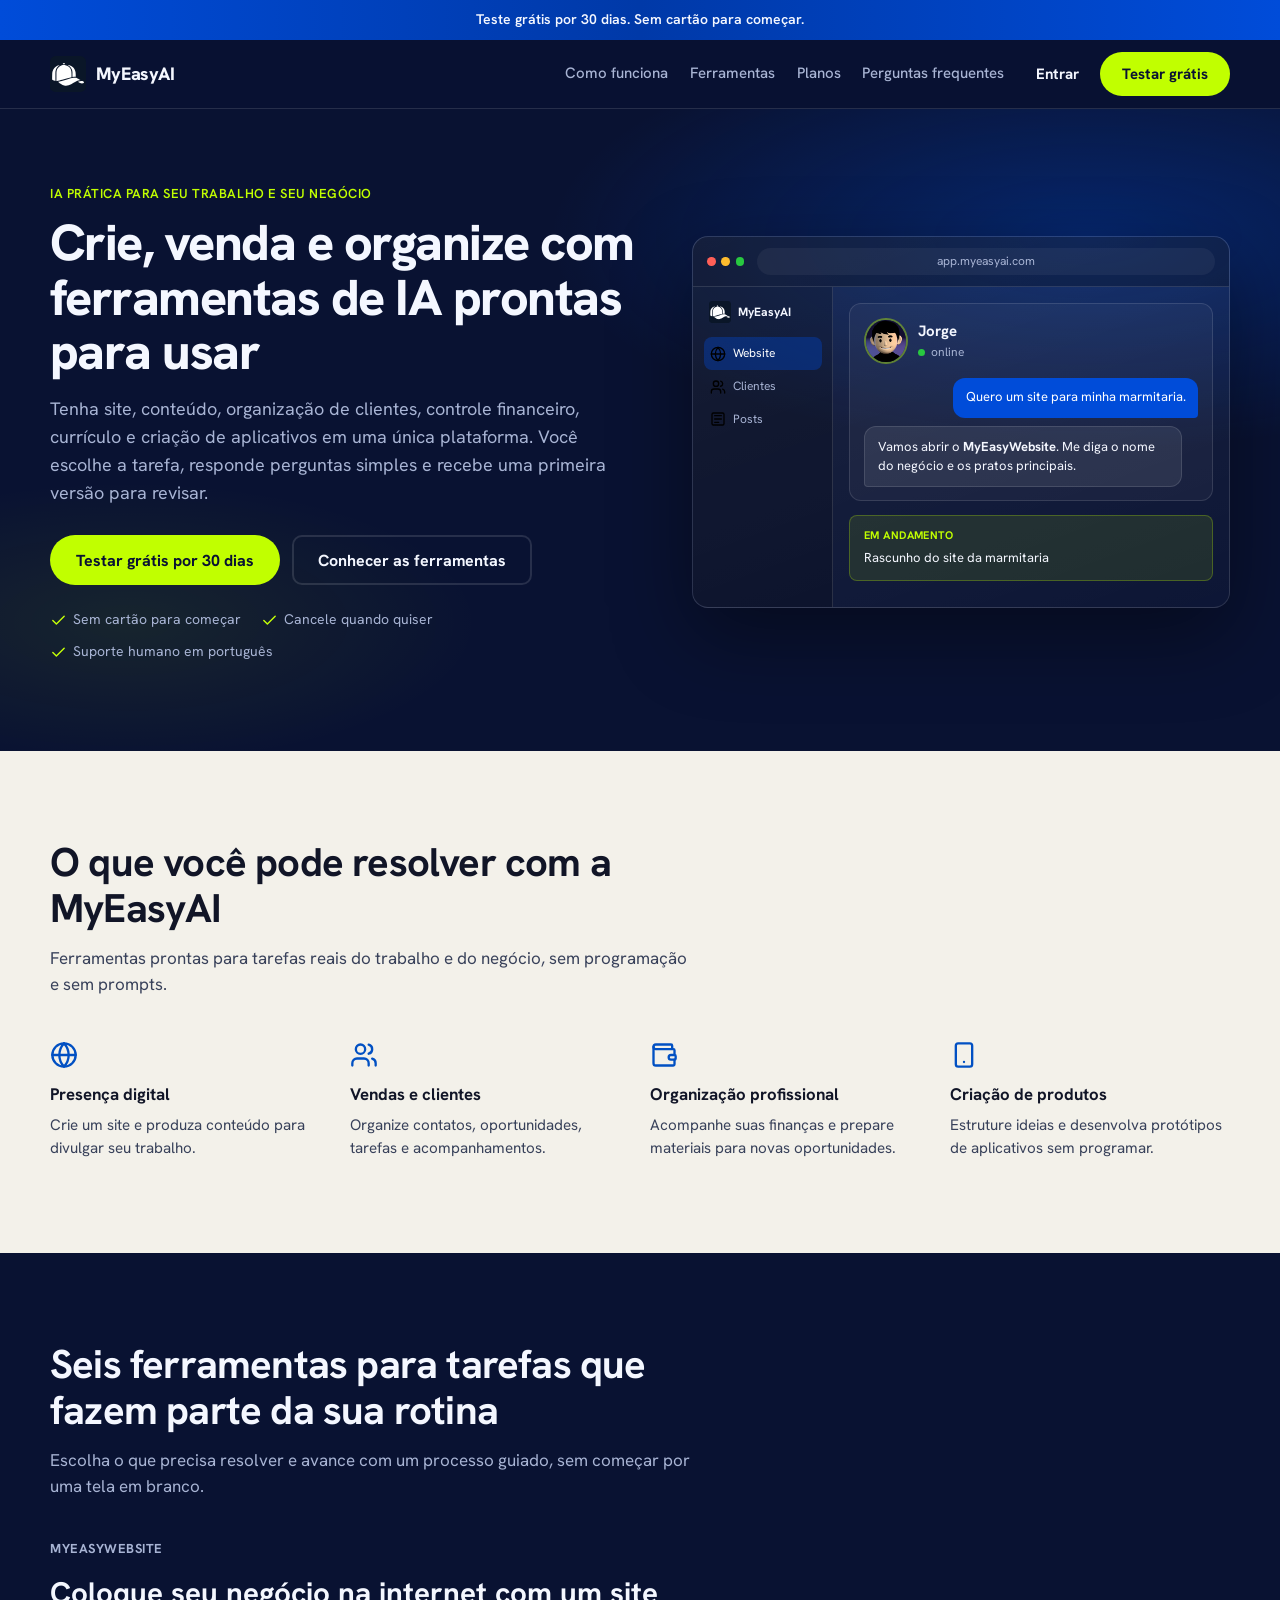
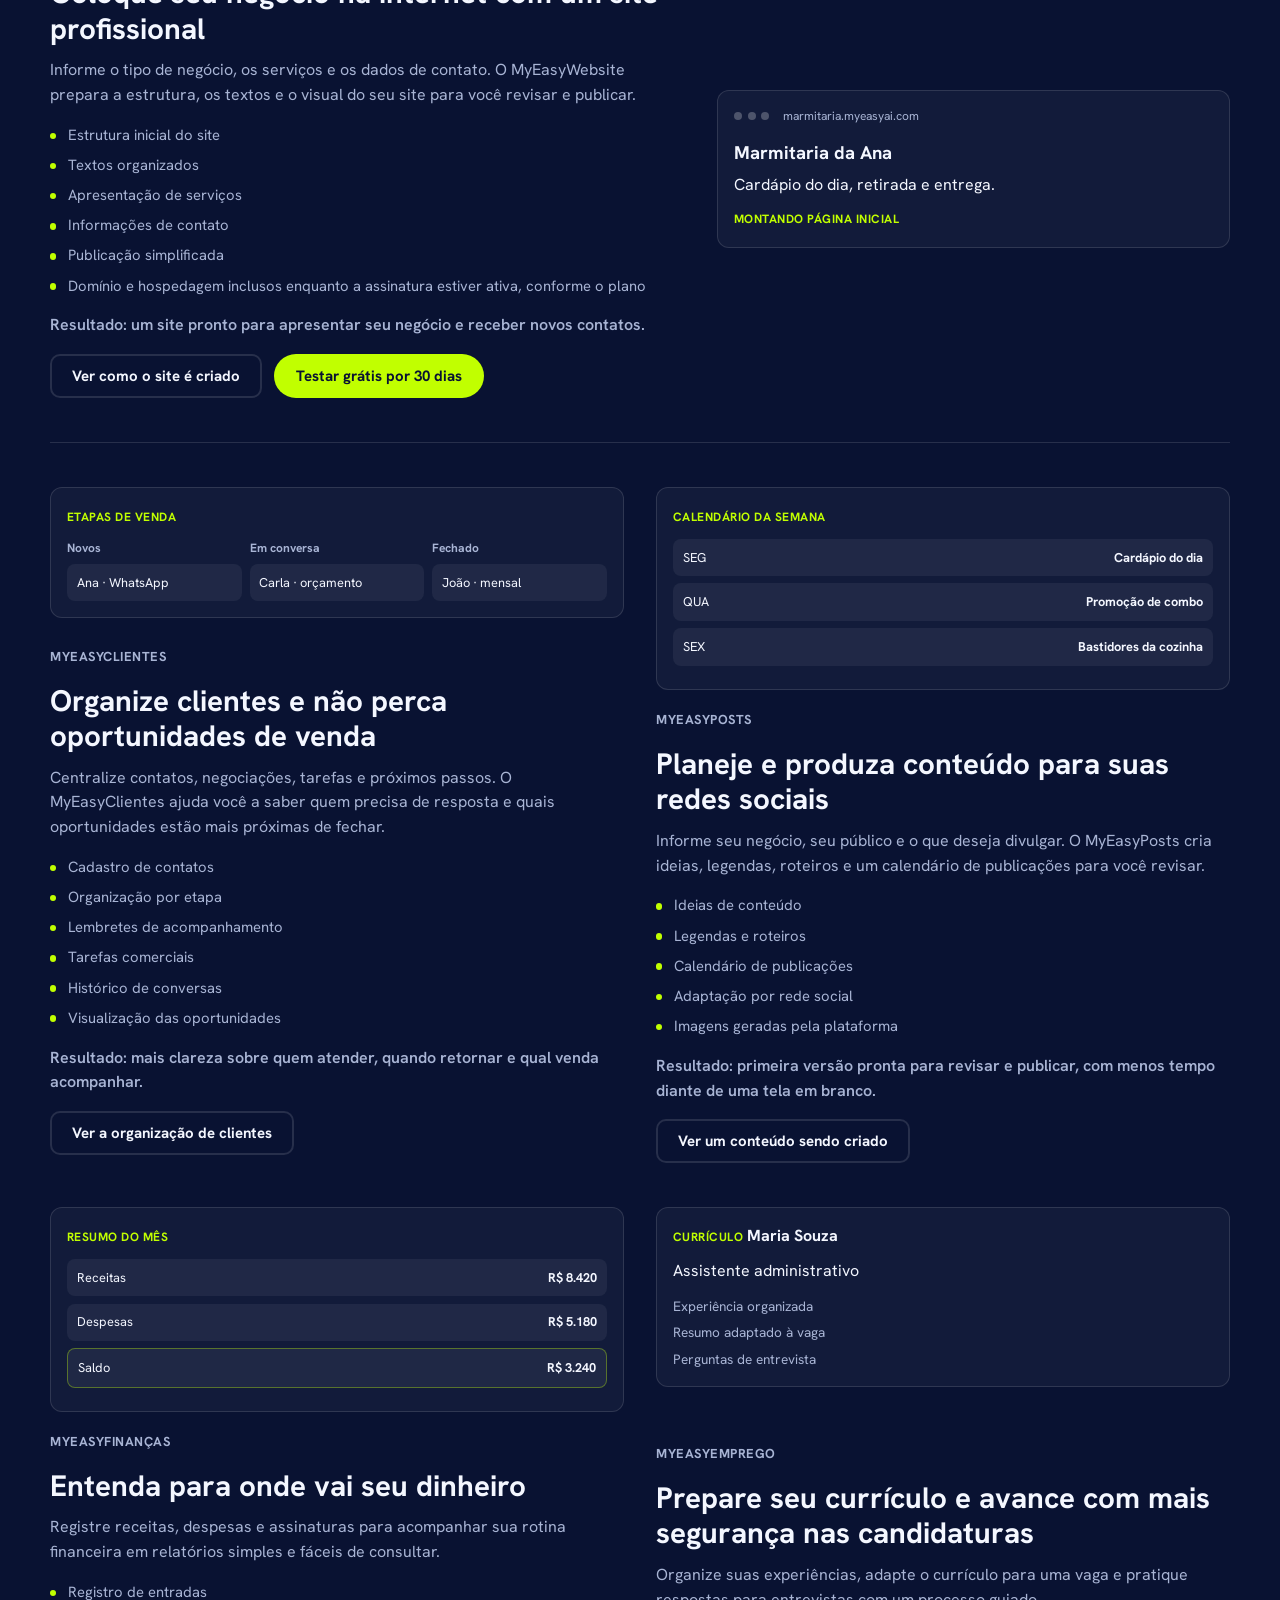
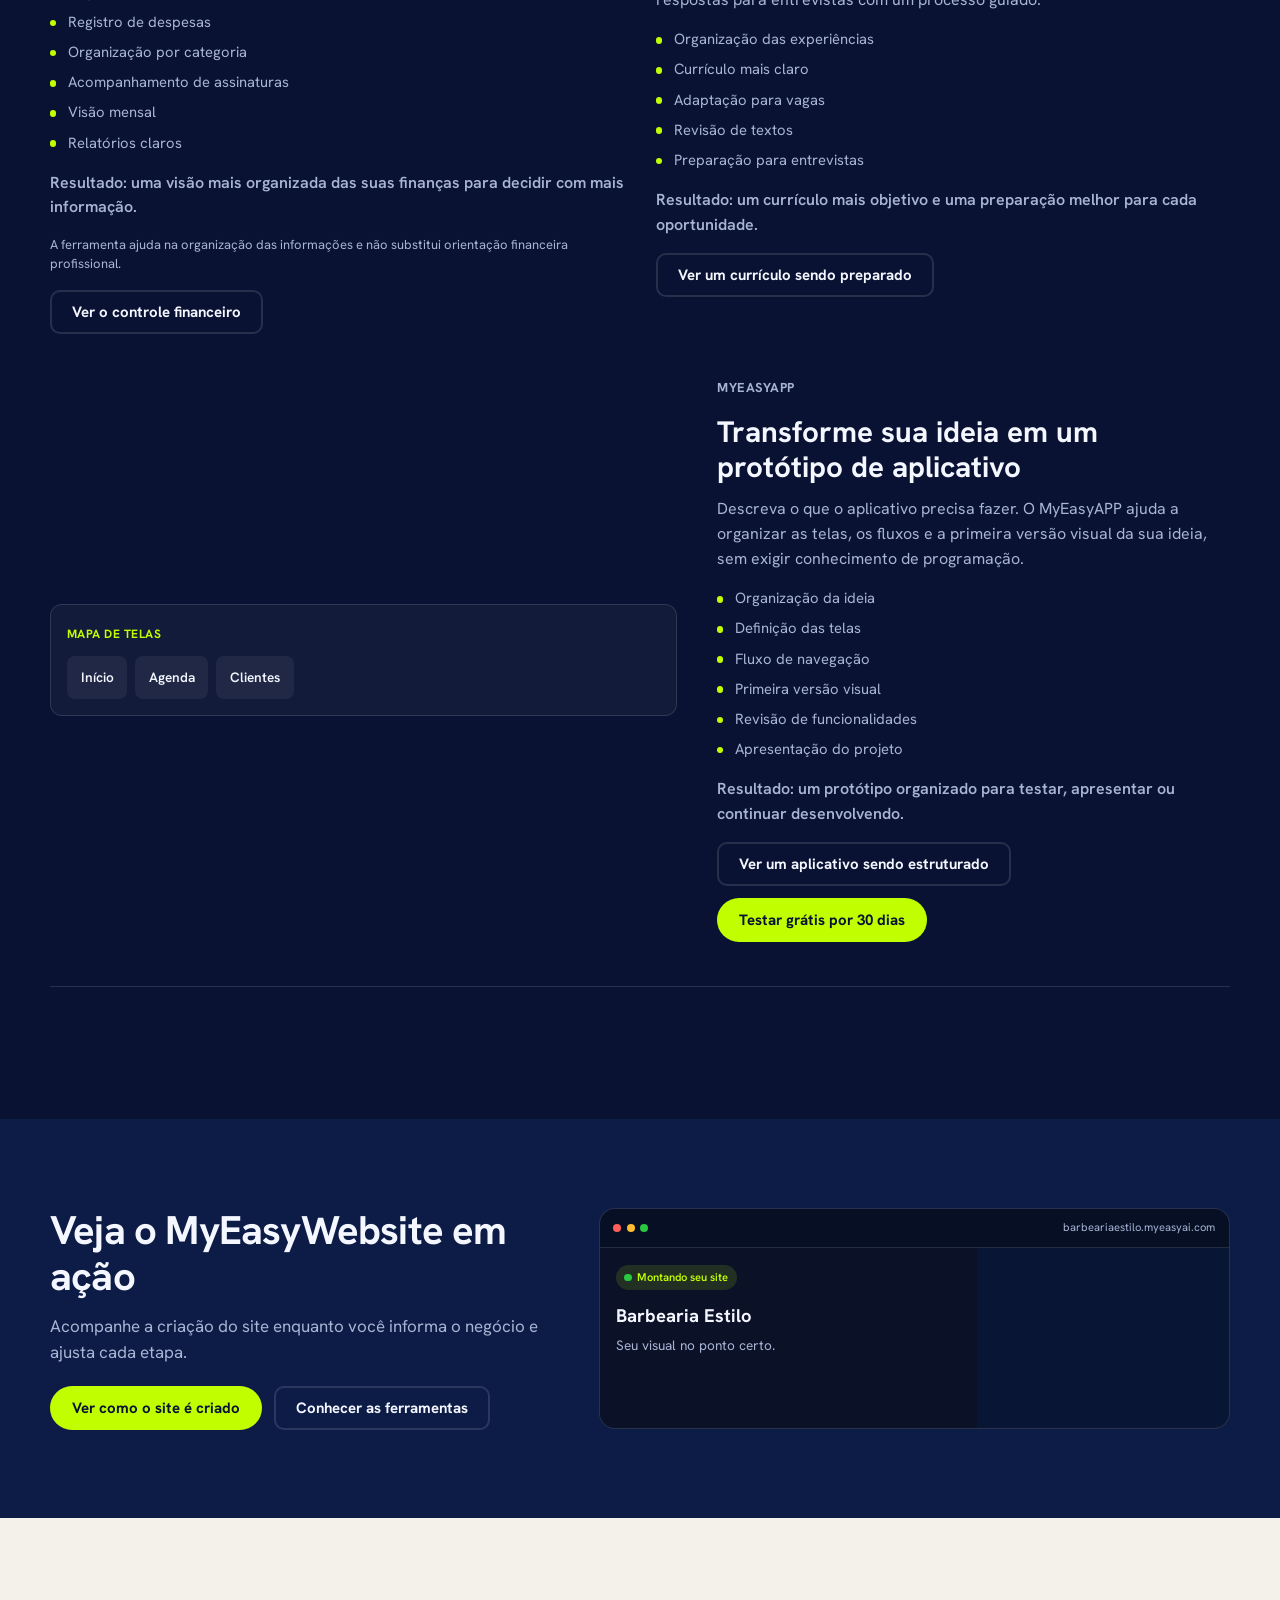
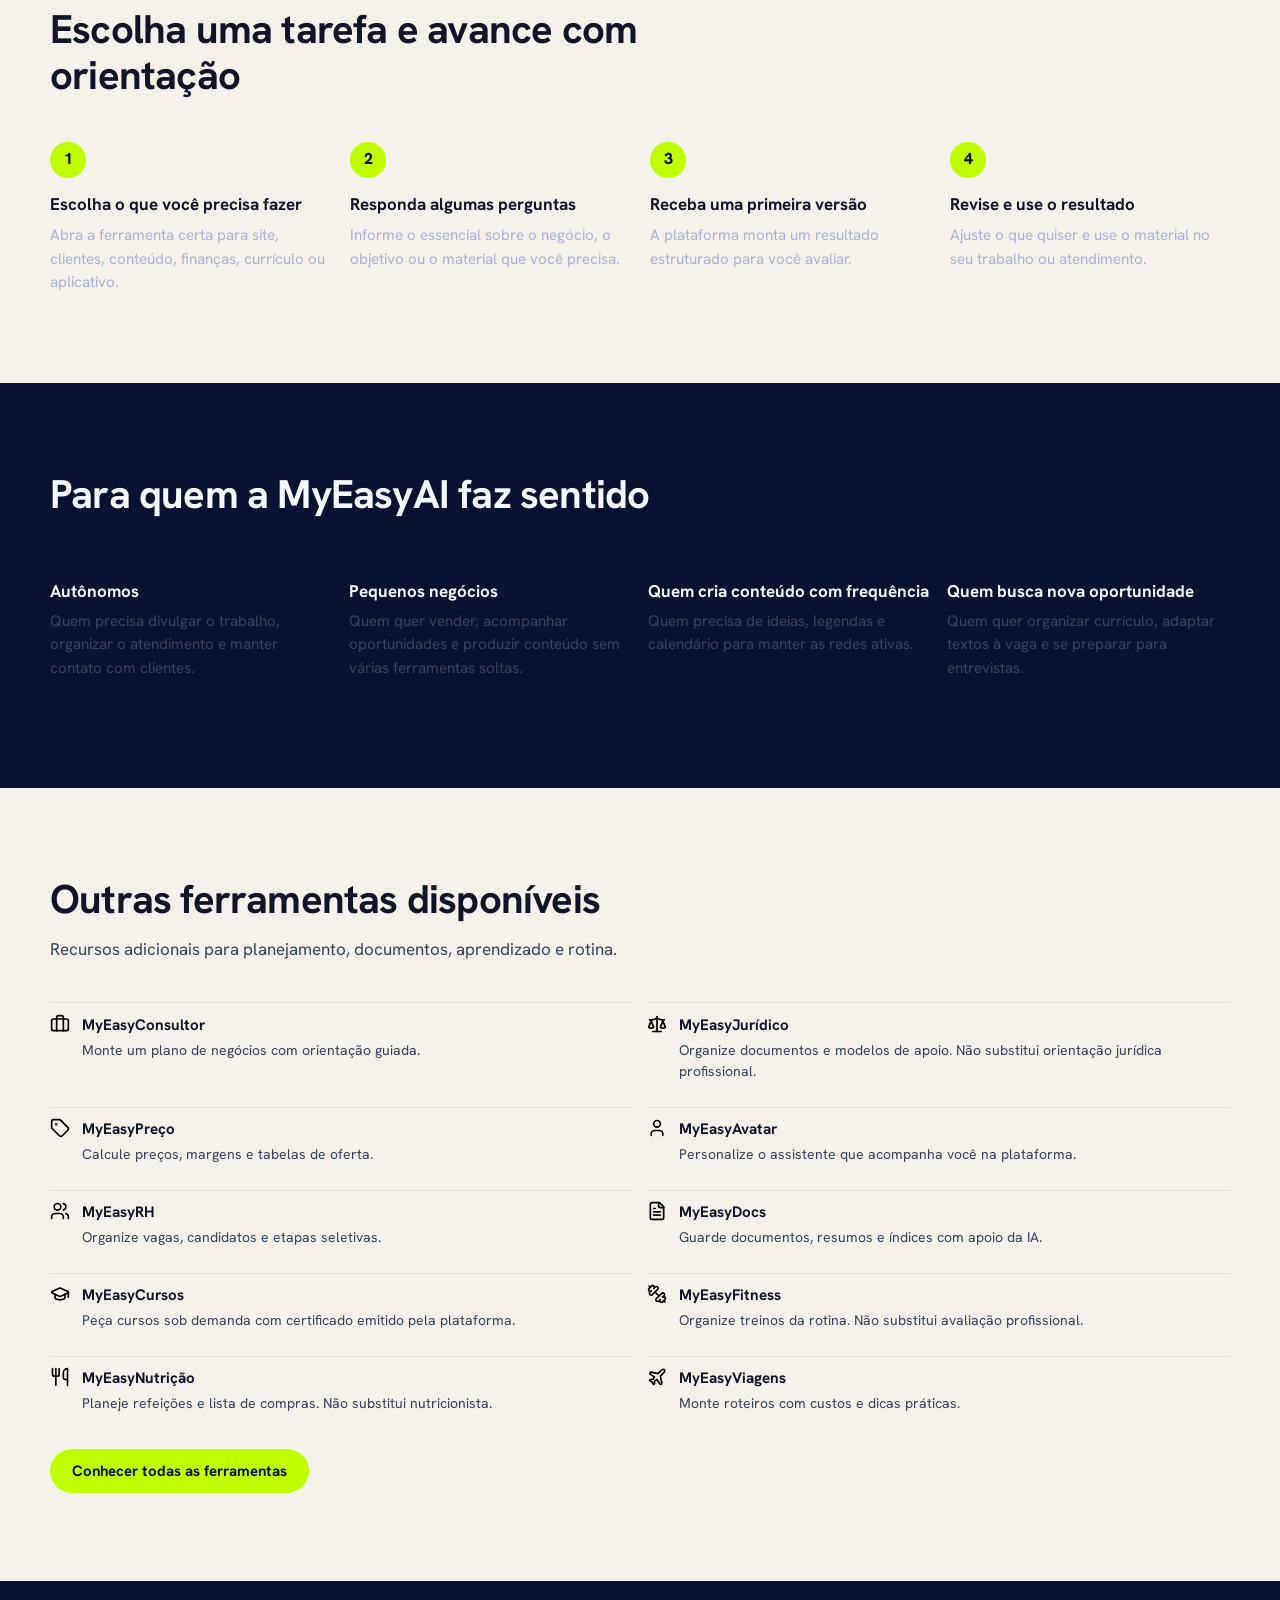
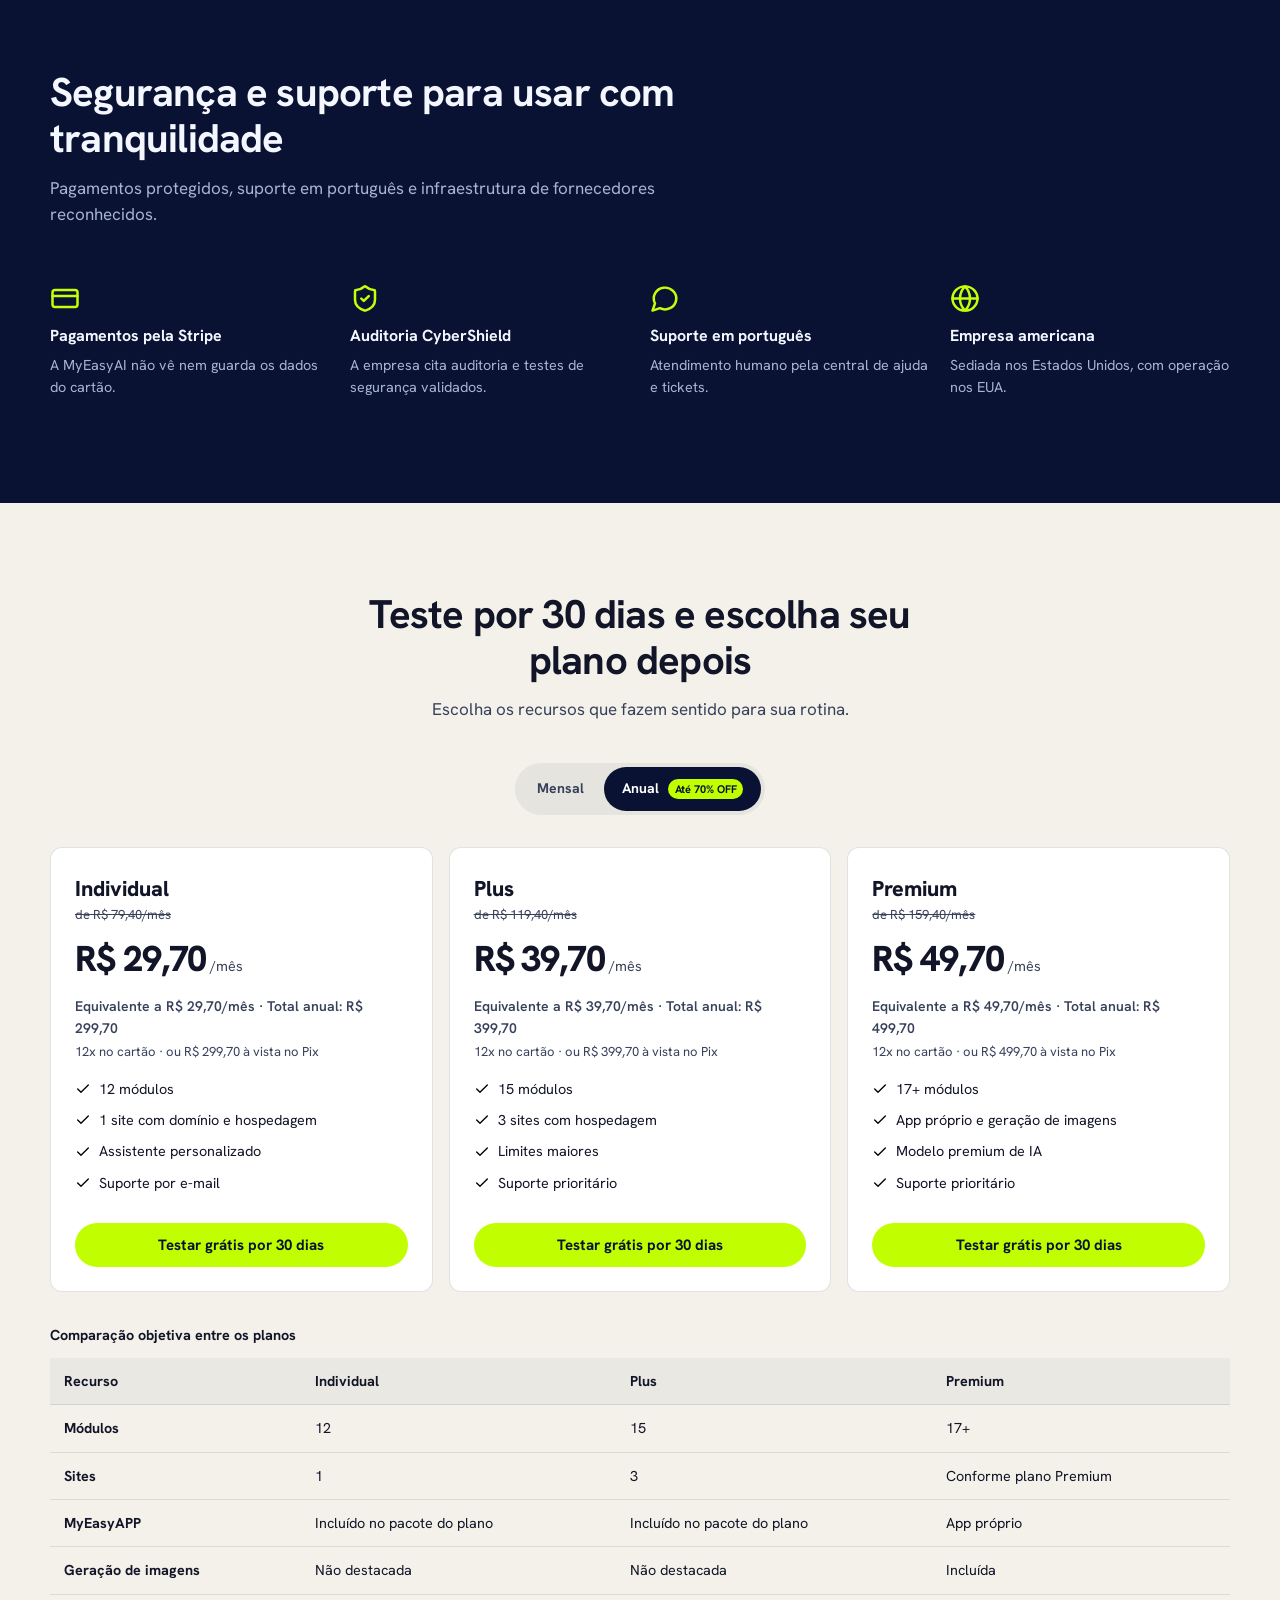
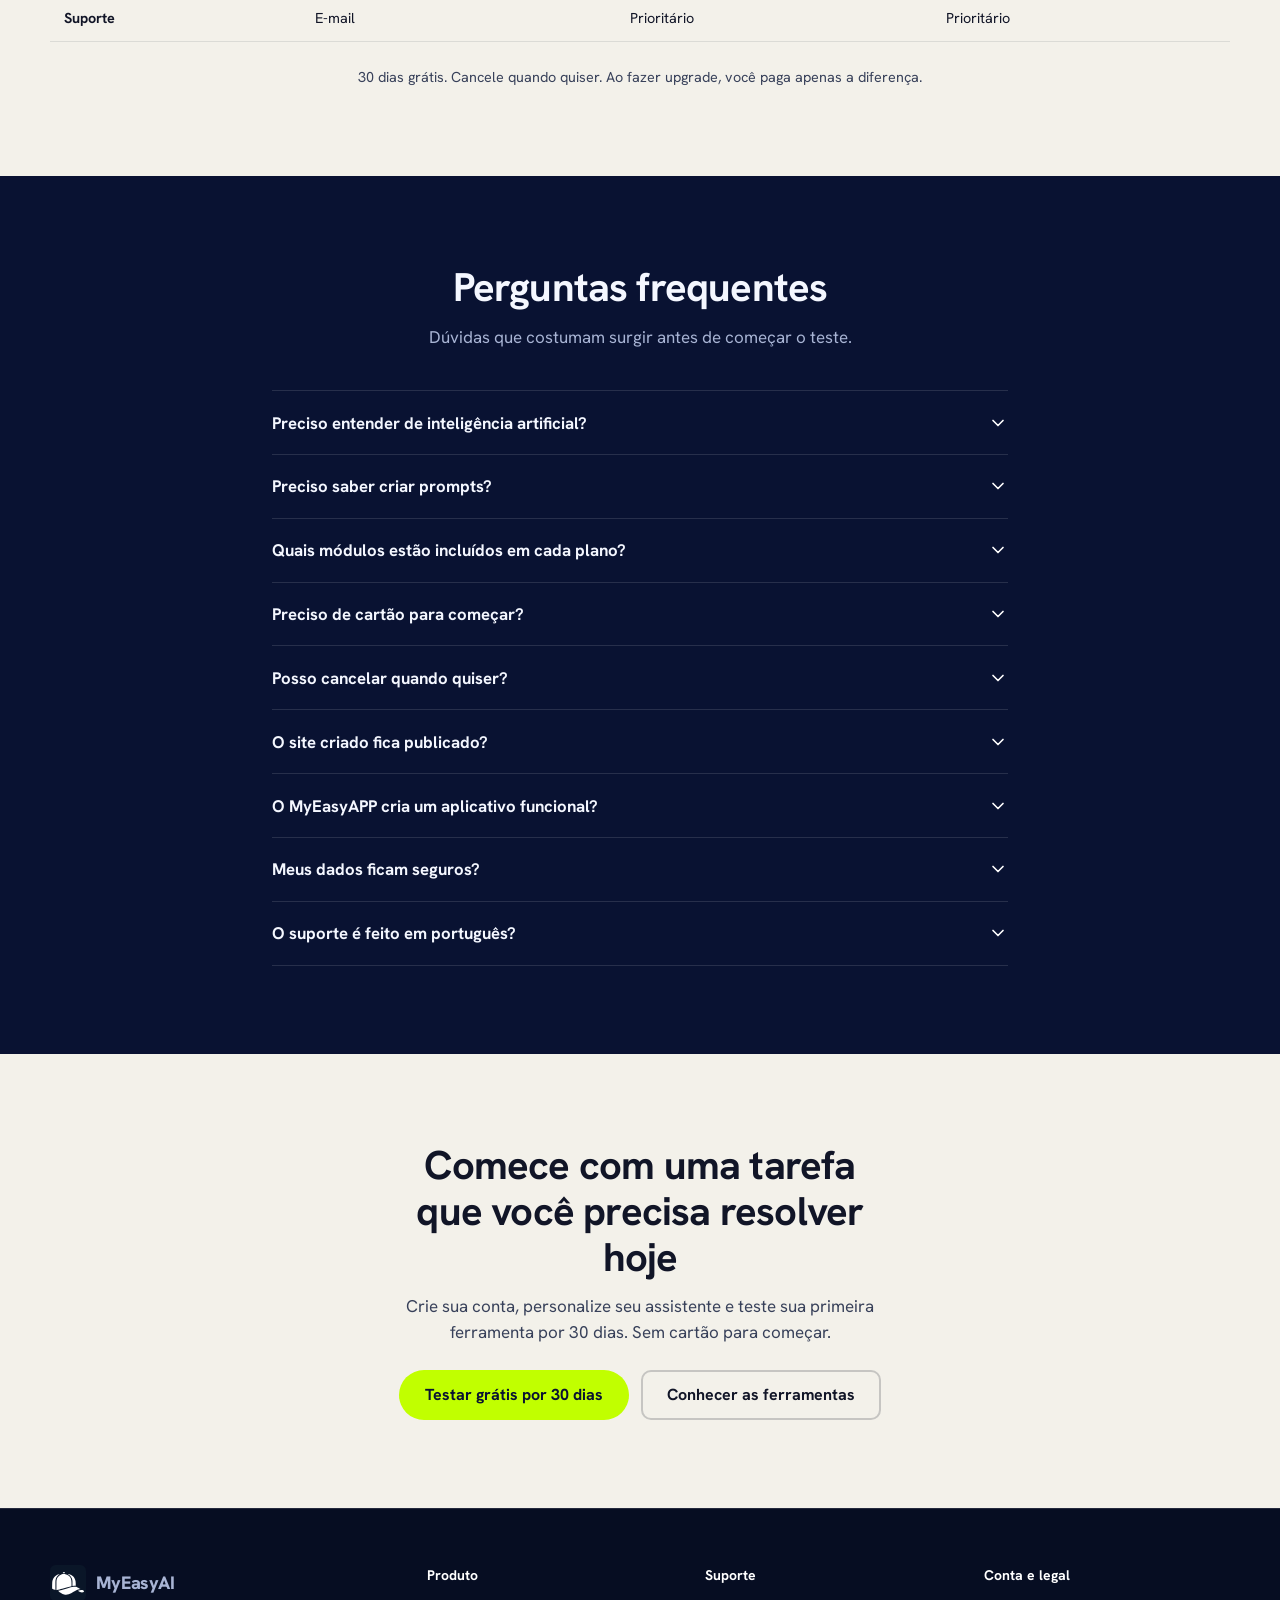
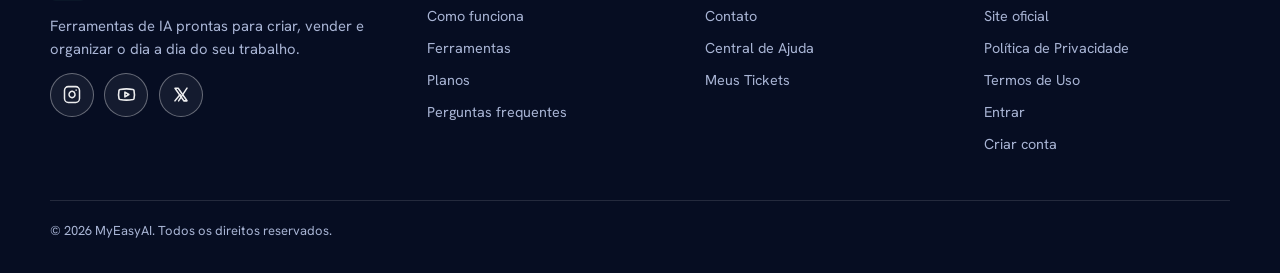
==== index.html @ c9a75c82 "Refine landing focus around six core modules. Shorten the page, give Website editorial priority, and" ====
<!DOCTYPE html>
<html lang="pt-BR">
<head>
  <meta charset="UTF-8">
  <meta name="viewport" content="width=device-width, initial-scale=1">
  <script type="application/json" id="site-env">{"env":"staging","baseUrl":"https://caio2121.github.io/myeasyaistatic/","productionBaseUrl":"https://myeasyai.com/","robotsStaging":"noindex, nofollow","robotsProduction":"index, follow"}</script>
  <title>MyEasyAI | Ferramentas de IA prontas para seu negócio</title>
  <meta name="description" content="Crie site, conteúdo, organize clientes e finanças com ferramentas de IA prontas. Sem programação e sem prompts. Teste grátis por 30 dias, sem cartão.">
  <meta name="robots" content="noindex, nofollow">
  <meta name="myeasyai:canonical-production" content="https://myeasyai.com/">
  <meta name="author" content="MyEasyAI">
  <meta name="theme-color" content="#091232">
  <meta property="og:type" content="website">
  <meta property="og:locale" content="pt_BR">
  <meta property="og:site_name" content="MyEasyAI">
  <meta property="og:url" content="https://caio2121.github.io/myeasyaistatic/">
  <meta property="og:title" content="MyEasyAI | Ferramentas de IA prontas para seu negócio">
  <meta property="og:description" content="Crie, venda e organize com ferramentas de IA prontas. Teste grátis por 30 dias, sem cartão.">
  <meta property="og:image" content="https://caio2121.github.io/myeasyaistatic/assets/social/og-image.webp">
  <meta property="og:image:width" content="1200">
  <meta property="og:image:height" content="630">
  <meta property="og:image:alt" content="MyEasyAI, ferramentas de IA prontas para o negócio">
  <meta name="twitter:card" content="summary_large_image">
  <meta name="twitter:title" content="MyEasyAI | Ferramentas de IA prontas para seu negócio">
  <meta name="twitter:description" content="Crie, venda e organize com ferramentas de IA prontas. Teste grátis por 30 dias, sem cartão.">
  <meta name="twitter:image" content="https://caio2121.github.io/myeasyaistatic/assets/social/og-image.webp">
  <link rel="icon" type="image/png" sizes="32x32" href="assets/favicon-32.png">
  <link rel="apple-touch-icon" href="assets/favicon-32.png">
  <link rel="preconnect" href="https://fonts.googleapis.com">
  <link rel="preconnect" href="https://fonts.gstatic.com" crossorigin>
  <link href="https://fonts.googleapis.com/css2?family=Hanken+Grotesk:wght@400;500;600;700;800&display=swap" rel="stylesheet">
  <link rel="stylesheet" href="styles.css">
  <script type="application/ld+json">
  {
    "@context": "https://schema.org",
    "@graph": [
      {
        "@type": "Organization",
        "@id": "https://myeasyai.com/#organization",
        "name": "MyEasyAI",
        "url": "https://myeasyai.com/",
        "logo": "https://myeasyai.com/logo-symbol-outline-white.svg",
        "email": "support@myeasyai.com",
        "sameAs": [
          "https://www.instagram.com/myeasyai",
          "https://www.youtube.com/@MyEasyAI",
          "https://x.com/myeasyai"
        ],
        "description": "Plataforma com ferramentas de inteligência artificial prontas para criar, vender e organizar o dia a dia do trabalho."
      },
      {
        "@type": "WebSite",
        "@id": "https://myeasyai.com/#website",
        "url": "https://myeasyai.com/",
        "name": "MyEasyAI",
        "publisher": { "@id": "https://myeasyai.com/#organization" },
        "inLanguage": "pt-BR"
      },
      {
        "@type": "SoftwareApplication",
        "@id": "https://myeasyai.com/#software",
        "name": "MyEasyAI",
        "applicationCategory": "BusinessApplication",
        "operatingSystem": "Web",
        "url": "https://myeasyai.com/",
        "description": "Ferramentas de IA prontas para criar site, produzir conteúdo, organizar clientes, controlar finanças, preparar currículo e estruturar aplicativos, sem programação e sem prompts.",
        "offers": [
          { "@type": "Offer", "name": "Teste grátis", "price": "0", "priceCurrency": "BRL", "description": "Teste grátis por 30 dias, sem cartão para começar.", "url": "https://myeasyai.com/auth/signup" },
          { "@type": "Offer", "name": "Individual anual", "price": "299.70", "priceCurrency": "BRL", "description": "Plano Individual cobrado anualmente (R$ 299,70/ano), equivalente a R$ 29,70 por mês.", "url": "https://myeasyai.com/auth/signup" },
          { "@type": "Offer", "name": "Individual mensal", "price": "79.40", "priceCurrency": "BRL", "description": "Plano Individual com cobrança mensal de R$ 79,40 por mês.", "url": "https://myeasyai.com/auth/signup" },
          { "@type": "Offer", "name": "Plus anual", "price": "399.70", "priceCurrency": "BRL", "description": "Plano Plus cobrado anualmente (R$ 399,70/ano), equivalente a R$ 39,70 por mês.", "url": "https://myeasyai.com/auth/signup" },
          { "@type": "Offer", "name": "Plus mensal", "price": "119.40", "priceCurrency": "BRL", "description": "Plano Plus com cobrança mensal de R$ 119,40 por mês.", "url": "https://myeasyai.com/auth/signup" },
          { "@type": "Offer", "name": "Premium anual", "price": "499.70", "priceCurrency": "BRL", "description": "Plano Premium cobrado anualmente (R$ 499,70/ano), equivalente a R$ 49,70 por mês.", "url": "https://myeasyai.com/auth/signup" },
          { "@type": "Offer", "name": "Premium mensal", "price": "159.40", "priceCurrency": "BRL", "description": "Plano Premium com cobrança mensal de R$ 159,40 por mês.", "url": "https://myeasyai.com/auth/signup" }
        ],
        "publisher": { "@id": "https://myeasyai.com/#organization" },
        "featureList": [
          "MyEasyWebsite",
          "MyEasyClientes",
          "MyEasyPosts",
          "MyEasyFinanças",
          "MyEasyEmprego",
          "MyEasyAPP"
        ]
      },
      {
        "@type": "FAQPage",
        "@id": "https://myeasyai.com/#faq",
        "mainEntity": [
          {
            "@type": "Question",
            "name": "Preciso entender de inteligência artificial?",
            "acceptedAnswer": { "@type": "Answer", "text": "Não. As ferramentas já vêm configuradas. Você escolhe a tarefa, responde perguntas simples e revisa o resultado." }
          },
          {
            "@type": "Question",
            "name": "Preciso saber criar prompts?",
            "acceptedAnswer": { "@type": "Answer", "text": "Não. Cada módulo guia o processo com perguntas em português, sem exigir que você escreva prompts." }
          },
          {
            "@type": "Question",
            "name": "Quais módulos estão incluídos em cada plano?",
            "acceptedAnswer": { "@type": "Answer", "text": "O Individual inclui 12 módulos, o Plus inclui 15 e o Premium libera 17 ou mais. A quantidade de sites, o app próprio e a geração de imagens variam conforme o plano." }
          },
          {
            "@type": "Question",
            "name": "Preciso de cartão para começar?",
            "acceptedAnswer": { "@type": "Answer", "text": "Não. Você inicia o teste de 30 dias sem cartão e só adiciona um meio de pagamento se quiser continuar depois." }
          },
          {
            "@type": "Question",
            "name": "Posso cancelar quando quiser?",
            "acceptedAnswer": { "@type": "Answer", "text": "Sim. Você pode cancelar quando quiser na própria conta, sem precisar falar com atendimento." }
          },
          {
            "@type": "Question",
            "name": "O site criado fica publicado?",
            "acceptedAnswer": { "@type": "Answer", "text": "Sim. O site criado na plataforma fica publicado com domínio e hospedagem inclusos enquanto a assinatura estiver ativa, conforme o plano." }
          },
          {
            "@type": "Question",
            "name": "O MyEasyAPP cria um aplicativo funcional?",
            "acceptedAnswer": { "@type": "Answer", "text": "O MyEasyAPP ajuda a organizar telas, fluxos e a primeira versão visual da sua ideia. Use o resultado como protótipo para testar, apresentar ou continuar desenvolvendo." }
          },
          {
            "@type": "Question",
            "name": "Meus dados ficam seguros?",
            "acceptedAnswer": { "@type": "Answer", "text": "Os pagamentos são processados pela Stripe e a plataforma cita auditoria de segurança da CyberShield. A MyEasyAI não armazena os dados do cartão." }
          },
          {
            "@type": "Question",
            "name": "O suporte é feito em português?",
            "acceptedAnswer": { "@type": "Answer", "text": "Sim. O suporte humano é feito em português pela central de ajuda e tickets." }
          }
        ]
      }
    ]
  }
  </script>
</head>
<body data-billing="annual">
  <a class="skip-link" href="#conteudo">Ir para o conteúdo</a>

  <div class="promo-banner" role="region" aria-label="Oferta promocional">
    <p>Teste grátis por 30 dias. Sem cartão para começar.</p>
  </div>

  <header class="site-header">
    <div class="header-inner">
      <a class="brand" href="#topo" aria-label="MyEasyAI, início da página">
        <img src="assets/logo/logo.svg" width="36" height="36" alt="" aria-hidden="true">
        <span class="brand-name">MyEasyAI</span>
      </a>
      <nav class="nav-desktop" aria-label="Principal">
        <a href="#como-funciona">Como funciona</a>
        <a href="#ferramentas">Ferramentas</a>
        <a href="#planos">Planos</a>
        <a href="#faq">Perguntas frequentes</a>
      </nav>
      <div class="header-actions">
        <a class="btn btn-ghost" href="https://myeasyai.com/auth/login">Entrar</a>
        <a class="btn btn-primary" href="https://myeasyai.com/auth/signup">Testar grátis</a>
        <button type="button" class="menu-toggle" id="menu-toggle" aria-expanded="false" aria-controls="nav-mobile" aria-label="Abrir menu">
          <span></span><span></span><span></span>
        </button>
      </div>
    </div>
    <nav class="nav-mobile" id="nav-mobile" aria-label="Menu mobile" hidden>
      <a href="#como-funciona">Como funciona</a>
      <a href="#ferramentas">Ferramentas</a>
      <a href="#planos">Planos</a>
      <a href="#faq">Perguntas frequentes</a>
      <a href="https://myeasyai.com/auth/login">Entrar</a>
      <a class="btn btn-primary" href="https://myeasyai.com/auth/signup">Testar grátis</a>
    </nav>
  </header>

  <main id="conteudo">
    <section class="hero" id="topo" aria-labelledby="hero-title">
      <div class="hero-bg" aria-hidden="true"></div>
      <div class="hero-grid">
        <div class="hero-copy">
          <p class="eyebrow">IA prática para seu trabalho e seu negócio</p>
          <h1 id="hero-title">Crie, venda e organize com ferramentas de IA prontas para usar</h1>
          <p class="lead">Tenha site, conteúdo, organização de clientes, controle financeiro, currículo e criação de aplicativos em uma única plataforma. Você escolhe a tarefa, responde perguntas simples e recebe uma primeira versão para revisar.</p>
          <div class="cta-row">
            <a class="btn btn-primary btn-lg" href="https://myeasyai.com/auth/signup">Testar grátis por 30 dias</a>
            <a class="btn btn-secondary btn-lg" href="#ferramentas">Conhecer as ferramentas</a>
          </div>
          <ul class="trust-list">
            <li><img class="icon" src="assets/icons/check.svg" alt="" aria-hidden="true"> Sem cartão para começar</li>
            <li><img class="icon" src="assets/icons/check.svg" alt="" aria-hidden="true"> Cancele quando quiser</li>
            <li><img class="icon" src="assets/icons/check.svg" alt="" aria-hidden="true"> Suporte humano em português</li>
          </ul>
        </div>
        <div class="hero-visual">
          <div class="product-mockup" role="img" aria-label="Interface da MyEasyAI com Website em destaque e acesso a Clientes e Posts. O assistente ajuda a montar o site de uma marmitaria.">
            <div class="mockup-chrome" aria-hidden="true">
              <div class="mockup-dots"><span></span><span></span><span></span></div>
              <div class="mockup-url">app.myeasyai.com</div>
            </div>
            <div class="mockup-body" aria-hidden="true">
              <aside class="mockup-sidebar">
                <div class="sidebar-brand">
                  <img src="assets/logo/logo.svg" width="22" height="22" alt="">
                  <span>MyEasyAI</span>
                </div>
                <ul class="sidebar-mods">
                  <li class="is-active"><img src="assets/icons/website.svg" width="16" height="16" alt=""> Website</li>
                  <li><img src="assets/icons/clientes.svg" width="16" height="16" alt=""> Clientes</li>
                  <li><img src="assets/icons/posts.svg" width="16" height="16" alt=""> Posts</li>
                </ul>
              </aside>
              <div class="mockup-main">
                <div class="assistant-panel">
                  <div class="assistant-head">
                    <img class="assistant-avatar" src="assets/jorge-face.png" width="44" height="44" alt="">
                    <div>
                      <p class="assistant-name">Jorge</p>
                      <p class="assistant-status"><span class="pulse"></span> online</p>
                    </div>
                  </div>
                  <div class="chat">
                    <div class="bubble user">Quero um site para minha marmitaria.</div>
                    <div class="bubble bot">Vamos abrir o <strong>MyEasyWebsite</strong>. Me diga o nome do negócio e os pratos principais.</div>
                  </div>
                </div>
                <div class="result-chip">
                  <span class="result-label">Em andamento</span>
                  <p>Rascunho do site da marmitaria</p>
                </div>
              </div>
            </div>
          </div>
        </div>
      </div>
    </section>

    <section class="section section--cream" id="resultados" aria-labelledby="resultados-title">
      <div class="container">
        <div class="section-head">
          <h2 class="section-title" id="resultados-title">O que você pode resolver com a MyEasyAI</h2>
          <p class="section-lead">Ferramentas prontas para tarefas reais do trabalho e do negócio, sem programação e sem prompts.</p>
        </div>
        <div class="results-row">
          <article class="result-group">
            <img class="icon icon-lg" src="assets/icons/globe.svg" alt="" aria-hidden="true">
            <h3>Presença digital</h3>
            <p>Crie um site e produza conteúdo para divulgar seu trabalho.</p>
          </article>
          <article class="result-group">
            <img class="icon icon-lg" src="assets/icons/users.svg" alt="" aria-hidden="true">
            <h3>Vendas e clientes</h3>
            <p>Organize contatos, oportunidades, tarefas e acompanhamentos.</p>
          </article>
          <article class="result-group">
            <img class="icon icon-lg" src="assets/icons/wallet.svg" alt="" aria-hidden="true">
            <h3>Organização profissional</h3>
            <p>Acompanhe suas finanças e prepare materiais para novas oportunidades.</p>
          </article>
          <article class="result-group">
            <img class="icon icon-lg" src="assets/icons/smartphone.svg" alt="" aria-hidden="true">
            <h3>Criação de produtos</h3>
            <p>Estruture ideias e desenvolva protótipos de aplicativos sem programar.</p>
          </article>
        </div>
      </div>
    </section>

    <section class="section section--navy" id="ferramentas" aria-labelledby="ferramentas-title">
      <div class="container">
        <div class="section-head">
          <h2 class="section-title" id="ferramentas-title">Seis ferramentas para tarefas que fazem parte da sua rotina</h2>
          <p class="section-lead">Escolha o que precisa resolver e avance com um processo guiado, sem começar por uma tela em branco.</p>
        </div>

        <article class="feature-spotlight" id="modulo-website">
          <div class="feature-copy">
            <p class="feature-label">MyEasyWebsite</p>
            <h3>Coloque seu negócio na internet com um site profissional</h3>
            <p>Informe o tipo de negócio, os serviços e os dados de contato. O MyEasyWebsite prepara a estrutura, os textos e o visual do seu site para você revisar e publicar.</p>
            <ul class="feature-points">
              <li>Estrutura inicial do site</li>
              <li>Textos organizados</li>
              <li>Apresentação de serviços</li>
              <li>Informações de contato</li>
              <li>Publicação simplificada</li>
              <li>Domínio e hospedagem inclusos enquanto a assinatura estiver ativa, conforme o plano</li>
            </ul>
            <p class="feature-result">Resultado: um site pronto para apresentar seu negócio e receber novos contatos.</p>
            <div class="feature-actions">
              <button type="button" class="btn btn-secondary" data-module-open="website">Ver como o site é criado</button>
              <a class="btn btn-primary" href="https://myeasyai.com/auth/signup">Testar grátis por 30 dias</a>
            </div>
          </div>
          <div class="feature-visual" aria-hidden="true">
            <div class="ui-panel ui-site">
              <div class="ui-chrome"><span></span><span></span><span></span><em>marmitaria.myeasyai.com</em></div>
              <div class="ui-site-body">
                <strong>Marmitaria da Ana</strong>
                <p>Cardápio do dia, retirada e entrega.</p>
                <span class="ui-chip">Montando página inicial</span>
              </div>
            </div>
          </div>
        </article>

        <div class="feature-pair">
          <article class="feature-card" id="modulo-clientes">
            <div class="feature-visual" aria-hidden="true">
              <div class="ui-panel ui-crm">
                <p class="ui-kicker">Etapas de venda</p>
                <div class="ui-crm-cols">
                  <div><h4>Novos</h4><span>Ana · WhatsApp</span></div>
                  <div><h4>Em conversa</h4><span>Carla · orçamento</span></div>
                  <div><h4>Fechado</h4><span>João · mensal</span></div>
                </div>
              </div>
            </div>
            <div class="feature-copy">
              <p class="feature-label">MyEasyClientes</p>
              <h3>Organize clientes e não perca oportunidades de venda</h3>
              <p>Centralize contatos, negociações, tarefas e próximos passos. O MyEasyClientes ajuda você a saber quem precisa de resposta e quais oportunidades estão mais próximas de fechar.</p>
              <ul class="feature-points">
                <li>Cadastro de contatos</li>
                <li>Organização por etapa</li>
                <li>Lembretes de acompanhamento</li>
                <li>Tarefas comerciais</li>
                <li>Histórico de conversas</li>
                <li>Visualização das oportunidades</li>
              </ul>
              <p class="feature-result">Resultado: mais clareza sobre quem atender, quando retornar e qual venda acompanhar.</p>
              <div class="feature-actions">
                <button type="button" class="btn btn-secondary" data-module-open="clientes">Ver a organização de clientes</button>
              </div>
            </div>
          </article>

          <article class="feature-card" id="modulo-posts">
            <div class="feature-visual" aria-hidden="true">
              <div class="ui-panel ui-posts">
                <p class="ui-kicker">Calendário da semana</p>
                <div class="ui-post-row"><span>SEG</span><strong>Cardápio do dia</strong></div>
                <div class="ui-post-row"><span>QUA</span><strong>Promoção de combo</strong></div>
                <div class="ui-post-row"><span>SEX</span><strong>Bastidores da cozinha</strong></div>
              </div>
            </div>
            <div class="feature-copy">
              <p class="feature-label">MyEasyPosts</p>
              <h3>Planeje e produza conteúdo para suas redes sociais</h3>
              <p>Informe seu negócio, seu público e o que deseja divulgar. O MyEasyPosts cria ideias, legendas, roteiros e um calendário de publicações para você revisar.</p>
              <ul class="feature-points">
                <li>Ideias de conteúdo</li>
                <li>Legendas e roteiros</li>
                <li>Calendário de publicações</li>
                <li>Adaptação por rede social</li>
                <li>Imagens geradas pela plataforma</li>
              </ul>
              <p class="feature-result">Resultado: primeira versão pronta para revisar e publicar, com menos tempo diante de uma tela em branco.</p>
              <div class="feature-actions">
                <button type="button" class="btn btn-secondary" data-module-open="posts">Ver um conteúdo sendo criado</button>
              </div>
            </div>
          </article>
        </div>

        <div class="feature-pair">
          <article class="feature-card" id="modulo-financas">
            <div class="feature-visual" aria-hidden="true">
              <div class="ui-panel ui-finance">
                <p class="ui-kicker">Resumo do mês</p>
                <div class="ui-finance-row"><span>Receitas</span><strong>R$ 8.420</strong></div>
                <div class="ui-finance-row"><span>Despesas</span><strong>R$ 5.180</strong></div>
                <div class="ui-finance-row accent"><span>Saldo</span><strong>R$ 3.240</strong></div>
              </div>
            </div>
            <div class="feature-copy">
              <p class="feature-label">MyEasyFinanças</p>
              <h3>Entenda para onde vai seu dinheiro</h3>
              <p>Registre receitas, despesas e assinaturas para acompanhar sua rotina financeira em relatórios simples e fáceis de consultar.</p>
              <ul class="feature-points">
                <li>Registro de entradas</li>
                <li>Registro de despesas</li>
                <li>Organização por categoria</li>
                <li>Acompanhamento de assinaturas</li>
                <li>Visão mensal</li>
                <li>Relatórios claros</li>
              </ul>
              <p class="feature-result">Resultado: uma visão mais organizada das suas finanças para decidir com mais informação.</p>
              <p class="disclaimer">A ferramenta ajuda na organização das informações e não substitui orientação financeira profissional.</p>
              <div class="feature-actions">
                <button type="button" class="btn btn-secondary" data-module-open="financas">Ver o controle financeiro</button>
              </div>
            </div>
          </article>

          <article class="feature-card" id="modulo-emprego">
            <div class="feature-visual" aria-hidden="true">
              <div class="ui-panel ui-resume">
                <p class="ui-kicker">Currículo</p>
                <strong>Maria Souza</strong>
                <p>Assistente administrativo</p>
                <ul>
                  <li>Experiência organizada</li>
                  <li>Resumo adaptado à vaga</li>
                  <li>Perguntas de entrevista</li>
                </ul>
              </div>
            </div>
            <div class="feature-copy">
              <p class="feature-label">MyEasyEmprego</p>
              <h3>Prepare seu currículo e avance com mais segurança nas candidaturas</h3>
              <p>Organize suas experiências, adapte o currículo para uma vaga e pratique respostas para entrevistas com um processo guiado.</p>
              <ul class="feature-points">
                <li>Organização das experiências</li>
                <li>Currículo mais claro</li>
                <li>Adaptação para vagas</li>
                <li>Revisão de textos</li>
                <li>Preparação para entrevistas</li>
              </ul>
              <p class="feature-result">Resultado: um currículo mais objetivo e uma preparação melhor para cada oportunidade.</p>
              <div class="feature-actions">
                <button type="button" class="btn btn-secondary" data-module-open="emprego">Ver um currículo sendo preparado</button>
              </div>
            </div>
          </article>
        </div>

        <article class="feature-spotlight feature-spotlight--app" id="modulo-app">
          <div class="feature-copy">
            <p class="feature-label">MyEasyAPP</p>
            <h3>Transforme sua ideia em um protótipo de aplicativo</h3>
            <p>Descreva o que o aplicativo precisa fazer. O MyEasyAPP ajuda a organizar as telas, os fluxos e a primeira versão visual da sua ideia, sem exigir conhecimento de programação.</p>
            <ul class="feature-points">
              <li>Organização da ideia</li>
              <li>Definição das telas</li>
              <li>Fluxo de navegação</li>
              <li>Primeira versão visual</li>
              <li>Revisão de funcionalidades</li>
              <li>Apresentação do projeto</li>
            </ul>
            <p class="feature-result">Resultado: um protótipo organizado para testar, apresentar ou continuar desenvolvendo.</p>
            <div class="feature-actions">
              <button type="button" class="btn btn-secondary" data-module-open="app">Ver um aplicativo sendo estruturado</button>
              <a class="btn btn-primary" href="https://myeasyai.com/auth/signup">Testar grátis por 30 dias</a>
            </div>
          </div>
          <div class="feature-visual" aria-hidden="true">
            <div class="ui-panel ui-app">
              <p class="ui-kicker">Mapa de telas</p>
              <div class="ui-app-screens">
                <span>Início</span>
                <span>Agenda</span>
                <span>Clientes</span>
              </div>
            </div>
          </div>
        </article>
      </div>
    </section>

    <section class="section section--navy-mid" id="demonstracao" aria-labelledby="demo-title">
      <div class="container">
        <div class="demo-teaser">
          <div class="demo-teaser-copy">
            <h2 class="section-title" id="demo-title">Veja o MyEasyWebsite em ação</h2>
            <p class="section-lead">Acompanhe a criação do site enquanto você informa o negócio e ajusta cada etapa.</p>
            <div class="cta-row">
              <button type="button" class="btn btn-primary" data-module-open="website">Ver como o site é criado</button>
              <a class="btn btn-secondary" href="#ferramentas">Conhecer as ferramentas</a>
            </div>
          </div>
          <button type="button" class="demo-teaser-preview" data-module-open="website" aria-label="Abrir demonstração do MyEasyWebsite">
            <div class="demo-mini-chrome"><span></span><span></span><span></span><em>barbeariaestilo.myeasyai.com</em></div>
            <div class="demo-mini-body">
              <div class="demo-mini-site">
                <span class="pv-status"><span class="pulse"></span> Montando seu site</span>
                <strong>Barbearia Estilo</strong>
                <p>Seu visual no ponto certo.</p>
              </div>
            </div>
          </button>
        </div>
      </div>
    </section>

    <section class="section section--cream" id="como-funciona" aria-labelledby="como-title">
      <div class="container">
        <div class="section-head">
          <h2 class="section-title" id="como-title">Escolha uma tarefa e avance com orientação</h2>
        </div>
        <ol class="steps">
          <li class="step"><h3>Escolha o que você precisa fazer</h3><p>Abra a ferramenta certa para site, clientes, conteúdo, finanças, currículo ou aplicativo.</p></li>
          <li class="step"><h3>Responda algumas perguntas</h3><p>Informe o essencial sobre o negócio, o objetivo ou o material que você precisa.</p></li>
          <li class="step"><h3>Receba uma primeira versão</h3><p>A plataforma monta um resultado estruturado para você avaliar.</p></li>
          <li class="step"><h3>Revise e use o resultado</h3><p>Ajuste o que quiser e use o material no seu trabalho ou atendimento.</p></li>
        </ol>
      </div>
    </section>

    <section class="section section--navy" id="para-quem" aria-labelledby="para-quem-title">
      <div class="container">
        <div class="section-head">
          <h2 class="section-title" id="para-quem-title">Para quem a MyEasyAI faz sentido</h2>
        </div>
        <div class="persona-grid persona-grid--four">
          <article class="persona"><h3>Autônomos</h3><p>Quem precisa divulgar o trabalho, organizar o atendimento e manter contato com clientes.</p></article>
          <article class="persona"><h3>Pequenos negócios</h3><p>Quem quer vender, acompanhar oportunidades e produzir conteúdo sem várias ferramentas soltas.</p></article>
          <article class="persona"><h3>Quem cria conteúdo com frequência</h3><p>Quem precisa de ideias, legendas e calendário para manter as redes ativas.</p></article>
          <article class="persona"><h3>Quem busca nova oportunidade</h3><p>Quem quer organizar currículo, adaptar textos à vaga e se preparar para entrevistas.</p></article>
        </div>
      </div>
    </section>

    <section class="section section--cream" id="outros-modulos" aria-labelledby="outros-title">
      <div class="container">
        <div class="section-head">
          <h2 class="section-title" id="outros-title">Outras ferramentas disponíveis</h2>
          <p class="section-lead">Recursos adicionais para planejamento, documentos, aprendizado e rotina.</p>
        </div>
        <ul class="other-modules-list">
          <li class="other-module"><img class="icon" src="assets/icons/briefcase.svg" alt="" aria-hidden="true"><div><strong>MyEasyConsultor</strong><span>Monte um plano de negócios com orientação guiada.</span></div></li>
          <li class="other-module"><img class="icon" src="assets/icons/scale.svg" alt="" aria-hidden="true"><div><strong>MyEasyJurídico</strong><span>Organize documentos e modelos de apoio. Não substitui orientação jurídica profissional.</span></div></li>
          <li class="other-module"><img class="icon" src="assets/icons/tag.svg" alt="" aria-hidden="true"><div><strong>MyEasyPreço</strong><span>Calcule preços, margens e tabelas de oferta.</span></div></li>
          <li class="other-module"><img class="icon" src="assets/icons/user.svg" alt="" aria-hidden="true"><div><strong>MyEasyAvatar</strong><span>Personalize o assistente que acompanha você na plataforma.</span></div></li>
          <li class="other-module"><img class="icon" src="assets/icons/users.svg" alt="" aria-hidden="true"><div><strong>MyEasyRH</strong><span>Organize vagas, candidatos e etapas seletivas.</span></div></li>
          <li class="other-module"><img class="icon" src="assets/icons/file-text.svg" alt="" aria-hidden="true"><div><strong>MyEasyDocs</strong><span>Guarde documentos, resumos e índices com apoio da IA.</span></div></li>
          <li class="other-module"><img class="icon" src="assets/icons/graduation-cap.svg" alt="" aria-hidden="true"><div><strong>MyEasyCursos</strong><span>Peça cursos sob demanda com certificado emitido pela plataforma.</span></div></li>
          <li class="other-module"><img class="icon" src="assets/icons/dumbbell.svg" alt="" aria-hidden="true"><div><strong>MyEasyFitness</strong><span>Organize treinos da rotina. Não substitui avaliação profissional.</span></div></li>
          <li class="other-module"><img class="icon" src="assets/icons/utensils.svg" alt="" aria-hidden="true"><div><strong>MyEasyNutrição</strong><span>Planeje refeições e lista de compras. Não substitui nutricionista.</span></div></li>
          <li class="other-module"><img class="icon" src="assets/icons/plane.svg" alt="" aria-hidden="true"><div><strong>MyEasyViagens</strong><span>Monte roteiros com custos e dicas práticas.</span></div></li>
        </ul>
        <div class="cta-row cta-row--after-list">
          <a class="btn btn-primary" href="https://myeasyai.com/auth/signup">Conhecer todas as ferramentas</a>
        </div>
      </div>
    </section>

    <section class="section section--navy" id="confianca" aria-labelledby="confianca-title">
      <div class="container">
        <div class="section-head">
          <h2 class="section-title" id="confianca-title">Segurança e suporte para usar com tranquilidade</h2>
          <p class="section-lead">Pagamentos protegidos, suporte em português e infraestrutura de fornecedores reconhecidos.</p>
        </div>
        <div class="trust-grid trust-grid--compact">
          <article class="trust-item"><img class="icon icon-lg" src="assets/icons/credit-card.svg" alt="" aria-hidden="true"><h3>Pagamentos pela Stripe</h3><p>A MyEasyAI não vê nem guarda os dados do cartão.</p></article>
          <article class="trust-item"><img class="icon icon-lg" src="assets/icons/shield-check.svg" alt="" aria-hidden="true"><h3>Auditoria CyberShield</h3><p>A empresa cita auditoria e testes de segurança validados.</p></article>
          <article class="trust-item"><img class="icon icon-lg" src="assets/icons/message-circle.svg" alt="" aria-hidden="true"><h3>Suporte em português</h3><p>Atendimento humano pela central de ajuda e tickets.</p></article>
          <article class="trust-item"><img class="icon icon-lg" src="assets/icons/globe.svg" alt="" aria-hidden="true"><h3>Empresa americana</h3><p>Sediada nos Estados Unidos, com operação nos EUA.</p></article>
        </div>
      </div>
    </section>

    <section class="section section--cream" id="planos" aria-labelledby="planos-title">
      <div class="container">
        <div class="section-head center">
          <h2 class="section-title" id="planos-title">Teste por 30 dias e escolha seu plano depois</h2>
          <p class="section-lead">Escolha os recursos que fazem sentido para sua rotina.</p>
        </div>
        <div class="billing-wrap">
          <div class="billing-toggle" role="group" aria-label="Periodicidade do plano">
            <button type="button" class="billing-btn" id="billing-monthly" aria-pressed="false" data-billing="monthly">Mensal</button>
            <button type="button" class="billing-btn" id="billing-annual" aria-pressed="true" data-billing="annual">Anual <span class="badge">Até 70% OFF</span></button>
          </div>
        </div>
        <div class="plans-grid">
          <article class="plan-card" data-plan="individual">
            <h3>Individual</h3>
            <p class="plan-was" data-was>de R$ 79,40/mês</p>
            <div class="plan-price"><span class="amount" data-price-annual="29,70" data-price-monthly="79,40">R$ 29,70</span><span class="period">/mês</span></div>
            <p class="plan-billing-detail" data-show="annual">Equivalente a R$ 29,70/mês · Total anual: R$ 299,70</p>
            <p class="plan-note" data-show="annual">12x no cartão · ou R$ 299,70 à vista no Pix</p>
            <p class="plan-note" data-show="monthly">Cobrança mensal de R$ 79,40</p>
            <ul class="plan-features">
              <li><img class="icon" src="assets/icons/check.svg" alt="" aria-hidden="true"> 12 módulos</li>
              <li><img class="icon" src="assets/icons/check.svg" alt="" aria-hidden="true"> 1 site com domínio e hospedagem</li>
              <li><img class="icon" src="assets/icons/check.svg" alt="" aria-hidden="true"> Assistente personalizado</li>
              <li><img class="icon" src="assets/icons/check.svg" alt="" aria-hidden="true"> Suporte por e-mail</li>
            </ul>
            <a class="btn btn-primary" href="https://myeasyai.com/auth/signup">Testar grátis por 30 dias</a>
          </article>
          <article class="plan-card" data-plan="plus">
            <h3>Plus</h3>
            <p class="plan-was" data-was>de R$ 119,40/mês</p>
            <div class="plan-price"><span class="amount" data-price-annual="39,70" data-price-monthly="119,40">R$ 39,70</span><span class="period">/mês</span></div>
            <p class="plan-billing-detail" data-show="annual">Equivalente a R$ 39,70/mês · Total anual: R$ 399,70</p>
            <p class="plan-note" data-show="annual">12x no cartão · ou R$ 399,70 à vista no Pix</p>
            <p class="plan-note" data-show="monthly">Cobrança mensal de R$ 119,40</p>
            <ul class="plan-features">
              <li><img class="icon" src="assets/icons/check.svg" alt="" aria-hidden="true"> 15 módulos</li>
              <li><img class="icon" src="assets/icons/check.svg" alt="" aria-hidden="true"> 3 sites com hospedagem</li>
              <li><img class="icon" src="assets/icons/check.svg" alt="" aria-hidden="true"> Limites maiores</li>
              <li><img class="icon" src="assets/icons/check.svg" alt="" aria-hidden="true"> Suporte prioritário</li>
            </ul>
            <a class="btn btn-primary" href="https://myeasyai.com/auth/signup">Testar grátis por 30 dias</a>
          </article>
          <article class="plan-card" data-plan="premium">
            <h3>Premium</h3>
            <p class="plan-was" data-was>de R$ 159,40/mês</p>
            <div class="plan-price"><span class="amount" data-price-annual="49,70" data-price-monthly="159,40">R$ 49,70</span><span class="period">/mês</span></div>
            <p class="plan-billing-detail" data-show="annual">Equivalente a R$ 49,70/mês · Total anual: R$ 499,70</p>
            <p class="plan-note" data-show="annual">12x no cartão · ou R$ 499,70 à vista no Pix</p>
            <p class="plan-note" data-show="monthly">Cobrança mensal de R$ 159,40</p>
            <ul class="plan-features">
              <li><img class="icon" src="assets/icons/check.svg" alt="" aria-hidden="true"> 17+ módulos</li>
              <li><img class="icon" src="assets/icons/check.svg" alt="" aria-hidden="true"> App próprio e geração de imagens</li>
              <li><img class="icon" src="assets/icons/check.svg" alt="" aria-hidden="true"> Modelo premium de IA</li>
              <li><img class="icon" src="assets/icons/check.svg" alt="" aria-hidden="true"> Suporte prioritário</li>
            </ul>
            <a class="btn btn-primary" href="https://myeasyai.com/auth/signup">Testar grátis por 30 dias</a>
          </article>
        </div>

        <div class="plans-compare-wrap">
          <table class="plans-compare">
            <caption>Comparação objetiva entre os planos</caption>
            <thead>
              <tr><th scope="col">Recurso</th><th scope="col">Individual</th><th scope="col">Plus</th><th scope="col">Premium</th></tr>
            </thead>
            <tbody>
              <tr><th scope="row">Módulos</th><td>12</td><td>15</td><td>17+</td></tr>
              <tr><th scope="row">Sites</th><td>1</td><td>3</td><td>Conforme plano Premium</td></tr>
              <tr><th scope="row">MyEasyAPP</th><td>Incluído no pacote do plano</td><td>Incluído no pacote do plano</td><td>App próprio</td></tr>
              <tr><th scope="row">Geração de imagens</th><td>Não destacada</td><td>Não destacada</td><td>Incluída</td></tr>
              <tr><th scope="row">Suporte</th><td>E-mail</td><td>Prioritário</td><td>Prioritário</td></tr>
            </tbody>
          </table>
        </div>
        <p class="plans-footnote">30 dias grátis. Cancele quando quiser. Ao fazer upgrade, você paga apenas a diferença.</p>
      </div>
    </section>

    <section class="section section--navy" id="faq" aria-labelledby="faq-title">
      <div class="container">
        <div class="section-head center">
          <h2 class="section-title" id="faq-title">Perguntas frequentes</h2>
          <p class="section-lead">Dúvidas que costumam surgir antes de começar o teste.</p>
        </div>
        <div class="faq-list faq-list--on-dark">
          <div class="faq-item"><button type="button" aria-expanded="false" aria-controls="faq-1" id="faq-btn-1">Preciso entender de inteligência artificial?<img class="icon" src="assets/icons/chevron-down.svg" alt="" aria-hidden="true"></button><div class="faq-panel" id="faq-1" role="region" aria-labelledby="faq-btn-1" hidden><p>Não. As ferramentas já vêm configuradas. Você escolhe a tarefa, responde perguntas simples e revisa o resultado.</p></div></div>
          <div class="faq-item"><button type="button" aria-expanded="false" aria-controls="faq-2" id="faq-btn-2">Preciso saber criar prompts?<img class="icon" src="assets/icons/chevron-down.svg" alt="" aria-hidden="true"></button><div class="faq-panel" id="faq-2" role="region" aria-labelledby="faq-btn-2" hidden><p>Não. Cada módulo guia o processo com perguntas em português, sem exigir que você escreva prompts.</p></div></div>
          <div class="faq-item"><button type="button" aria-expanded="false" aria-controls="faq-3" id="faq-btn-3">Quais módulos estão incluídos em cada plano?<img class="icon" src="assets/icons/chevron-down.svg" alt="" aria-hidden="true"></button><div class="faq-panel" id="faq-3" role="region" aria-labelledby="faq-btn-3" hidden><p>O Individual inclui 12 módulos, o Plus inclui 15 e o Premium libera 17 ou mais. A quantidade de sites, o app próprio e a geração de imagens variam conforme o plano.</p></div></div>
          <div class="faq-item"><button type="button" aria-expanded="false" aria-controls="faq-4" id="faq-btn-4">Preciso de cartão para começar?<img class="icon" src="assets/icons/chevron-down.svg" alt="" aria-hidden="true"></button><div class="faq-panel" id="faq-4" role="region" aria-labelledby="faq-btn-4" hidden><p>Não. Você inicia o teste de 30 dias sem cartão e só adiciona um meio de pagamento se quiser continuar depois.</p></div></div>
          <div class="faq-item"><button type="button" aria-expanded="false" aria-controls="faq-5" id="faq-btn-5">Posso cancelar quando quiser?<img class="icon" src="assets/icons/chevron-down.svg" alt="" aria-hidden="true"></button><div class="faq-panel" id="faq-5" role="region" aria-labelledby="faq-btn-5" hidden><p>Sim. Você pode cancelar quando quiser na própria conta, sem precisar falar com atendimento.</p></div></div>
          <div class="faq-item"><button type="button" aria-expanded="false" aria-controls="faq-6" id="faq-btn-6">O site criado fica publicado?<img class="icon" src="assets/icons/chevron-down.svg" alt="" aria-hidden="true"></button><div class="faq-panel" id="faq-6" role="region" aria-labelledby="faq-btn-6" hidden><p>Sim. O site criado na plataforma fica publicado com domínio e hospedagem inclusos enquanto a assinatura estiver ativa, conforme o plano.</p></div></div>
          <div class="faq-item"><button type="button" aria-expanded="false" aria-controls="faq-7" id="faq-btn-7">O MyEasyAPP cria um aplicativo funcional?<img class="icon" src="assets/icons/chevron-down.svg" alt="" aria-hidden="true"></button><div class="faq-panel" id="faq-7" role="region" aria-labelledby="faq-btn-7" hidden><p>O MyEasyAPP ajuda a organizar telas, fluxos e a primeira versão visual da sua ideia. Use o resultado como protótipo para testar, apresentar ou continuar desenvolvendo.</p></div></div>
          <div class="faq-item"><button type="button" aria-expanded="false" aria-controls="faq-8" id="faq-btn-8">Meus dados ficam seguros?<img class="icon" src="assets/icons/chevron-down.svg" alt="" aria-hidden="true"></button><div class="faq-panel" id="faq-8" role="region" aria-labelledby="faq-btn-8" hidden><p>Os pagamentos são processados pela Stripe e a plataforma cita auditoria de segurança da CyberShield. A MyEasyAI não armazena os dados do cartão.</p></div></div>
          <div class="faq-item"><button type="button" aria-expanded="false" aria-controls="faq-9" id="faq-btn-9">O suporte é feito em português?<img class="icon" src="assets/icons/chevron-down.svg" alt="" aria-hidden="true"></button><div class="faq-panel" id="faq-9" role="region" aria-labelledby="faq-btn-9" hidden><p>Sim. O suporte humano é feito em português pela central de ajuda e tickets.</p></div></div>
        </div>
      </div>
    </section>

    <section class="section section--cream final-cta" id="comecar" aria-labelledby="cta-final-title">
      <div class="container">
        <h2 class="section-title" id="cta-final-title">Comece com uma tarefa que você precisa resolver hoje</h2>
        <p class="section-lead">Crie sua conta, personalize seu assistente e teste sua primeira ferramenta por 30 dias. Sem cartão para começar.</p>
        <div class="cta-row">
          <a class="btn btn-primary btn-lg" href="https://myeasyai.com/auth/signup">Testar grátis por 30 dias</a>
          <a class="btn btn-secondary btn-lg" href="#ferramentas">Conhecer as ferramentas</a>
        </div>
      </div>
    </section>
  </main>

  <footer class="site-footer">
    <div class="container footer-grid">
      <div class="footer-brand">
        <a class="brand" href="#topo" aria-label="MyEasyAI">
          <img src="assets/logo/logo.svg" width="36" height="36" alt="" aria-hidden="true">
          <span class="brand-name">MyEasyAI</span>
        </a>
        <p>Ferramentas de IA prontas para criar, vender e organizar o dia a dia do seu trabalho.</p>
        <div class="social-links">
          <a href="https://www.instagram.com/myeasyai" aria-label="Instagram MyEasyAI"><img class="icon" src="assets/icons/instagram.svg" alt="" aria-hidden="true"></a>
          <a href="https://www.youtube.com/@MyEasyAI" aria-label="YouTube MyEasyAI"><img class="icon" src="assets/icons/youtube.svg" alt="" aria-hidden="true"></a>
          <a href="https://x.com/myeasyai" aria-label="X MyEasyAI"><img class="icon" src="assets/icons/x-twitter.svg" alt="" aria-hidden="true"></a>
        </div>
      </div>
      <div class="footer-col">
        <h4>Produto</h4>
        <a href="#como-funciona">Como funciona</a>
        <a href="#ferramentas">Ferramentas</a>
        <a href="#planos">Planos</a>
        <a href="#faq">Perguntas frequentes</a>
      </div>
      <div class="footer-col">
        <h4>Suporte</h4>
        <a href="mailto:support@myeasyai.com">Contato</a>
        <a href="https://myeasyai.com/support">Central de Ajuda</a>
        <a href="https://myeasyai.com/support/tickets">Meus Tickets</a>
      </div>
      <div class="footer-col">
        <h4>Conta e legal</h4>
        <a href="https://myeasyai.com/">Site oficial</a>
        <a href="https://myeasyai.com/support" id="link-privacy">Política de Privacidade</a>
        <a href="https://myeasyai.com/support" id="link-terms">Termos de Uso</a>
        <a href="https://myeasyai.com/auth/login">Entrar</a>
        <a href="https://myeasyai.com/auth/signup">Criar conta</a>
      </div>
    </div>
    <div class="container footer-bottom">
      <p>© <span id="year"></span> MyEasyAI. Todos os direitos reservados.</p>
    </div>
  </footer>

  <dialog class="module-dialog" id="module-dialog" aria-labelledby="module-dialog-title">
    <div class="module-dialog-panel">
      <header class="module-dialog-head">
        <div class="module-dialog-brand">
          <img id="module-dialog-icon" src="assets/icons/globe.svg" width="40" height="40" alt="">
          <div>
            <h2 id="module-dialog-title">MyEasyWebsite</h2>
            <p id="module-dialog-tagline">Crie e ajuste o site conversando com o assistente</p>
          </div>
        </div>
        <button type="button" class="module-dialog-close" id="module-dialog-close" aria-label="Fechar">
          <img class="icon" src="assets/icons/x.svg" alt="" aria-hidden="true">
        </button>
      </header>
      <div class="module-dialog-body" id="module-dialog-body"></div>
      <footer class="module-dialog-foot">
        <a class="btn btn-primary btn-lg module-dialog-cta" href="https://myeasyai.com/auth/signup">Testar grátis por 30 dias</a>
      </footer>
    </div>
  </dialog>

  <script src="script.js" defer></script>
</body>
</html>
---- styles.css ----
/* MyEasyAI landing estatica completa */

:root {
  --navy: #091232;
  --navy-mid: #0d1c46;
  --navy-deep: #011b55;
  --cream: #f3f1ea;
  --cream-dark: #e3ded2;
  --blue: #004cd9;
  --blue-bright: #2e6bff;
  --lime: #c1ff00;
  --orange: #fe6e00;
  --text-on-dark: #f4f7ff;
  --text-on-light: #111527;
  --muted-dark: #a8b4d4;
  --muted-light: #38415a;
  --white: #ffffff;
  --glass: rgba(255, 255, 255, 0.06);
  --glass-border: rgba(255, 255, 255, 0.12);
  --radius: 12px;
  --radius-sm: 8px;
  --font-display: "Hanken Grotesk", "Segoe UI", sans-serif;
  --font-body: "Hanken Grotesk", "Segoe UI", sans-serif;
  --header-h: 68px;
  --banner-h: 40px;
  --max: 1180px;
  --shadow-soft: 0 16px 48px rgba(9, 18, 50, 0.18);
  --focus: 0 0 0 3px rgba(193, 255, 0, 0.55);
}

*,
*::before,
*::after {
  box-sizing: border-box;
}

html {
  scroll-behavior: smooth;
}

body {
  margin: 0;
  font-family: var(--font-body);
  color: var(--text-on-dark);
  background: var(--navy);
  line-height: 1.55;
  -webkit-font-smoothing: antialiased;
  text-rendering: optimizeLegibility;
}

img {
  display: block;
  max-width: 100%;
  height: auto;
}

a {
  color: inherit;
  text-decoration: none;
}

ul {
  margin: 0;
  padding: 0;
  list-style: none;
}

p,
h1,
h2,
h3,
h4 {
  margin: 0;
}

button {
  font: inherit;
  cursor: pointer;
  border: none;
  background: none;
  color: inherit;
}

.icon {
  width: 1.25rem;
  height: 1.25rem;
  flex-shrink: 0;
}

.icon-lg {
  width: 1.75rem;
  height: 1.75rem;
}

.skip-link {
  position: absolute;
  left: -9999px;
  top: 0;
  z-index: 1000;
  background: var(--lime);
  color: var(--navy);
  padding: 0.75rem 1rem;
  font-weight: 700;
}

.skip-link:focus {
  left: 1rem;
  top: 1rem;
  outline: none;
  box-shadow: var(--focus);
}

:focus-visible {
  outline: none;
  box-shadow: var(--focus);
}

.container {
  width: min(100% - 2rem, var(--max));
  margin-inline: auto;
}

.section {
  padding: clamp(3.5rem, 7vw, 5.5rem) 0;
}

.section-head {
  max-width: 40rem;
  margin-bottom: 2.5rem;
}

.section-head.center {
  margin-inline: auto;
  text-align: center;
}

.eyebrow {
  display: inline-block;
  font-family: var(--font-display);
  font-size: 0.8125rem;
  font-weight: 600;
  letter-spacing: 0.04em;
  text-transform: uppercase;
  color: var(--blue-bright);
  margin-bottom: 0.75rem;
}

.section--cream .eyebrow {
  color: var(--blue);
}

.section-title {
  font-family: var(--font-display);
  font-size: clamp(1.75rem, 3.5vw, 2.5rem);
  font-weight: 700;
  line-height: 1.15;
  letter-spacing: -0.02em;
}

.section-lead {
  margin-top: 0.85rem;
  font-size: 1.0625rem;
  color: var(--muted-dark);
}

.section--cream {
  background: var(--cream);
  color: var(--text-on-light);
}

.section--cream .section-lead {
  color: var(--muted-light);
}

.section--navy {
  background: var(--navy);
  color: var(--text-on-dark);
}

.section--navy-mid {
  background: var(--navy-mid);
  color: var(--text-on-dark);
}

/* Buttons */
.btn {
  display: inline-flex;
  align-items: center;
  justify-content: center;
  gap: 0.5rem;
  min-height: 2.75rem;
  min-width: 2.75rem;
  padding: 0.65rem 1.25rem;
  border-radius: 10px;
  font-family: var(--font-display);
  font-size: 0.9375rem;
  font-weight: 700;
  line-height: 1.2;
  border: 2px solid transparent;
  transition: background 0.15s ease, color 0.15s ease, border-color 0.15s ease, transform 0.15s ease;
}

.btn-primary {
  background: var(--lime);
  color: var(--navy);
  border-radius: 999px;
}

.btn:disabled,
.btn[aria-disabled="true"] {
  opacity: 0.45;
  pointer-events: none;
}

.btn-primary:hover {
  background: #d4ff4d;
  transform: translateY(-1px);
}

.btn-secondary {
  background: transparent;
  color: var(--text-on-dark);
  border-color: var(--glass-border);
}

.btn-secondary:hover {
  border-color: rgba(255, 255, 255, 0.35);
  background: var(--glass);
}

.section--cream .btn-secondary {
  color: var(--text-on-light);
  border-color: rgba(17, 21, 39, 0.2);
}

.section--cream .btn-secondary:hover {
  background: rgba(17, 21, 39, 0.05);
  border-color: rgba(17, 21, 39, 0.35);
}

.btn-ghost {
  background: transparent;
  color: var(--text-on-dark);
  min-height: 2.5rem;
  padding-inline: 0.85rem;
}

.btn-ghost:hover {
  color: var(--lime);
}

.btn-lg {
  min-height: 3.15rem;
  padding-inline: 1.5rem;
  font-size: 1rem;
}

.cta-row {
  display: flex;
  flex-wrap: wrap;
  gap: 0.75rem;
  align-items: center;
}

/* Promo */
.promo-banner {
  min-height: var(--banner-h);
  display: flex;
  align-items: center;
  justify-content: center;
  padding: 0.55rem 1rem;
  background: linear-gradient(90deg, var(--blue) 0%, #0039a8 50%, var(--blue) 100%);
  text-align: center;
}

.promo-banner p {
  font-family: var(--font-display);
  font-size: 0.875rem;
  font-weight: 600;
}

/* Header */
.site-header {
  position: sticky;
  top: 0;
  z-index: 100;
  background: rgba(9, 18, 50, 0.92);
  backdrop-filter: blur(12px);
  border-bottom: 1px solid var(--glass-border);
}

.header-inner {
  width: min(100% - 2rem, var(--max));
  margin-inline: auto;
  min-height: var(--header-h);
  display: flex;
  align-items: center;
  gap: 1rem;
}

.brand {
  display: inline-flex;
  align-items: center;
  gap: 0.6rem;
  margin-right: auto;
}

.brand-name {
  font-family: var(--font-display);
  font-weight: 800;
  font-size: 1.125rem;
  letter-spacing: -0.02em;
}

.nav-desktop {
  display: none;
  align-items: center;
  gap: 1.35rem;
}

.nav-desktop a {
  font-size: 0.9375rem;
  font-weight: 500;
  color: var(--muted-dark);
}

.nav-desktop a:hover {
  color: var(--white);
}

.header-actions {
  display: flex;
  align-items: center;
  gap: 0.35rem;
}

.menu-toggle {
  width: 2.5rem;
  height: 2.5rem;
  display: inline-flex;
  flex-direction: column;
  justify-content: center;
  align-items: center;
  gap: 5px;
  border-radius: var(--radius-sm);
}

.menu-toggle span {
  display: block;
  width: 1.25rem;
  height: 2px;
  background: var(--white);
  border-radius: 1px;
  transition: transform 0.2s ease, opacity 0.2s ease;
}

.menu-toggle[aria-expanded="true"] span:nth-child(1) {
  transform: translateY(7px) rotate(45deg);
}

.menu-toggle[aria-expanded="true"] span:nth-child(2) {
  opacity: 0;
}

.menu-toggle[aria-expanded="true"] span:nth-child(3) {
  transform: translateY(-7px) rotate(-45deg);
}

.nav-mobile {
  display: flex;
  flex-direction: column;
  gap: 0.25rem;
  padding: 0.75rem 1rem 1.25rem;
  border-top: 1px solid var(--glass-border);
  background: var(--navy);
}

.nav-mobile[hidden] {
  display: none;
}

.nav-mobile a {
  padding: 0.85rem 0.5rem;
  font-weight: 500;
  color: var(--text-on-dark);
  border-radius: var(--radius-sm);
}

.nav-mobile a:hover {
  background: var(--glass);
}

.nav-mobile .btn {
  margin-top: 0.5rem;
  width: 100%;
}

@media (min-width: 900px) {
  .nav-desktop {
    display: flex;
  }

  .menu-toggle {
    display: none;
  }

  .header-actions .btn-ghost {
    display: inline-flex;
  }
}

@media (max-width: 899px) {
  .header-actions .btn-ghost {
    display: none;
  }
}

/* Hero */
.hero {
  position: relative;
  padding: clamp(2.5rem, 6vw, 4.5rem) 0 clamp(3.5rem, 7vw, 5.5rem);
  overflow: hidden;
}

.hero-bg {
  position: absolute;
  inset: 0;
  background:
    radial-gradient(ellipse 70% 55% at 85% 20%, rgba(0, 76, 217, 0.35), transparent 60%),
    radial-gradient(ellipse 50% 40% at 10% 80%, rgba(193, 255, 0, 0.08), transparent 55%),
    var(--navy);
  pointer-events: none;
}

.hero-grid {
  position: relative;
  width: min(100% - 2rem, var(--max));
  margin-inline: auto;
  display: grid;
  gap: 2.5rem;
  align-items: center;
}

@media (min-width: 960px) {
  .hero-grid {
    grid-template-columns: 1.05fr 0.95fr;
    gap: 3rem;
  }
}

.hero-copy .eyebrow {
  color: var(--lime);
}

.hero h1 {
  font-family: var(--font-display);
  font-size: clamp(2rem, 4.5vw, 3.15rem);
  font-weight: 800;
  line-height: 1.08;
  letter-spacing: -0.03em;
  margin-bottom: 1rem;
}

.hero .lead {
  font-size: 1.125rem;
  color: var(--muted-dark);
  max-width: 36rem;
}

.hero .diff {
  margin-top: 0.85rem;
  font-family: var(--font-display);
  font-weight: 600;
  color: var(--text-on-dark);
}

.hero .cta-row {
  margin-top: 1.75rem;
}

.trust-list {
  display: flex;
  flex-wrap: wrap;
  gap: 0.65rem 1.25rem;
  margin-top: 1.5rem;
}

.trust-list li {
  display: inline-flex;
  align-items: center;
  gap: 0.4rem;
  font-size: 0.875rem;
  color: var(--muted-dark);
}

.trust-list .icon {
  width: 1.05rem;
  height: 1.05rem;
  filter: brightness(0) saturate(100%) invert(88%) sepia(58%) saturate(1200%) hue-rotate(18deg) brightness(108%);
}

/* Product mockup */
.product-mockup {
  background: linear-gradient(160deg, rgba(255, 255, 255, 0.08), rgba(255, 255, 255, 0.02));
  border: 1px solid var(--glass-border);
  border-radius: 16px;
  overflow: hidden;
  box-shadow: 0 28px 80px rgba(0, 0, 0, 0.4);
  animation: mockup-in 0.7s ease both;
}

@keyframes mockup-in {
  from {
    opacity: 0;
    transform: translateY(16px);
  }
  to {
    opacity: 1;
    transform: none;
  }
}

.mockup-chrome {
  display: flex;
  align-items: center;
  gap: 0.75rem;
  padding: 0.7rem 0.9rem;
  background: rgba(0, 0, 0, 0.25);
  border-bottom: 1px solid var(--glass-border);
}

.mockup-dots {
  display: flex;
  gap: 0.35rem;
}

.mockup-dots span {
  width: 0.55rem;
  height: 0.55rem;
  border-radius: 50%;
  background: rgba(255, 255, 255, 0.2);
}

.mockup-dots span:nth-child(1) {
  background: #ff5f57;
}

.mockup-dots span:nth-child(2) {
  background: #febc2e;
}

.mockup-dots span:nth-child(3) {
  background: #28c840;
}

.mockup-url {
  flex: 1;
  text-align: center;
  font-size: 0.75rem;
  color: var(--muted-dark);
  background: rgba(255, 255, 255, 0.05);
  border-radius: 999px;
  padding: 0.25rem 0.75rem;
}

.mockup-body {
  display: grid;
  grid-template-columns: 140px 1fr;
  min-height: 320px;
}

@media (max-width: 560px) {
  .mockup-body {
    grid-template-columns: 1fr;
  }

  .mockup-sidebar {
    display: none;
  }
}

.mockup-sidebar {
  padding: 0.9rem 0.65rem;
  background: rgba(0, 0, 0, 0.2);
  border-right: 1px solid var(--glass-border);
}

.sidebar-brand {
  display: flex;
  align-items: center;
  gap: 0.4rem;
  font-size: 0.75rem;
  font-weight: 700;
  margin-bottom: 0.85rem;
  padding-inline: 0.35rem;
}

.sidebar-mods li {
  display: flex;
  align-items: center;
  gap: 0.45rem;
  padding: 0.45rem 0.4rem;
  border-radius: 8px;
  font-size: 0.75rem;
  color: var(--muted-dark);
}

.sidebar-mods li.is-active {
  background: rgba(0, 76, 217, 0.35);
  color: var(--white);
}

.mockup-main {
  padding: 1rem;
  display: flex;
  flex-direction: column;
  gap: 0.85rem;
}

.assistant-panel {
  background: rgba(255, 255, 255, 0.04);
  border: 1px solid var(--glass-border);
  border-radius: var(--radius);
  padding: 0.85rem;
}

.assistant-head {
  display: flex;
  align-items: center;
  gap: 0.65rem;
  margin-bottom: 0.85rem;
}

.assistant-avatar {
  border-radius: 50%;
  border: 2px solid rgba(193, 255, 0, 0.4);
}

.assistant-name {
  font-family: var(--font-display);
  font-weight: 700;
  font-size: 0.9375rem;
}

.assistant-status {
  display: flex;
  align-items: center;
  gap: 0.35rem;
  font-size: 0.75rem;
  color: var(--muted-dark);
}

.pulse {
  width: 0.45rem;
  height: 0.45rem;
  border-radius: 50%;
  background: #28c840;
  box-shadow: 0 0 0 0 rgba(40, 200, 64, 0.5);
  animation: pulse 1.8s infinite;
}

@keyframes pulse {
  70% {
    box-shadow: 0 0 0 6px rgba(40, 200, 64, 0);
  }
  100% {
    box-shadow: 0 0 0 0 rgba(40, 200, 64, 0);
  }
}

.chat {
  display: flex;
  flex-direction: column;
  gap: 0.55rem;
}

.bubble {
  max-width: 95%;
  padding: 0.65rem 0.8rem;
  border-radius: 12px;
  font-size: 0.8125rem;
  line-height: 1.45;
}

.bubble.user {
  align-self: flex-end;
  background: var(--blue);
  color: var(--white);
  border-bottom-right-radius: 4px;
}

.bubble.bot {
  align-self: flex-start;
  background: rgba(255, 255, 255, 0.08);
  border: 1px solid var(--glass-border);
  border-bottom-left-radius: 4px;
}

.result-chip {
  display: flex;
  flex-direction: column;
  gap: 0.25rem;
  padding: 0.7rem 0.85rem;
  border-radius: var(--radius-sm);
  background: rgba(193, 255, 0, 0.1);
  border: 1px solid rgba(193, 255, 0, 0.25);
}

.result-label {
  font-size: 0.6875rem;
  font-weight: 700;
  text-transform: uppercase;
  letter-spacing: 0.04em;
  color: var(--lime);
}

.result-chip p {
  font-size: 0.8125rem;
}

.module-row {
  display: flex;
  flex-wrap: wrap;
  gap: 0.45rem;
}

.module-row li {
  display: inline-flex;
  align-items: center;
  gap: 0.35rem;
  padding: 0.35rem 0.55rem;
  border-radius: 999px;
  font-size: 0.6875rem;
  background: rgba(255, 255, 255, 0.05);
  border: 1px solid var(--glass-border);
}

/* Value props */
.value-grid {
  display: grid;
  gap: 1.25rem;
}

@media (min-width: 720px) {
  .value-grid {
    grid-template-columns: repeat(2, 1fr);
  }
}

@media (min-width: 1000px) {
  .value-grid {
    grid-template-columns: repeat(3, 1fr);
  }
}

.value-item {
  padding: 0.25rem 0;
}

.value-item .icon-wrap {
  width: 2.75rem;
  height: 2.75rem;
  display: grid;
  place-items: center;
  border-radius: 10px;
  background: rgba(0, 76, 217, 0.1);
  color: var(--blue);
  margin-bottom: 0.85rem;
}

.value-item h3 {
  font-family: var(--font-display);
  font-size: 1.125rem;
  font-weight: 700;
  margin-bottom: 0.4rem;
}

.value-item p {
  color: var(--muted-light);
  font-size: 0.975rem;
}

/* Steps */
.steps {
  display: grid;
  gap: 1.5rem;
  counter-reset: step;
  list-style: none;
  margin: 0;
  padding: 0;
}

@media (min-width: 800px) {
  .steps {
    grid-template-columns: repeat(4, 1fr);
    gap: 1.25rem;
  }
}

.step {
  position: relative;
  padding-top: 0.25rem;
}

.step::before {
  counter-increment: step;
  content: counter(step);
  display: grid;
  place-items: center;
  width: 2.25rem;
  height: 2.25rem;
  border-radius: 50%;
  background: var(--lime);
  color: var(--navy);
  font-family: var(--font-display);
  font-weight: 800;
  margin-bottom: 0.85rem;
}

.step h3 {
  font-family: var(--font-display);
  font-size: 1.0625rem;
  font-weight: 700;
  margin-bottom: 0.4rem;
}

.step p {
  font-size: 0.95rem;
  color: var(--muted-dark);
}

/* Tools */
.tools-group {
  margin-bottom: 2.5rem;
}

.tools-group:last-child {
  margin-bottom: 0;
}

.tools-label {
  font-family: var(--font-display);
  font-size: 0.875rem;
  font-weight: 700;
  text-transform: uppercase;
  letter-spacing: 0.04em;
  color: var(--muted-light);
  margin-bottom: 1rem;
}

.tools-grid {
  display: grid;
  gap: 1rem;
}

@media (min-width: 640px) {
  .tools-grid {
    grid-template-columns: repeat(2, 1fr);
  }
}

@media (min-width: 1000px) {
  .tools-grid {
    grid-template-columns: repeat(3, 1fr);
  }
}

.tool-card {
  display: flex;
  flex-direction: column;
  padding: 1.25rem 1.25rem 1.15rem;
  border: 1px solid rgba(17, 21, 39, 0.1);
  border-radius: var(--radius);
  background: var(--white);
  transition: border-color 0.15s ease, transform 0.15s ease, box-shadow 0.15s ease;
}

.tool-card:hover {
  border-color: rgba(0, 76, 217, 0.4);
  transform: translateY(-2px);
  box-shadow: 0 12px 32px rgba(9, 18, 50, 0.08);
}

.tool-card.featured {
  border-color: rgba(0, 76, 217, 0.35);
  background: linear-gradient(180deg, #fff 0%, #f5f8ff 100%);
}

.tool-card.featured:hover {
  border-color: var(--blue);
}

.tool-card.bonus {
  background: transparent;
  border-style: dashed;
}

.tool-icon-tile {
  width: 2.75rem;
  height: 2.75rem;
  display: grid;
  place-items: center;
  border-radius: 10px;
  background: rgba(0, 76, 217, 0.1);
  color: var(--blue);
  margin-bottom: 0.85rem;
}

.tool-card.featured .tool-icon-tile {
  background: rgba(0, 76, 217, 0.16);
}

.tool-card h3 {
  font-family: var(--font-display);
  font-size: 1.0625rem;
  font-weight: 700;
  margin-bottom: 0.4rem;
}

.tool-card > p {
  font-size: 0.925rem;
  color: var(--muted-light);
  flex: 1;
}

.tool-benefit {
  margin-top: 0.75rem;
  font-size: 0.8125rem;
  font-weight: 600;
  color: var(--blue);
}

.tool-cta {
  margin-top: 1rem;
  align-self: flex-start;
  padding: 0.55rem 0.95rem;
  border-radius: 999px;
  border: 1px solid rgba(0, 76, 217, 0.35);
  background: transparent;
  color: var(--blue);
  font-family: var(--font-display);
  font-size: 0.875rem;
  font-weight: 700;
  cursor: pointer;
  transition: background 0.15s ease, color 0.15s ease;
}

.tool-cta:hover {
  background: var(--blue);
  color: var(--white);
}

.tool-cta:focus-visible {
  box-shadow: var(--focus);
}

/* Compare */
.compare {
  display: grid;
  gap: 1rem;
}

@media (min-width: 800px) {
  .compare {
    grid-template-columns: 1fr 1fr;
  }
}

.compare-col {
  padding: 1.5rem;
  border-radius: var(--radius);
}

.compare-col.generic {
  background: rgba(255, 255, 255, 0.04);
  border: 1px solid var(--glass-border);
}

.compare-col.ours {
  background: rgba(193, 255, 0, 0.08);
  border: 1px solid rgba(193, 255, 0, 0.28);
}

.compare-col h3 {
  font-family: var(--font-display);
  font-size: 1.125rem;
  font-weight: 700;
  margin-bottom: 1rem;
}

.compare-col li {
  display: flex;
  gap: 0.55rem;
  align-items: flex-start;
  font-size: 0.95rem;
  margin-bottom: 0.7rem;
  color: var(--muted-dark);
}

.compare-col.ours li {
  color: var(--text-on-dark);
}

.compare-col .icon {
  width: 1.15rem;
  height: 1.15rem;
  margin-top: 0.15rem;
  flex-shrink: 0;
}

.compare-col.generic .icon {
  filter: brightness(0) saturate(100%) invert(62%) sepia(38%) saturate(1200%) hue-rotate(314deg) brightness(105%);
}

.compare-col.ours .icon {
  filter: brightness(0) saturate(100%) invert(88%) sepia(58%) saturate(1200%) hue-rotate(18deg) brightness(108%);
}

/* Personas */
.persona-grid {
  display: grid;
  gap: 1rem;
}

@media (min-width: 700px) {
  .persona-grid {
    grid-template-columns: repeat(2, 1fr);
  }
}

@media (min-width: 1000px) {
  .persona-grid {
    grid-template-columns: repeat(3, 1fr);
  }
}

.persona {
  padding: 1.25rem 0;
  border-top: 1px solid rgba(17, 21, 39, 0.1);
}

.persona h3 {
  font-family: var(--font-display);
  font-size: 1.0625rem;
  font-weight: 700;
  margin-bottom: 0.35rem;
}

.persona p {
  font-size: 0.95rem;
  color: var(--muted-light);
}

/* Demo teaser */
.demo-teaser {
  display: grid;
  gap: 1.5rem;
  align-items: center;
}

@media (min-width: 900px) {
  .demo-teaser {
    grid-template-columns: 0.9fr 1.1fr;
    gap: 2rem;
  }
}

.demo-teaser-copy h3 {
  font-family: var(--font-display);
  font-size: 1.35rem;
  font-weight: 700;
  margin-bottom: 0.55rem;
}

.demo-teaser-copy p {
  color: var(--muted-dark);
  margin-bottom: 1.25rem;
}

.demo-teaser-preview {
  display: block;
  width: 100%;
  text-align: left;
  padding: 0;
  border: 1px solid var(--glass-border);
  border-radius: 16px;
  overflow: hidden;
  background: rgba(0, 0, 0, 0.25);
  cursor: pointer;
  transition: transform 0.15s ease, border-color 0.15s ease;
}

.demo-teaser-preview:hover {
  transform: translateY(-2px);
  border-color: rgba(193, 255, 0, 0.35);
}

.demo-mini-chrome {
  display: flex;
  align-items: center;
  gap: 0.35rem;
  padding: 0.65rem 0.85rem;
  background: rgba(0, 0, 0, 0.3);
  border-bottom: 1px solid var(--glass-border);
}

.demo-mini-chrome span {
  width: 0.5rem;
  height: 0.5rem;
  border-radius: 50%;
  background: rgba(255, 255, 255, 0.25);
}

.demo-mini-chrome span:nth-child(1) { background: #ff5f57; }
.demo-mini-chrome span:nth-child(2) { background: #febc2e; }
.demo-mini-chrome span:nth-child(3) { background: #28c840; }

.demo-mini-chrome em {
  margin-left: auto;
  font-style: normal;
  font-size: 0.7rem;
  color: var(--muted-dark);
}

.demo-mini-body {
  display: grid;
  grid-template-columns: 1.2fr 0.8fr;
  min-height: 180px;
}

@media (max-width: 560px) {
  .demo-mini-body {
    grid-template-columns: 1fr;
  }
}

.demo-mini-site {
  padding: 1rem;
  background: #0b1228;
}

.demo-mini-site strong {
  display: block;
  margin-top: 0.75rem;
  font-family: var(--font-display);
  font-size: 1.15rem;
}

.demo-mini-site p {
  margin-top: 0.25rem;
  font-size: 0.85rem;
  color: var(--muted-dark);
}

.demo-mini-chat {
  padding: 0.85rem;
  background: rgba(255, 255, 255, 0.04);
  border-left: 1px solid var(--glass-border);
  font-size: 0.8rem;
}

.demo-mini-chat strong {
  display: block;
  margin-bottom: 0.4rem;
}

.demo-mini-chat p {
  color: var(--muted-dark);
}

.pv-status {
  display: inline-flex;
  align-items: center;
  gap: 0.35rem;
  padding: 0.25rem 0.55rem;
  border-radius: 999px;
  background: rgba(193, 255, 0, 0.12);
  color: var(--lime);
  font-size: 0.7rem;
  font-weight: 600;
}

/* Trust */
.trust-grid {
  display: grid;
  gap: 1.25rem;
}

@media (min-width: 720px) {
  .trust-grid {
    grid-template-columns: repeat(2, 1fr);
  }
}

@media (min-width: 1000px) {
  .trust-grid {
    grid-template-columns: repeat(4, 1fr);
  }
}

.trust-item {
  padding: 1rem 0;
}

.trust-item .icon {
  width: 1.75rem;
  height: 1.75rem;
  margin-bottom: 0.65rem;
  filter: brightness(0) saturate(100%) invert(88%) sepia(58%) saturate(1200%) hue-rotate(18deg) brightness(108%);
}

.trust-item .icon.icon-lg {
  width: 1.85rem;
  height: 1.85rem;
}

.trust-item h3 {
  font-family: var(--font-display);
  font-size: 1rem;
  font-weight: 700;
  margin-bottom: 0.35rem;
}

.trust-item p {
  font-size: 0.9rem;
  color: var(--muted-dark);
}

.provider-row {
  display: flex;
  flex-wrap: wrap;
  gap: 0.65rem 1.25rem;
  margin-top: 2rem;
  padding-top: 1.5rem;
  border-top: 1px solid var(--glass-border);
  font-size: 0.875rem;
  color: rgba(244, 247, 255, 0.78);
}

.provider-row strong {
  color: var(--white);
  font-weight: 600;
}

/* Pricing */
.billing-toggle {
  display: inline-flex;
  padding: 0.25rem;
  border-radius: 999px;
  background: rgba(17, 21, 39, 0.06);
  margin: 0 auto 2rem;
  gap: 0.15rem;
}

.billing-toggle[hidden] {
  display: none;
}

.billing-wrap {
  display: flex;
  justify-content: center;
}

.billing-btn {
  padding: 0.55rem 1.1rem;
  border-radius: 999px;
  font-family: var(--font-display);
  font-weight: 700;
  font-size: 0.875rem;
  color: var(--muted-light);
}

.billing-btn[aria-pressed="true"] {
  background: var(--navy);
  color: var(--white);
}

.billing-btn .badge {
  display: inline-block;
  margin-left: 0.35rem;
  padding: 0.1rem 0.4rem;
  border-radius: 999px;
  background: var(--lime);
  color: var(--navy);
  font-size: 0.6875rem;
}

.plans-grid {
  display: grid;
  gap: 1rem;
}

@media (min-width: 900px) {
  .plans-grid {
    grid-template-columns: repeat(3, 1fr);
    align-items: stretch;
  }
}

.plan-card {
  display: flex;
  flex-direction: column;
  padding: 1.5rem;
  border-radius: var(--radius);
  border: 1px solid rgba(17, 21, 39, 0.12);
  background: var(--white);
}

.plan-card.featured {
  border-color: var(--blue);
  box-shadow: var(--shadow-soft);
  position: relative;
}

.plan-badge {
  position: absolute;
  top: -0.7rem;
  left: 1.25rem;
  background: var(--blue);
  color: var(--white);
  font-size: 0.6875rem;
  font-weight: 700;
  text-transform: uppercase;
  letter-spacing: 0.04em;
  padding: 0.25rem 0.55rem;
  border-radius: 999px;
}

.plan-card h3 {
  font-family: var(--font-display);
  font-size: 1.35rem;
  font-weight: 800;
}

.plan-modules {
  font-size: 0.875rem;
  color: var(--muted-light);
  margin: 0.25rem 0 1rem;
}

.plan-price {
  display: flex;
  align-items: baseline;
  gap: 0.25rem;
  margin-bottom: 0.25rem;
}

.plan-price .amount {
  font-family: var(--font-display);
  font-size: 2.25rem;
  font-weight: 800;
  letter-spacing: -0.03em;
}

.plan-price .period {
  font-size: 0.9rem;
  color: var(--muted-light);
}

.plan-was {
  font-size: 0.8125rem;
  color: var(--muted-light);
  text-decoration: line-through;
  margin-bottom: 0.35rem;
}

.plan-was[hidden],
.plan-note[data-show="monthly"],
.plan-billing-detail[data-show="monthly"] {
  display: none;
}

body[data-billing="monthly"] .plan-was {
  display: none;
}

body[data-billing="monthly"] .plan-note[data-show="annual"],
body[data-billing="monthly"] .plan-billing-detail[data-show="annual"] {
  display: none;
}

body[data-billing="monthly"] .plan-note[data-show="monthly"] {
  display: block;
}

.plan-billing-detail {
  margin: 0.35rem 0 0.15rem;
  font-size: 0.875rem;
  font-weight: 600;
  color: var(--muted-light);
}

.plan-note {
  font-size: 0.8125rem;
  color: var(--muted-light);
  margin-bottom: 1rem;
}

.plan-desc {
  font-size: 0.925rem;
  color: var(--muted-light);
  margin-bottom: 1rem;
}

.plan-features {
  flex: 1;
  margin-bottom: 1.25rem;
}

.plan-features li {
  display: flex;
  gap: 0.5rem;
  align-items: flex-start;
  font-size: 0.9rem;
  margin-bottom: 0.55rem;
}

.plan-features .icon {
  width: 1rem;
  height: 1rem;
  color: var(--blue);
  margin-top: 0.2rem;
}

.plan-card .btn {
  width: 100%;
}

.plans-footnote {
  text-align: center;
  margin-top: 1.5rem;
  font-size: 0.9rem;
  color: var(--muted-light);
}

/* FAQ */
.faq-list {
  max-width: 46rem;
  margin-inline: auto;
  border-top: 1px solid rgba(17, 21, 39, 0.12);
}

.faq-item {
  border-bottom: 1px solid rgba(17, 21, 39, 0.12);
}

.faq-item button {
  width: 100%;
  display: flex;
  align-items: center;
  justify-content: space-between;
  gap: 1rem;
  text-align: left;
  padding: 1.15rem 0;
  font-family: var(--font-display);
  font-size: 1.05rem;
  font-weight: 700;
  color: var(--text-on-light);
}

.faq-item button .icon {
  transition: transform 0.2s ease;
}

.faq-item button[aria-expanded="true"] .icon {
  transform: rotate(180deg);
}

.faq-panel {
  padding: 0 0 1.15rem;
  color: var(--muted-light);
  font-size: 0.975rem;
}

.faq-panel[hidden] {
  display: none;
}

.faq-list--on-dark {
  border-top-color: var(--glass-border);
}

.faq-list--on-dark .faq-item {
  border-bottom-color: var(--glass-border);
}

.faq-list--on-dark .faq-item button {
  color: var(--text-on-dark);
}

.faq-list--on-dark .faq-panel {
  color: var(--muted-dark);
}

.faq-list--on-dark .faq-item button .icon {
  filter: invert(1);
}

/* Final CTA */
.final-cta {
  text-align: center;
}

.final-cta .section-title {
  max-width: 28rem;
  margin-inline: auto;
}

.final-cta .section-lead {
  max-width: 32rem;
  margin-inline: auto;
  margin-bottom: 1.5rem;
}

.final-cta .cta-row {
  justify-content: center;
}

/* Footer */
.site-footer {
  background: #060d22;
  color: var(--muted-dark);
  padding: 3.5rem 0 2rem;
  border-top: 1px solid var(--glass-border);
}

.footer-grid {
  display: grid;
  gap: 2rem;
}

@media (min-width: 800px) {
  .footer-grid {
    grid-template-columns: 1.4fr 1fr 1fr 1fr;
  }
}

.footer-brand .brand {
  margin-bottom: 0.85rem;
}

.footer-brand p {
  font-size: 0.925rem;
  max-width: 22rem;
}

.footer-col h4 {
  font-family: var(--font-display);
  color: var(--white);
  font-size: 0.875rem;
  font-weight: 700;
  margin-bottom: 0.85rem;
}

.footer-col a {
  display: block;
  font-size: 0.9rem;
  padding: 0.3rem 0;
  color: var(--muted-dark);
}

.footer-col a:hover {
  color: var(--white);
}

.social-links {
  display: flex;
  gap: 0.65rem;
  margin-top: 0.75rem;
}

.social-links a {
  display: grid;
  place-items: center;
  width: 2.5rem;
  height: 2.5rem;
  border-radius: 50%;
  border: 1px solid rgba(255, 255, 255, 0.35);
  background: rgba(255, 255, 255, 0.06);
  padding: 0;
  color: var(--white);
  transition: border-color 0.15s ease, background 0.15s ease;
}

.social-links a .icon {
  width: 1.15rem;
  height: 1.15rem;
  filter: brightness(0) invert(1);
  opacity: 0.92;
}

.social-links a:hover {
  border-color: var(--lime);
  background: rgba(193, 255, 0, 0.14);
}

.social-links a:hover .icon {
  opacity: 1;
  filter: brightness(0) saturate(100%) invert(88%) sepia(58%) saturate(1200%) hue-rotate(18deg) brightness(108%);
}

.social-links a:focus-visible {
  box-shadow: var(--focus);
}

.footer-bottom {
  margin-top: 2.5rem;
  padding-top: 1.25rem;
  border-top: 1px solid var(--glass-border);
  display: flex;
  flex-wrap: wrap;
  gap: 0.75rem 1.5rem;
  justify-content: space-between;
  font-size: 0.8125rem;
}

/* Module dialog */
body.modal-open {
  overflow: hidden;
}

.module-dialog {
  width: min(960px, calc(100vw - 1.5rem));
  max-height: calc(100vh - 2rem);
  padding: 0;
  border: none;
  border-radius: 18px;
  background: transparent;
  color: var(--text-on-light);
}

.module-dialog::backdrop {
  background: rgba(6, 13, 34, 0.72);
  backdrop-filter: blur(6px);
}

.module-dialog-panel {
  background: var(--white);
  border-radius: 18px;
  overflow: hidden;
  display: flex;
  flex-direction: column;
  max-height: calc(100vh - 2rem);
  box-shadow: 0 28px 80px rgba(0, 0, 0, 0.35);
}

.module-dialog-head {
  display: flex;
  align-items: flex-start;
  justify-content: space-between;
  gap: 1rem;
  padding: 1.15rem 1.25rem;
  border-bottom: 1px solid rgba(17, 21, 39, 0.08);
}

.module-dialog-brand {
  display: flex;
  gap: 0.85rem;
  align-items: center;
}

.module-dialog-brand img {
  width: 40px;
  height: 40px;
  padding: 0.45rem;
  border-radius: 10px;
  background: rgba(0, 76, 217, 0.12);
}

.module-dialog-brand h2 {
  font-family: var(--font-display);
  font-size: 1.2rem;
  font-weight: 800;
}

.module-dialog-brand p {
  margin-top: 0.15rem;
  font-size: 0.875rem;
  color: #1f7a3a;
  font-weight: 600;
}

.module-dialog-close {
  width: 2.5rem;
  height: 2.5rem;
  display: grid;
  place-items: center;
  border-radius: 50%;
  border: 1px solid rgba(17, 21, 39, 0.12);
  flex-shrink: 0;
}

.module-dialog-close:hover {
  background: rgba(17, 21, 39, 0.05);
}

.module-dialog-body {
  padding: 1rem 1.15rem;
  overflow: auto;
  background: #eef1f7;
}

.module-dialog-foot {
  padding: 1rem 1.15rem 1.2rem;
  border-top: 1px solid rgba(17, 21, 39, 0.08);
}

.module-dialog-cta {
  width: 100%;
  background: var(--blue);
  color: var(--white);
}

.module-dialog-cta:hover {
  background: #003db0;
  color: var(--white);
}

/* Preview chrome inside dialog */
.pv-app {
  border-radius: 14px;
  overflow: hidden;
  background: #0b1228;
  color: var(--text-on-dark);
  border: 1px solid rgba(255, 255, 255, 0.08);
}

.pv-chrome {
  display: flex;
  align-items: center;
  gap: 0.65rem;
  padding: 0.65rem 0.8rem;
  background: rgba(0, 0, 0, 0.28);
  border-bottom: 1px solid rgba(255, 255, 255, 0.08);
  flex-wrap: wrap;
}

.pv-dots {
  display: flex;
  gap: 0.3rem;
}

.pv-dots span {
  width: 0.5rem;
  height: 0.5rem;
  border-radius: 50%;
  background: rgba(255, 255, 255, 0.25);
}

.pv-dots span:nth-child(1) { background: #ff5f57; }
.pv-dots span:nth-child(2) { background: #febc2e; }
.pv-dots span:nth-child(3) { background: #28c840; }

.pv-url {
  flex: 1;
  min-width: 10rem;
  text-align: center;
  font-size: 0.72rem;
  color: var(--muted-dark);
  background: rgba(255, 255, 255, 0.05);
  border-radius: 999px;
  padding: 0.28rem 0.7rem;
}

.pv-actions {
  display: flex;
  gap: 0.4rem;
}

.pv-btn {
  font-size: 0.7rem;
  font-weight: 700;
  padding: 0.35rem 0.65rem;
  border-radius: 999px;
}

.pv-btn.ghost {
  border: 1px solid rgba(255, 255, 255, 0.2);
}

.pv-btn.lime {
  background: var(--lime);
  color: var(--navy);
}

.pv-split {
  display: grid;
  grid-template-columns: 1.25fr 0.85fr;
  min-height: 320px;
}

@media (max-width: 720px) {
  .pv-split {
    grid-template-columns: 1fr;
  }

  .pv-actions {
    width: 100%;
    justify-content: flex-end;
  }
}

.pv-site {
  padding: 1rem;
  background: linear-gradient(160deg, #101a36, #0b1228);
}

.pv-site-nav {
  display: flex;
  gap: 0.85rem;
  align-items: center;
  margin: 0.85rem 0 1rem;
  font-size: 0.75rem;
  color: var(--muted-dark);
}

.pv-site-hero {
  max-width: 20rem;
}

.pv-badge {
  display: inline-block;
  padding: 0.2rem 0.45rem;
  border-radius: 6px;
  background: rgba(0, 76, 217, 0.35);
  color: #cfe0ff;
  font-size: 0.65rem;
  font-weight: 700;
  letter-spacing: 0.04em;
}

.pv-site-hero h4 {
  margin-top: 0.65rem;
  font-family: var(--font-display);
  font-size: 1.6rem;
  font-weight: 800;
}

.pv-site-hero p {
  margin-top: 0.35rem;
  color: var(--muted-dark);
  font-size: 0.9rem;
}

.pv-cta {
  display: inline-block;
  margin-top: 0.85rem;
  padding: 0.5rem 0.85rem;
  border-radius: 8px;
  background: var(--blue);
  color: var(--white);
  font-size: 0.8rem;
  font-weight: 700;
}

.pv-lines {
  margin-top: 1rem;
  display: grid;
  gap: 0.35rem;
}

.pv-lines i {
  display: block;
  height: 0.45rem;
  border-radius: 4px;
  background: rgba(255, 255, 255, 0.08);
}

.pv-lines i:nth-child(1) { width: 90%; }
.pv-lines i:nth-child(2) { width: 70%; }
.pv-lines i:nth-child(3) { width: 55%; }

.pv-chat {
  display: flex;
  flex-direction: column;
  background: rgba(255, 255, 255, 0.04);
  border-left: 1px solid rgba(255, 255, 255, 0.08);
}

@media (max-width: 720px) {
  .pv-chat {
    border-left: none;
    border-top: 1px solid rgba(255, 255, 255, 0.08);
  }
}

.pv-chat-head {
  display: flex;
  align-items: center;
  gap: 0.55rem;
  padding: 0.75rem;
  border-bottom: 1px solid rgba(255, 255, 255, 0.08);
  font-size: 0.85rem;
}

.pv-chat-head img {
  border-radius: 50%;
}

.pv-chat-body {
  flex: 1;
  padding: 0.75rem;
  display: flex;
  flex-direction: column;
  gap: 0.5rem;
  overflow: auto;
}

.pv-bubble {
  max-width: 95%;
  padding: 0.55rem 0.7rem;
  border-radius: 10px;
  font-size: 0.78rem;
  line-height: 1.4;
}

.pv-bubble.user {
  align-self: flex-end;
  background: var(--blue);
}

.pv-bubble.bot {
  align-self: flex-start;
  background: rgba(255, 255, 255, 0.08);
  border: 1px solid rgba(255, 255, 255, 0.1);
}

.pv-chat-input {
  display: flex;
  align-items: center;
  gap: 0.5rem;
  margin: 0.65rem;
  padding: 0.45rem 0.55rem 0.45rem 0.75rem;
  border-radius: 999px;
  background: rgba(0, 0, 0, 0.25);
  border: 1px solid rgba(255, 255, 255, 0.1);
  font-size: 0.75rem;
  color: var(--muted-dark);
}

.pv-send {
  width: 1.75rem;
  height: 1.75rem;
  margin-left: auto;
  border-radius: 50%;
  background: var(--lime);
  flex-shrink: 0;
}

.pv-kicker {
  font-size: 0.75rem;
  font-weight: 700;
  text-transform: uppercase;
  letter-spacing: 0.04em;
  color: var(--lime);
  margin-bottom: 0.75rem;
}

.pv-post-card {
  padding: 0.75rem;
  margin-bottom: 0.55rem;
  border-radius: 10px;
  background: rgba(255, 255, 255, 0.05);
  border: 1px solid rgba(255, 255, 255, 0.08);
}

.pv-post-card strong {
  display: block;
  margin: 0.35rem 0 0.2rem;
  font-size: 0.9rem;
}

.pv-post-card p {
  font-size: 0.78rem;
  color: var(--muted-dark);
}

.pv-crm-cols {
  display: grid;
  grid-template-columns: repeat(3, 1fr);
  gap: 0.5rem;
}

@media (max-width: 560px) {
  .pv-crm-cols {
    grid-template-columns: 1fr;
  }
}

.pv-crm-cols h5 {
  font-size: 0.7rem;
  text-transform: uppercase;
  letter-spacing: 0.04em;
  color: var(--muted-dark);
  margin-bottom: 0.4rem;
}

.pv-crm-card {
  padding: 0.55rem;
  margin-bottom: 0.35rem;
  border-radius: 8px;
  background: rgba(255, 255, 255, 0.06);
  font-size: 0.78rem;
}

.pv-simple {
  display: grid;
  grid-template-columns: 1fr 0.9fr;
  min-height: 280px;
}

@media (max-width: 720px) {
  .pv-simple {
    grid-template-columns: 1fr;
  }
}

.pv-simple-main {
  padding: 1.25rem;
}

.pv-simple-icon {
  width: 3.25rem;
  height: 3.25rem;
  display: grid;
  place-items: center;
  border-radius: 12px;
  background: rgba(0, 76, 217, 0.2);
  margin-bottom: 0.85rem;
}

.pv-simple-main h4 {
  font-family: var(--font-display);
  font-size: 1.2rem;
  margin-bottom: 0.85rem;
}

.pv-simple-steps {
  list-style: none;
  display: grid;
  gap: 0.65rem;
}

.pv-simple-steps li {
  display: flex;
  gap: 0.65rem;
  align-items: flex-start;
  font-size: 0.9rem;
  color: var(--muted-dark);
}

.pv-simple-steps span {
  width: 1.5rem;
  height: 1.5rem;
  display: grid;
  place-items: center;
  border-radius: 50%;
  background: var(--lime);
  color: var(--navy);
  font-size: 0.75rem;
  font-weight: 800;
  flex-shrink: 0;
}

@media (prefers-reduced-motion: reduce) {
  html {
    scroll-behavior: auto;
  }

  *,
  *::before,
  *::after {
    animation-duration: 0.01ms !important;
    animation-iteration-count: 1 !important;
    transition-duration: 0.01ms !important;
  }

  .product-mockup,
  .pulse,
  .tool-card,
  .demo-teaser-preview,
  .btn {
    animation: none !important;
    transition: none !important;
  }

  .pulse {
    opacity: 1;
  }
}

.module-example {
  margin-top: 0.65rem;
  font-size: 0.875rem;
  color: var(--muted-light);
}

.tool-card .module-example {
  margin-bottom: 0.85rem;
}

.disclaimer {
  margin-top: 0.5rem;
  font-size: 0.8125rem;
  color: var(--muted-light);
  line-height: 1.45;
}

.modules-accordion {
  border: 1px solid rgba(17, 21, 39, 0.12);
  border-radius: var(--radius);
  background: var(--white);
  padding: 0.35rem 1rem 1rem;
  margin-bottom: 1rem;
}

.modules-accordion > summary {
  list-style: none;
  cursor: pointer;
  min-height: 2.75rem;
  display: flex;
  align-items: center;
  font-family: var(--font-display);
  font-weight: 700;
  font-size: 1.05rem;
  text-transform: none;
  letter-spacing: -0.01em;
  color: var(--text-on-light);
  padding: 0.65rem 0;
  margin-bottom: 0;
}

.modules-accordion > summary::-webkit-details-marker {
  display: none;
}

.modules-accordion > summary::after {
  content: "";
  width: 0.65rem;
  height: 0.65rem;
  margin-left: auto;
  border-right: 2px solid currentColor;
  border-bottom: 2px solid currentColor;
  transform: rotate(45deg);
  transition: transform 0.15s ease;
}

.modules-accordion[open] > summary::after {
  transform: rotate(-135deg);
}

.modules-list {
  display: grid;
  gap: 0.85rem;
  padding-top: 0.35rem;
}

.module-compact {
  padding: 0.85rem 0;
  border-top: 1px solid rgba(17, 21, 39, 0.08);
}

.module-compact h3 {
  font-family: var(--font-display);
  font-size: 1rem;
  font-weight: 700;
  margin-bottom: 0.25rem;
}

.module-compact p {
  font-size: 0.9rem;
  color: var(--muted-light);
}

.module-compact .tool-cta {
  margin-top: 0.55rem;
  min-height: 2.75rem;
}

.featured-tools.tools-grid {
  grid-template-columns: 1fr;
}

@media (min-width: 720px) {
  .featured-tools.tools-grid {
    grid-template-columns: repeat(2, 1fr);
  }
}

@media (min-width: 1100px) {
  .featured-tools.tools-grid {
    grid-template-columns: repeat(3, 1fr);
  }
}

.pv-notice {
  margin-top: 1rem;
  padding: 0.75rem 0.85rem;
  border-radius: var(--radius-sm);
  background: rgba(9, 18, 50, 0.06);
  font-size: 0.8125rem;
  color: var(--muted-light);
}

.menu-toggle,
.billing-btn,
.faq-item > button,
.module-dialog-close,
.tool-cta {
  min-height: 2.75rem;
}

.social-links a {
  width: 2.75rem;
  height: 2.75rem;
  display: inline-flex;
  align-items: center;
  justify-content: center;
}

.hero-copy > p:not(.lead):not(.eyebrow) {
  margin-top: 0.75rem;
  color: var(--muted-dark);
  max-width: 36rem;
}

.section--cream .compare {
  color: var(--text-on-light);
}

.section--cream .compare-col {
  background: var(--white);
  border: 1px solid rgba(17, 21, 39, 0.1);
}

.section--cream .compare-col.ours {
  border-color: rgba(0, 76, 217, 0.35);
}

.section--cream .compare-col h3,
.section--cream .compare-col li {
  color: var(--text-on-light);
}

.section--cream .compare-col.generic li {
  color: var(--muted-light);
}

.results-row {
  display: grid;
  gap: 1.25rem;
}

@media (min-width: 720px) {
  .results-row {
    grid-template-columns: repeat(2, 1fr);
  }
}

@media (min-width: 1100px) {
  .results-row {
    grid-template-columns: repeat(4, 1fr);
  }
}

.result-group {
  padding: 0.25rem 0;
}

.result-group .icon {
  margin-bottom: 0.75rem;
  color: var(--blue);
  filter: none;
}

.section--cream .result-group .icon {
  filter: brightness(0) saturate(100%) invert(18%) sepia(90%) saturate(2500%) hue-rotate(210deg);
}

.result-group h3 {
  font-family: var(--font-display);
  font-size: 1.05rem;
  font-weight: 700;
  margin-bottom: 0.4rem;
}

.result-group p {
  font-size: 0.95rem;
  color: var(--muted-light);
}

.feature-spotlight {
  display: grid;
  gap: 1.75rem;
  align-items: center;
  margin-bottom: 2.75rem;
  padding-bottom: 2.75rem;
  border-bottom: 1px solid var(--glass-border);
}

@media (min-width: 960px) {
  .feature-spotlight {
    grid-template-columns: 1.1fr 0.9fr;
    gap: 2.5rem;
  }

  .feature-spotlight--app .feature-visual {
    order: -1;
  }
}

.feature-pair {
  display: grid;
  gap: 2rem;
  margin-bottom: 2.75rem;
}

@media (min-width: 960px) {
  .feature-pair {
    grid-template-columns: 1fr 1fr;
    gap: 2rem;
  }
}

.feature-card {
  display: grid;
  gap: 1.25rem;
  padding: 0;
  background: transparent;
  border: 0;
  box-shadow: none;
}

.feature-label {
  font-family: var(--font-display);
  font-size: 0.8125rem;
  font-weight: 700;
  letter-spacing: 0.04em;
  text-transform: uppercase;
  color: var(--lime);
  margin-bottom: 0.65rem;
}

.section--cream .feature-label {
  color: var(--blue);
}

.feature-copy h3 {
  font-family: var(--font-display);
  font-size: clamp(1.35rem, 2.5vw, 1.85rem);
  font-weight: 700;
  line-height: 1.2;
  margin-bottom: 0.75rem;
}

.feature-copy > p {
  color: var(--muted-dark);
  margin-bottom: 1rem;
}

.feature-points {
  display: grid;
  gap: 0.45rem;
  margin: 0 0 1rem;
  padding: 0;
  list-style: none;
}

.feature-points li {
  position: relative;
  padding-left: 1.1rem;
  font-size: 0.925rem;
  color: var(--muted-dark);
}

.feature-points li::before {
  content: "";
  position: absolute;
  left: 0;
  top: 0.55rem;
  width: 0.4rem;
  height: 0.4rem;
  border-radius: 50%;
  background: var(--lime);
}

.feature-result {
  font-weight: 600;
  color: var(--text-on-dark);
  margin-bottom: 1rem;
}

.section--cream .feature-result {
  color: var(--text-on-light);
}

.feature-actions {
  display: flex;
  flex-wrap: wrap;
  gap: 0.75rem;
}

.feature-visual .ui-panel,
.ui-panel {
  background: rgba(255, 255, 255, 0.04);
  border: 1px solid var(--glass-border);
  border-radius: var(--radius);
  padding: 1rem;
  color: var(--text-on-dark);
}

.ui-chrome {
  display: flex;
  align-items: center;
  gap: 0.35rem;
  margin-bottom: 0.85rem;
  font-size: 0.75rem;
  color: var(--muted-dark);
}

.ui-chrome span {
  width: 0.5rem;
  height: 0.5rem;
  border-radius: 50%;
  background: rgba(255, 255, 255, 0.25);
}

.ui-chrome em {
  margin-left: 0.5rem;
  font-style: normal;
}

.ui-site-body strong {
  display: block;
  font-size: 1.15rem;
  margin-bottom: 0.35rem;
}

.ui-chip,
.ui-kicker {
  display: inline-block;
  margin-top: 0.75rem;
  font-size: 0.75rem;
  font-weight: 700;
  letter-spacing: 0.04em;
  text-transform: uppercase;
  color: var(--lime);
}

.ui-kicker {
  margin-top: 0;
  margin-bottom: 0.75rem;
}

.ui-crm-cols {
  display: grid;
  grid-template-columns: repeat(3, 1fr);
  gap: 0.5rem;
}

.ui-crm-cols h4 {
  font-size: 0.75rem;
  margin-bottom: 0.4rem;
  color: var(--muted-dark);
}

.ui-crm-cols span,
.ui-post-row,
.ui-finance-row {
  display: block;
  padding: 0.55rem 0.6rem;
  border-radius: var(--radius-sm);
  background: rgba(255, 255, 255, 0.06);
  font-size: 0.8rem;
}

.ui-post-row,
.ui-finance-row {
  display: flex;
  justify-content: space-between;
  gap: 0.5rem;
  margin-bottom: 0.45rem;
}

.ui-finance-row.accent {
  border: 1px solid rgba(193, 255, 0, 0.35);
}

.ui-resume ul {
  margin-top: 0.75rem;
  display: grid;
  gap: 0.35rem;
}

.ui-resume li {
  font-size: 0.85rem;
  color: var(--muted-dark);
}

.ui-app-screens {
  display: flex;
  flex-wrap: wrap;
  gap: 0.5rem;
}

.ui-app-screens span {
  padding: 0.7rem 0.85rem;
  border-radius: var(--radius-sm);
  background: rgba(255, 255, 255, 0.06);
  font-size: 0.85rem;
  font-weight: 600;
}

.other-modules-list {
  display: grid;
  gap: 0.85rem;
}

@media (min-width: 800px) {
  .other-modules-list {
    grid-template-columns: repeat(2, 1fr);
  }
}

.other-module {
  display: flex;
  gap: 0.75rem;
  align-items: flex-start;
  padding: 0.65rem 0;
  border-top: 1px solid rgba(17, 21, 39, 0.08);
}

.other-module strong {
  display: block;
  font-family: var(--font-display);
  font-size: 0.95rem;
}

.other-module span {
  display: block;
  font-size: 0.875rem;
  color: var(--muted-light);
  margin-top: 0.15rem;
}

.cta-row--after-list {
  margin-top: 1.5rem;
}

.persona-grid--four {
  grid-template-columns: 1fr;
}

@media (min-width: 720px) {
  .persona-grid--four {
    grid-template-columns: repeat(2, 1fr);
  }
}

@media (min-width: 1100px) {
  .persona-grid--four {
    grid-template-columns: repeat(4, 1fr);
  }
}

.trust-grid--compact {
  gap: 1.25rem;
}

.plans-compare-wrap {
  margin-top: 2rem;
  overflow-x: auto;
}

.plans-compare {
  width: 100%;
  min-width: 560px;
  border-collapse: collapse;
  font-size: 0.9rem;
}

.plans-compare caption {
  text-align: left;
  font-family: var(--font-display);
  font-weight: 700;
  margin-bottom: 0.75rem;
  caption-side: top;
}

.plans-compare th,
.plans-compare td {
  padding: 0.75rem 0.85rem;
  border-bottom: 1px solid rgba(17, 21, 39, 0.1);
  text-align: left;
  vertical-align: top;
}

.plans-compare thead th {
  font-family: var(--font-display);
  font-weight: 700;
  background: rgba(17, 21, 39, 0.04);
}

.pv-finance-grid {
  display: grid;
  grid-template-columns: repeat(3, 1fr);
  gap: 0.5rem;
  margin-bottom: 0.85rem;
}

.pv-finance-card {
  padding: 0.65rem;
  border-radius: var(--radius-sm);
  background: rgba(9, 18, 50, 0.05);
}

.pv-finance-card span {
  display: block;
  font-size: 0.75rem;
  color: var(--muted-light);
}

.pv-finance-card strong {
  font-size: 0.95rem;
}

.pv-finance-card.accent {
  background: rgba(193, 255, 0, 0.18);
}

.pv-finance-list {
  display: grid;
  gap: 0.35rem;
  margin: 0 0 0.75rem;
  padding: 0;
  list-style: none;
  font-size: 0.85rem;
  color: var(--muted-light);
}

.pv-resume-block {
  margin-top: 0.75rem;
  padding-top: 0.65rem;
  border-top: 1px solid rgba(17, 21, 39, 0.08);
}

.pv-resume-block strong {
  display: block;
  margin-bottom: 0.25rem;
}

.pv-resume-block p {
  font-size: 0.875rem;
  color: var(--muted-light);
}

.pv-app-flow {
  display: flex;
  flex-wrap: wrap;
  gap: 0.45rem;
  margin-bottom: 0.85rem;
}

.pv-app-flow span {
  padding: 0.45rem 0.65rem;
  border-radius: var(--radius-sm);
  background: rgba(9, 18, 50, 0.06);
  font-size: 0.8rem;
  font-weight: 600;
}

.pv-app-phone {
  padding: 1rem;
  border-radius: 1rem;
  border: 1px solid rgba(17, 21, 39, 0.12);
  background: #fff;
  max-width: 14rem;
}

.pv-app-phone p {
  margin-top: 0.35rem;
  font-size: 0.85rem;
  color: var(--muted-light);
}

.section--navy .feature-copy > p,
.section--navy .feature-points li {
  color: var(--muted-dark);
}

.section--navy .feature-copy h3,
.section--navy .feature-result {
  color: var(--text-on-dark);
}

.section--navy .disclaimer {
  color: var(--muted-dark);
}

@media (max-width: 720px) {
  .ui-crm-cols {
    grid-template-columns: 1fr;
  }

  .feature-actions .btn {
    width: 100%;
  }

  .pv-finance-grid {
    grid-template-columns: 1fr;
  }
}
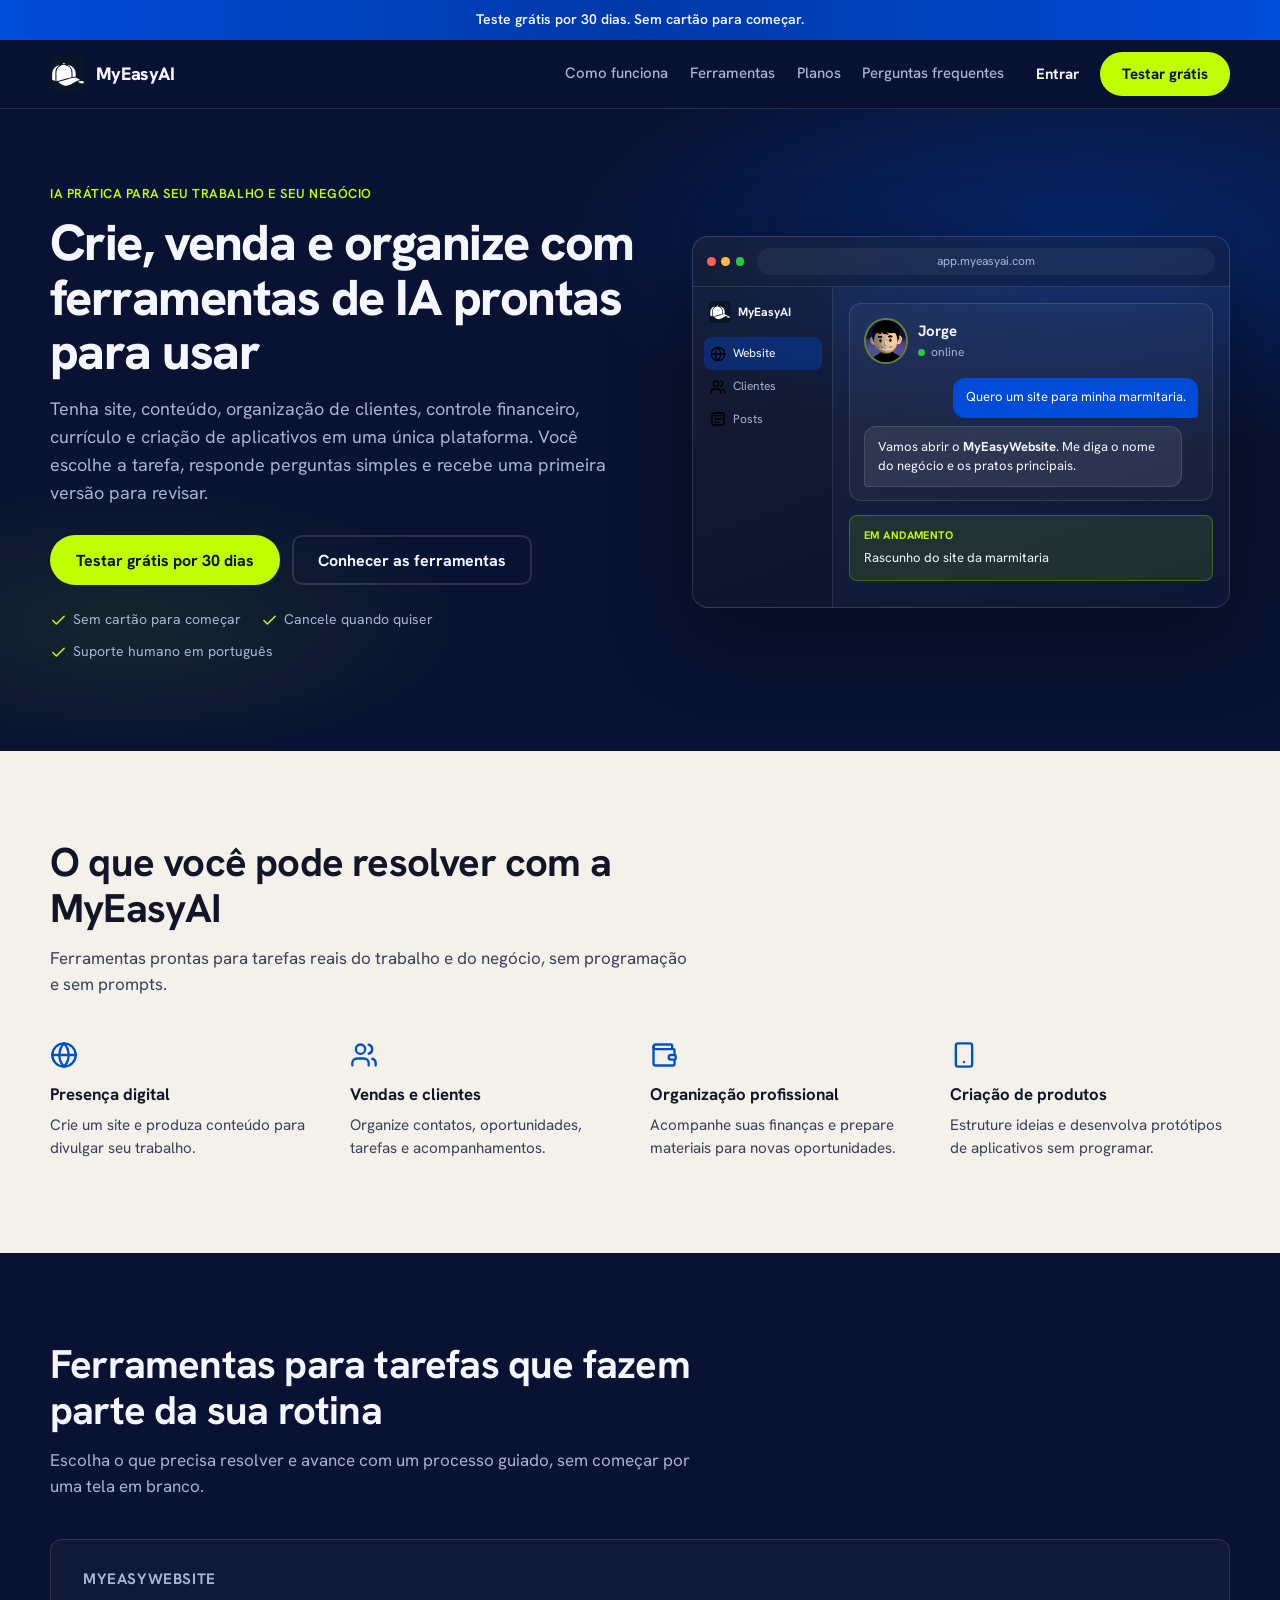
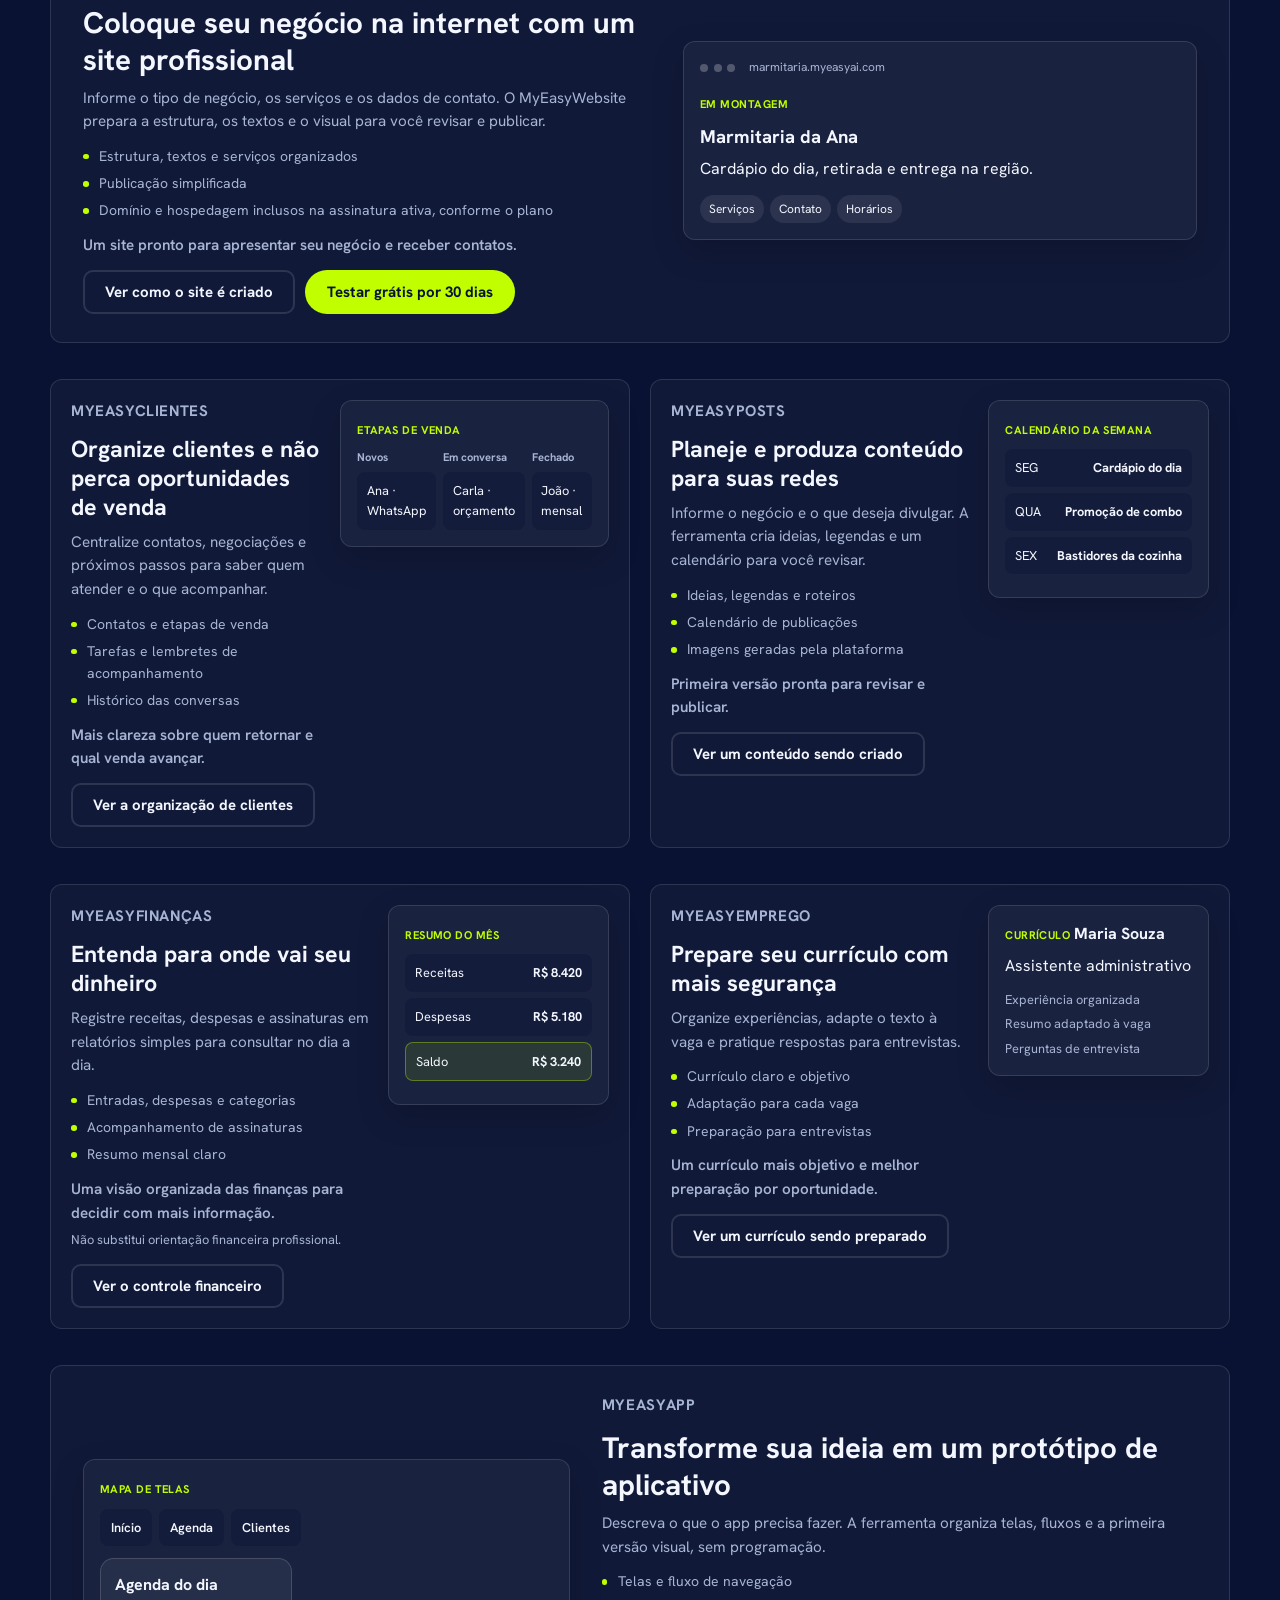
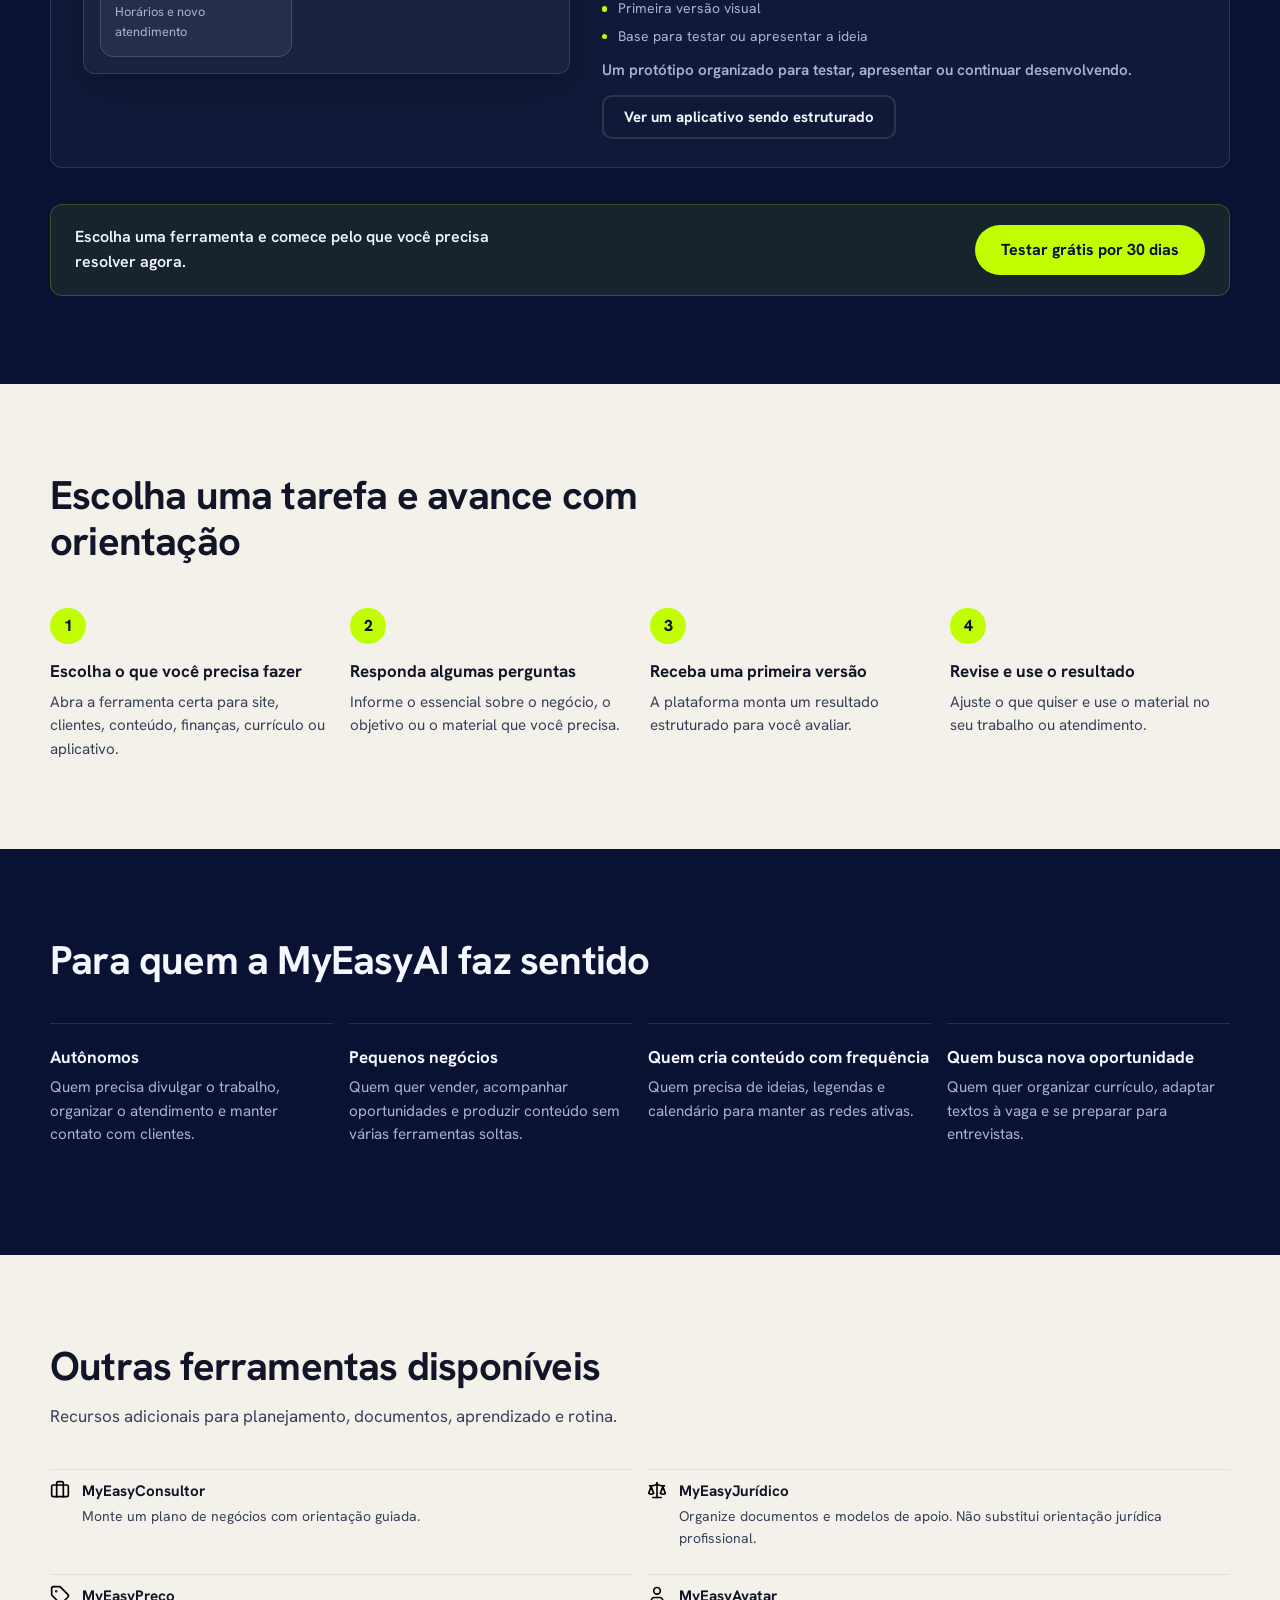
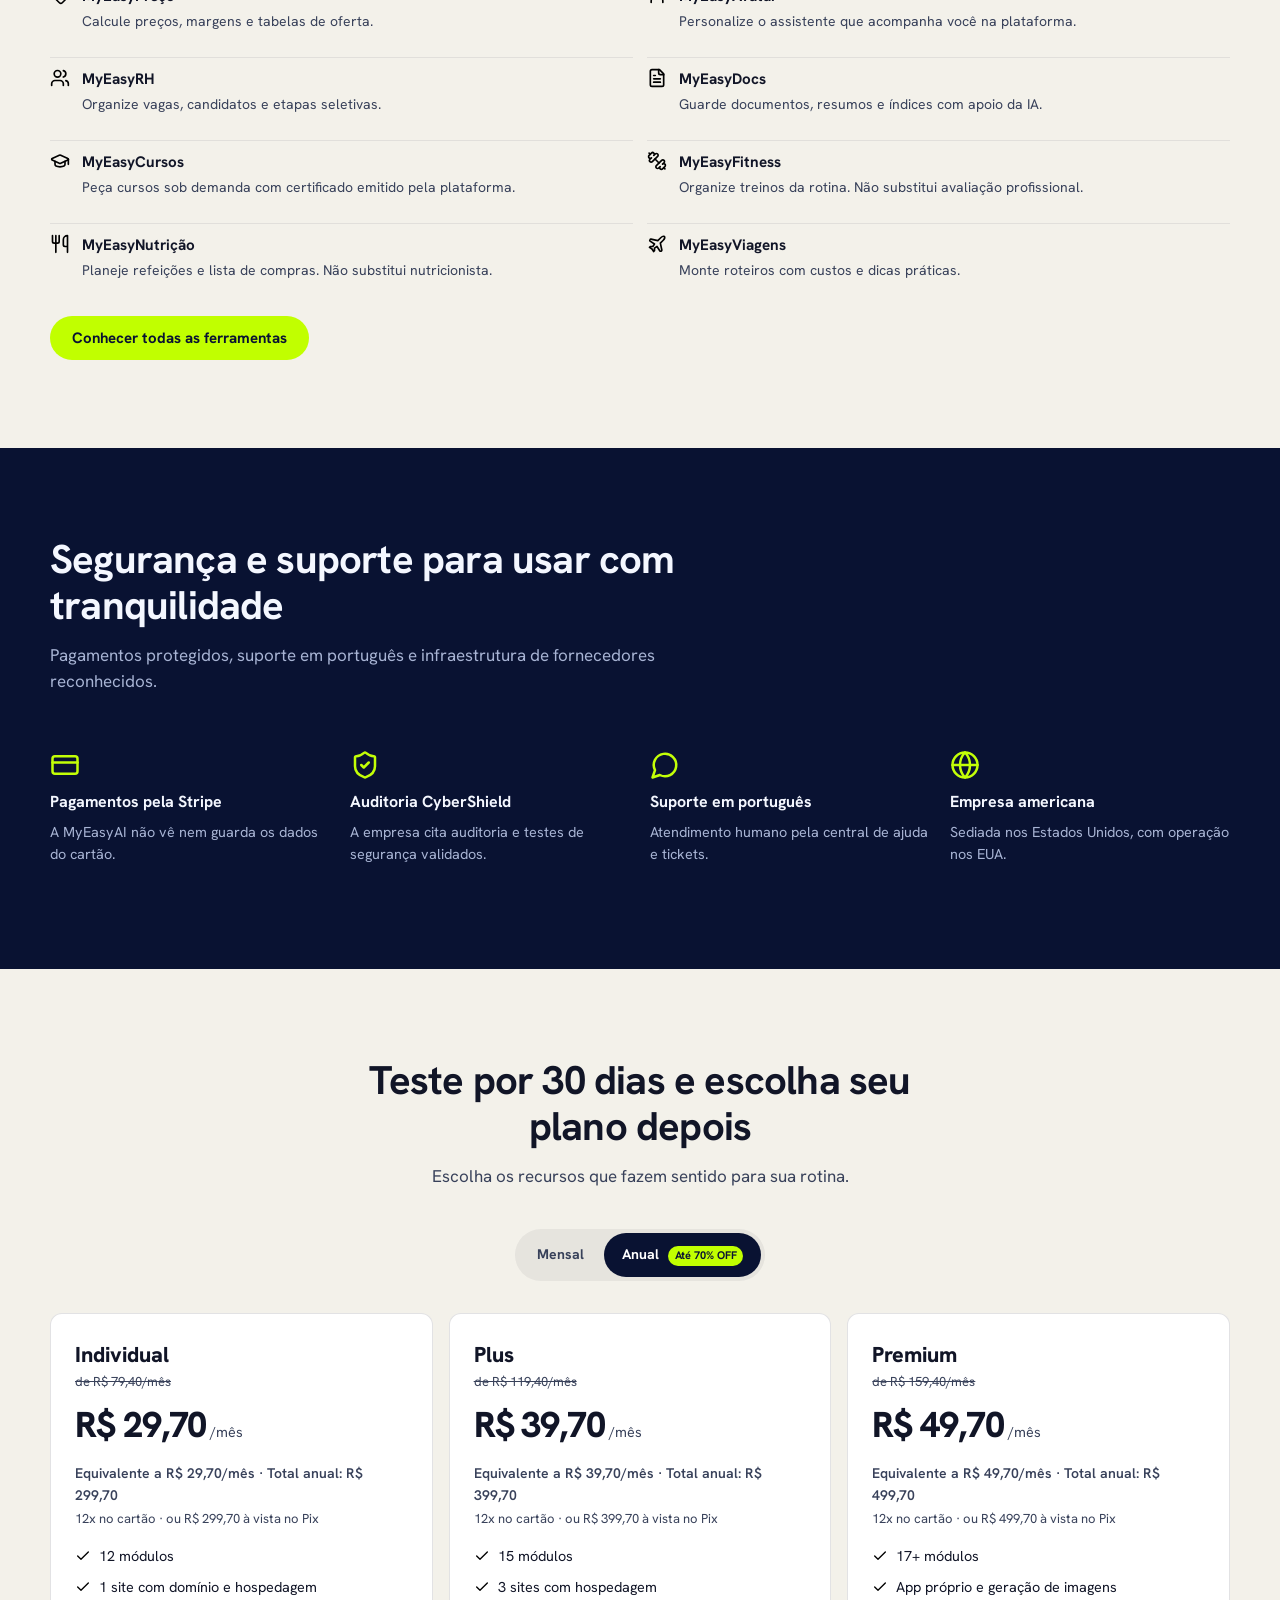
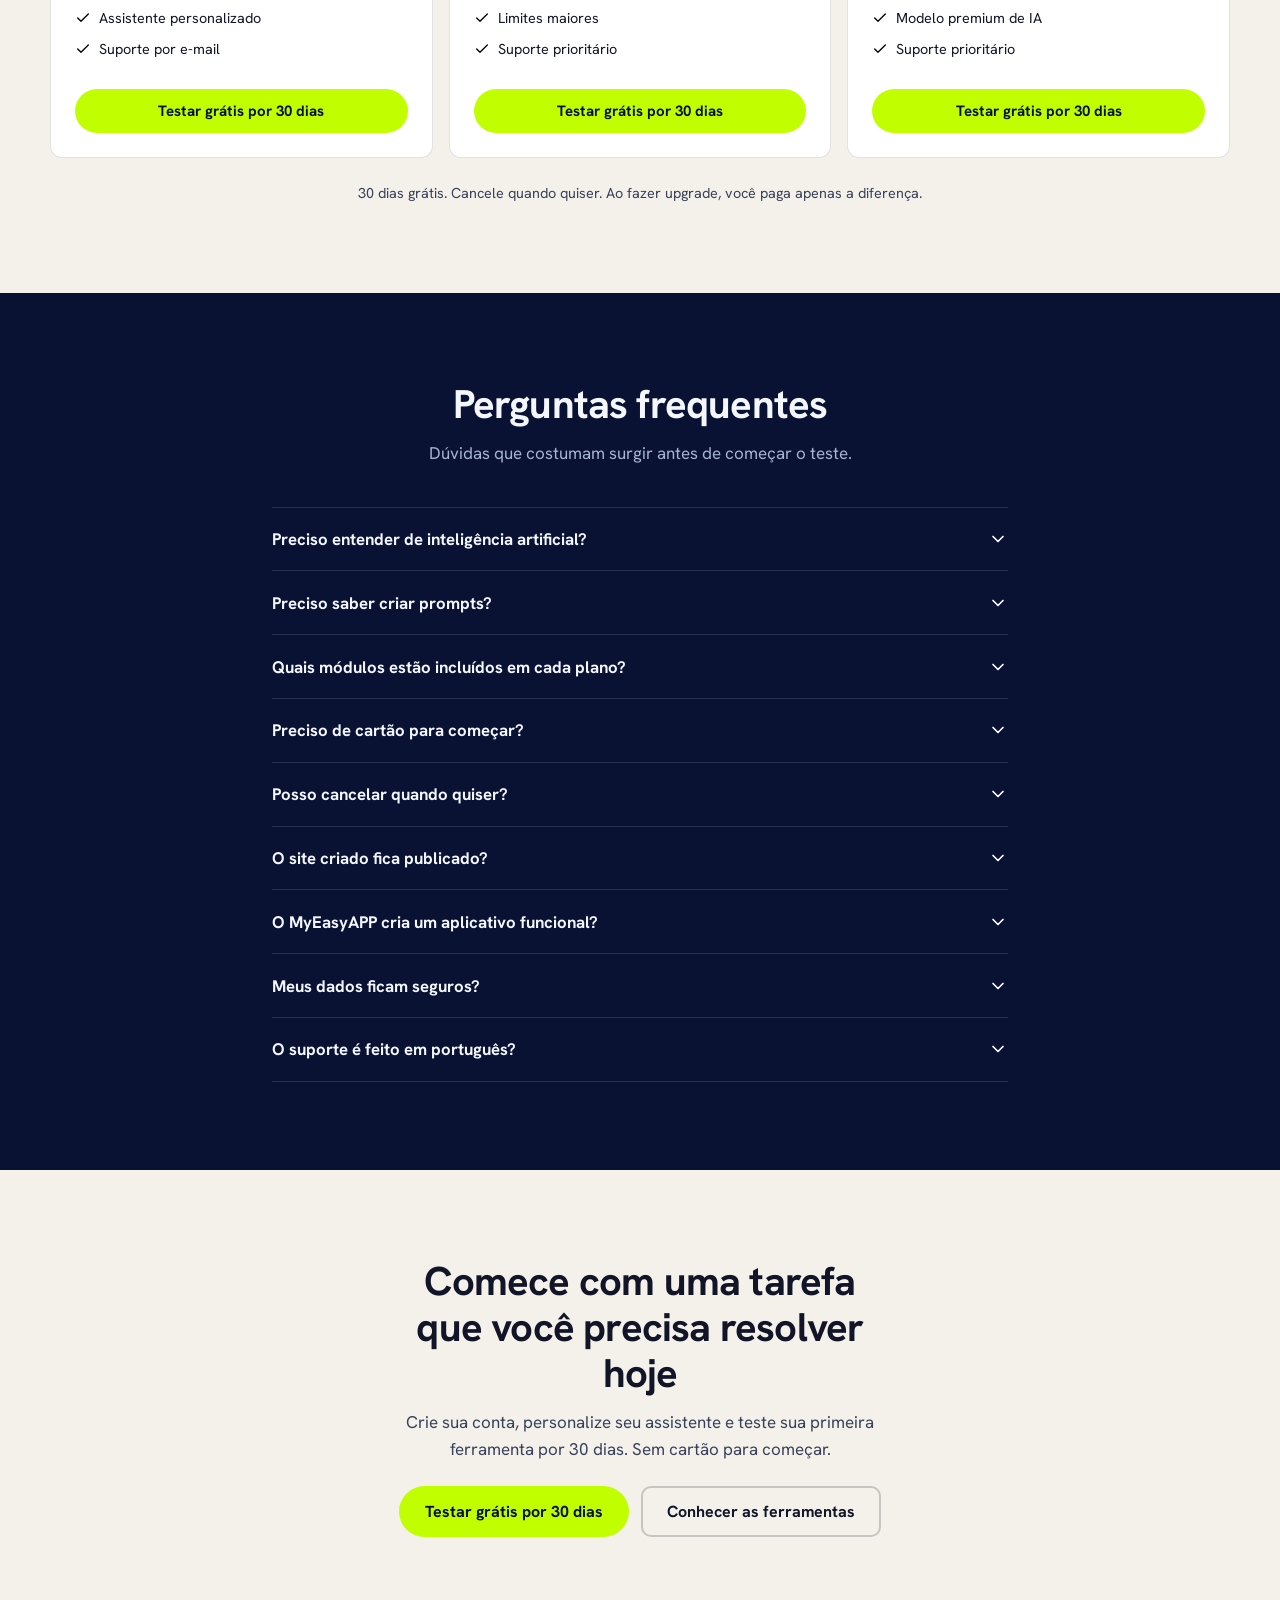
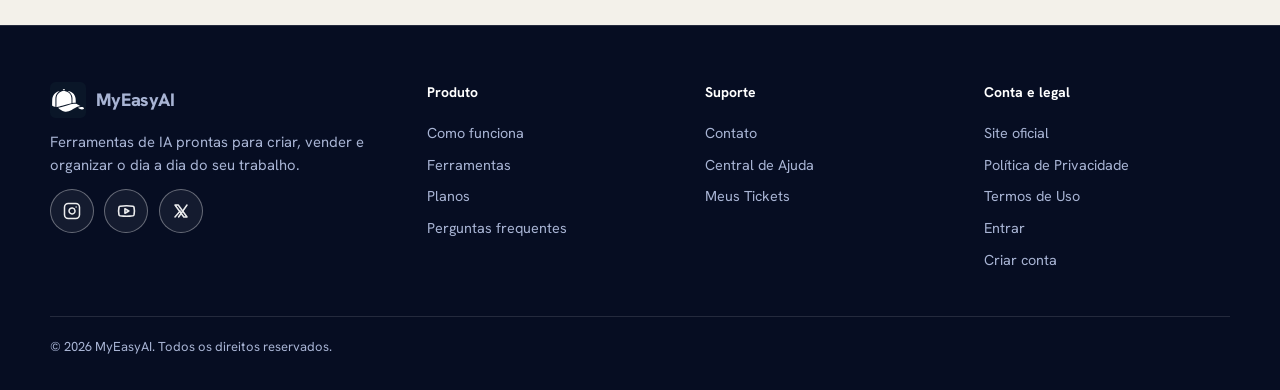
==== commit fa586b34: "Tighten Ferramentas layout and drop plans comparison table. Compact the six-module editorial blocks," ====
--- a/index.html
+++ b/index.html
@@ -270,7 +270,7 @@
     <section class="section section--navy" id="ferramentas" aria-labelledby="ferramentas-title">
       <div class="container">
         <div class="section-head">
-          <h2 class="section-title" id="ferramentas-title">Seis ferramentas para tarefas que fazem parte da sua rotina</h2>
+          <h2 class="section-title" id="ferramentas-title">Ferramentas para tarefas que fazem parte da sua rotina</h2>
           <p class="section-lead">Escolha o que precisa resolver e avance com um processo guiado, sem começar por uma tela em branco.</p>
         </div>
 
@@ -278,28 +278,30 @@
           <div class="feature-copy">
             <p class="feature-label">MyEasyWebsite</p>
             <h3>Coloque seu negócio na internet com um site profissional</h3>
-            <p>Informe o tipo de negócio, os serviços e os dados de contato. O MyEasyWebsite prepara a estrutura, os textos e o visual do seu site para você revisar e publicar.</p>
+            <p>Informe o tipo de negócio, os serviços e os dados de contato. O MyEasyWebsite prepara a estrutura, os textos e o visual para você revisar e publicar.</p>
             <ul class="feature-points">
-              <li>Estrutura inicial do site</li>
-              <li>Textos organizados</li>
-              <li>Apresentação de serviços</li>
-              <li>Informações de contato</li>
+              <li>Estrutura, textos e serviços organizados</li>
               <li>Publicação simplificada</li>
-              <li>Domínio e hospedagem inclusos enquanto a assinatura estiver ativa, conforme o plano</li>
+              <li>Domínio e hospedagem inclusos na assinatura ativa, conforme o plano</li>
             </ul>
-            <p class="feature-result">Resultado: um site pronto para apresentar seu negócio e receber novos contatos.</p>
+            <p class="feature-result">Um site pronto para apresentar seu negócio e receber contatos.</p>
             <div class="feature-actions">
               <button type="button" class="btn btn-secondary" data-module-open="website">Ver como o site é criado</button>
               <a class="btn btn-primary" href="https://myeasyai.com/auth/signup">Testar grátis por 30 dias</a>
             </div>
           </div>
           <div class="feature-visual" aria-hidden="true">
-            <div class="ui-panel ui-site">
+            <div class="ui-panel ui-site ui-panel--strong">
               <div class="ui-chrome"><span></span><span></span><span></span><em>marmitaria.myeasyai.com</em></div>
               <div class="ui-site-body">
+                <span class="ui-chip">Em montagem</span>
                 <strong>Marmitaria da Ana</strong>
-                <p>Cardápio do dia, retirada e entrega.</p>
-                <span class="ui-chip">Montando página inicial</span>
+                <p>Cardápio do dia, retirada e entrega na região.</p>
+                <div class="ui-site-meta">
+                  <span>Serviços</span>
+                  <span>Contato</span>
+                  <span>Horários</span>
+                </div>
               </div>
             </div>
           </div>
@@ -307,8 +309,22 @@
 
         <div class="feature-pair">
           <article class="feature-card" id="modulo-clientes">
+            <div class="feature-copy">
+              <p class="feature-label">MyEasyClientes</p>
+              <h3>Organize clientes e não perca oportunidades de venda</h3>
+              <p>Centralize contatos, negociações e próximos passos para saber quem atender e o que acompanhar.</p>
+              <ul class="feature-points">
+                <li>Contatos e etapas de venda</li>
+                <li>Tarefas e lembretes de acompanhamento</li>
+                <li>Histórico das conversas</li>
+              </ul>
+              <p class="feature-result">Mais clareza sobre quem retornar e qual venda avançar.</p>
+              <div class="feature-actions">
+                <button type="button" class="btn btn-secondary" data-module-open="clientes">Ver a organização de clientes</button>
+              </div>
+            </div>
             <div class="feature-visual" aria-hidden="true">
-              <div class="ui-panel ui-crm">
+              <div class="ui-panel ui-crm ui-panel--strong">
                 <p class="ui-kicker">Etapas de venda</p>
                 <div class="ui-crm-cols">
                   <div><h4>Novos</h4><span>Ana · WhatsApp</span></div>
@@ -317,86 +333,78 @@
                 </div>
               </div>
             </div>
+          </article>
+
+          <article class="feature-card" id="modulo-posts">
             <div class="feature-copy">
-              <p class="feature-label">MyEasyClientes</p>
-              <h3>Organize clientes e não perca oportunidades de venda</h3>
-              <p>Centralize contatos, negociações, tarefas e próximos passos. O MyEasyClientes ajuda você a saber quem precisa de resposta e quais oportunidades estão mais próximas de fechar.</p>
+              <p class="feature-label">MyEasyPosts</p>
+              <h3>Planeje e produza conteúdo para suas redes</h3>
+              <p>Informe o negócio e o que deseja divulgar. A ferramenta cria ideias, legendas e um calendário para você revisar.</p>
               <ul class="feature-points">
-                <li>Cadastro de contatos</li>
-                <li>Organização por etapa</li>
-                <li>Lembretes de acompanhamento</li>
-                <li>Tarefas comerciais</li>
-                <li>Histórico de conversas</li>
-                <li>Visualização das oportunidades</li>
+                <li>Ideias, legendas e roteiros</li>
+                <li>Calendário de publicações</li>
+                <li>Imagens geradas pela plataforma</li>
               </ul>
-              <p class="feature-result">Resultado: mais clareza sobre quem atender, quando retornar e qual venda acompanhar.</p>
+              <p class="feature-result">Primeira versão pronta para revisar e publicar.</p>
               <div class="feature-actions">
-                <button type="button" class="btn btn-secondary" data-module-open="clientes">Ver a organização de clientes</button>
-              </div>
-            </div>
-          </article>
-
-          <article class="feature-card" id="modulo-posts">
+                <button type="button" class="btn btn-secondary" data-module-open="posts">Ver um conteúdo sendo criado</button>
+              </div>
+            </div>
             <div class="feature-visual" aria-hidden="true">
-              <div class="ui-panel ui-posts">
+              <div class="ui-panel ui-posts ui-panel--strong">
                 <p class="ui-kicker">Calendário da semana</p>
                 <div class="ui-post-row"><span>SEG</span><strong>Cardápio do dia</strong></div>
                 <div class="ui-post-row"><span>QUA</span><strong>Promoção de combo</strong></div>
                 <div class="ui-post-row"><span>SEX</span><strong>Bastidores da cozinha</strong></div>
               </div>
             </div>
-            <div class="feature-copy">
-              <p class="feature-label">MyEasyPosts</p>
-              <h3>Planeje e produza conteúdo para suas redes sociais</h3>
-              <p>Informe seu negócio, seu público e o que deseja divulgar. O MyEasyPosts cria ideias, legendas, roteiros e um calendário de publicações para você revisar.</p>
-              <ul class="feature-points">
-                <li>Ideias de conteúdo</li>
-                <li>Legendas e roteiros</li>
-                <li>Calendário de publicações</li>
-                <li>Adaptação por rede social</li>
-                <li>Imagens geradas pela plataforma</li>
-              </ul>
-              <p class="feature-result">Resultado: primeira versão pronta para revisar e publicar, com menos tempo diante de uma tela em branco.</p>
-              <div class="feature-actions">
-                <button type="button" class="btn btn-secondary" data-module-open="posts">Ver um conteúdo sendo criado</button>
-              </div>
-            </div>
           </article>
         </div>
 
         <div class="feature-pair">
           <article class="feature-card" id="modulo-financas">
+            <div class="feature-copy">
+              <p class="feature-label">MyEasyFinanças</p>
+              <h3>Entenda para onde vai seu dinheiro</h3>
+              <p>Registre receitas, despesas e assinaturas em relatórios simples para consultar no dia a dia.</p>
+              <ul class="feature-points">
+                <li>Entradas, despesas e categorias</li>
+                <li>Acompanhamento de assinaturas</li>
+                <li>Resumo mensal claro</li>
+              </ul>
+              <p class="feature-result">Uma visão organizada das finanças para decidir com mais informação.</p>
+              <p class="disclaimer">Não substitui orientação financeira profissional.</p>
+              <div class="feature-actions">
+                <button type="button" class="btn btn-secondary" data-module-open="financas">Ver o controle financeiro</button>
+              </div>
+            </div>
             <div class="feature-visual" aria-hidden="true">
-              <div class="ui-panel ui-finance">
+              <div class="ui-panel ui-finance ui-panel--strong">
                 <p class="ui-kicker">Resumo do mês</p>
                 <div class="ui-finance-row"><span>Receitas</span><strong>R$ 8.420</strong></div>
                 <div class="ui-finance-row"><span>Despesas</span><strong>R$ 5.180</strong></div>
                 <div class="ui-finance-row accent"><span>Saldo</span><strong>R$ 3.240</strong></div>
               </div>
             </div>
+          </article>
+
+          <article class="feature-card" id="modulo-emprego">
             <div class="feature-copy">
-              <p class="feature-label">MyEasyFinanças</p>
-              <h3>Entenda para onde vai seu dinheiro</h3>
-              <p>Registre receitas, despesas e assinaturas para acompanhar sua rotina financeira em relatórios simples e fáceis de consultar.</p>
+              <p class="feature-label">MyEasyEmprego</p>
+              <h3>Prepare seu currículo com mais segurança</h3>
+              <p>Organize experiências, adapte o texto à vaga e pratique respostas para entrevistas.</p>
               <ul class="feature-points">
-                <li>Registro de entradas</li>
-                <li>Registro de despesas</li>
-                <li>Organização por categoria</li>
-                <li>Acompanhamento de assinaturas</li>
-                <li>Visão mensal</li>
-                <li>Relatórios claros</li>
+                <li>Currículo claro e objetivo</li>
+                <li>Adaptação para cada vaga</li>
+                <li>Preparação para entrevistas</li>
               </ul>
-              <p class="feature-result">Resultado: uma visão mais organizada das suas finanças para decidir com mais informação.</p>
-              <p class="disclaimer">A ferramenta ajuda na organização das informações e não substitui orientação financeira profissional.</p>
+              <p class="feature-result">Um currículo mais objetivo e melhor preparação por oportunidade.</p>
               <div class="feature-actions">
-                <button type="button" class="btn btn-secondary" data-module-open="financas">Ver o controle financeiro</button>
-              </div>
-            </div>
-          </article>
-
-          <article class="feature-card" id="modulo-emprego">
+                <button type="button" class="btn btn-secondary" data-module-open="emprego">Ver um currículo sendo preparado</button>
+              </div>
+            </div>
             <div class="feature-visual" aria-hidden="true">
-              <div class="ui-panel ui-resume">
+              <div class="ui-panel ui-resume ui-panel--strong">
                 <p class="ui-kicker">Currículo</p>
                 <strong>Maria Souza</strong>
                 <p>Assistente administrativo</p>
@@ -407,79 +415,43 @@
                 </ul>
               </div>
             </div>
-            <div class="feature-copy">
-              <p class="feature-label">MyEasyEmprego</p>
-              <h3>Prepare seu currículo e avance com mais segurança nas candidaturas</h3>
-              <p>Organize suas experiências, adapte o currículo para uma vaga e pratique respostas para entrevistas com um processo guiado.</p>
-              <ul class="feature-points">
-                <li>Organização das experiências</li>
-                <li>Currículo mais claro</li>
-                <li>Adaptação para vagas</li>
-                <li>Revisão de textos</li>
-                <li>Preparação para entrevistas</li>
-              </ul>
-              <p class="feature-result">Resultado: um currículo mais objetivo e uma preparação melhor para cada oportunidade.</p>
-              <div class="feature-actions">
-                <button type="button" class="btn btn-secondary" data-module-open="emprego">Ver um currículo sendo preparado</button>
-              </div>
-            </div>
           </article>
         </div>
 
         <article class="feature-spotlight feature-spotlight--app" id="modulo-app">
-          <div class="feature-copy">
-            <p class="feature-label">MyEasyAPP</p>
-            <h3>Transforme sua ideia em um protótipo de aplicativo</h3>
-            <p>Descreva o que o aplicativo precisa fazer. O MyEasyAPP ajuda a organizar as telas, os fluxos e a primeira versão visual da sua ideia, sem exigir conhecimento de programação.</p>
-            <ul class="feature-points">
-              <li>Organização da ideia</li>
-              <li>Definição das telas</li>
-              <li>Fluxo de navegação</li>
-              <li>Primeira versão visual</li>
-              <li>Revisão de funcionalidades</li>
-              <li>Apresentação do projeto</li>
-            </ul>
-            <p class="feature-result">Resultado: um protótipo organizado para testar, apresentar ou continuar desenvolvendo.</p>
-            <div class="feature-actions">
-              <button type="button" class="btn btn-secondary" data-module-open="app">Ver um aplicativo sendo estruturado</button>
-              <a class="btn btn-primary" href="https://myeasyai.com/auth/signup">Testar grátis por 30 dias</a>
-            </div>
-          </div>
           <div class="feature-visual" aria-hidden="true">
-            <div class="ui-panel ui-app">
+            <div class="ui-panel ui-app ui-panel--strong">
               <p class="ui-kicker">Mapa de telas</p>
               <div class="ui-app-screens">
                 <span>Início</span>
                 <span>Agenda</span>
                 <span>Clientes</span>
               </div>
+              <div class="ui-app-phone">
+                <strong>Agenda do dia</strong>
+                <p>Horários e novo atendimento</p>
+              </div>
+            </div>
+          </div>
+          <div class="feature-copy">
+            <p class="feature-label">MyEasyAPP</p>
+            <h3>Transforme sua ideia em um protótipo de aplicativo</h3>
+            <p>Descreva o que o app precisa fazer. A ferramenta organiza telas, fluxos e a primeira versão visual, sem programação.</p>
+            <ul class="feature-points">
+              <li>Telas e fluxo de navegação</li>
+              <li>Primeira versão visual</li>
+              <li>Base para testar ou apresentar a ideia</li>
+            </ul>
+            <p class="feature-result">Um protótipo organizado para testar, apresentar ou continuar desenvolvendo.</p>
+            <div class="feature-actions">
+              <button type="button" class="btn btn-secondary" data-module-open="app">Ver um aplicativo sendo estruturado</button>
             </div>
           </div>
         </article>
-      </div>
-    </section>
-
-    <section class="section section--navy-mid" id="demonstracao" aria-labelledby="demo-title">
-      <div class="container">
-        <div class="demo-teaser">
-          <div class="demo-teaser-copy">
-            <h2 class="section-title" id="demo-title">Veja o MyEasyWebsite em ação</h2>
-            <p class="section-lead">Acompanhe a criação do site enquanto você informa o negócio e ajusta cada etapa.</p>
-            <div class="cta-row">
-              <button type="button" class="btn btn-primary" data-module-open="website">Ver como o site é criado</button>
-              <a class="btn btn-secondary" href="#ferramentas">Conhecer as ferramentas</a>
-            </div>
-          </div>
-          <button type="button" class="demo-teaser-preview" data-module-open="website" aria-label="Abrir demonstração do MyEasyWebsite">
-            <div class="demo-mini-chrome"><span></span><span></span><span></span><em>barbeariaestilo.myeasyai.com</em></div>
-            <div class="demo-mini-body">
-              <div class="demo-mini-site">
-                <span class="pv-status"><span class="pulse"></span> Montando seu site</span>
-                <strong>Barbearia Estilo</strong>
-                <p>Seu visual no ponto certo.</p>
-              </div>
-            </div>
-          </button>
+
+        <div class="feature-section-cta">
+          <p>Escolha uma ferramenta e comece pelo que você precisa resolver agora.</p>
+          <a class="btn btn-primary btn-lg" href="https://myeasyai.com/auth/signup">Testar grátis por 30 dias</a>
         </div>
       </div>
     </section>
@@ -611,21 +583,6 @@
           </article>
         </div>
 
-        <div class="plans-compare-wrap">
-          <table class="plans-compare">
-            <caption>Comparação objetiva entre os planos</caption>
-            <thead>
-              <tr><th scope="col">Recurso</th><th scope="col">Individual</th><th scope="col">Plus</th><th scope="col">Premium</th></tr>
-            </thead>
-            <tbody>
-              <tr><th scope="row">Módulos</th><td>12</td><td>15</td><td>17+</td></tr>
-              <tr><th scope="row">Sites</th><td>1</td><td>3</td><td>Conforme plano Premium</td></tr>
-              <tr><th scope="row">MyEasyAPP</th><td>Incluído no pacote do plano</td><td>Incluído no pacote do plano</td><td>App próprio</td></tr>
-              <tr><th scope="row">Geração de imagens</th><td>Não destacada</td><td>Não destacada</td><td>Incluída</td></tr>
-              <tr><th scope="row">Suporte</th><td>E-mail</td><td>Prioritário</td><td>Prioritário</td></tr>
-            </tbody>
-          </table>
-        </div>
         <p class="plans-footnote">30 dias grátis. Cancele quando quiser. Ao fazer upgrade, você paga apenas a diferença.</p>
       </div>
     </section>
--- a/styles.css
+++ b/styles.css
@@ -826,6 +826,11 @@
 
 .step p {
   font-size: 0.95rem;
+  color: var(--muted-light);
+}
+
+.section--navy .step p,
+.section--navy-mid .step p {
   color: var(--muted-dark);
 }
 
@@ -1039,6 +1044,11 @@
   border-top: 1px solid rgba(17, 21, 39, 0.1);
 }
 
+.section--navy .persona,
+.section--navy-mid .persona {
+  border-top-color: var(--glass-border);
+}
+
 .persona h3 {
   font-family: var(--font-display);
   font-size: 1.0625rem;
@@ -1049,6 +1059,11 @@
 .persona p {
   font-size: 0.95rem;
   color: var(--muted-light);
+}
+
+.section--navy .persona p,
+.section--navy-mid .persona p {
+  color: var(--muted-dark);
 }
 
 /* Demo teaser */
@@ -2291,54 +2306,67 @@
 
 .feature-spotlight {
   display: grid;
-  gap: 1.75rem;
-  align-items: center;
-  margin-bottom: 2.75rem;
-  padding-bottom: 2.75rem;
-  border-bottom: 1px solid var(--glass-border);
+  gap: 1.5rem;
+  align-items: center;
+  margin-bottom: 2rem;
+  padding: 1.5rem;
+  border: 1px solid var(--glass-border);
+  border-radius: var(--radius);
+  background: rgba(255, 255, 255, 0.03);
 }
 
 @media (min-width: 960px) {
   .feature-spotlight {
-    grid-template-columns: 1.1fr 0.9fr;
-    gap: 2.5rem;
-  }
-
-  .feature-spotlight--app .feature-visual {
-    order: -1;
+    grid-template-columns: 1.05fr 0.95fr;
+    gap: 2rem;
+    padding: 1.75rem 2rem;
+    margin-bottom: 2.25rem;
+  }
+
+  .feature-spotlight--app {
+    grid-template-columns: 0.9fr 1.1fr;
   }
 }
 
 .feature-pair {
   display: grid;
-  gap: 2rem;
-  margin-bottom: 2.75rem;
+  gap: 1.25rem;
+  margin-bottom: 1.25rem;
 }
 
 @media (min-width: 960px) {
   .feature-pair {
     grid-template-columns: 1fr 1fr;
-    gap: 2rem;
+    gap: 1.25rem;
+    margin-bottom: 2.25rem;
   }
 }
 
 .feature-card {
   display: grid;
-  gap: 1.25rem;
-  padding: 0;
-  background: transparent;
-  border: 0;
-  box-shadow: none;
+  gap: 1rem;
+  padding: 1.25rem;
+  border: 1px solid var(--glass-border);
+  border-radius: var(--radius);
+  background: rgba(255, 255, 255, 0.03);
+}
+
+@media (min-width: 720px) {
+  .feature-card {
+    grid-template-columns: 1.15fr 0.85fr;
+    align-items: start;
+    gap: 1.15rem;
+  }
 }
 
 .feature-label {
   font-family: var(--font-display);
-  font-size: 0.8125rem;
+  font-size: 0.75rem;
   font-weight: 700;
   letter-spacing: 0.04em;
   text-transform: uppercase;
   color: var(--lime);
-  margin-bottom: 0.65rem;
+  margin-bottom: 0.5rem;
 }
 
 .section--cream .feature-label {
@@ -2347,29 +2375,34 @@
 
 .feature-copy h3 {
   font-family: var(--font-display);
-  font-size: clamp(1.35rem, 2.5vw, 1.85rem);
+  font-size: clamp(1.15rem, 2vw, 1.45rem);
   font-weight: 700;
-  line-height: 1.2;
+  line-height: 1.25;
+  margin-bottom: 0.55rem;
+}
+
+.feature-spotlight .feature-copy h3 {
+  font-size: clamp(1.35rem, 2.4vw, 1.85rem);
+}
+
+.feature-copy > p {
+  color: var(--muted-dark);
   margin-bottom: 0.75rem;
-}
-
-.feature-copy > p {
-  color: var(--muted-dark);
-  margin-bottom: 1rem;
+  font-size: 0.95rem;
 }
 
 .feature-points {
   display: grid;
-  gap: 0.45rem;
-  margin: 0 0 1rem;
+  gap: 0.35rem;
+  margin: 0 0 0.75rem;
   padding: 0;
   list-style: none;
 }
 
 .feature-points li {
   position: relative;
-  padding-left: 1.1rem;
-  font-size: 0.925rem;
+  padding-left: 1rem;
+  font-size: 0.875rem;
   color: var(--muted-dark);
 }
 
@@ -2377,17 +2410,18 @@
   content: "";
   position: absolute;
   left: 0;
-  top: 0.55rem;
-  width: 0.4rem;
-  height: 0.4rem;
+  top: 0.5rem;
+  width: 0.35rem;
+  height: 0.35rem;
   border-radius: 50%;
   background: var(--lime);
 }
 
 .feature-result {
   font-weight: 600;
+  font-size: 0.9rem;
   color: var(--text-on-dark);
-  margin-bottom: 1rem;
+  margin-bottom: 0.85rem;
 }
 
 .section--cream .feature-result {
@@ -2397,7 +2431,28 @@
 .feature-actions {
   display: flex;
   flex-wrap: wrap;
-  gap: 0.75rem;
+  gap: 0.65rem;
+}
+
+.feature-section-cta {
+  display: flex;
+  flex-wrap: wrap;
+  align-items: center;
+  justify-content: space-between;
+  gap: 1rem;
+  margin-top: 0.5rem;
+  padding: 1.25rem 1.5rem;
+  border-radius: var(--radius);
+  background: rgba(193, 255, 0, 0.08);
+  border: 1px solid rgba(193, 255, 0, 0.22);
+}
+
+.feature-section-cta p {
+  margin: 0;
+  font-family: var(--font-display);
+  font-weight: 600;
+  color: var(--text-on-dark);
+  max-width: 28rem;
 }
 
 .feature-visual .ui-panel,
@@ -2409,6 +2464,27 @@
   color: var(--text-on-dark);
 }
 
+.ui-panel--strong {
+  background: linear-gradient(160deg, rgba(255, 255, 255, 0.1), rgba(255, 255, 255, 0.04));
+  border-color: rgba(255, 255, 255, 0.18);
+  box-shadow: 0 12px 32px rgba(0, 0, 0, 0.18);
+  min-height: 100%;
+}
+
+.ui-site-meta {
+  display: flex;
+  flex-wrap: wrap;
+  gap: 0.4rem;
+  margin-top: 0.85rem;
+}
+
+.ui-site-meta span {
+  padding: 0.3rem 0.55rem;
+  border-radius: 999px;
+  background: rgba(255, 255, 255, 0.08);
+  font-size: 0.75rem;
+}
+
 .ui-chrome {
   display: flex;
   align-items: center;
@@ -2433,14 +2509,14 @@
 .ui-site-body strong {
   display: block;
   font-size: 1.15rem;
-  margin-bottom: 0.35rem;
+  margin: 0.45rem 0 0.35rem;
 }
 
 .ui-chip,
 .ui-kicker {
   display: inline-block;
-  margin-top: 0.75rem;
-  font-size: 0.75rem;
+  margin-top: 0;
+  font-size: 0.7rem;
   font-weight: 700;
   letter-spacing: 0.04em;
   text-transform: uppercase;
@@ -2448,19 +2524,24 @@
 }
 
 .ui-kicker {
-  margin-top: 0;
-  margin-bottom: 0.75rem;
+  margin-bottom: 0.65rem;
 }
 
 .ui-crm-cols {
   display: grid;
-  grid-template-columns: repeat(3, 1fr);
-  gap: 0.5rem;
+  grid-template-columns: 1fr;
+  gap: 0.45rem;
+}
+
+@media (min-width: 1100px) {
+  .ui-crm-cols {
+    grid-template-columns: repeat(3, 1fr);
+  }
 }
 
 .ui-crm-cols h4 {
-  font-size: 0.75rem;
-  margin-bottom: 0.4rem;
+  font-size: 0.7rem;
+  margin-bottom: 0.35rem;
   color: var(--muted-dark);
 }
 
@@ -2470,7 +2551,7 @@
   display: block;
   padding: 0.55rem 0.6rem;
   border-radius: var(--radius-sm);
-  background: rgba(255, 255, 255, 0.06);
+  background: rgba(9, 18, 50, 0.35);
   font-size: 0.8rem;
 }
 
@@ -2479,36 +2560,84 @@
   display: flex;
   justify-content: space-between;
   gap: 0.5rem;
-  margin-bottom: 0.45rem;
+  margin-bottom: 0.4rem;
 }
 
 .ui-finance-row.accent {
   border: 1px solid rgba(193, 255, 0, 0.35);
+  background: rgba(193, 255, 0, 0.1);
 }
 
 .ui-resume ul {
-  margin-top: 0.75rem;
-  display: grid;
-  gap: 0.35rem;
+  margin-top: 0.65rem;
+  display: grid;
+  gap: 0.3rem;
 }
 
 .ui-resume li {
-  font-size: 0.85rem;
+  font-size: 0.8rem;
   color: var(--muted-dark);
 }
 
 .ui-app-screens {
   display: flex;
   flex-wrap: wrap;
-  gap: 0.5rem;
+  gap: 0.4rem;
+  margin-bottom: 0.75rem;
 }
 
 .ui-app-screens span {
-  padding: 0.7rem 0.85rem;
+  padding: 0.55rem 0.7rem;
   border-radius: var(--radius-sm);
+  background: rgba(9, 18, 50, 0.35);
+  font-size: 0.8rem;
+  font-weight: 600;
+}
+
+.ui-app .ui-app-phone {
+  padding: 0.85rem;
+  border-radius: 0.85rem;
+  border: 1px solid rgba(255, 255, 255, 0.14);
   background: rgba(255, 255, 255, 0.06);
-  font-size: 0.85rem;
-  font-weight: 600;
+  max-width: 12rem;
+}
+
+.ui-app .ui-app-phone p {
+  margin-top: 0.3rem;
+  font-size: 0.8rem;
+  color: var(--muted-dark);
+}
+
+.section--navy .feature-copy > p,
+.section--navy .feature-points li {
+  color: var(--muted-dark);
+}
+
+.section--navy .feature-copy h3,
+.section--navy .feature-result {
+  color: var(--text-on-dark);
+}
+
+.section--navy .disclaimer {
+  color: var(--muted-dark);
+  font-size: 0.8rem;
+  margin: -0.35rem 0 0.85rem;
+}
+
+@media (max-width: 719px) {
+  .feature-actions .btn {
+    width: 100%;
+  }
+
+  .feature-section-cta {
+    flex-direction: column;
+    align-items: stretch;
+    text-align: left;
+  }
+
+  .feature-section-cta .btn {
+    width: 100%;
+  }
 }
 
 .other-modules-list {
@@ -2565,40 +2694,6 @@
 
 .trust-grid--compact {
   gap: 1.25rem;
-}
-
-.plans-compare-wrap {
-  margin-top: 2rem;
-  overflow-x: auto;
-}
-
-.plans-compare {
-  width: 100%;
-  min-width: 560px;
-  border-collapse: collapse;
-  font-size: 0.9rem;
-}
-
-.plans-compare caption {
-  text-align: left;
-  font-family: var(--font-display);
-  font-weight: 700;
-  margin-bottom: 0.75rem;
-  caption-side: top;
-}
-
-.plans-compare th,
-.plans-compare td {
-  padding: 0.75rem 0.85rem;
-  border-bottom: 1px solid rgba(17, 21, 39, 0.1);
-  text-align: left;
-  vertical-align: top;
-}
-
-.plans-compare thead th {
-  font-family: var(--font-display);
-  font-weight: 700;
-  background: rgba(17, 21, 39, 0.04);
 }
 
 .pv-finance-grid {
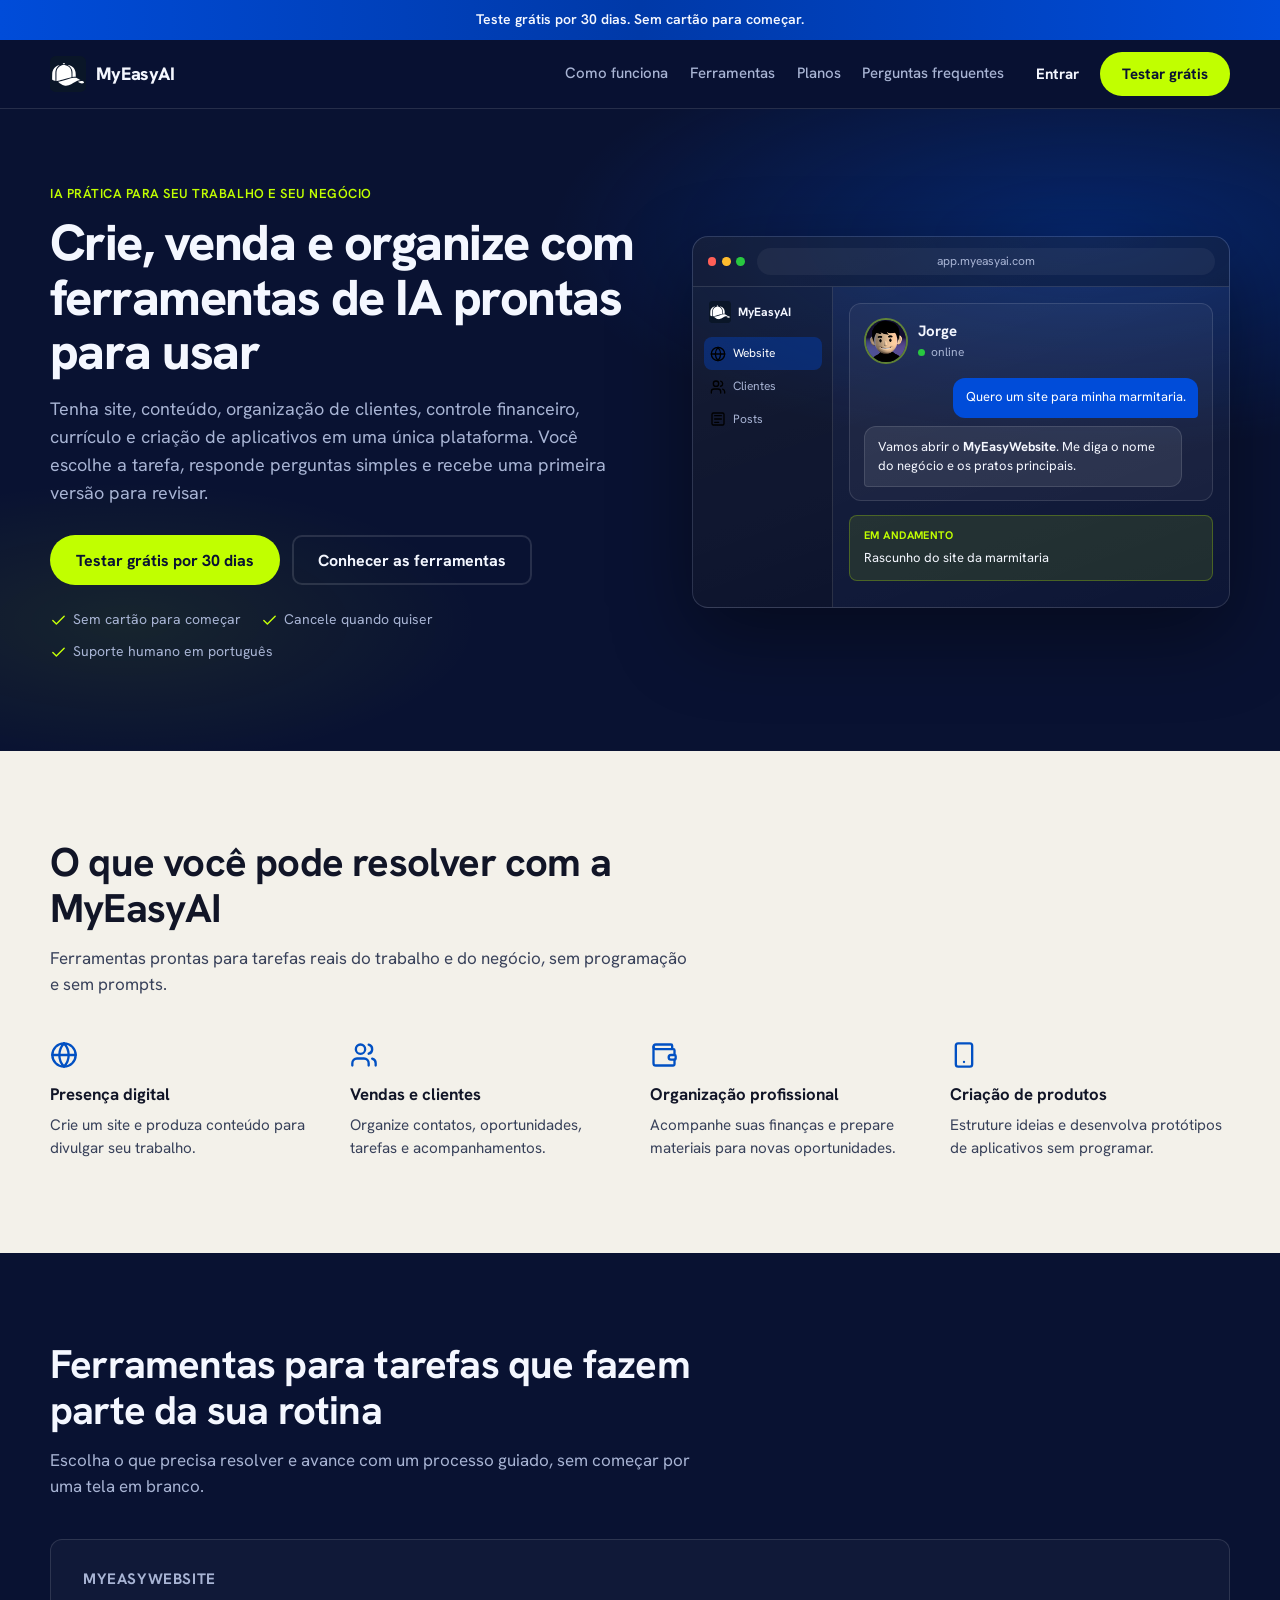
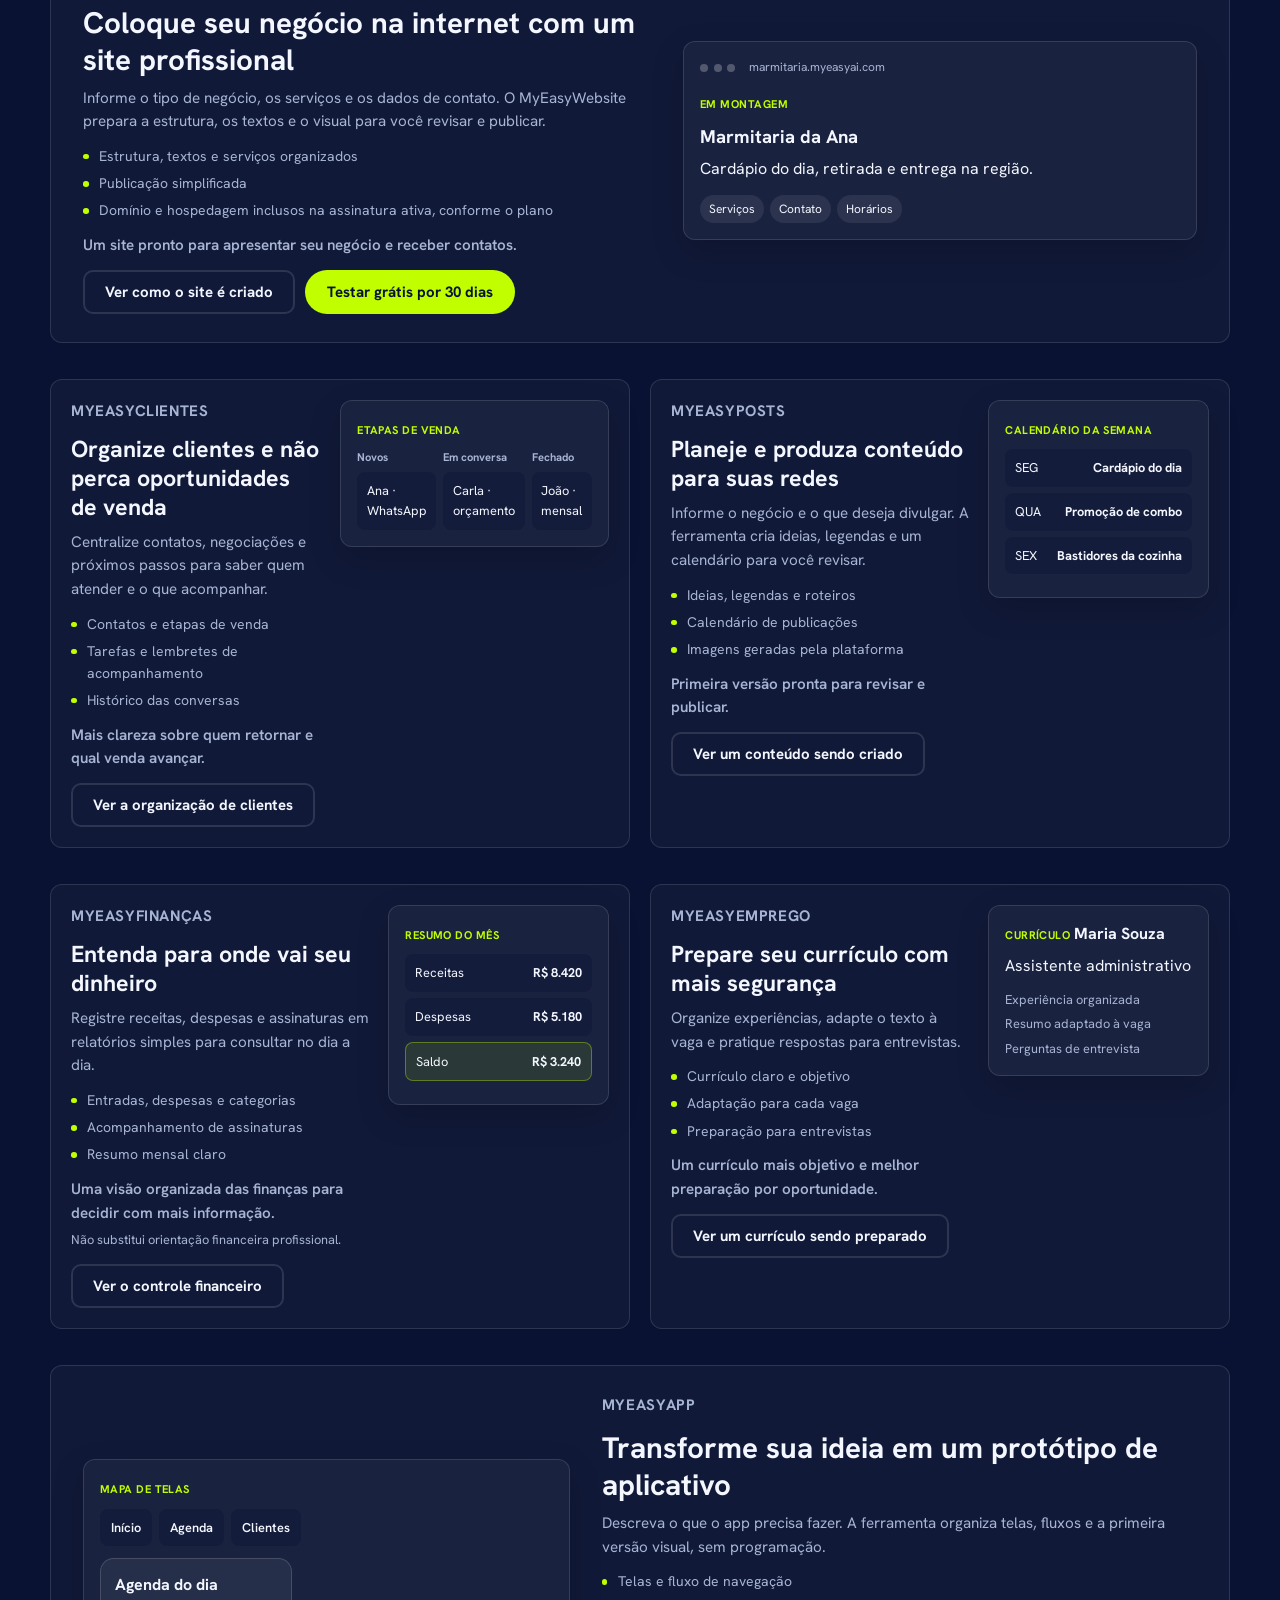
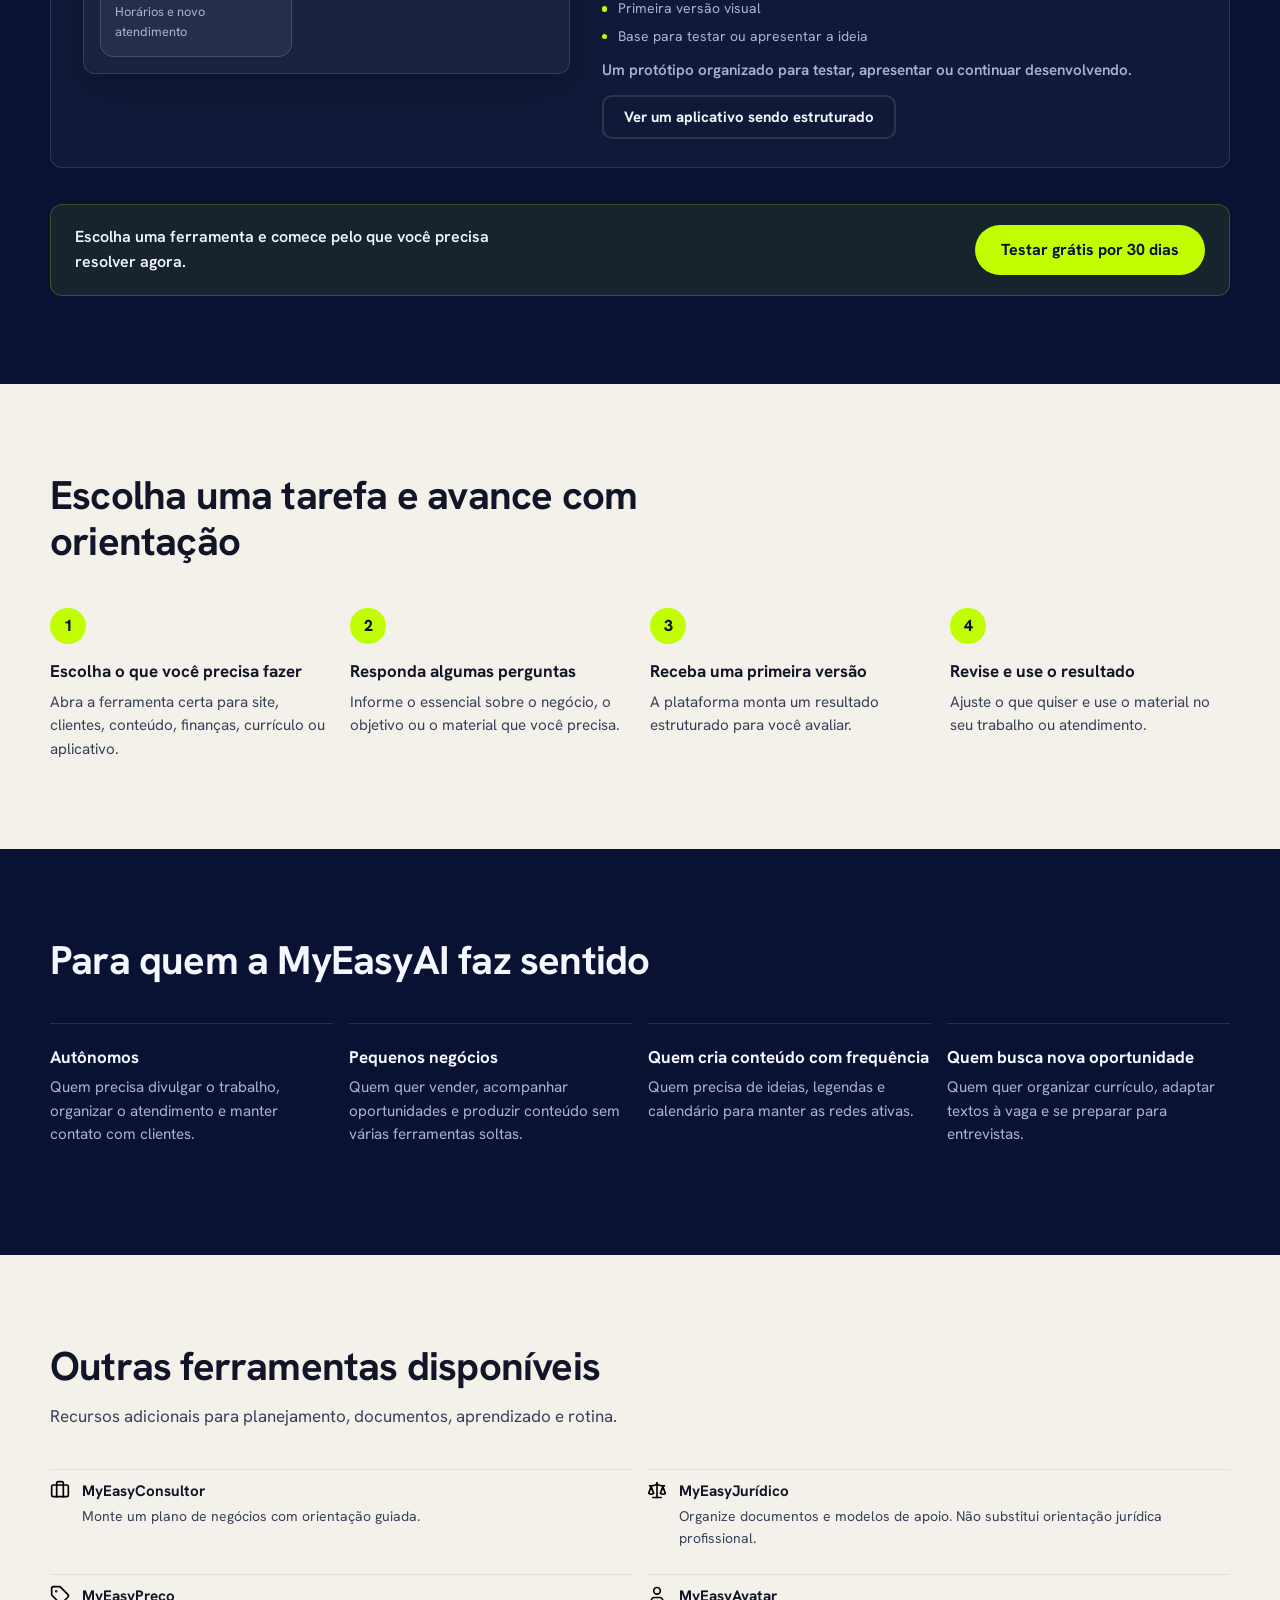
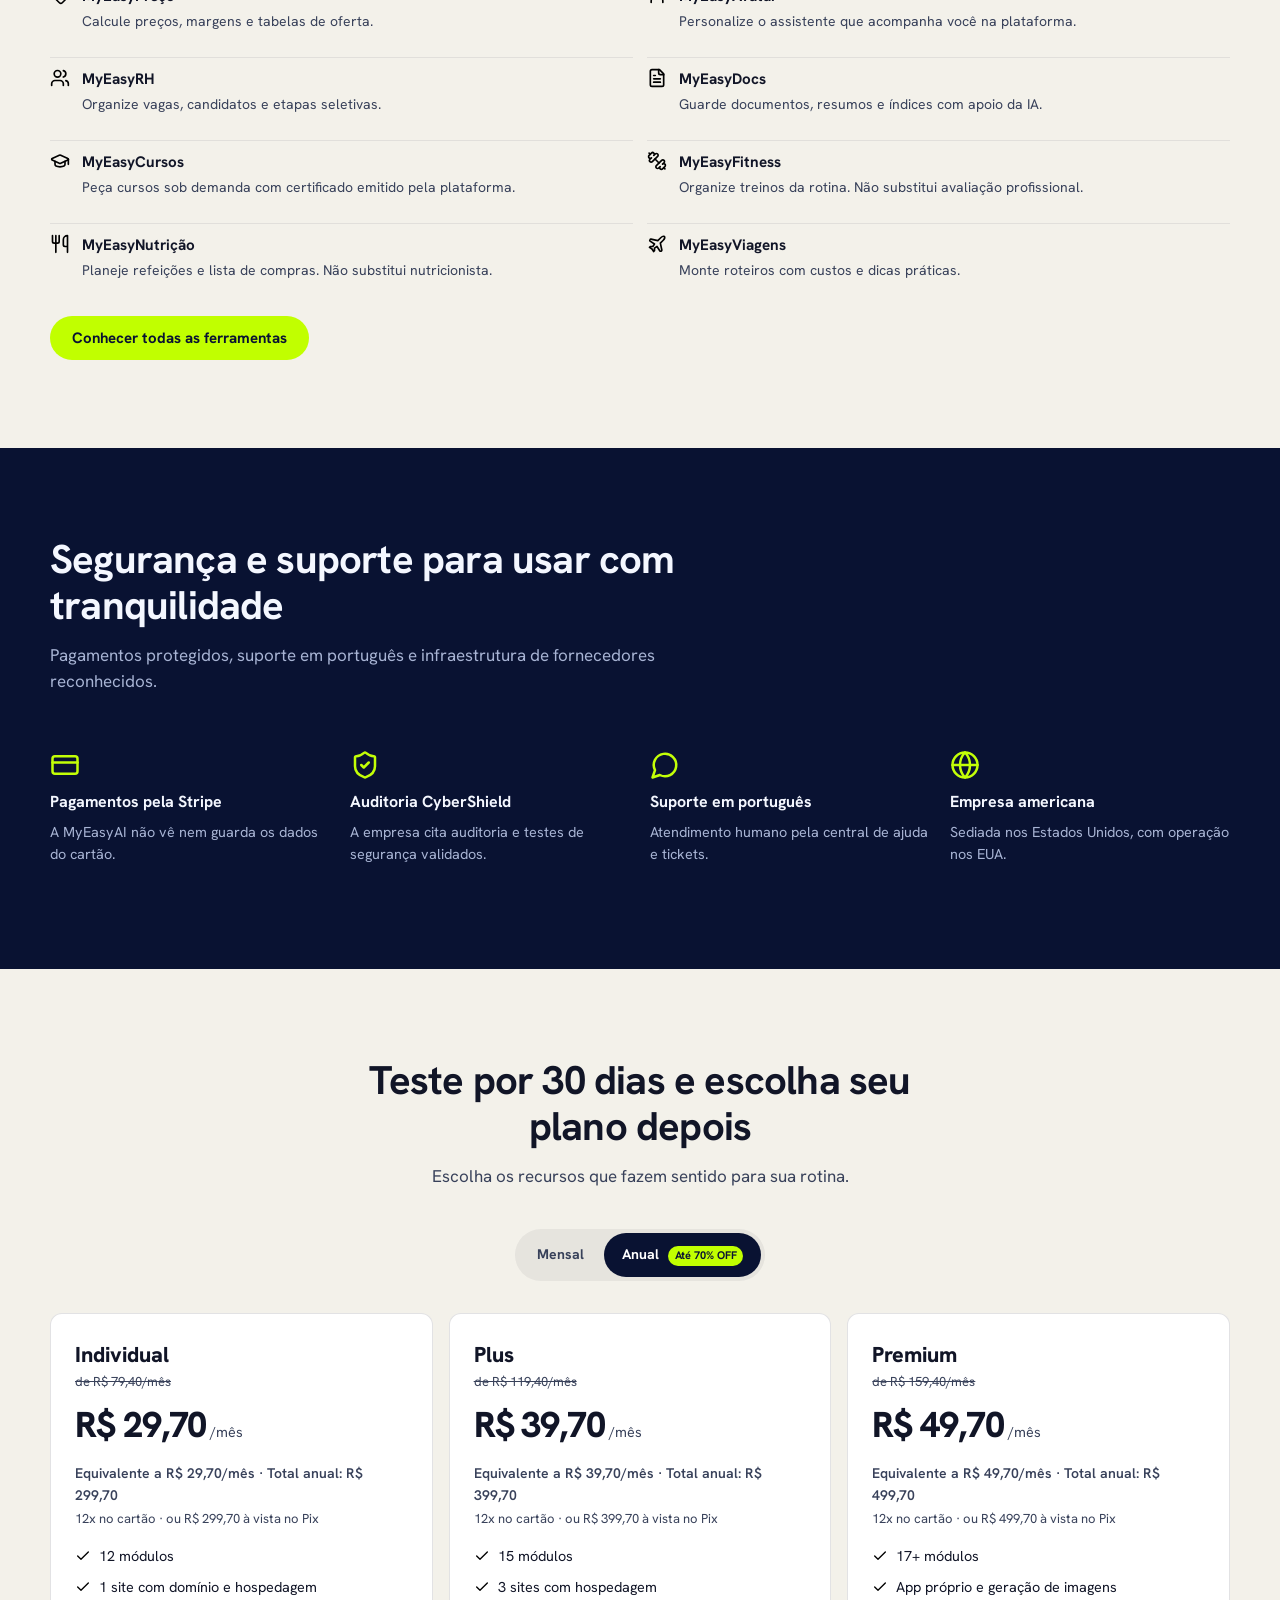
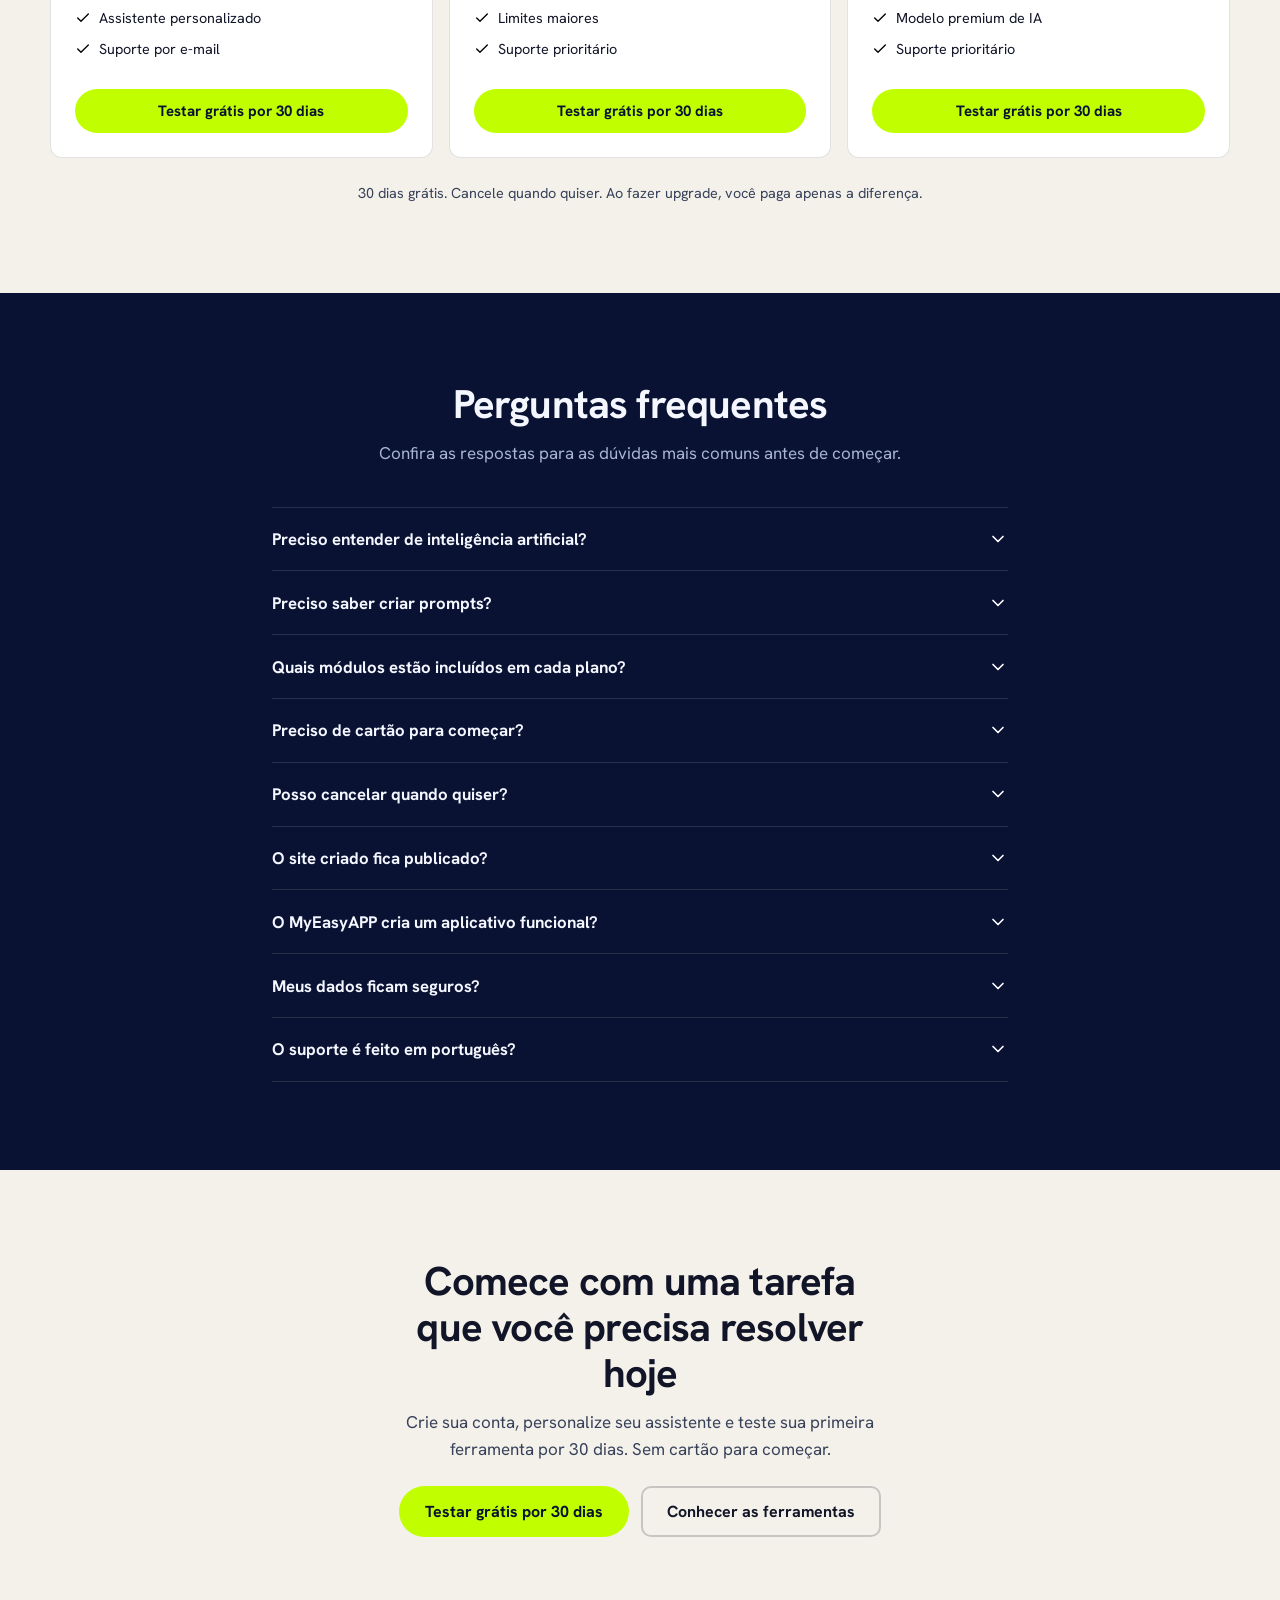
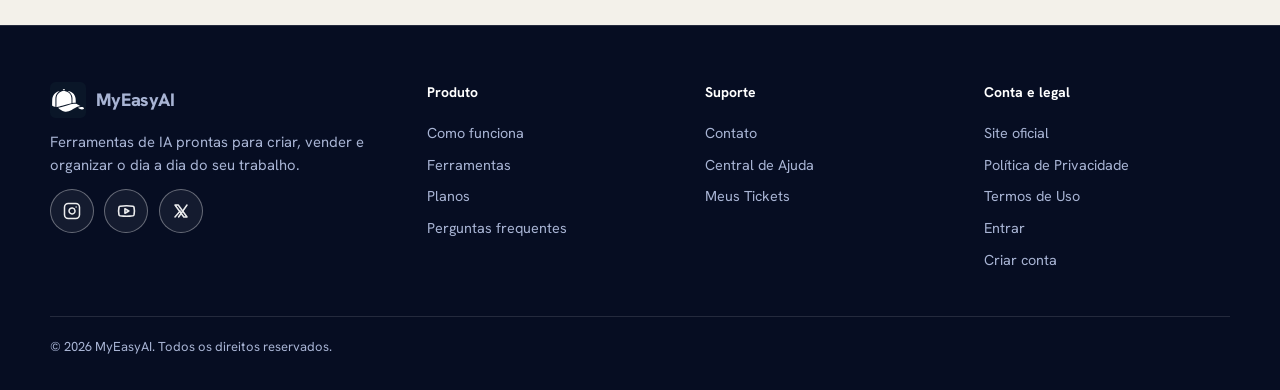
==== commit 78dfd05c: "ajsute" ====
--- a/index.html
+++ b/index.html
@@ -95,42 +95,42 @@
           {
             "@type": "Question",
             "name": "Preciso saber criar prompts?",
-            "acceptedAnswer": { "@type": "Answer", "text": "Não. Cada módulo guia o processo com perguntas em português, sem exigir que você escreva prompts." }
+            "acceptedAnswer": { "@type": "Answer", "text": "Não. Você responde perguntas em português e avança sem precisar escrever prompts." }
           },
           {
             "@type": "Question",
             "name": "Quais módulos estão incluídos em cada plano?",
-            "acceptedAnswer": { "@type": "Answer", "text": "O Individual inclui 12 módulos, o Plus inclui 15 e o Premium libera 17 ou mais. A quantidade de sites, o app próprio e a geração de imagens variam conforme o plano." }
+            "acceptedAnswer": { "@type": "Answer", "text": "No Individual você tem 12 módulos, no Plus 15 e no Premium 17 ou mais. A quantidade de sites, o app próprio e a geração de imagens mudam conforme o plano que você escolher." }
           },
           {
             "@type": "Question",
             "name": "Preciso de cartão para começar?",
-            "acceptedAnswer": { "@type": "Answer", "text": "Não. Você inicia o teste de 30 dias sem cartão e só adiciona um meio de pagamento se quiser continuar depois." }
+            "acceptedAnswer": { "@type": "Answer", "text": "Não. Você começa o teste de 30 dias sem cartão e só adiciona um meio de pagamento se quiser continuar depois." }
           },
           {
             "@type": "Question",
             "name": "Posso cancelar quando quiser?",
-            "acceptedAnswer": { "@type": "Answer", "text": "Sim. Você pode cancelar quando quiser na própria conta, sem precisar falar com atendimento." }
+            "acceptedAnswer": { "@type": "Answer", "text": "Sim. Você cancela quando quiser na própria conta, sem precisar falar com atendimento." }
           },
           {
             "@type": "Question",
             "name": "O site criado fica publicado?",
-            "acceptedAnswer": { "@type": "Answer", "text": "Sim. O site criado na plataforma fica publicado com domínio e hospedagem inclusos enquanto a assinatura estiver ativa, conforme o plano." }
+            "acceptedAnswer": { "@type": "Answer", "text": "Sim. Enquanto sua assinatura estiver ativa, o site que você criar fica publicado com domínio e hospedagem, conforme o plano." }
           },
           {
             "@type": "Question",
             "name": "O MyEasyAPP cria um aplicativo funcional?",
-            "acceptedAnswer": { "@type": "Answer", "text": "O MyEasyAPP ajuda a organizar telas, fluxos e a primeira versão visual da sua ideia. Use o resultado como protótipo para testar, apresentar ou continuar desenvolvendo." }
+            "acceptedAnswer": { "@type": "Answer", "text": "Você descreve a ideia e organiza telas, fluxos e a primeira versão visual. Use o resultado como protótipo para testar, apresentar ou continuar desenvolvendo." }
           },
           {
             "@type": "Question",
             "name": "Meus dados ficam seguros?",
-            "acceptedAnswer": { "@type": "Answer", "text": "Os pagamentos são processados pela Stripe e a plataforma cita auditoria de segurança da CyberShield. A MyEasyAI não armazena os dados do cartão." }
+            "acceptedAnswer": { "@type": "Answer", "text": "Você paga pela Stripe, sem que a MyEasyAI guarde os dados do cartão. Você também conta com auditoria de segurança citada pela CyberShield." }
           },
           {
             "@type": "Question",
             "name": "O suporte é feito em português?",
-            "acceptedAnswer": { "@type": "Answer", "text": "Sim. O suporte humano é feito em português pela central de ajuda e tickets." }
+            "acceptedAnswer": { "@type": "Answer", "text": "Sim. Você fala com suporte humano em português pela central de ajuda e pelos tickets." }
           }
         ]
       }
@@ -591,18 +591,18 @@
       <div class="container">
         <div class="section-head center">
           <h2 class="section-title" id="faq-title">Perguntas frequentes</h2>
-          <p class="section-lead">Dúvidas que costumam surgir antes de começar o teste.</p>
+          <p class="section-lead">Confira as respostas para as dúvidas mais comuns antes de começar.</p>
         </div>
         <div class="faq-list faq-list--on-dark">
           <div class="faq-item"><button type="button" aria-expanded="false" aria-controls="faq-1" id="faq-btn-1">Preciso entender de inteligência artificial?<img class="icon" src="assets/icons/chevron-down.svg" alt="" aria-hidden="true"></button><div class="faq-panel" id="faq-1" role="region" aria-labelledby="faq-btn-1" hidden><p>Não. As ferramentas já vêm configuradas. Você escolhe a tarefa, responde perguntas simples e revisa o resultado.</p></div></div>
-          <div class="faq-item"><button type="button" aria-expanded="false" aria-controls="faq-2" id="faq-btn-2">Preciso saber criar prompts?<img class="icon" src="assets/icons/chevron-down.svg" alt="" aria-hidden="true"></button><div class="faq-panel" id="faq-2" role="region" aria-labelledby="faq-btn-2" hidden><p>Não. Cada módulo guia o processo com perguntas em português, sem exigir que você escreva prompts.</p></div></div>
-          <div class="faq-item"><button type="button" aria-expanded="false" aria-controls="faq-3" id="faq-btn-3">Quais módulos estão incluídos em cada plano?<img class="icon" src="assets/icons/chevron-down.svg" alt="" aria-hidden="true"></button><div class="faq-panel" id="faq-3" role="region" aria-labelledby="faq-btn-3" hidden><p>O Individual inclui 12 módulos, o Plus inclui 15 e o Premium libera 17 ou mais. A quantidade de sites, o app próprio e a geração de imagens variam conforme o plano.</p></div></div>
-          <div class="faq-item"><button type="button" aria-expanded="false" aria-controls="faq-4" id="faq-btn-4">Preciso de cartão para começar?<img class="icon" src="assets/icons/chevron-down.svg" alt="" aria-hidden="true"></button><div class="faq-panel" id="faq-4" role="region" aria-labelledby="faq-btn-4" hidden><p>Não. Você inicia o teste de 30 dias sem cartão e só adiciona um meio de pagamento se quiser continuar depois.</p></div></div>
-          <div class="faq-item"><button type="button" aria-expanded="false" aria-controls="faq-5" id="faq-btn-5">Posso cancelar quando quiser?<img class="icon" src="assets/icons/chevron-down.svg" alt="" aria-hidden="true"></button><div class="faq-panel" id="faq-5" role="region" aria-labelledby="faq-btn-5" hidden><p>Sim. Você pode cancelar quando quiser na própria conta, sem precisar falar com atendimento.</p></div></div>
-          <div class="faq-item"><button type="button" aria-expanded="false" aria-controls="faq-6" id="faq-btn-6">O site criado fica publicado?<img class="icon" src="assets/icons/chevron-down.svg" alt="" aria-hidden="true"></button><div class="faq-panel" id="faq-6" role="region" aria-labelledby="faq-btn-6" hidden><p>Sim. O site criado na plataforma fica publicado com domínio e hospedagem inclusos enquanto a assinatura estiver ativa, conforme o plano.</p></div></div>
-          <div class="faq-item"><button type="button" aria-expanded="false" aria-controls="faq-7" id="faq-btn-7">O MyEasyAPP cria um aplicativo funcional?<img class="icon" src="assets/icons/chevron-down.svg" alt="" aria-hidden="true"></button><div class="faq-panel" id="faq-7" role="region" aria-labelledby="faq-btn-7" hidden><p>O MyEasyAPP ajuda a organizar telas, fluxos e a primeira versão visual da sua ideia. Use o resultado como protótipo para testar, apresentar ou continuar desenvolvendo.</p></div></div>
-          <div class="faq-item"><button type="button" aria-expanded="false" aria-controls="faq-8" id="faq-btn-8">Meus dados ficam seguros?<img class="icon" src="assets/icons/chevron-down.svg" alt="" aria-hidden="true"></button><div class="faq-panel" id="faq-8" role="region" aria-labelledby="faq-btn-8" hidden><p>Os pagamentos são processados pela Stripe e a plataforma cita auditoria de segurança da CyberShield. A MyEasyAI não armazena os dados do cartão.</p></div></div>
-          <div class="faq-item"><button type="button" aria-expanded="false" aria-controls="faq-9" id="faq-btn-9">O suporte é feito em português?<img class="icon" src="assets/icons/chevron-down.svg" alt="" aria-hidden="true"></button><div class="faq-panel" id="faq-9" role="region" aria-labelledby="faq-btn-9" hidden><p>Sim. O suporte humano é feito em português pela central de ajuda e tickets.</p></div></div>
+          <div class="faq-item"><button type="button" aria-expanded="false" aria-controls="faq-2" id="faq-btn-2">Preciso saber criar prompts?<img class="icon" src="assets/icons/chevron-down.svg" alt="" aria-hidden="true"></button><div class="faq-panel" id="faq-2" role="region" aria-labelledby="faq-btn-2" hidden><p>Não. Você responde perguntas em português e avança sem precisar escrever prompts.</p></div></div>
+          <div class="faq-item"><button type="button" aria-expanded="false" aria-controls="faq-3" id="faq-btn-3">Quais módulos estão incluídos em cada plano?<img class="icon" src="assets/icons/chevron-down.svg" alt="" aria-hidden="true"></button><div class="faq-panel" id="faq-3" role="region" aria-labelledby="faq-btn-3" hidden><p>No Individual você tem 12 módulos, no Plus 15 e no Premium 17 ou mais. A quantidade de sites, o app próprio e a geração de imagens mudam conforme o plano que você escolher.</p></div></div>
+          <div class="faq-item"><button type="button" aria-expanded="false" aria-controls="faq-4" id="faq-btn-4">Preciso de cartão para começar?<img class="icon" src="assets/icons/chevron-down.svg" alt="" aria-hidden="true"></button><div class="faq-panel" id="faq-4" role="region" aria-labelledby="faq-btn-4" hidden><p>Não. Você começa o teste de 30 dias sem cartão e só adiciona um meio de pagamento se quiser continuar depois.</p></div></div>
+          <div class="faq-item"><button type="button" aria-expanded="false" aria-controls="faq-5" id="faq-btn-5">Posso cancelar quando quiser?<img class="icon" src="assets/icons/chevron-down.svg" alt="" aria-hidden="true"></button><div class="faq-panel" id="faq-5" role="region" aria-labelledby="faq-btn-5" hidden><p>Sim. Você cancela quando quiser na própria conta, sem precisar falar com atendimento.</p></div></div>
+          <div class="faq-item"><button type="button" aria-expanded="false" aria-controls="faq-6" id="faq-btn-6">O site criado fica publicado?<img class="icon" src="assets/icons/chevron-down.svg" alt="" aria-hidden="true"></button><div class="faq-panel" id="faq-6" role="region" aria-labelledby="faq-btn-6" hidden><p>Sim. Enquanto sua assinatura estiver ativa, o site que você criar fica publicado com domínio e hospedagem, conforme o plano.</p></div></div>
+          <div class="faq-item"><button type="button" aria-expanded="false" aria-controls="faq-7" id="faq-btn-7">O MyEasyAPP cria um aplicativo funcional?<img class="icon" src="assets/icons/chevron-down.svg" alt="" aria-hidden="true"></button><div class="faq-panel" id="faq-7" role="region" aria-labelledby="faq-btn-7" hidden><p>Você descreve a ideia e organiza telas, fluxos e a primeira versão visual. Use o resultado como protótipo para testar, apresentar ou continuar desenvolvendo.</p></div></div>
+          <div class="faq-item"><button type="button" aria-expanded="false" aria-controls="faq-8" id="faq-btn-8">Meus dados ficam seguros?<img class="icon" src="assets/icons/chevron-down.svg" alt="" aria-hidden="true"></button><div class="faq-panel" id="faq-8" role="region" aria-labelledby="faq-btn-8" hidden><p>Você paga pela Stripe, sem que a MyEasyAI guarde os dados do cartão. Você também conta com auditoria de segurança citada pela CyberShield.</p></div></div>
+          <div class="faq-item"><button type="button" aria-expanded="false" aria-controls="faq-9" id="faq-btn-9">O suporte é feito em português?<img class="icon" src="assets/icons/chevron-down.svg" alt="" aria-hidden="true"></button><div class="faq-panel" id="faq-9" role="region" aria-labelledby="faq-btn-9" hidden><p>Sim. Você fala com suporte humano em português pela central de ajuda e pelos tickets.</p></div></div>
         </div>
       </div>
     </section>
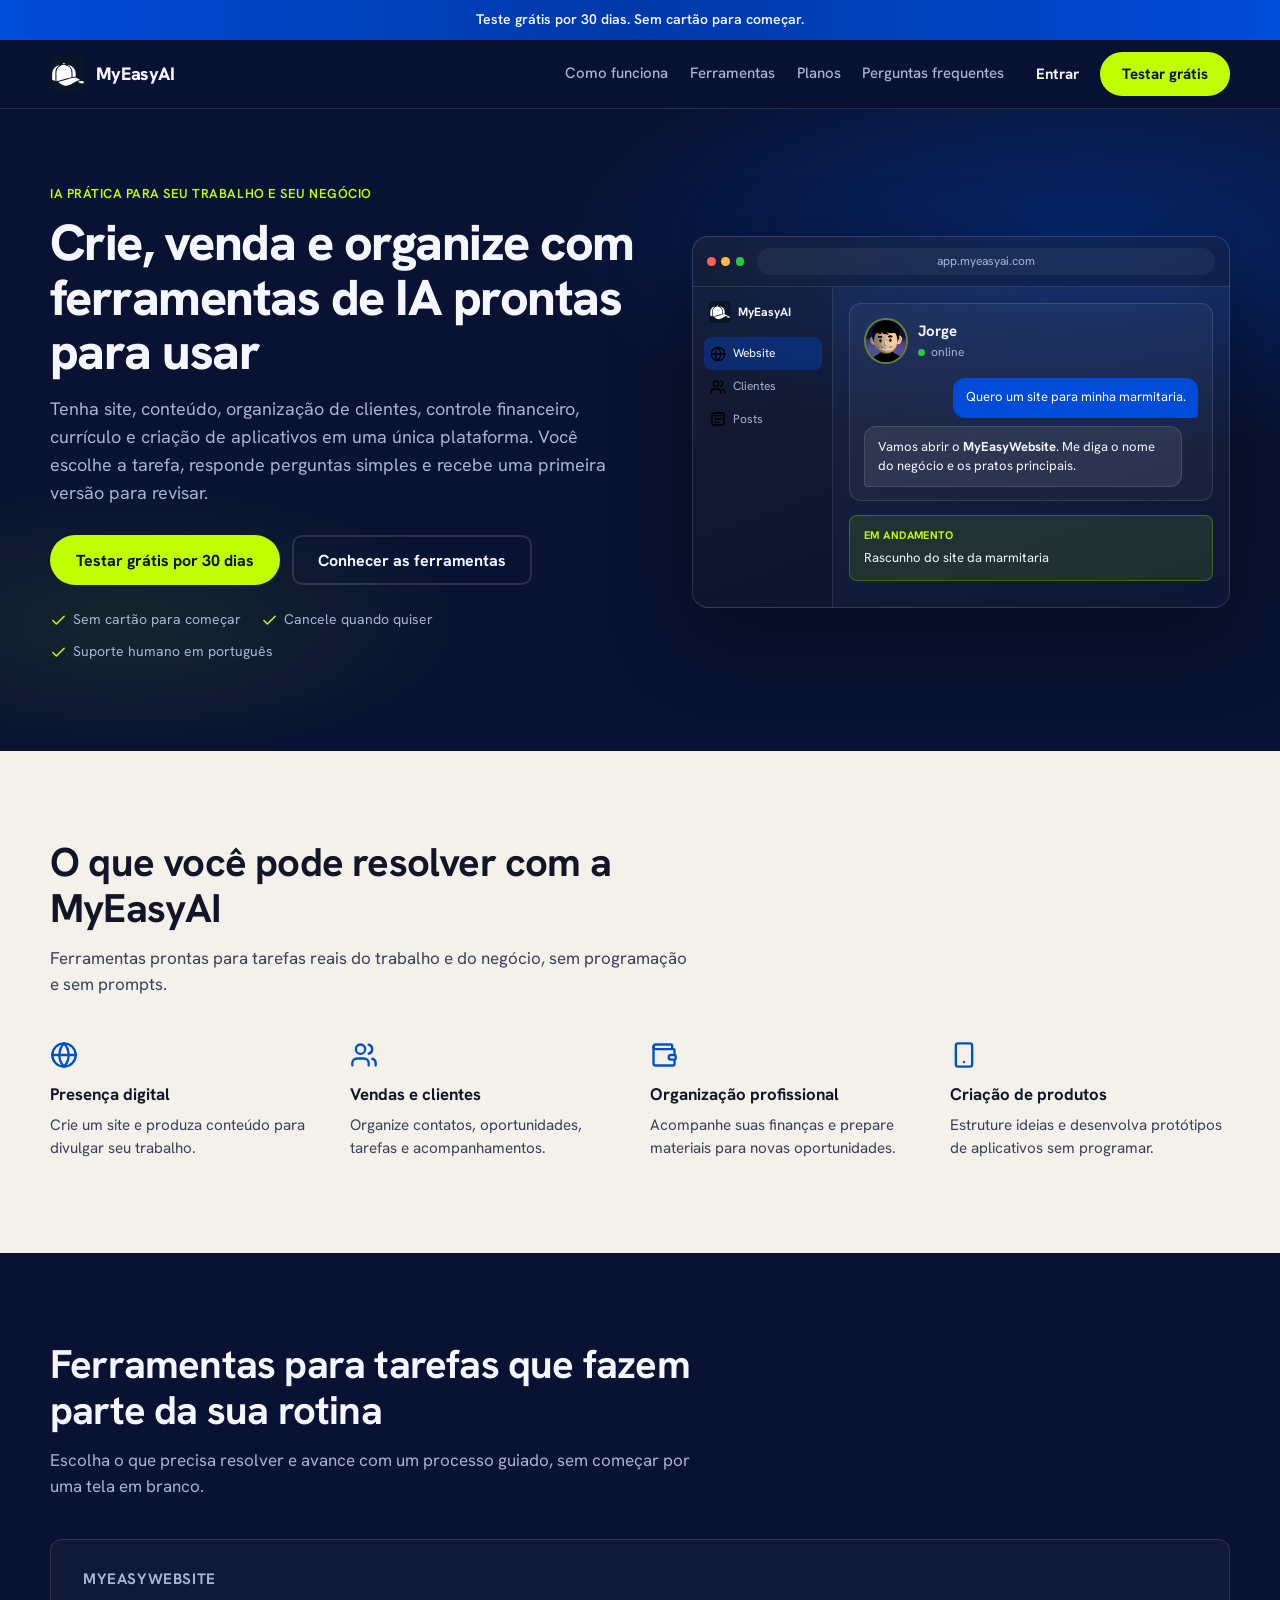
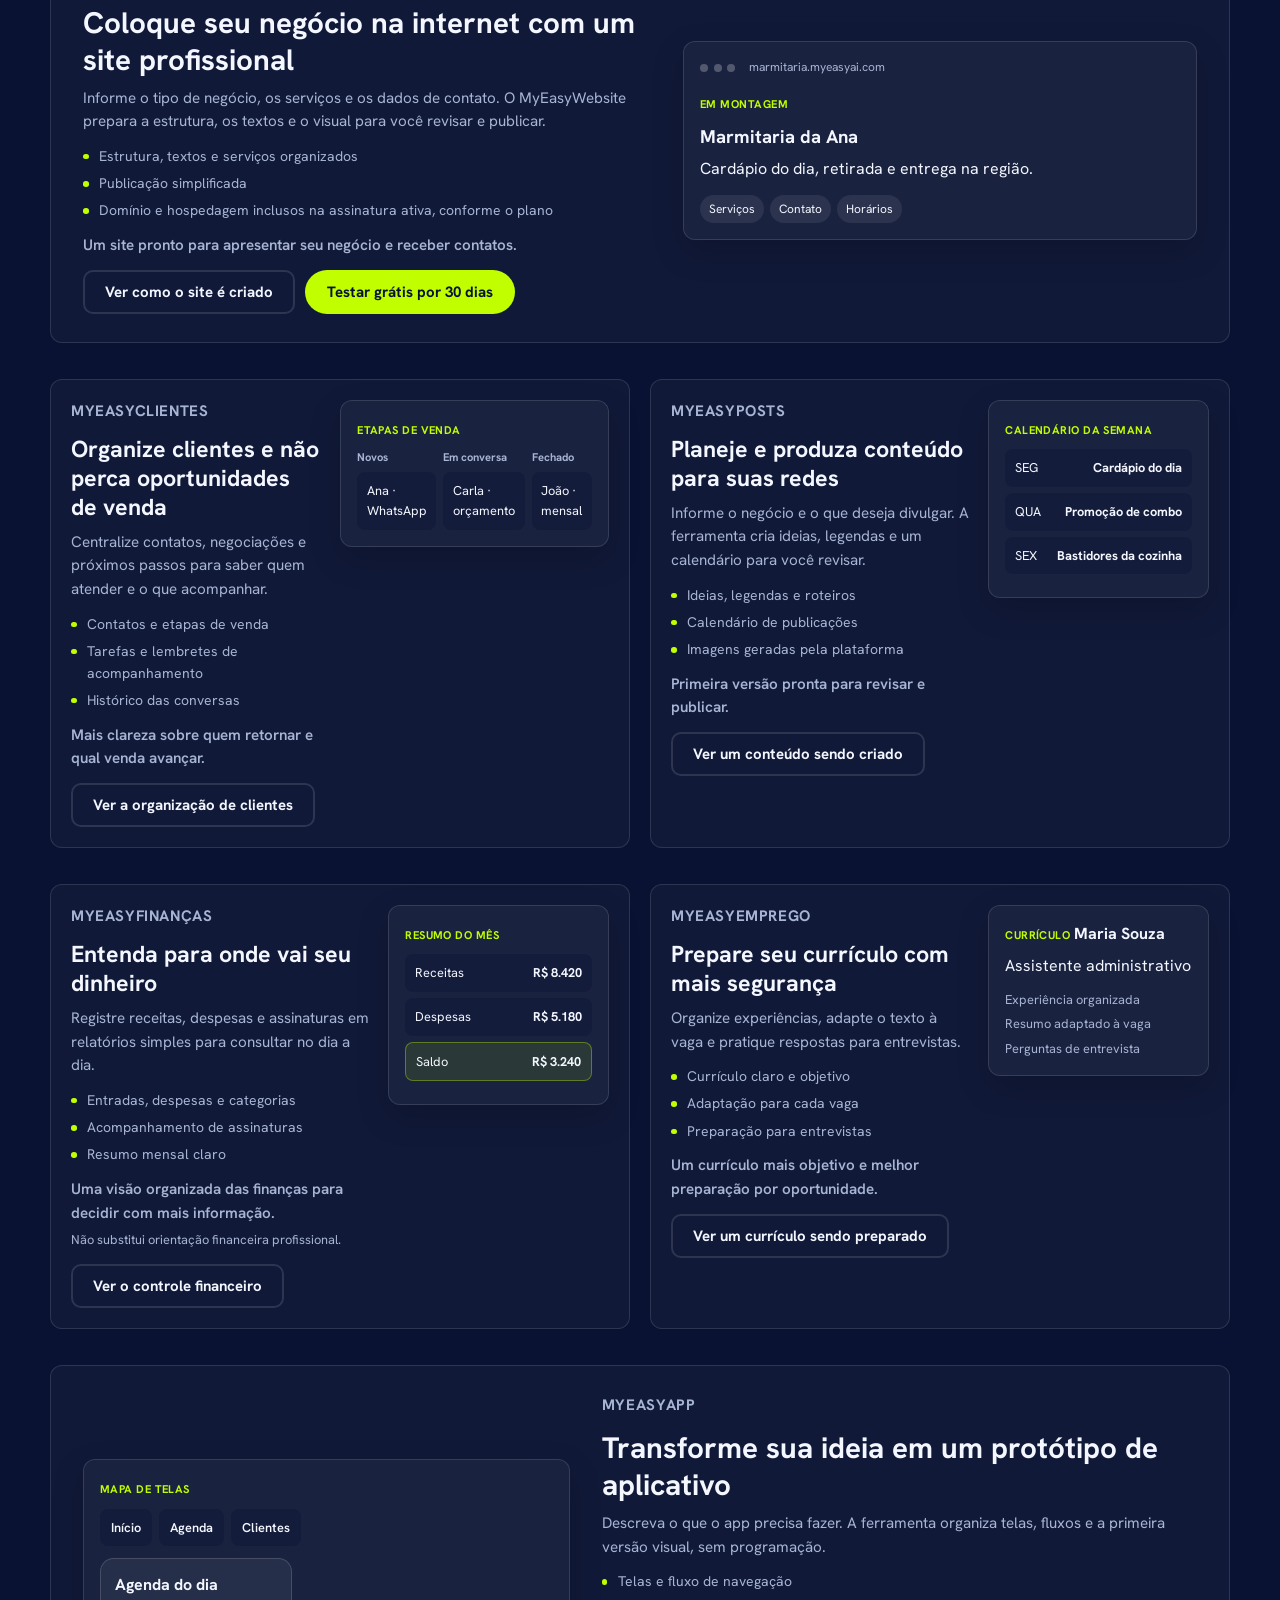
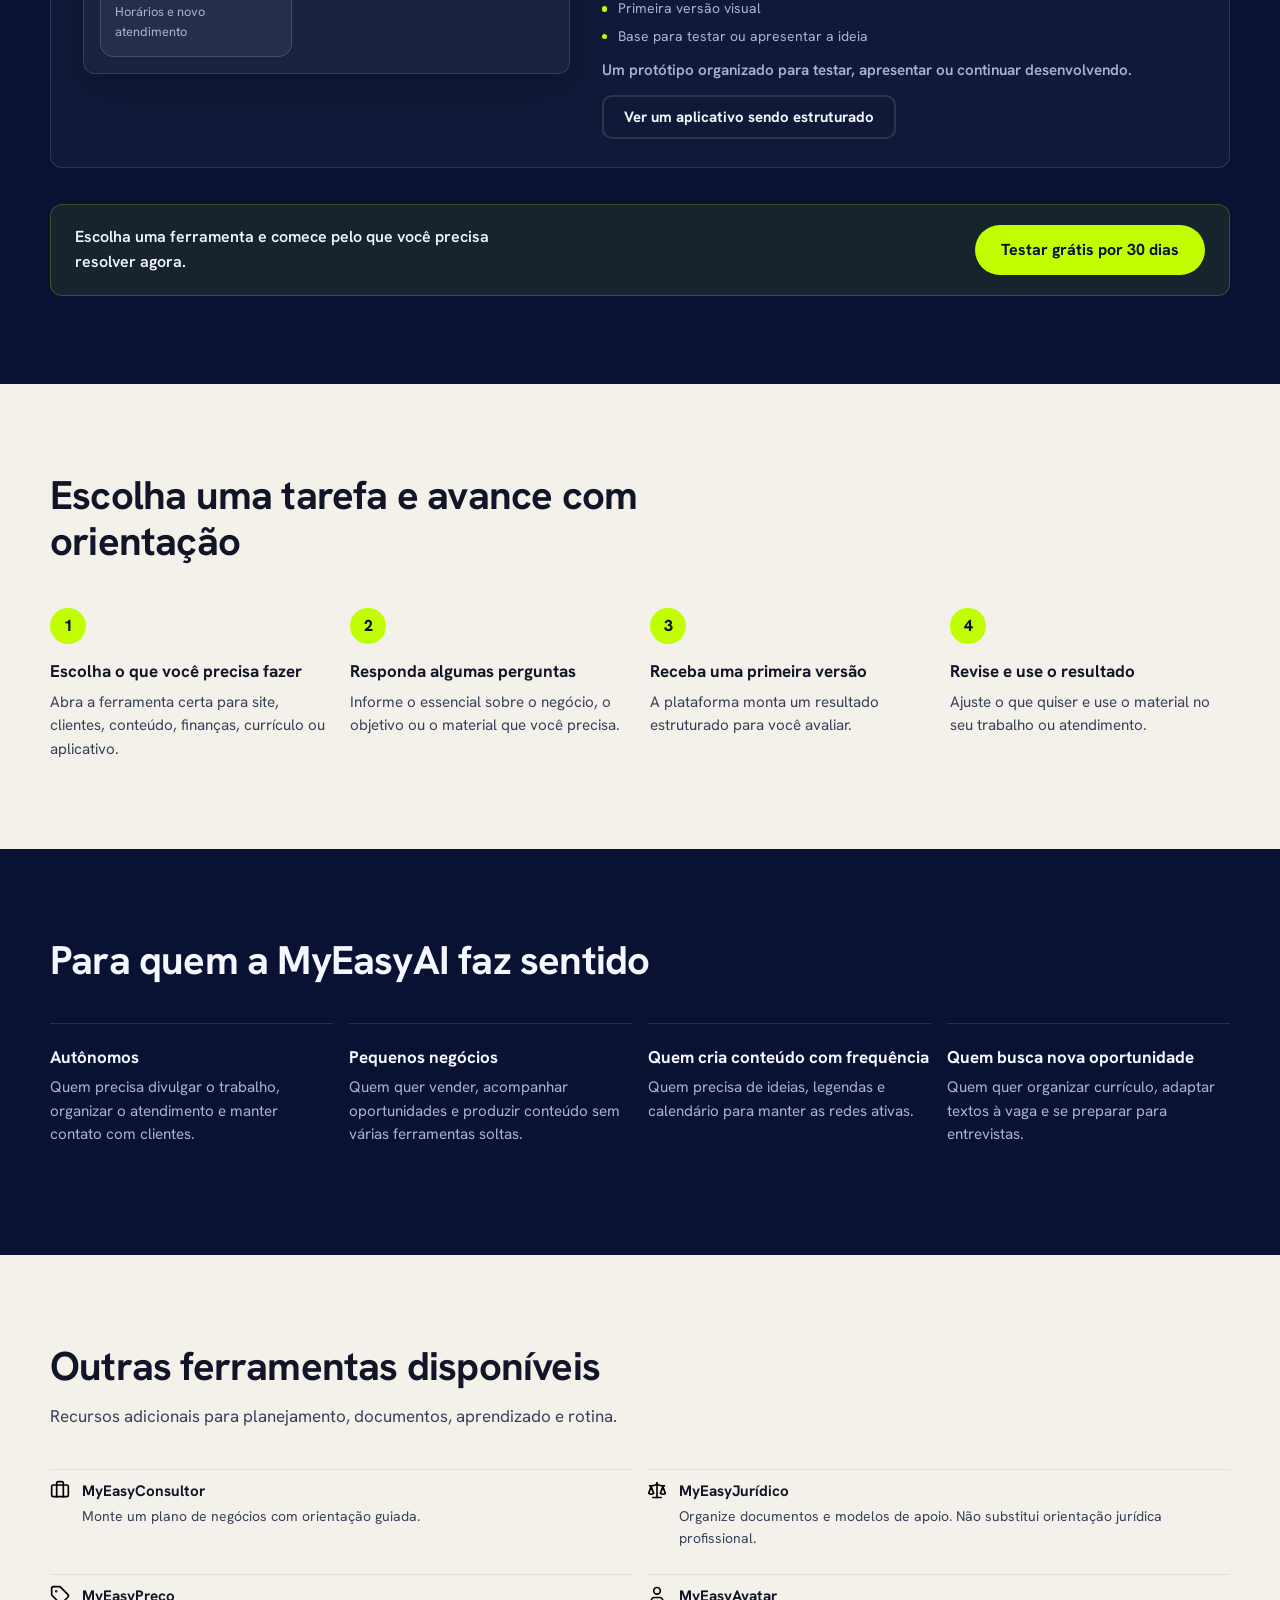
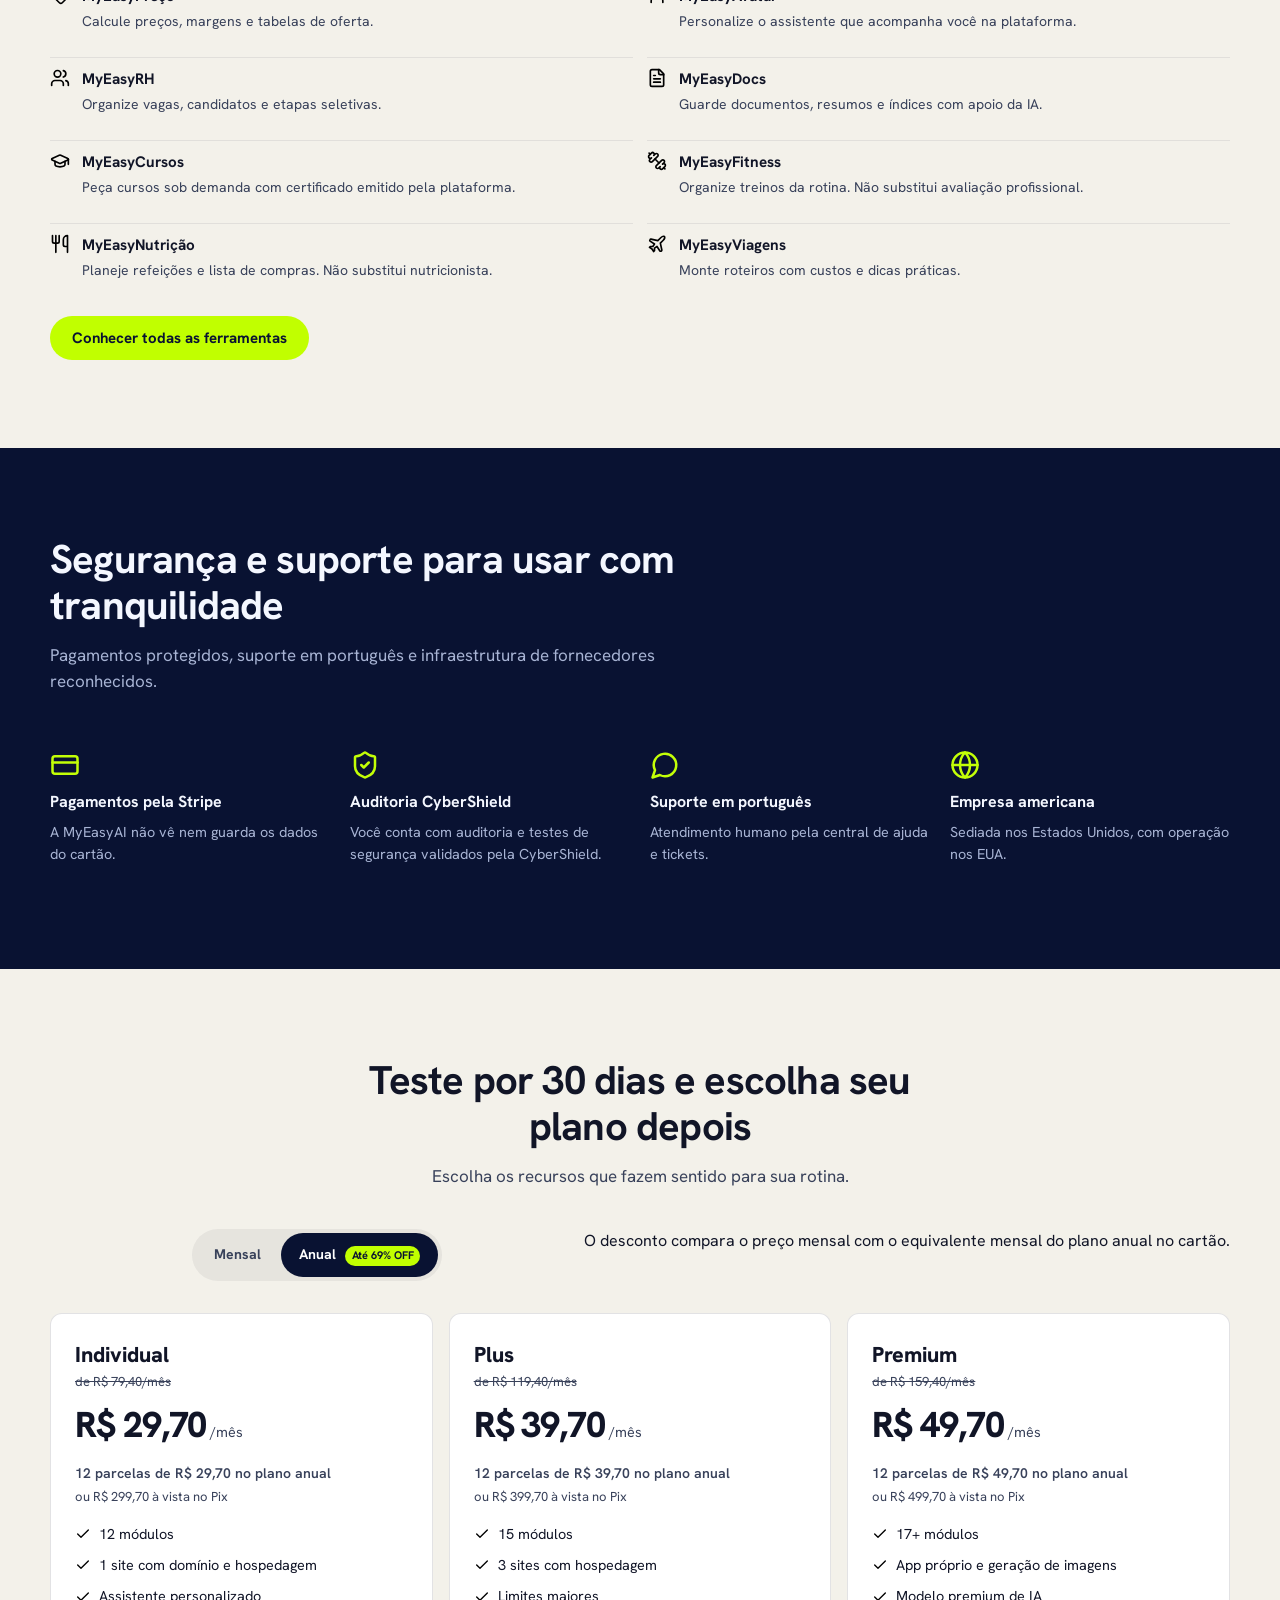
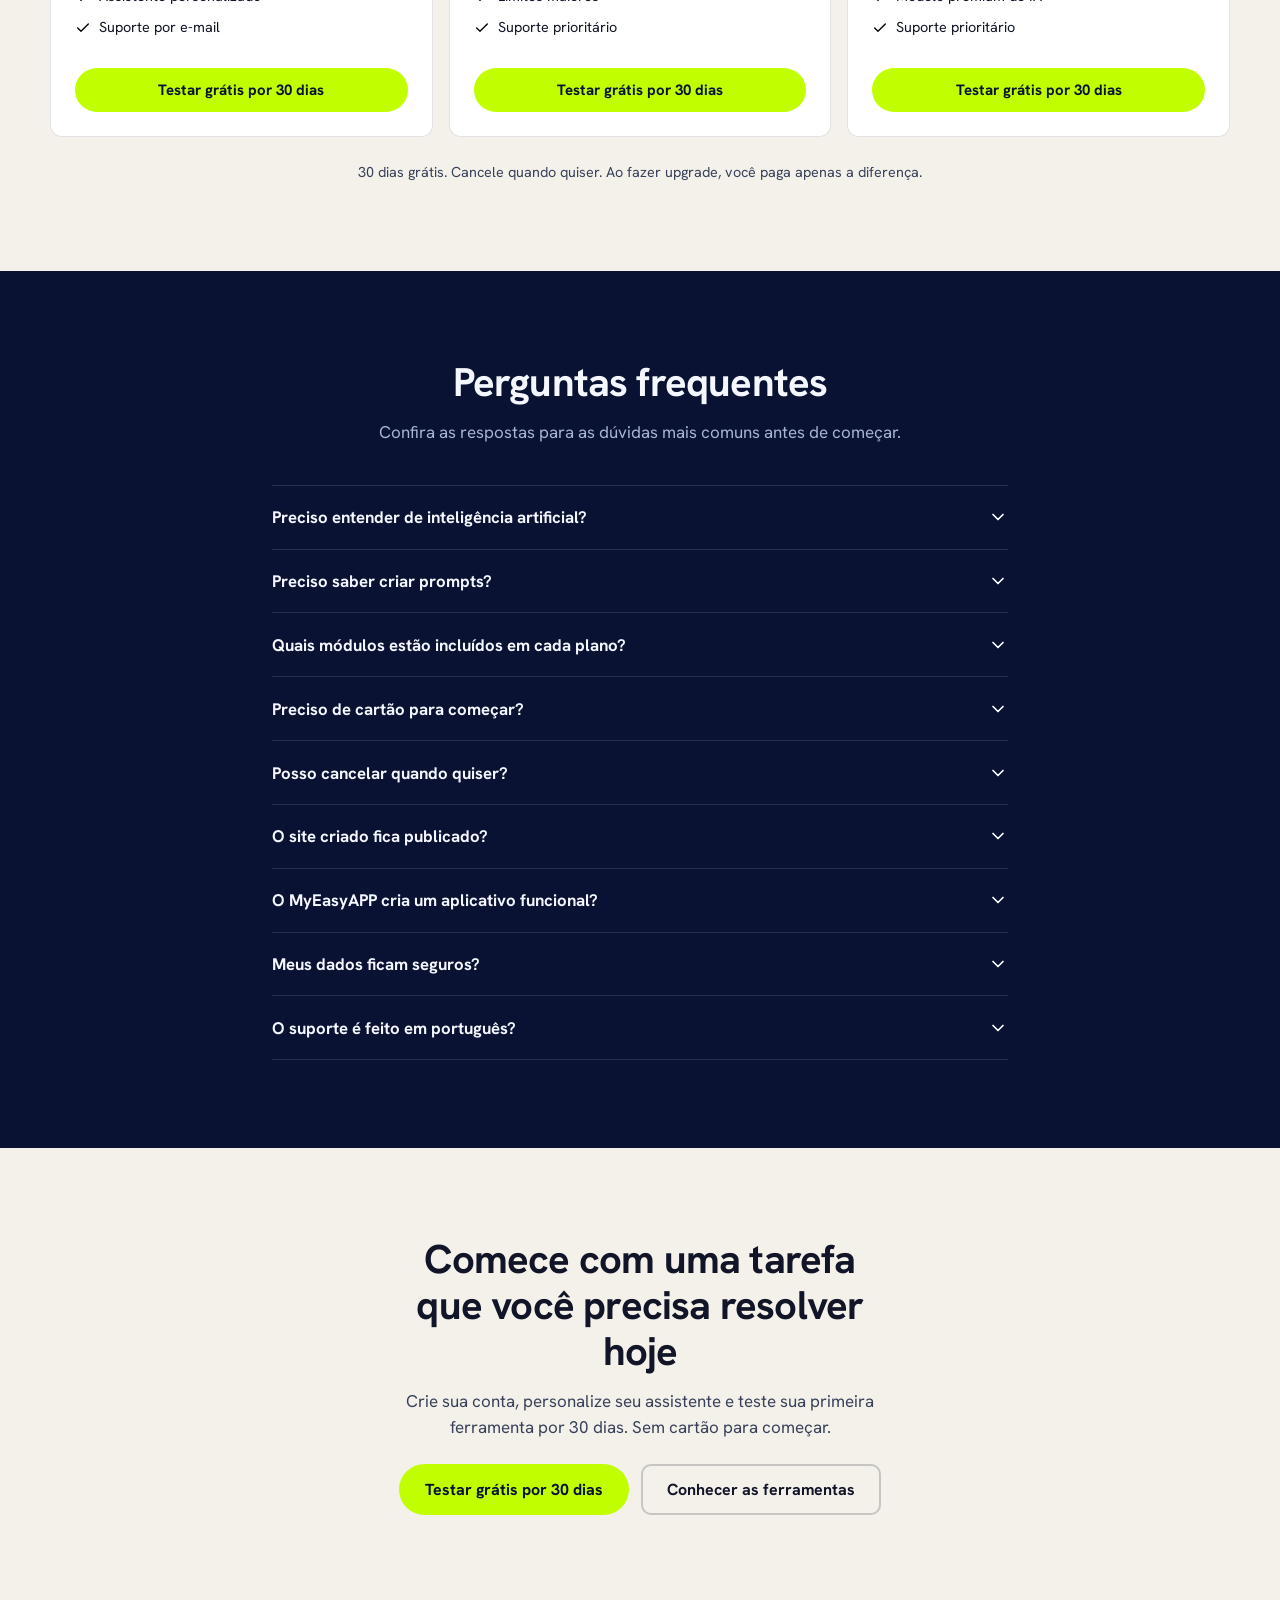
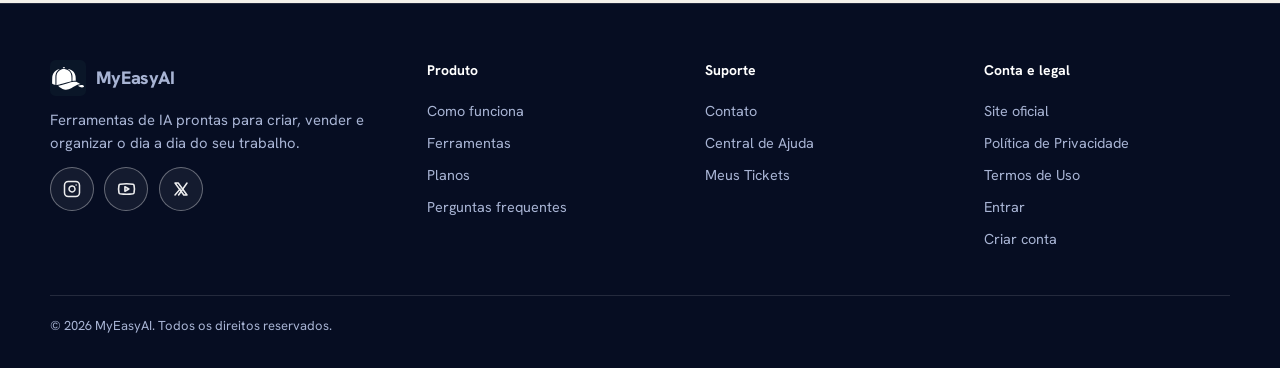
==== commit 4a123500: "fix: clarify annual Pix vs card pricing Co-authored-by: Cursor <cursoragent@cursor.com>" ====
--- a/index.html
+++ b/index.html
@@ -66,11 +66,11 @@
         "description": "Ferramentas de IA prontas para criar site, produzir conteúdo, organizar clientes, controlar finanças, preparar currículo e estruturar aplicativos, sem programação e sem prompts.",
         "offers": [
           { "@type": "Offer", "name": "Teste grátis", "price": "0", "priceCurrency": "BRL", "description": "Teste grátis por 30 dias, sem cartão para começar.", "url": "https://myeasyai.com/auth/signup" },
-          { "@type": "Offer", "name": "Individual anual", "price": "299.70", "priceCurrency": "BRL", "description": "Plano Individual cobrado anualmente (R$ 299,70/ano), equivalente a R$ 29,70 por mês.", "url": "https://myeasyai.com/auth/signup" },
+          { "@type": "Offer", "name": "Individual anual Pix", "price": "299.70", "priceCurrency": "BRL", "description": "Plano Individual anual à vista no Pix por R$ 299,70. No cartão: 12 parcelas de R$ 29,70 (equivalente mensal anunciado).", "url": "https://myeasyai.com/auth/signup" },
           { "@type": "Offer", "name": "Individual mensal", "price": "79.40", "priceCurrency": "BRL", "description": "Plano Individual com cobrança mensal de R$ 79,40 por mês.", "url": "https://myeasyai.com/auth/signup" },
-          { "@type": "Offer", "name": "Plus anual", "price": "399.70", "priceCurrency": "BRL", "description": "Plano Plus cobrado anualmente (R$ 399,70/ano), equivalente a R$ 39,70 por mês.", "url": "https://myeasyai.com/auth/signup" },
+          { "@type": "Offer", "name": "Plus anual Pix", "price": "399.70", "priceCurrency": "BRL", "description": "Plano Plus anual à vista no Pix por R$ 399,70. No cartão: 12 parcelas de R$ 39,70 (equivalente mensal anunciado).", "url": "https://myeasyai.com/auth/signup" },
           { "@type": "Offer", "name": "Plus mensal", "price": "119.40", "priceCurrency": "BRL", "description": "Plano Plus com cobrança mensal de R$ 119,40 por mês.", "url": "https://myeasyai.com/auth/signup" },
-          { "@type": "Offer", "name": "Premium anual", "price": "499.70", "priceCurrency": "BRL", "description": "Plano Premium cobrado anualmente (R$ 499,70/ano), equivalente a R$ 49,70 por mês.", "url": "https://myeasyai.com/auth/signup" },
+          { "@type": "Offer", "name": "Premium anual Pix", "price": "499.70", "priceCurrency": "BRL", "description": "Plano Premium anual à vista no Pix por R$ 499,70. No cartão: 12 parcelas de R$ 49,70 (equivalente mensal anunciado).", "url": "https://myeasyai.com/auth/signup" },
           { "@type": "Offer", "name": "Premium mensal", "price": "159.40", "priceCurrency": "BRL", "description": "Plano Premium com cobrança mensal de R$ 159,40 por mês.", "url": "https://myeasyai.com/auth/signup" }
         ],
         "publisher": { "@id": "https://myeasyai.com/#organization" },
@@ -125,7 +125,7 @@
           {
             "@type": "Question",
             "name": "Meus dados ficam seguros?",
-            "acceptedAnswer": { "@type": "Answer", "text": "Você paga pela Stripe, sem que a MyEasyAI guarde os dados do cartão. Você também conta com auditoria de segurança citada pela CyberShield." }
+            "acceptedAnswer": { "@type": "Answer", "text": "Você paga pela Stripe, sem que a MyEasyAI guarde os dados do cartão. Você também conta com auditoria e testes de segurança validados pela CyberShield." }
           },
           {
             "@type": "Question",
@@ -516,7 +516,7 @@
         </div>
         <div class="trust-grid trust-grid--compact">
           <article class="trust-item"><img class="icon icon-lg" src="assets/icons/credit-card.svg" alt="" aria-hidden="true"><h3>Pagamentos pela Stripe</h3><p>A MyEasyAI não vê nem guarda os dados do cartão.</p></article>
-          <article class="trust-item"><img class="icon icon-lg" src="assets/icons/shield-check.svg" alt="" aria-hidden="true"><h3>Auditoria CyberShield</h3><p>A empresa cita auditoria e testes de segurança validados.</p></article>
+          <article class="trust-item"><img class="icon icon-lg" src="assets/icons/shield-check.svg" alt="" aria-hidden="true"><h3>Auditoria CyberShield</h3><p>Você conta com auditoria e testes de segurança validados pela CyberShield.</p></article>
           <article class="trust-item"><img class="icon icon-lg" src="assets/icons/message-circle.svg" alt="" aria-hidden="true"><h3>Suporte em português</h3><p>Atendimento humano pela central de ajuda e tickets.</p></article>
           <article class="trust-item"><img class="icon icon-lg" src="assets/icons/globe.svg" alt="" aria-hidden="true"><h3>Empresa americana</h3><p>Sediada nos Estados Unidos, com operação nos EUA.</p></article>
         </div>
@@ -532,16 +532,17 @@
         <div class="billing-wrap">
           <div class="billing-toggle" role="group" aria-label="Periodicidade do plano">
             <button type="button" class="billing-btn" id="billing-monthly" aria-pressed="false" data-billing="monthly">Mensal</button>
-            <button type="button" class="billing-btn" id="billing-annual" aria-pressed="true" data-billing="annual">Anual <span class="badge">Até 70% OFF</span></button>
-          </div>
+            <button type="button" class="billing-btn" id="billing-annual" aria-pressed="true" data-billing="annual">Anual <span class="badge">Até 69% OFF</span></button>
+          </div>
+          <p class="billing-hint">O desconto compara o preço mensal com o equivalente mensal do plano anual no cartão.</p>
         </div>
         <div class="plans-grid">
           <article class="plan-card" data-plan="individual">
             <h3>Individual</h3>
             <p class="plan-was" data-was>de R$ 79,40/mês</p>
             <div class="plan-price"><span class="amount" data-price-annual="29,70" data-price-monthly="79,40">R$ 29,70</span><span class="period">/mês</span></div>
-            <p class="plan-billing-detail" data-show="annual">Equivalente a R$ 29,70/mês · Total anual: R$ 299,70</p>
-            <p class="plan-note" data-show="annual">12x no cartão · ou R$ 299,70 à vista no Pix</p>
+            <p class="plan-billing-detail" data-show="annual">12 parcelas de R$ 29,70 no plano anual</p>
+            <p class="plan-note" data-show="annual">ou R$ 299,70 à vista no Pix</p>
             <p class="plan-note" data-show="monthly">Cobrança mensal de R$ 79,40</p>
             <ul class="plan-features">
               <li><img class="icon" src="assets/icons/check.svg" alt="" aria-hidden="true"> 12 módulos</li>
@@ -555,8 +556,8 @@
             <h3>Plus</h3>
             <p class="plan-was" data-was>de R$ 119,40/mês</p>
             <div class="plan-price"><span class="amount" data-price-annual="39,70" data-price-monthly="119,40">R$ 39,70</span><span class="period">/mês</span></div>
-            <p class="plan-billing-detail" data-show="annual">Equivalente a R$ 39,70/mês · Total anual: R$ 399,70</p>
-            <p class="plan-note" data-show="annual">12x no cartão · ou R$ 399,70 à vista no Pix</p>
+            <p class="plan-billing-detail" data-show="annual">12 parcelas de R$ 39,70 no plano anual</p>
+            <p class="plan-note" data-show="annual">ou R$ 399,70 à vista no Pix</p>
             <p class="plan-note" data-show="monthly">Cobrança mensal de R$ 119,40</p>
             <ul class="plan-features">
               <li><img class="icon" src="assets/icons/check.svg" alt="" aria-hidden="true"> 15 módulos</li>
@@ -570,8 +571,8 @@
             <h3>Premium</h3>
             <p class="plan-was" data-was>de R$ 159,40/mês</p>
             <div class="plan-price"><span class="amount" data-price-annual="49,70" data-price-monthly="159,40">R$ 49,70</span><span class="period">/mês</span></div>
-            <p class="plan-billing-detail" data-show="annual">Equivalente a R$ 49,70/mês · Total anual: R$ 499,70</p>
-            <p class="plan-note" data-show="annual">12x no cartão · ou R$ 499,70 à vista no Pix</p>
+            <p class="plan-billing-detail" data-show="annual">12 parcelas de R$ 49,70 no plano anual</p>
+            <p class="plan-note" data-show="annual">ou R$ 499,70 à vista no Pix</p>
             <p class="plan-note" data-show="monthly">Cobrança mensal de R$ 159,40</p>
             <ul class="plan-features">
               <li><img class="icon" src="assets/icons/check.svg" alt="" aria-hidden="true"> 17+ módulos</li>
@@ -601,7 +602,7 @@
           <div class="faq-item"><button type="button" aria-expanded="false" aria-controls="faq-5" id="faq-btn-5">Posso cancelar quando quiser?<img class="icon" src="assets/icons/chevron-down.svg" alt="" aria-hidden="true"></button><div class="faq-panel" id="faq-5" role="region" aria-labelledby="faq-btn-5" hidden><p>Sim. Você cancela quando quiser na própria conta, sem precisar falar com atendimento.</p></div></div>
           <div class="faq-item"><button type="button" aria-expanded="false" aria-controls="faq-6" id="faq-btn-6">O site criado fica publicado?<img class="icon" src="assets/icons/chevron-down.svg" alt="" aria-hidden="true"></button><div class="faq-panel" id="faq-6" role="region" aria-labelledby="faq-btn-6" hidden><p>Sim. Enquanto sua assinatura estiver ativa, o site que você criar fica publicado com domínio e hospedagem, conforme o plano.</p></div></div>
           <div class="faq-item"><button type="button" aria-expanded="false" aria-controls="faq-7" id="faq-btn-7">O MyEasyAPP cria um aplicativo funcional?<img class="icon" src="assets/icons/chevron-down.svg" alt="" aria-hidden="true"></button><div class="faq-panel" id="faq-7" role="region" aria-labelledby="faq-btn-7" hidden><p>Você descreve a ideia e organiza telas, fluxos e a primeira versão visual. Use o resultado como protótipo para testar, apresentar ou continuar desenvolvendo.</p></div></div>
-          <div class="faq-item"><button type="button" aria-expanded="false" aria-controls="faq-8" id="faq-btn-8">Meus dados ficam seguros?<img class="icon" src="assets/icons/chevron-down.svg" alt="" aria-hidden="true"></button><div class="faq-panel" id="faq-8" role="region" aria-labelledby="faq-btn-8" hidden><p>Você paga pela Stripe, sem que a MyEasyAI guarde os dados do cartão. Você também conta com auditoria de segurança citada pela CyberShield.</p></div></div>
+          <div class="faq-item"><button type="button" aria-expanded="false" aria-controls="faq-8" id="faq-btn-8">Meus dados ficam seguros?<img class="icon" src="assets/icons/chevron-down.svg" alt="" aria-hidden="true"></button><div class="faq-panel" id="faq-8" role="region" aria-labelledby="faq-btn-8" hidden><p>Você paga pela Stripe, sem que a MyEasyAI guarde os dados do cartão. Você também conta com auditoria e testes de segurança validados pela CyberShield.</p></div></div>
           <div class="faq-item"><button type="button" aria-expanded="false" aria-controls="faq-9" id="faq-btn-9">O suporte é feito em português?<img class="icon" src="assets/icons/chevron-down.svg" alt="" aria-hidden="true"></button><div class="faq-panel" id="faq-9" role="region" aria-labelledby="faq-btn-9" hidden><p>Sim. Você fala com suporte humano em português pela central de ajuda e pelos tickets.</p></div></div>
         </div>
       </div>
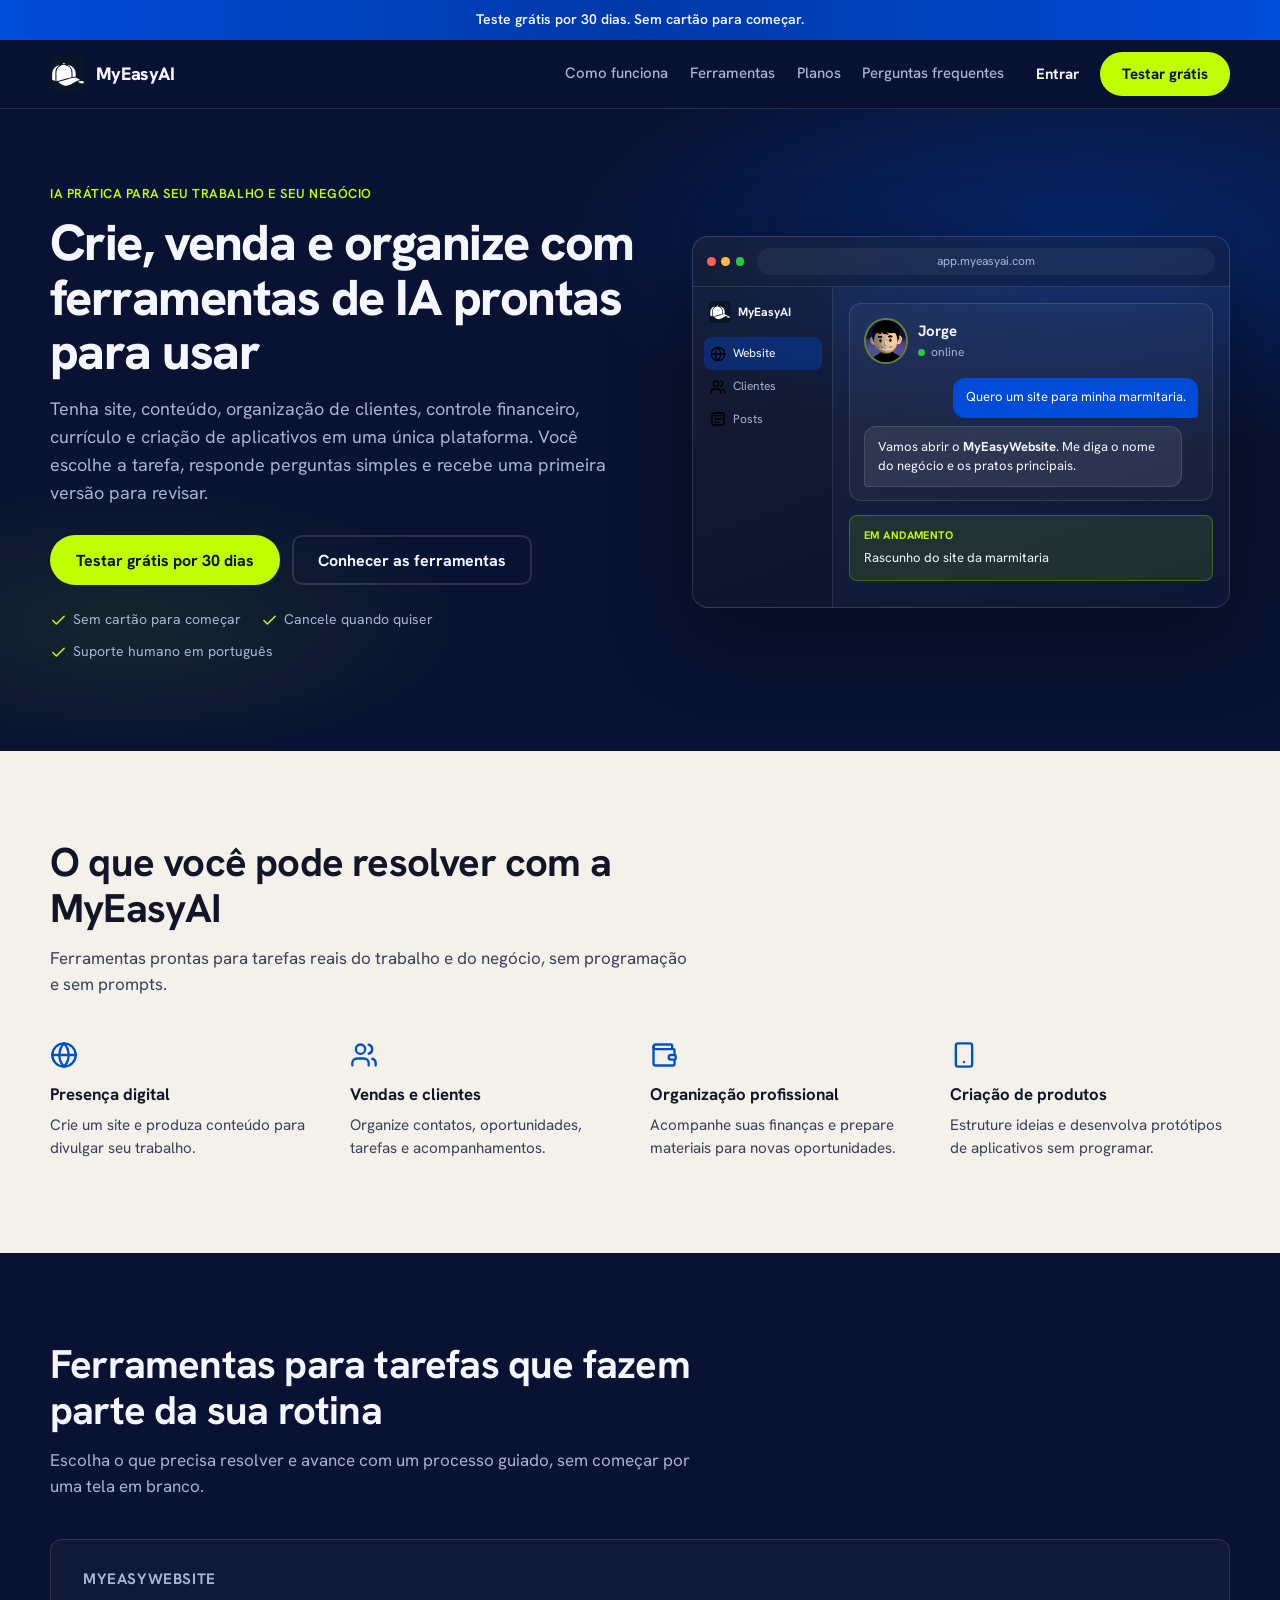
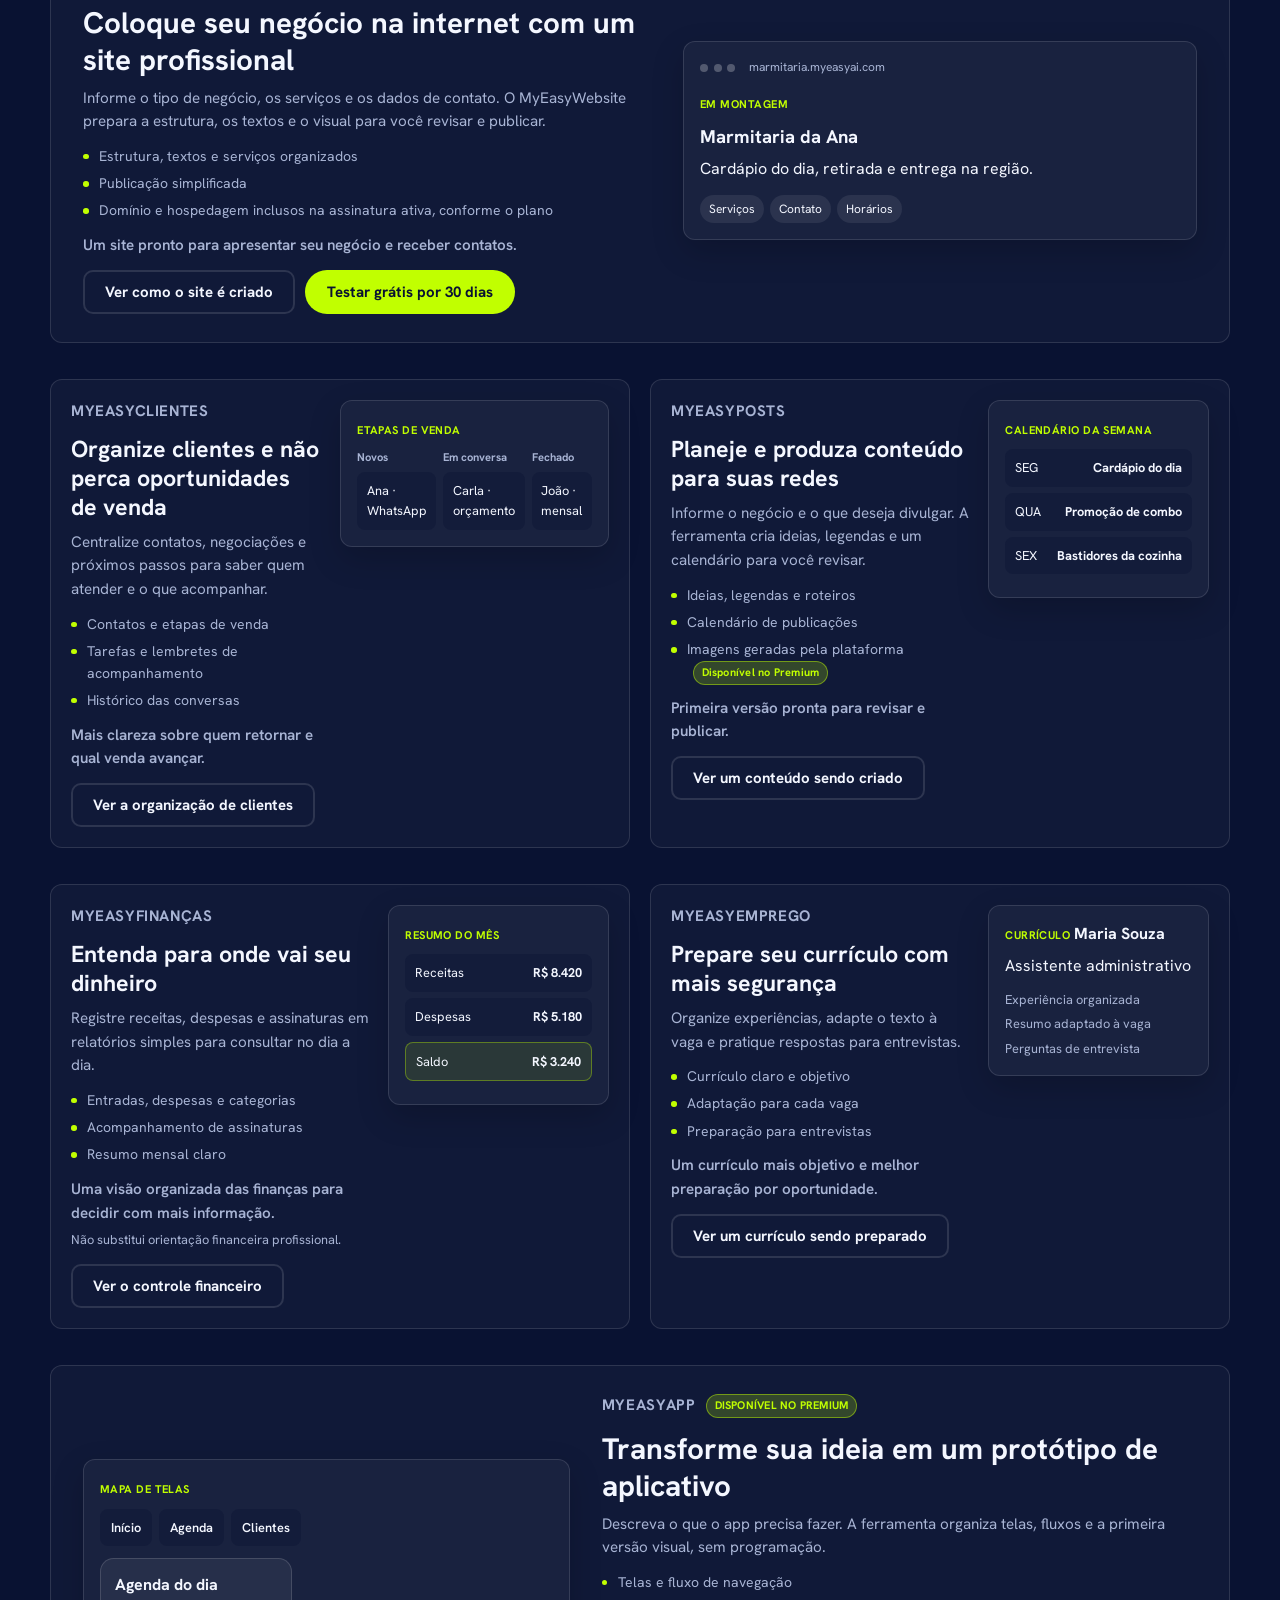
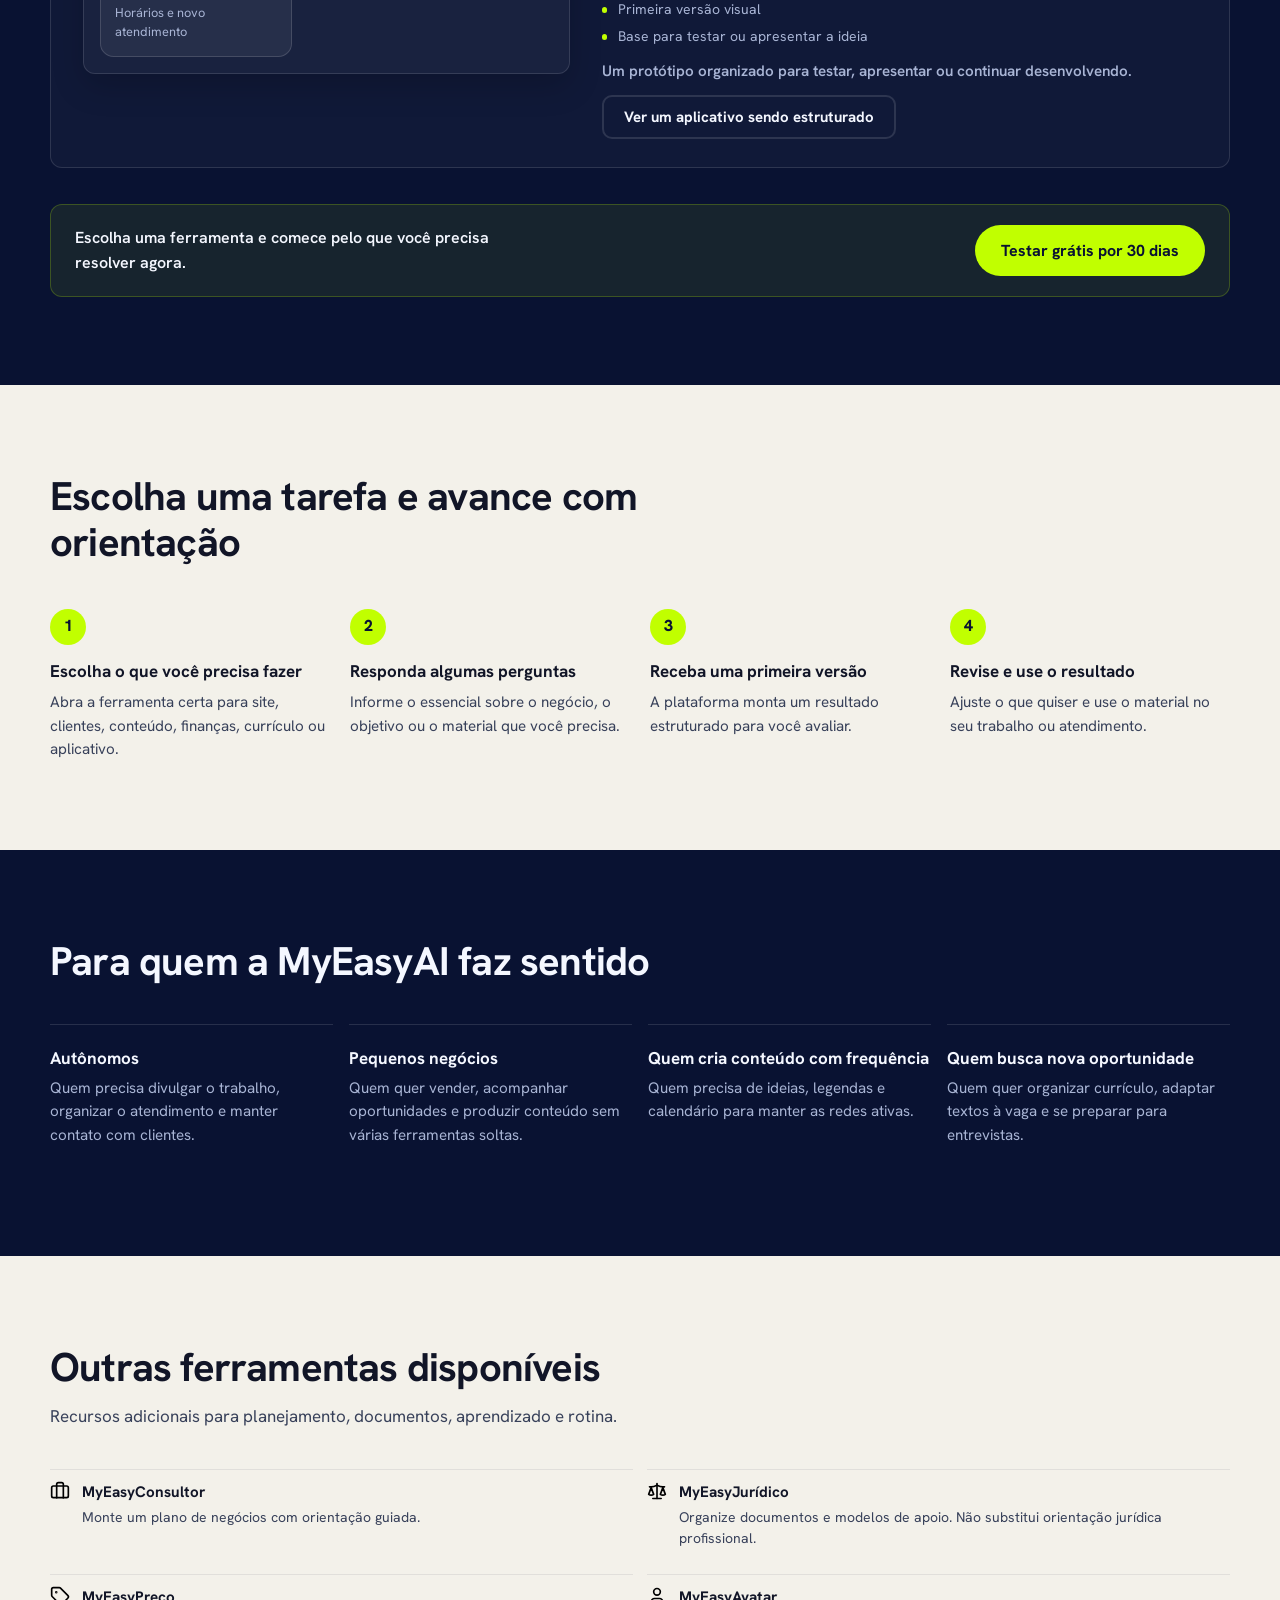
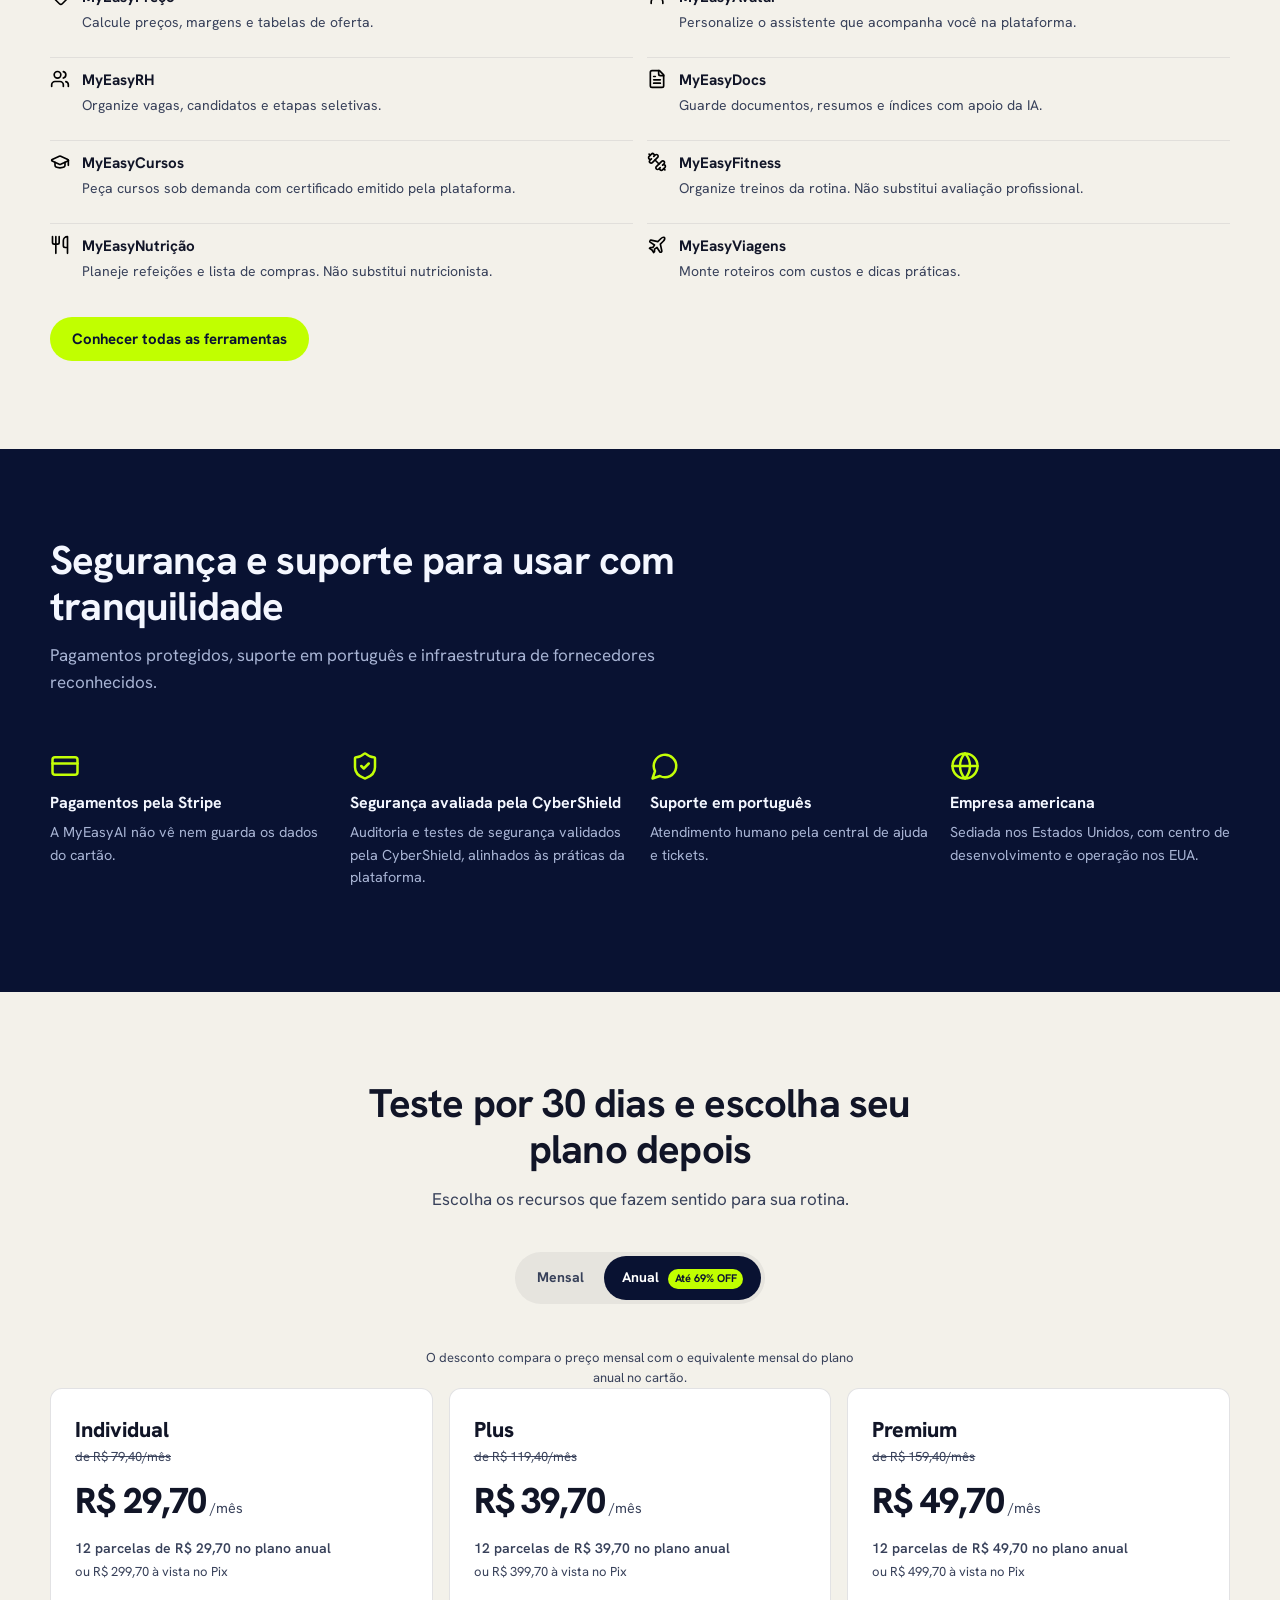
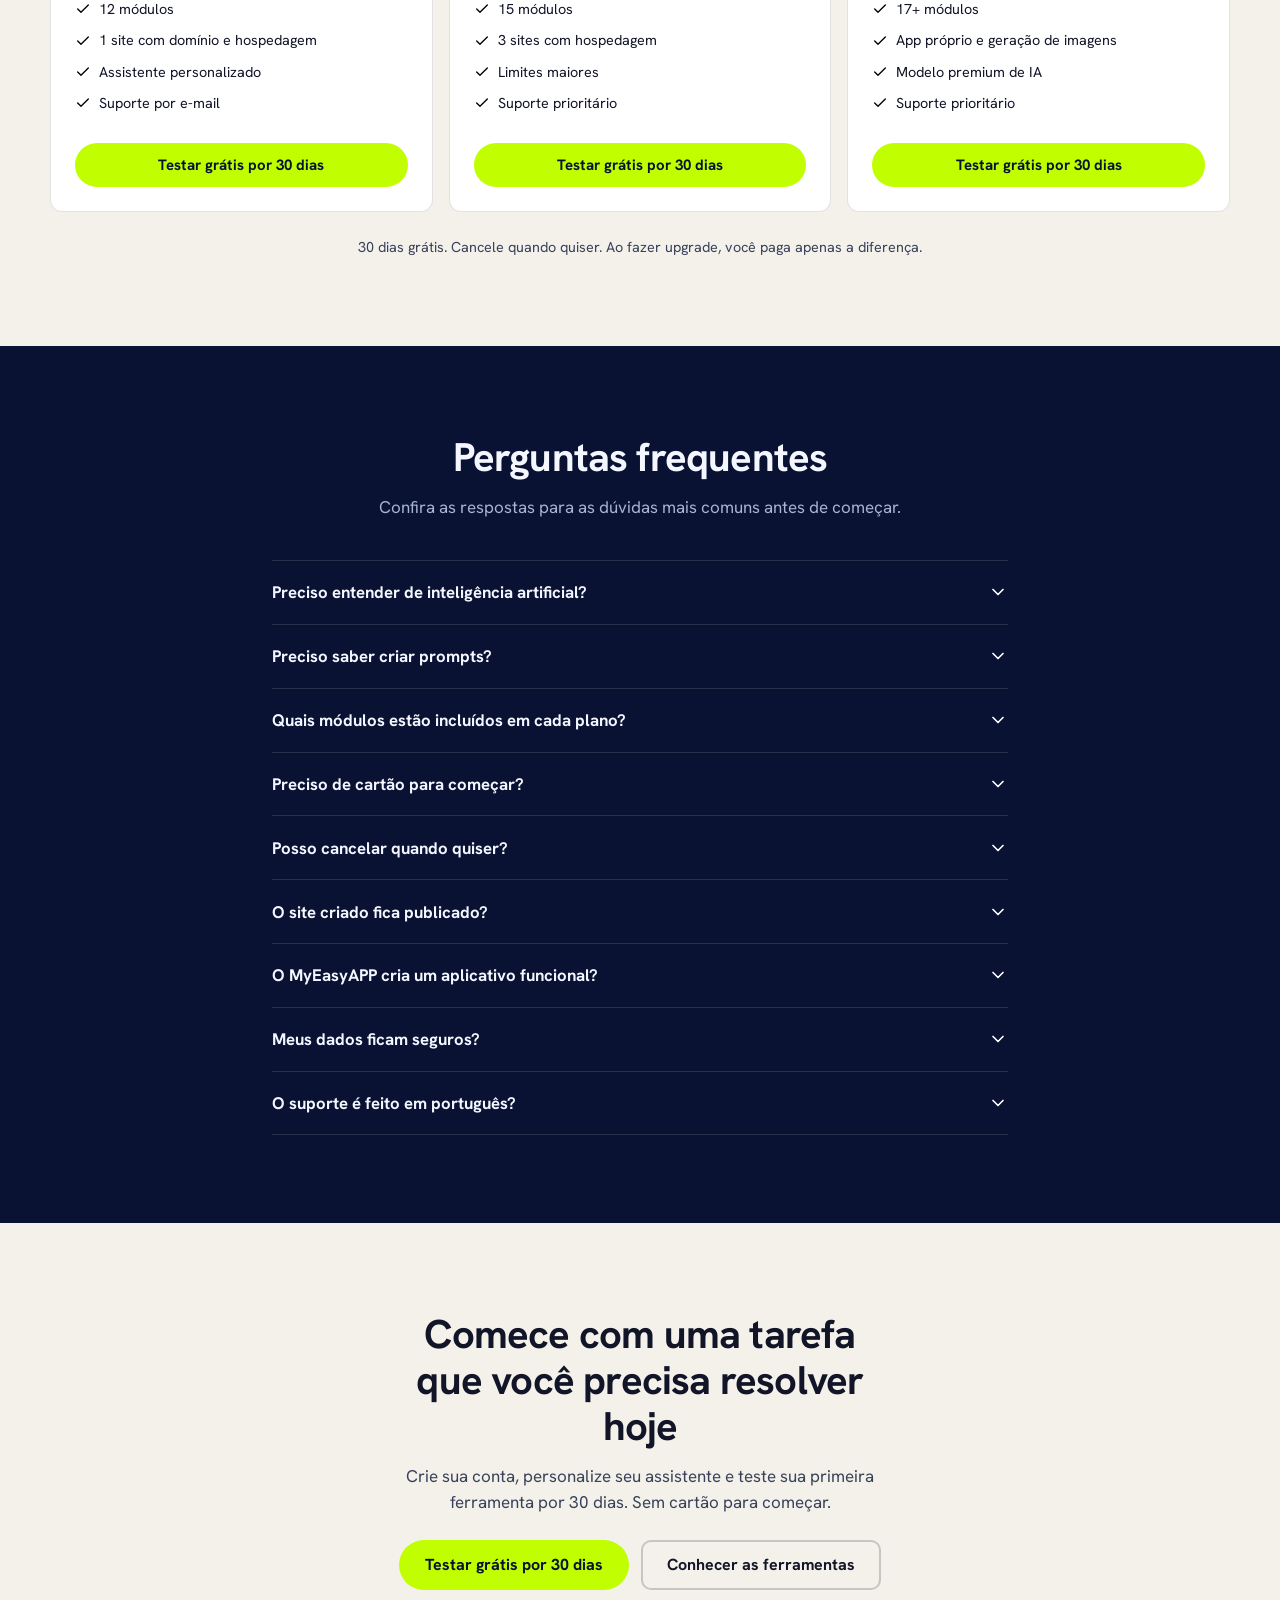
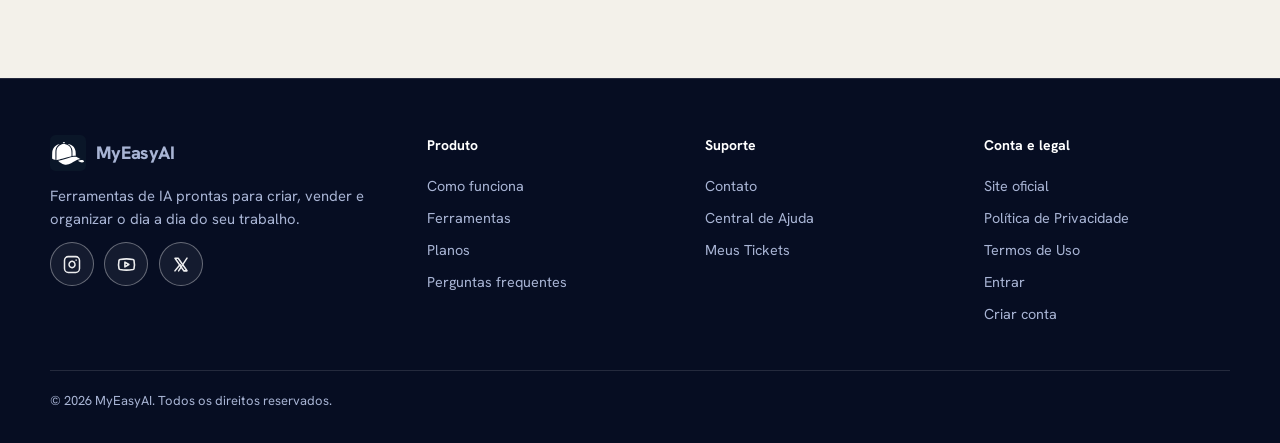
==== commit 37b675ea: "fix: add provisional privacy and terms pages Co-authored-by: Cursor <cursoragent@cursor.com>" ====
--- a/index.html
+++ b/index.html
@@ -125,7 +125,7 @@
           {
             "@type": "Question",
             "name": "Meus dados ficam seguros?",
-            "acceptedAnswer": { "@type": "Answer", "text": "Você paga pela Stripe, sem que a MyEasyAI guarde os dados do cartão. Você também conta com auditoria e testes de segurança validados pela CyberShield." }
+            "acceptedAnswer": { "@type": "Answer", "text": "Você paga pela Stripe, sem que a MyEasyAI guarde os dados do cartão. A segurança da plataforma inclui auditoria e testes validados pela CyberShield." }
           },
           {
             "@type": "Question",
@@ -343,7 +343,7 @@
               <ul class="feature-points">
                 <li>Ideias, legendas e roteiros</li>
                 <li>Calendário de publicações</li>
-                <li>Imagens geradas pela plataforma</li>
+                <li>Imagens geradas pela plataforma <span class="plan-avail-badge">Disponível no Premium</span></li>
               </ul>
               <p class="feature-result">Primeira versão pronta para revisar e publicar.</p>
               <div class="feature-actions">
@@ -434,7 +434,7 @@
             </div>
           </div>
           <div class="feature-copy">
-            <p class="feature-label">MyEasyAPP</p>
+            <p class="feature-label">MyEasyAPP <span class="plan-avail-badge">Disponível no Premium</span></p>
             <h3>Transforme sua ideia em um protótipo de aplicativo</h3>
             <p>Descreva o que o app precisa fazer. A ferramenta organiza telas, fluxos e a primeira versão visual, sem programação.</p>
             <ul class="feature-points">
@@ -516,9 +516,9 @@
         </div>
         <div class="trust-grid trust-grid--compact">
           <article class="trust-item"><img class="icon icon-lg" src="assets/icons/credit-card.svg" alt="" aria-hidden="true"><h3>Pagamentos pela Stripe</h3><p>A MyEasyAI não vê nem guarda os dados do cartão.</p></article>
-          <article class="trust-item"><img class="icon icon-lg" src="assets/icons/shield-check.svg" alt="" aria-hidden="true"><h3>Auditoria CyberShield</h3><p>Você conta com auditoria e testes de segurança validados pela CyberShield.</p></article>
+          <article class="trust-item"><img class="icon icon-lg" src="assets/icons/shield-check.svg" alt="" aria-hidden="true"><h3>Segurança avaliada pela CyberShield</h3><p>Auditoria e testes de segurança validados pela CyberShield, alinhados às práticas da plataforma.</p></article>
           <article class="trust-item"><img class="icon icon-lg" src="assets/icons/message-circle.svg" alt="" aria-hidden="true"><h3>Suporte em português</h3><p>Atendimento humano pela central de ajuda e tickets.</p></article>
-          <article class="trust-item"><img class="icon icon-lg" src="assets/icons/globe.svg" alt="" aria-hidden="true"><h3>Empresa americana</h3><p>Sediada nos Estados Unidos, com operação nos EUA.</p></article>
+          <article class="trust-item"><img class="icon icon-lg" src="assets/icons/globe.svg" alt="" aria-hidden="true"><h3>Empresa americana</h3><p>Sediada nos Estados Unidos, com centro de desenvolvimento e operação nos EUA.</p></article>
         </div>
       </div>
     </section>
@@ -602,7 +602,7 @@
           <div class="faq-item"><button type="button" aria-expanded="false" aria-controls="faq-5" id="faq-btn-5">Posso cancelar quando quiser?<img class="icon" src="assets/icons/chevron-down.svg" alt="" aria-hidden="true"></button><div class="faq-panel" id="faq-5" role="region" aria-labelledby="faq-btn-5" hidden><p>Sim. Você cancela quando quiser na própria conta, sem precisar falar com atendimento.</p></div></div>
           <div class="faq-item"><button type="button" aria-expanded="false" aria-controls="faq-6" id="faq-btn-6">O site criado fica publicado?<img class="icon" src="assets/icons/chevron-down.svg" alt="" aria-hidden="true"></button><div class="faq-panel" id="faq-6" role="region" aria-labelledby="faq-btn-6" hidden><p>Sim. Enquanto sua assinatura estiver ativa, o site que você criar fica publicado com domínio e hospedagem, conforme o plano.</p></div></div>
           <div class="faq-item"><button type="button" aria-expanded="false" aria-controls="faq-7" id="faq-btn-7">O MyEasyAPP cria um aplicativo funcional?<img class="icon" src="assets/icons/chevron-down.svg" alt="" aria-hidden="true"></button><div class="faq-panel" id="faq-7" role="region" aria-labelledby="faq-btn-7" hidden><p>Você descreve a ideia e organiza telas, fluxos e a primeira versão visual. Use o resultado como protótipo para testar, apresentar ou continuar desenvolvendo.</p></div></div>
-          <div class="faq-item"><button type="button" aria-expanded="false" aria-controls="faq-8" id="faq-btn-8">Meus dados ficam seguros?<img class="icon" src="assets/icons/chevron-down.svg" alt="" aria-hidden="true"></button><div class="faq-panel" id="faq-8" role="region" aria-labelledby="faq-btn-8" hidden><p>Você paga pela Stripe, sem que a MyEasyAI guarde os dados do cartão. Você também conta com auditoria e testes de segurança validados pela CyberShield.</p></div></div>
+          <div class="faq-item"><button type="button" aria-expanded="false" aria-controls="faq-8" id="faq-btn-8">Meus dados ficam seguros?<img class="icon" src="assets/icons/chevron-down.svg" alt="" aria-hidden="true"></button><div class="faq-panel" id="faq-8" role="region" aria-labelledby="faq-btn-8" hidden><p>Você paga pela Stripe, sem que a MyEasyAI guarde os dados do cartão. A segurança da plataforma inclui auditoria e testes validados pela CyberShield.</p></div></div>
           <div class="faq-item"><button type="button" aria-expanded="false" aria-controls="faq-9" id="faq-btn-9">O suporte é feito em português?<img class="icon" src="assets/icons/chevron-down.svg" alt="" aria-hidden="true"></button><div class="faq-panel" id="faq-9" role="region" aria-labelledby="faq-btn-9" hidden><p>Sim. Você fala com suporte humano em português pela central de ajuda e pelos tickets.</p></div></div>
         </div>
       </div>
@@ -650,8 +650,8 @@
       <div class="footer-col">
         <h4>Conta e legal</h4>
         <a href="https://myeasyai.com/">Site oficial</a>
-        <a href="https://myeasyai.com/support" id="link-privacy">Política de Privacidade</a>
-        <a href="https://myeasyai.com/support" id="link-terms">Termos de Uso</a>
+        <a href="privacy.html" id="link-privacy">Política de Privacidade</a>
+        <a href="terms.html" id="link-terms">Termos de Uso</a>
         <a href="https://myeasyai.com/auth/login">Entrar</a>
         <a href="https://myeasyai.com/auth/signup">Criar conta</a>
       </div>
--- a/styles.css
+++ b/styles.css
@@ -1273,7 +1273,17 @@
 
 .billing-wrap {
   display: flex;
-  justify-content: center;
+  flex-direction: column;
+  align-items: center;
+  gap: 0.75rem;
+}
+
+.billing-hint {
+  margin: 0;
+  max-width: 28rem;
+  text-align: center;
+  font-size: 0.8125rem;
+  color: var(--muted-light);
 }
 
 .billing-btn {
@@ -2792,6 +2802,78 @@
   color: var(--muted-dark);
 }
 
+.plan-avail-badge {
+  display: inline-block;
+  margin-left: 0.35rem;
+  padding: 0.15rem 0.5rem;
+  border-radius: 999px;
+  font-size: 0.6875rem;
+  font-weight: 700;
+  letter-spacing: 0.02em;
+  vertical-align: middle;
+  background: rgba(193, 255, 0, 0.2);
+  color: var(--lime);
+  border: 1px solid rgba(193, 255, 0, 0.45);
+}
+
+.section--cream .plan-avail-badge,
+.legal-page .plan-avail-badge {
+  background: rgba(0, 76, 217, 0.08);
+  color: var(--blue);
+  border-color: rgba(0, 76, 217, 0.25);
+}
+
+.legal-page {
+  background: var(--cream);
+  color: var(--text-on-light);
+}
+
+.legal-page .site-header {
+  position: relative;
+  background: var(--navy);
+}
+
+.legal-main {
+  min-height: 60vh;
+}
+
+.legal-content {
+  max-width: 42rem;
+}
+
+.legal-body {
+  margin-top: 1.5rem;
+  display: grid;
+  gap: 1rem;
+  font-size: 1.0625rem;
+  color: var(--muted-light);
+}
+
+.legal-body a {
+  color: var(--blue);
+  text-decoration: underline;
+}
+
+.legal-body ul {
+  display: grid;
+  gap: 0.5rem;
+  padding-left: 1.1rem;
+  list-style: disc;
+}
+
+.legal-page .footer-bottom {
+  display: flex;
+  flex-wrap: wrap;
+  gap: 0.75rem 1.5rem;
+  justify-content: space-between;
+  align-items: center;
+}
+
+.legal-page .footer-bottom a {
+  color: var(--muted-dark);
+  text-decoration: underline;
+}
+
 @media (max-width: 720px) {
   .ui-crm-cols {
     grid-template-columns: 1fr;
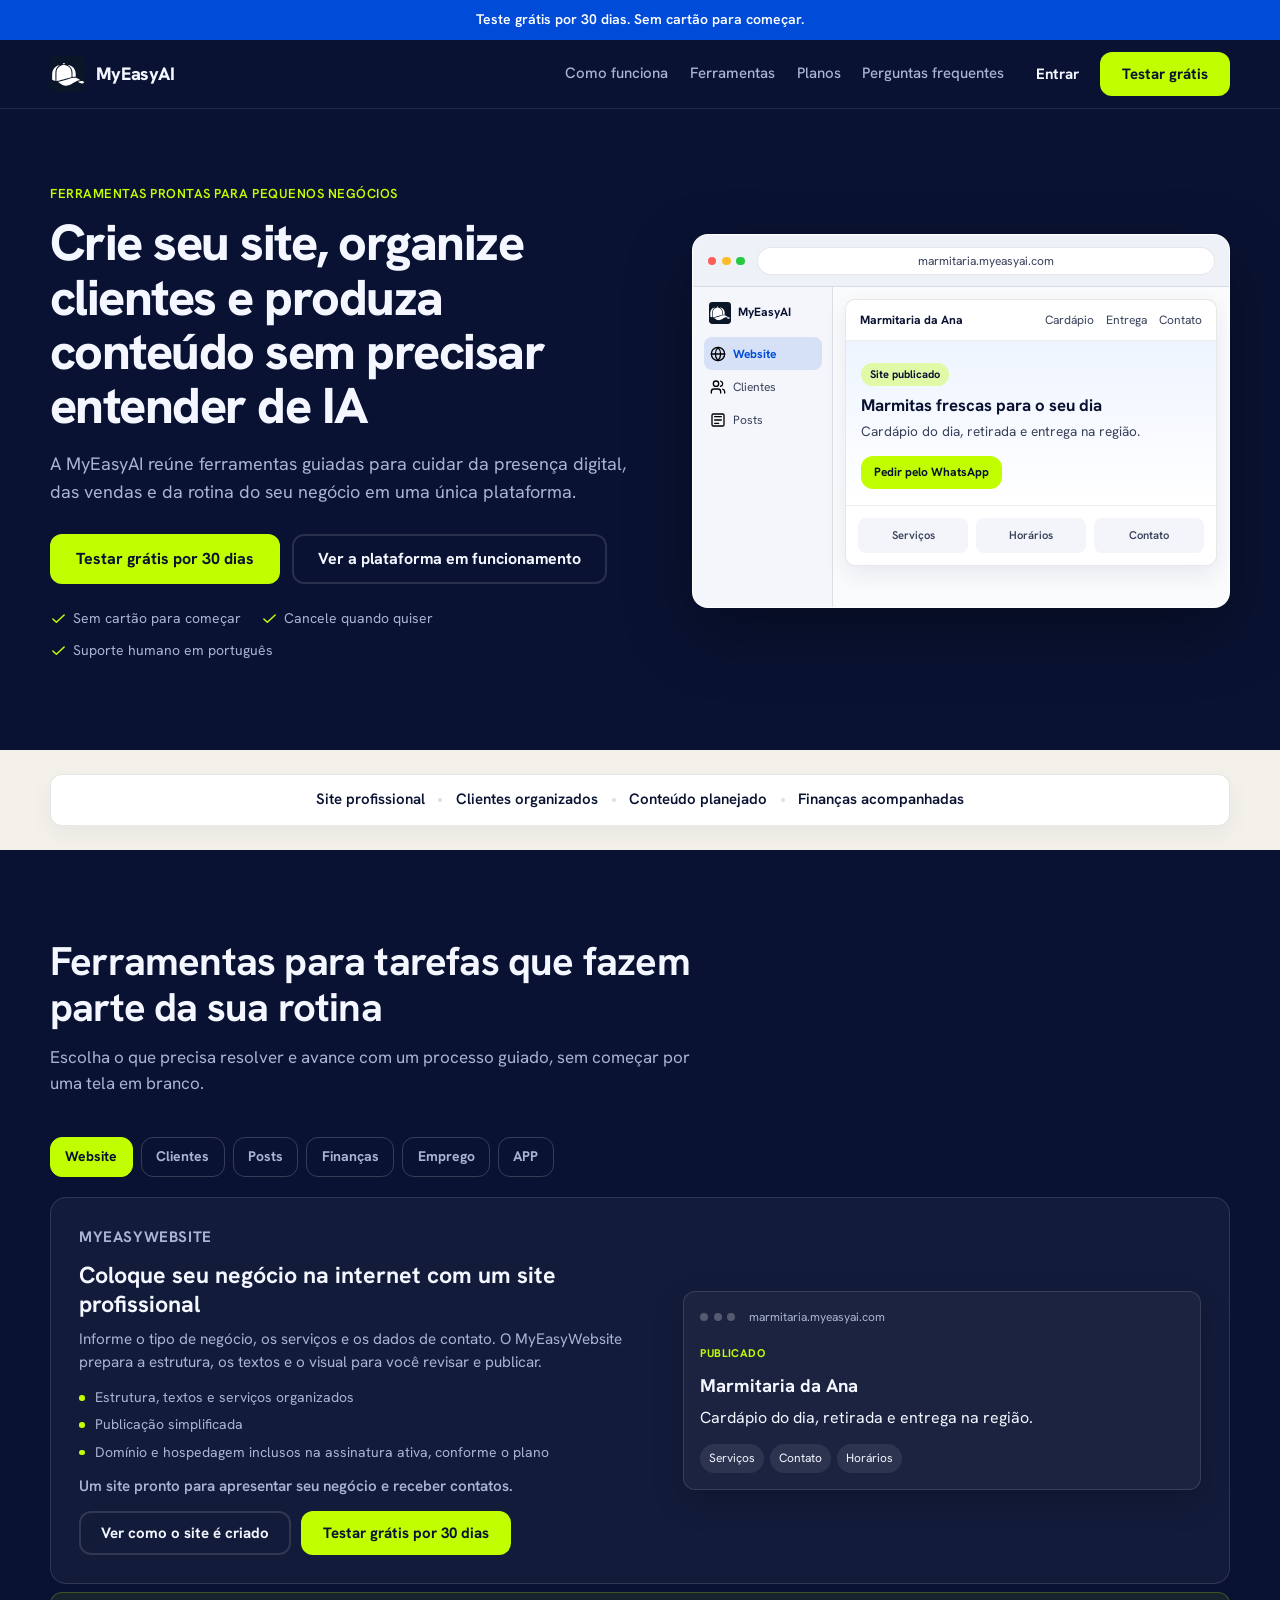
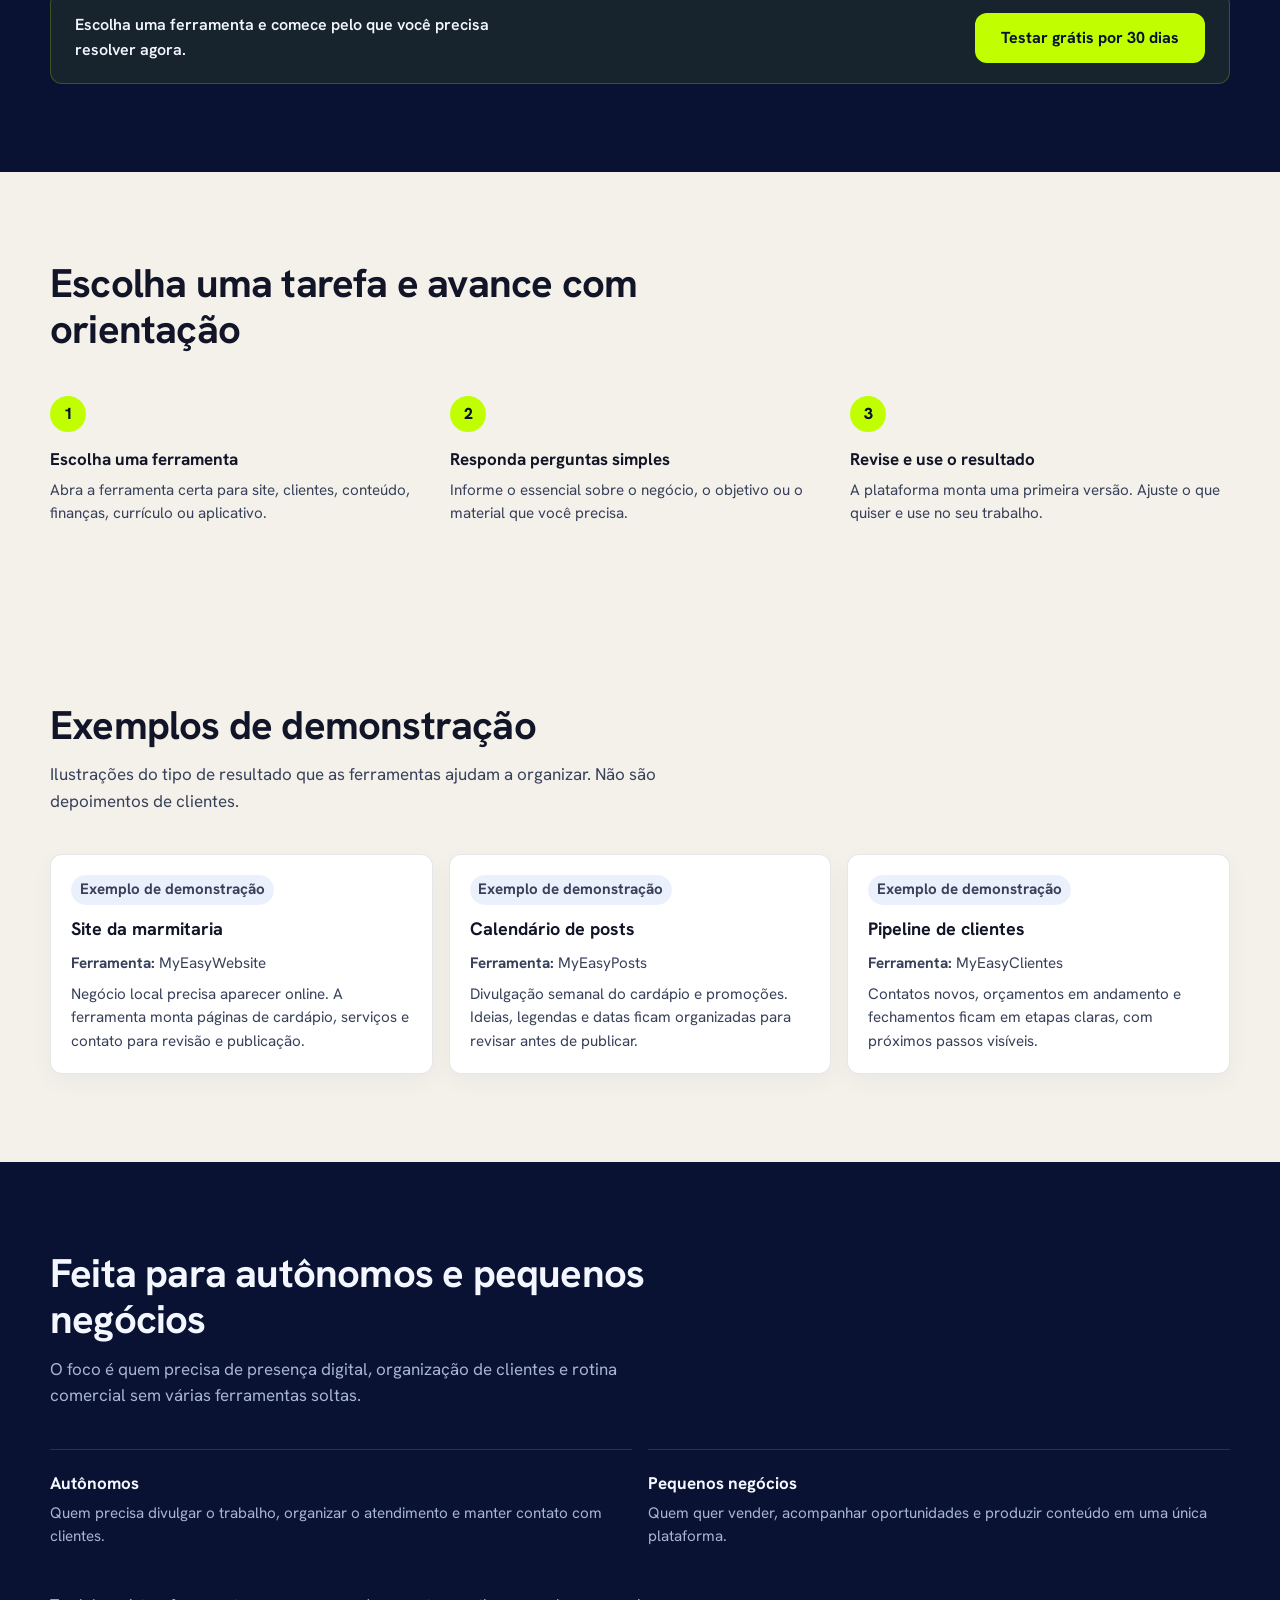
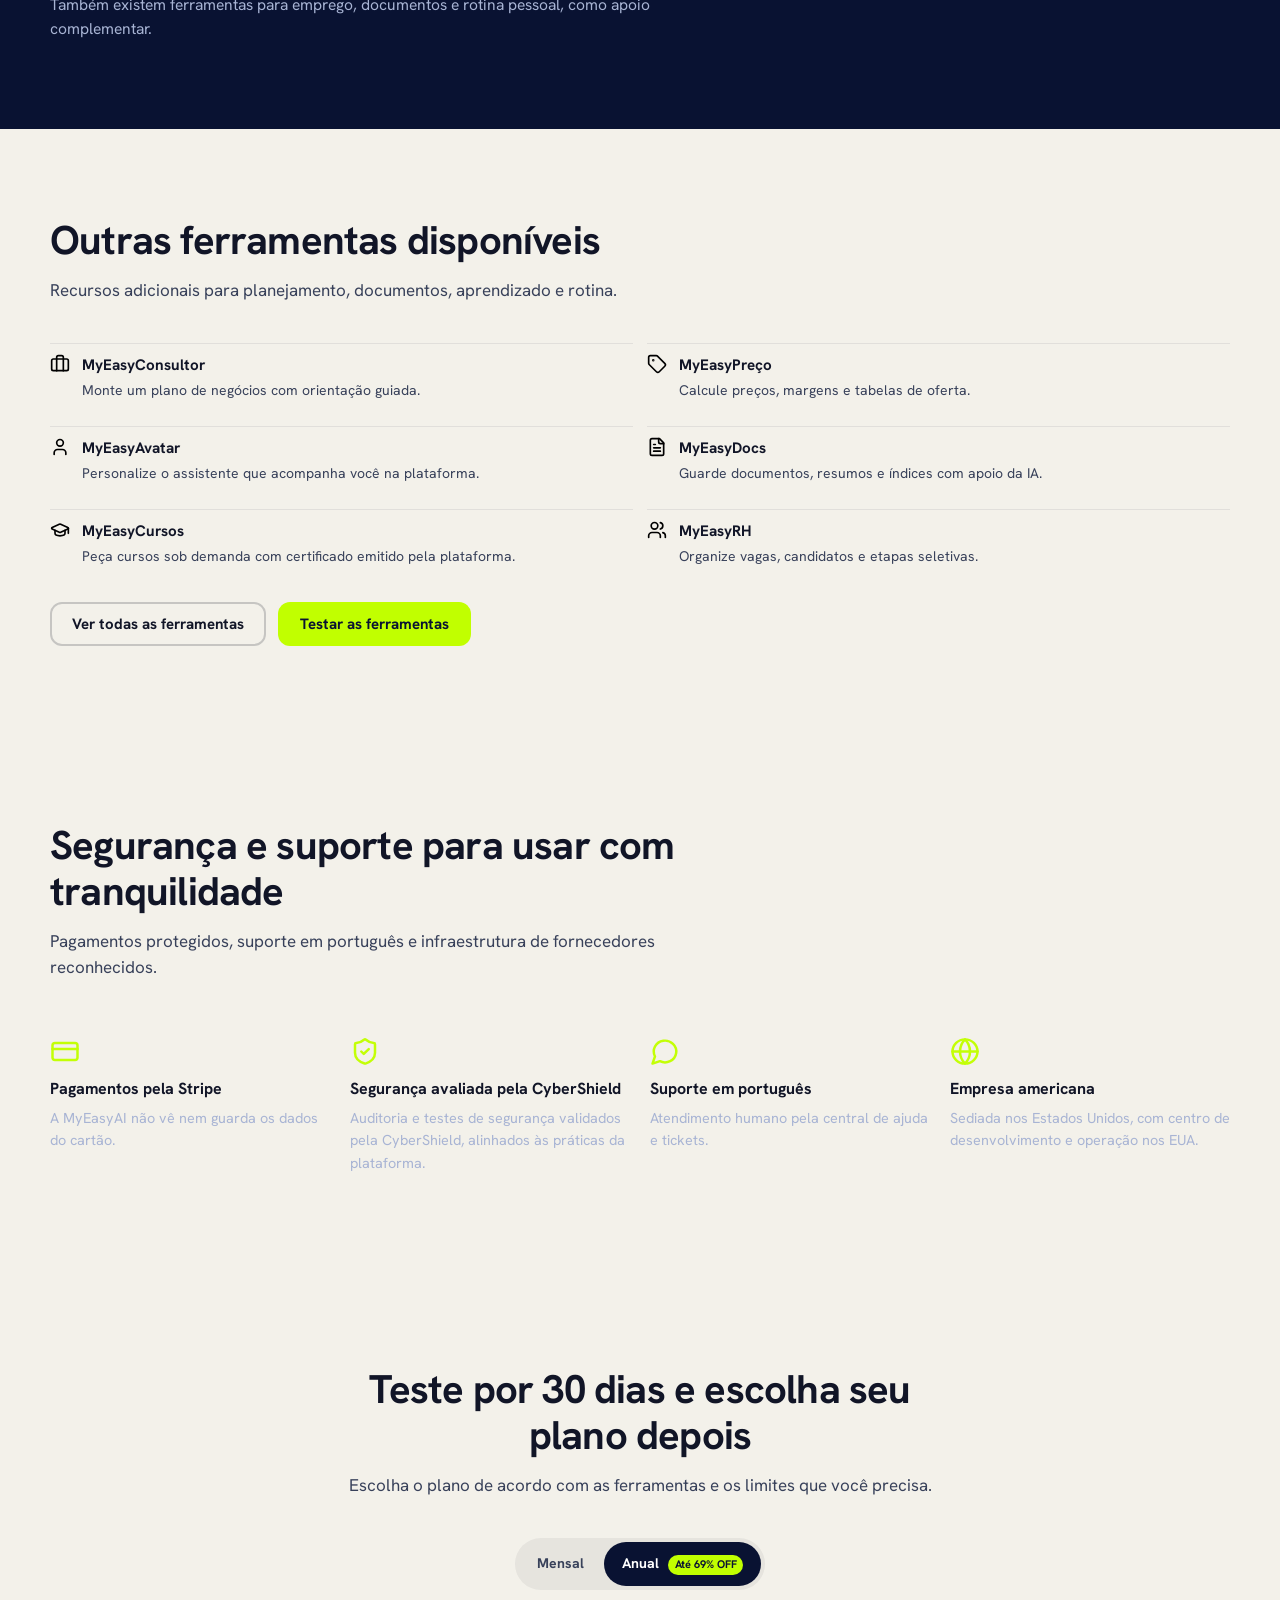
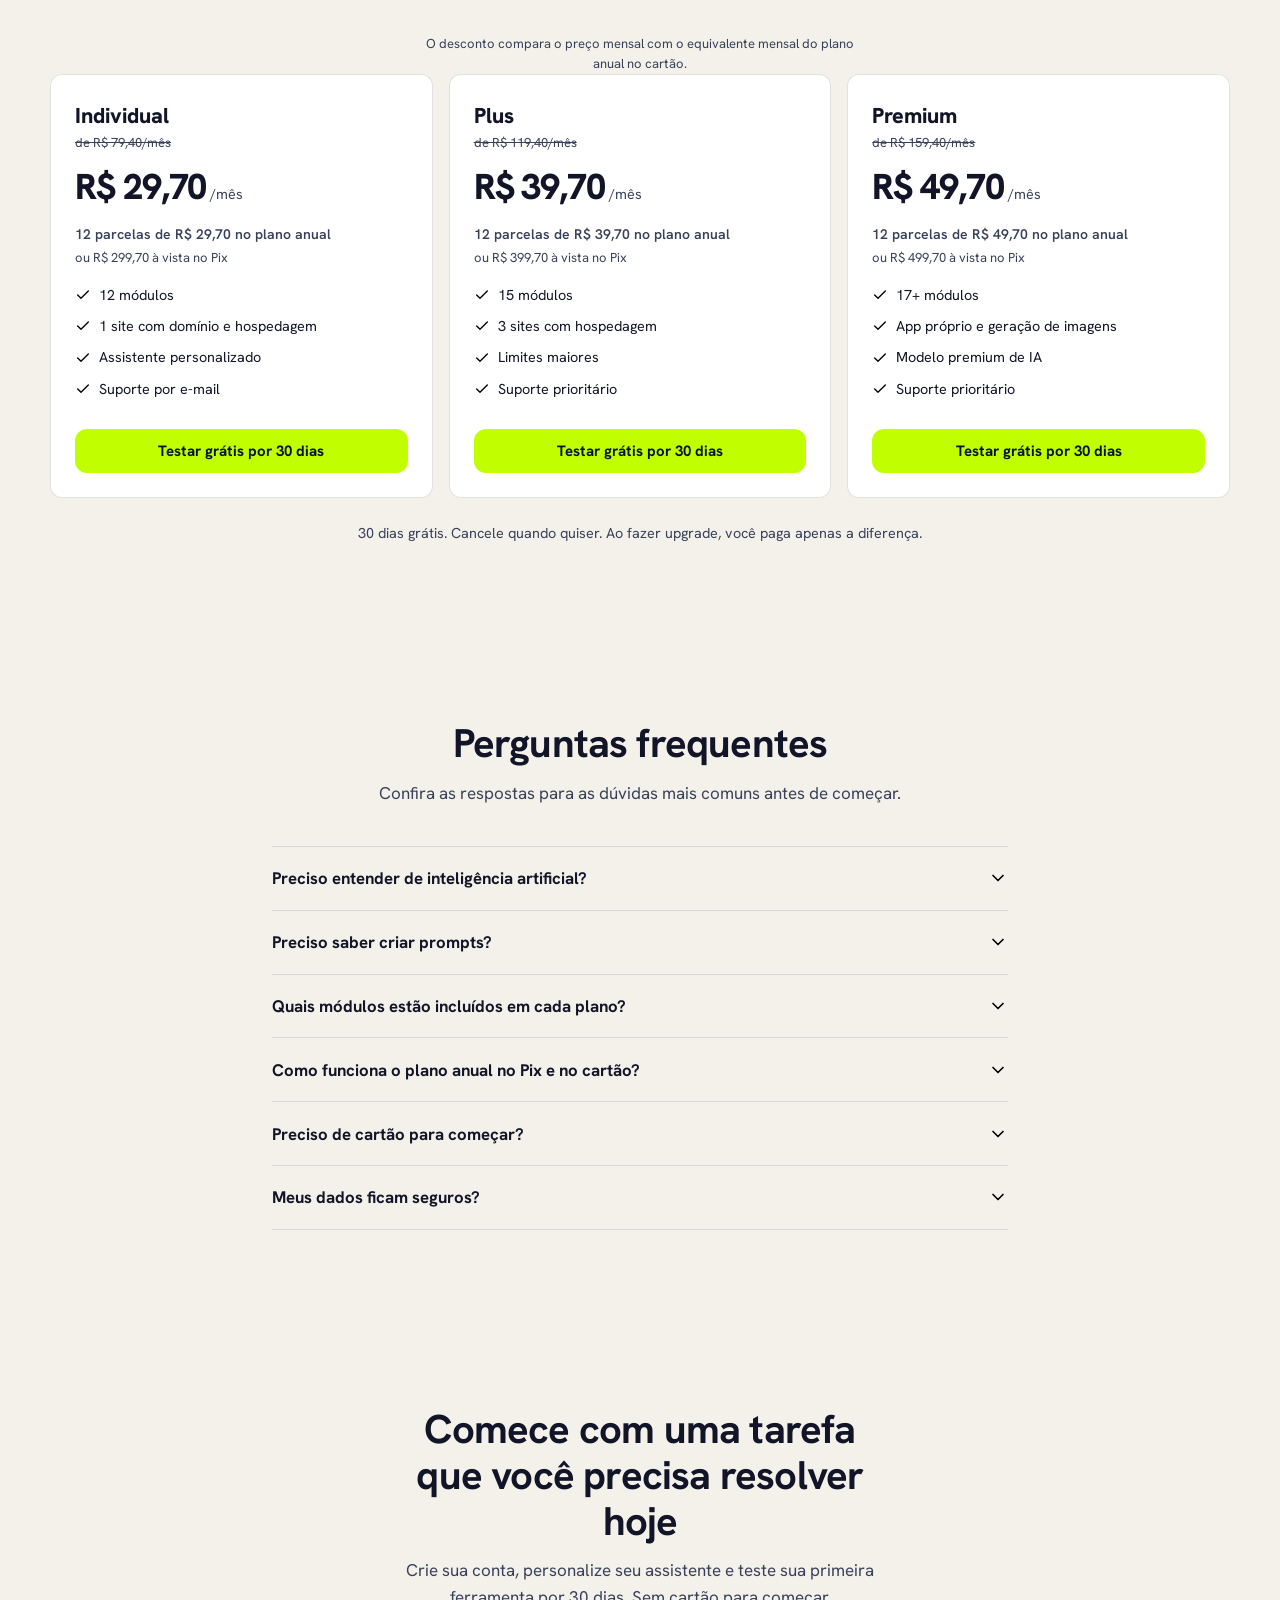
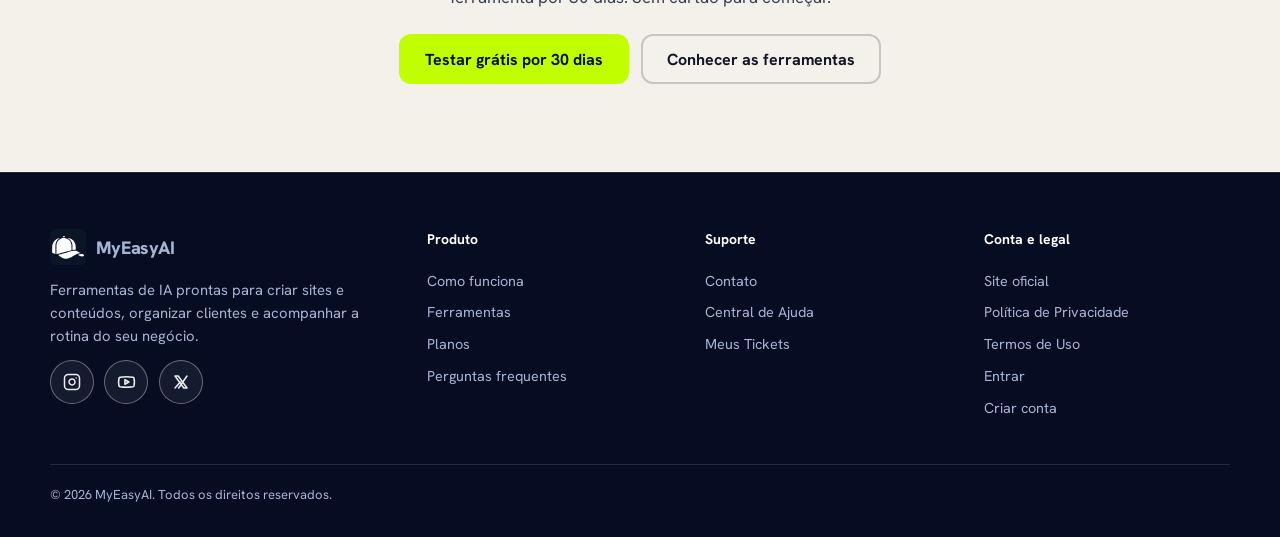
==== commit 36eacd46: "feat: redesign landing per plan4 critical and visual fixes Clarify pricing, legal pages, trust copy," ====
--- a/index.html
+++ b/index.html
@@ -4,8 +4,8 @@
   <meta charset="UTF-8">
   <meta name="viewport" content="width=device-width, initial-scale=1">
   <script type="application/json" id="site-env">{"env":"staging","baseUrl":"https://caio2121.github.io/myeasyaistatic/","productionBaseUrl":"https://myeasyai.com/","robotsStaging":"noindex, nofollow","robotsProduction":"index, follow"}</script>
-  <title>MyEasyAI | Ferramentas de IA prontas para seu negócio</title>
-  <meta name="description" content="Crie site, conteúdo, organize clientes e finanças com ferramentas de IA prontas. Sem programação e sem prompts. Teste grátis por 30 dias, sem cartão.">
+  <title>MyEasyAI | Ferramentas de IA prontas para o seu negócio</title>
+  <meta name="description" content="Crie sites e conteúdos, organize clientes e acompanhe suas finanças com ferramentas de IA prontas. Sem precisar programar ou aprender a conversar com uma IA. Teste grátis por 30 dias, sem cartão.">
   <meta name="robots" content="noindex, nofollow">
   <meta name="myeasyai:canonical-production" content="https://myeasyai.com/">
   <meta name="author" content="MyEasyAI">
@@ -14,15 +14,15 @@
   <meta property="og:locale" content="pt_BR">
   <meta property="og:site_name" content="MyEasyAI">
   <meta property="og:url" content="https://caio2121.github.io/myeasyaistatic/">
-  <meta property="og:title" content="MyEasyAI | Ferramentas de IA prontas para seu negócio">
-  <meta property="og:description" content="Crie, venda e organize com ferramentas de IA prontas. Teste grátis por 30 dias, sem cartão.">
+  <meta property="og:title" content="MyEasyAI | Ferramentas de IA prontas para o seu negócio">
+  <meta property="og:description" content="Crie seu site, organize clientes e produza conteúdo sem precisar entender de IA. Teste grátis por 30 dias, sem cartão.">
   <meta property="og:image" content="https://caio2121.github.io/myeasyaistatic/assets/social/og-image.webp">
   <meta property="og:image:width" content="1200">
   <meta property="og:image:height" content="630">
   <meta property="og:image:alt" content="MyEasyAI, ferramentas de IA prontas para o negócio">
   <meta name="twitter:card" content="summary_large_image">
-  <meta name="twitter:title" content="MyEasyAI | Ferramentas de IA prontas para seu negócio">
-  <meta name="twitter:description" content="Crie, venda e organize com ferramentas de IA prontas. Teste grátis por 30 dias, sem cartão.">
+  <meta name="twitter:title" content="MyEasyAI | Ferramentas de IA prontas para o seu negócio">
+  <meta name="twitter:description" content="Crie seu site, organize clientes e produza conteúdo sem precisar entender de IA. Teste grátis por 30 dias, sem cartão.">
   <meta name="twitter:image" content="https://caio2121.github.io/myeasyaistatic/assets/social/og-image.webp">
   <link rel="icon" type="image/png" sizes="32x32" href="assets/favicon-32.png">
   <link rel="apple-touch-icon" href="assets/favicon-32.png">
@@ -100,7 +100,12 @@
           {
             "@type": "Question",
             "name": "Quais módulos estão incluídos em cada plano?",
-            "acceptedAnswer": { "@type": "Answer", "text": "No Individual você tem 12 módulos, no Plus 15 e no Premium 17 ou mais. A quantidade de sites, o app próprio e a geração de imagens mudam conforme o plano que você escolher." }
+            "acceptedAnswer": { "@type": "Answer", "text": "No Individual você tem 12 módulos, no Plus 15 e no Premium 17 ou mais. A quantidade de sites, o app próprio e a geração de imagens mudam conforme o plano. MyEasyAPP e imagens geradas estão disponíveis no Premium." }
+          },
+          {
+            "@type": "Question",
+            "name": "Como funciona o plano anual no Pix e no cartão?",
+            "acceptedAnswer": { "@type": "Answer", "text": "No plano anual você pode pagar em 12 parcelas no cartão pelo valor mensal equivalente anunciado, ou à vista no Pix com o total indicado em cada plano. O desconto compara o preço mensal com o equivalente mensal do plano anual no cartão." }
           },
           {
             "@type": "Question",
@@ -109,28 +114,8 @@
           },
           {
             "@type": "Question",
-            "name": "Posso cancelar quando quiser?",
-            "acceptedAnswer": { "@type": "Answer", "text": "Sim. Você cancela quando quiser na própria conta, sem precisar falar com atendimento." }
-          },
-          {
-            "@type": "Question",
-            "name": "O site criado fica publicado?",
-            "acceptedAnswer": { "@type": "Answer", "text": "Sim. Enquanto sua assinatura estiver ativa, o site que você criar fica publicado com domínio e hospedagem, conforme o plano." }
-          },
-          {
-            "@type": "Question",
-            "name": "O MyEasyAPP cria um aplicativo funcional?",
-            "acceptedAnswer": { "@type": "Answer", "text": "Você descreve a ideia e organiza telas, fluxos e a primeira versão visual. Use o resultado como protótipo para testar, apresentar ou continuar desenvolvendo." }
-          },
-          {
-            "@type": "Question",
             "name": "Meus dados ficam seguros?",
             "acceptedAnswer": { "@type": "Answer", "text": "Você paga pela Stripe, sem que a MyEasyAI guarde os dados do cartão. A segurança da plataforma inclui auditoria e testes validados pela CyberShield." }
-          },
-          {
-            "@type": "Question",
-            "name": "O suporte é feito em português?",
-            "acceptedAnswer": { "@type": "Answer", "text": "Sim. Você fala com suporte humano em português pela central de ajuda e pelos tickets." }
           }
         ]
       }
@@ -180,12 +165,12 @@
       <div class="hero-bg" aria-hidden="true"></div>
       <div class="hero-grid">
         <div class="hero-copy">
-          <p class="eyebrow">IA prática para seu trabalho e seu negócio</p>
-          <h1 id="hero-title">Crie, venda e organize com ferramentas de IA prontas para usar</h1>
-          <p class="lead">Tenha site, conteúdo, organização de clientes, controle financeiro, currículo e criação de aplicativos em uma única plataforma. Você escolhe a tarefa, responde perguntas simples e recebe uma primeira versão para revisar.</p>
+          <p class="eyebrow">Ferramentas prontas para pequenos negócios</p>
+          <h1 id="hero-title">Crie seu site, organize clientes e produza conteúdo sem precisar entender de IA</h1>
+          <p class="lead">A MyEasyAI reúne ferramentas guiadas para cuidar da presença digital, das vendas e da rotina do seu negócio em uma única plataforma.</p>
           <div class="cta-row">
             <a class="btn btn-primary btn-lg" href="https://myeasyai.com/auth/signup">Testar grátis por 30 dias</a>
-            <a class="btn btn-secondary btn-lg" href="#ferramentas">Conhecer as ferramentas</a>
+            <a class="btn btn-secondary btn-lg" href="#ferramentas">Ver a plataforma em funcionamento</a>
           </div>
           <ul class="trust-list">
             <li><img class="icon" src="assets/icons/check.svg" alt="" aria-hidden="true"> Sem cartão para começar</li>
@@ -194,12 +179,12 @@
           </ul>
         </div>
         <div class="hero-visual">
-          <div class="product-mockup" role="img" aria-label="Interface da MyEasyAI com Website em destaque e acesso a Clientes e Posts. O assistente ajuda a montar o site de uma marmitaria.">
+          <div class="product-mockup product-mockup--result" role="img" aria-label="Prévia de um site gerado no MyEasyWebsite para a Marmitaria da Ana, com menu, serviços e botão de contato.">
             <div class="mockup-chrome" aria-hidden="true">
               <div class="mockup-dots"><span></span><span></span><span></span></div>
-              <div class="mockup-url">app.myeasyai.com</div>
-            </div>
-            <div class="mockup-body" aria-hidden="true">
+              <div class="mockup-url">marmitaria.myeasyai.com</div>
+            </div>
+            <div class="mockup-body mockup-body--site" aria-hidden="true">
               <aside class="mockup-sidebar">
                 <div class="sidebar-brand">
                   <img src="assets/logo/logo.svg" width="22" height="22" alt="">
@@ -211,24 +196,21 @@
                   <li><img src="assets/icons/posts.svg" width="16" height="16" alt=""> Posts</li>
                 </ul>
               </aside>
-              <div class="mockup-main">
-                <div class="assistant-panel">
-                  <div class="assistant-head">
-                    <img class="assistant-avatar" src="assets/jorge-face.png" width="44" height="44" alt="">
-                    <div>
-                      <p class="assistant-name">Jorge</p>
-                      <p class="assistant-status"><span class="pulse"></span> online</p>
-                    </div>
+              <div class="mockup-main mockup-main--preview">
+                <div class="site-preview">
+                  <nav class="site-preview-nav"><strong>Marmitaria da Ana</strong><span>Cardápio</span><span>Entrega</span><span>Contato</span></nav>
+                  <div class="site-preview-hero">
+                    <span class="site-preview-badge">Site publicado</span>
+                    <h3>Marmitas frescas para o seu dia</h3>
+                    <p>Cardápio do dia, retirada e entrega na região.</p>
+                    <span class="site-preview-cta">Pedir pelo WhatsApp</span>
                   </div>
-                  <div class="chat">
-                    <div class="bubble user">Quero um site para minha marmitaria.</div>
-                    <div class="bubble bot">Vamos abrir o <strong>MyEasyWebsite</strong>. Me diga o nome do negócio e os pratos principais.</div>
+                  <div class="site-preview-meta">
+                    <span>Serviços</span>
+                    <span>Horários</span>
+                    <span>Contato</span>
                   </div>
                 </div>
-                <div class="result-chip">
-                  <span class="result-label">Em andamento</span>
-                  <p>Rascunho do site da marmitaria</p>
-                </div>
               </div>
             </div>
           </div>
@@ -236,34 +218,14 @@
       </div>
     </section>
 
-    <section class="section section--cream" id="resultados" aria-labelledby="resultados-title">
-      <div class="container">
-        <div class="section-head">
-          <h2 class="section-title" id="resultados-title">O que você pode resolver com a MyEasyAI</h2>
-          <p class="section-lead">Ferramentas prontas para tarefas reais do trabalho e do negócio, sem programação e sem prompts.</p>
-        </div>
-        <div class="results-row">
-          <article class="result-group">
-            <img class="icon icon-lg" src="assets/icons/globe.svg" alt="" aria-hidden="true">
-            <h3>Presença digital</h3>
-            <p>Crie um site e produza conteúdo para divulgar seu trabalho.</p>
-          </article>
-          <article class="result-group">
-            <img class="icon icon-lg" src="assets/icons/users.svg" alt="" aria-hidden="true">
-            <h3>Vendas e clientes</h3>
-            <p>Organize contatos, oportunidades, tarefas e acompanhamentos.</p>
-          </article>
-          <article class="result-group">
-            <img class="icon icon-lg" src="assets/icons/wallet.svg" alt="" aria-hidden="true">
-            <h3>Organização profissional</h3>
-            <p>Acompanhe suas finanças e prepare materiais para novas oportunidades.</p>
-          </article>
-          <article class="result-group">
-            <img class="icon icon-lg" src="assets/icons/smartphone.svg" alt="" aria-hidden="true">
-            <h3>Criação de produtos</h3>
-            <p>Estruture ideias e desenvolva protótipos de aplicativos sem programar.</p>
-          </article>
-        </div>
+    <section class="section section--cream signal-section" id="resultados" aria-label="Principais resultados">
+      <div class="container">
+        <ul class="signal-bar">
+          <li>Site profissional</li>
+          <li>Clientes organizados</li>
+          <li>Conteúdo planejado</li>
+          <li>Finanças acompanhadas</li>
+        </ul>
       </div>
     </section>
 
@@ -274,180 +236,189 @@
           <p class="section-lead">Escolha o que precisa resolver e avance com um processo guiado, sem começar por uma tela em branco.</p>
         </div>
 
-        <article class="feature-spotlight" id="modulo-website">
-          <div class="feature-copy">
-            <p class="feature-label">MyEasyWebsite</p>
-            <h3>Coloque seu negócio na internet com um site profissional</h3>
-            <p>Informe o tipo de negócio, os serviços e os dados de contato. O MyEasyWebsite prepara a estrutura, os textos e o visual para você revisar e publicar.</p>
-            <ul class="feature-points">
-              <li>Estrutura, textos e serviços organizados</li>
-              <li>Publicação simplificada</li>
-              <li>Domínio e hospedagem inclusos na assinatura ativa, conforme o plano</li>
-            </ul>
-            <p class="feature-result">Um site pronto para apresentar seu negócio e receber contatos.</p>
-            <div class="feature-actions">
-              <button type="button" class="btn btn-secondary" data-module-open="website">Ver como o site é criado</button>
-              <a class="btn btn-primary" href="https://myeasyai.com/auth/signup">Testar grátis por 30 dias</a>
-            </div>
+        <div class="product-showcase" id="product-showcase">
+          <div class="product-tabs" role="tablist" aria-label="Módulos principais">
+            <button type="button" class="product-tab" role="tab" id="tab-website" aria-selected="true" aria-controls="panel-website" data-tab="website">Website</button>
+            <button type="button" class="product-tab" role="tab" id="tab-clientes" aria-selected="false" aria-controls="panel-clientes" data-tab="clientes" tabindex="-1">Clientes</button>
+            <button type="button" class="product-tab" role="tab" id="tab-posts" aria-selected="false" aria-controls="panel-posts" data-tab="posts" tabindex="-1">Posts</button>
+            <button type="button" class="product-tab" role="tab" id="tab-financas" aria-selected="false" aria-controls="panel-financas" data-tab="financas" tabindex="-1">Finanças</button>
+            <button type="button" class="product-tab" role="tab" id="tab-emprego" aria-selected="false" aria-controls="panel-emprego" data-tab="emprego" tabindex="-1">Emprego</button>
+            <button type="button" class="product-tab" role="tab" id="tab-app" aria-selected="false" aria-controls="panel-app" data-tab="app" tabindex="-1">APP</button>
           </div>
-          <div class="feature-visual" aria-hidden="true">
-            <div class="ui-panel ui-site ui-panel--strong">
-              <div class="ui-chrome"><span></span><span></span><span></span><em>marmitaria.myeasyai.com</em></div>
-              <div class="ui-site-body">
-                <span class="ui-chip">Em montagem</span>
-                <strong>Marmitaria da Ana</strong>
-                <p>Cardápio do dia, retirada e entrega na região.</p>
-                <div class="ui-site-meta">
-                  <span>Serviços</span>
-                  <span>Contato</span>
-                  <span>Horários</span>
+
+          <div class="product-panels">
+            <div class="product-panel" role="tabpanel" id="panel-website" aria-labelledby="tab-website" data-anchor="modulo-website">
+              <div class="feature-copy">
+                <p class="feature-label">MyEasyWebsite</p>
+                <h3>Coloque seu negócio na internet com um site profissional</h3>
+                <p>Informe o tipo de negócio, os serviços e os dados de contato. O MyEasyWebsite prepara a estrutura, os textos e o visual para você revisar e publicar.</p>
+                <ul class="feature-points">
+                  <li>Estrutura, textos e serviços organizados</li>
+                  <li>Publicação simplificada</li>
+                  <li>Domínio e hospedagem inclusos na assinatura ativa, conforme o plano</li>
+                </ul>
+                <p class="feature-result">Um site pronto para apresentar seu negócio e receber contatos.</p>
+                <div class="feature-actions">
+                  <button type="button" class="btn btn-secondary" data-module-open="website">Ver como o site é criado</button>
+                  <a class="btn btn-primary" href="https://myeasyai.com/auth/signup">Testar grátis por 30 dias</a>
+                </div>
+              </div>
+              <div class="feature-visual" aria-hidden="true">
+                <div class="ui-panel ui-site ui-panel--strong">
+                  <div class="ui-chrome"><span></span><span></span><span></span><em>marmitaria.myeasyai.com</em></div>
+                  <div class="ui-site-body">
+                    <span class="ui-chip">Publicado</span>
+                    <strong>Marmitaria da Ana</strong>
+                    <p>Cardápio do dia, retirada e entrega na região.</p>
+                    <div class="ui-site-meta">
+                      <span>Serviços</span>
+                      <span>Contato</span>
+                      <span>Horários</span>
+                    </div>
+                  </div>
+                </div>
+              </div>
+            </div>
+
+            <div class="product-panel" role="tabpanel" id="panel-clientes" aria-labelledby="tab-clientes" hidden data-anchor="modulo-clientes">
+              <div class="feature-copy">
+                <p class="feature-label">MyEasyClientes</p>
+                <h3>Organize clientes e não perca oportunidades de venda</h3>
+                <p>Centralize contatos, negociações e próximos passos para saber quem atender e o que acompanhar.</p>
+                <ul class="feature-points">
+                  <li>Contatos e etapas de venda</li>
+                  <li>Tarefas e lembretes de acompanhamento</li>
+                  <li>Histórico das conversas</li>
+                </ul>
+                <p class="feature-result">Mais clareza sobre quem retornar e qual oportunidade deve avançar.</p>
+                <div class="feature-actions">
+                  <button type="button" class="btn btn-secondary" data-module-open="clientes">Ver a organização de clientes</button>
+                </div>
+              </div>
+              <div class="feature-visual" aria-hidden="true">
+                <div class="ui-panel ui-crm ui-panel--strong">
+                  <p class="ui-kicker">Etapas de venda</p>
+                  <div class="ui-crm-cols">
+                    <div><h4>Novos</h4><span>Ana · WhatsApp</span></div>
+                    <div><h4>Em conversa</h4><span>Carla · orçamento</span></div>
+                    <div><h4>Fechado</h4><span>João · mensal</span></div>
+                  </div>
+                </div>
+              </div>
+            </div>
+
+            <div class="product-panel" role="tabpanel" id="panel-posts" aria-labelledby="tab-posts" hidden data-anchor="modulo-posts">
+              <div class="feature-copy">
+                <p class="feature-label">MyEasyPosts</p>
+                <h3>Planeje e produza conteúdo para suas redes</h3>
+                <p>Informe o negócio e o que deseja divulgar. A ferramenta cria ideias, legendas e um calendário para você revisar.</p>
+                <ul class="feature-points">
+                  <li>Ideias, legendas e roteiros</li>
+                  <li>Calendário de publicações</li>
+                  <li>Imagens geradas pela plataforma <span class="plan-avail-badge">Disponível no Premium</span></li>
+                </ul>
+                <p class="feature-result">Primeira versão pronta para revisar e publicar.</p>
+                <div class="feature-actions">
+                  <button type="button" class="btn btn-secondary" data-module-open="posts">Ver um conteúdo sendo criado</button>
+                </div>
+              </div>
+              <div class="feature-visual" aria-hidden="true">
+                <div class="ui-panel ui-posts ui-panel--strong">
+                  <p class="ui-kicker">Calendário da semana</p>
+                  <div class="ui-post-row"><span>SEG</span><strong>Cardápio do dia</strong></div>
+                  <div class="ui-post-row"><span>QUA</span><strong>Promoção de combo</strong></div>
+                  <div class="ui-post-row"><span>SEX</span><strong>Bastidores da cozinha</strong></div>
+                </div>
+              </div>
+            </div>
+
+            <div class="product-panel" role="tabpanel" id="panel-financas" aria-labelledby="tab-financas" hidden data-anchor="modulo-financas">
+              <div class="feature-copy">
+                <p class="feature-label">MyEasyFinanças</p>
+                <h3>Entenda para onde vai seu dinheiro</h3>
+                <p>Registre receitas, despesas e assinaturas em relatórios simples para consultar no dia a dia.</p>
+                <ul class="feature-points">
+                  <li>Entradas, despesas e categorias</li>
+                  <li>Acompanhamento de assinaturas</li>
+                  <li>Resumo mensal claro</li>
+                </ul>
+                <p class="feature-result">Uma visão organizada das finanças para decidir com mais informação.</p>
+                <p class="disclaimer">Não substitui orientação financeira profissional.</p>
+                <div class="feature-actions">
+                  <button type="button" class="btn btn-secondary" data-module-open="financas">Ver o controle financeiro</button>
+                </div>
+              </div>
+              <div class="feature-visual" aria-hidden="true">
+                <div class="ui-panel ui-finance ui-panel--strong">
+                  <p class="ui-kicker">Resumo do mês</p>
+                  <div class="ui-finance-row"><span>Receitas</span><strong>R$ 8.420</strong></div>
+                  <div class="ui-finance-row"><span>Despesas</span><strong>R$ 5.180</strong></div>
+                  <div class="ui-finance-row accent"><span>Saldo</span><strong>R$ 3.240</strong></div>
+                </div>
+              </div>
+            </div>
+
+            <div class="product-panel" role="tabpanel" id="panel-emprego" aria-labelledby="tab-emprego" hidden data-anchor="modulo-emprego">
+              <div class="feature-copy">
+                <p class="feature-label">MyEasyEmprego</p>
+                <h3>Prepare seu currículo com mais segurança</h3>
+                <p>Organize experiências, adapte o texto à vaga e pratique respostas para entrevistas.</p>
+                <ul class="feature-points">
+                  <li>Currículo claro e objetivo</li>
+                  <li>Adaptação para cada vaga</li>
+                  <li>Preparação para entrevistas</li>
+                </ul>
+                <p class="feature-result">Um currículo mais objetivo e mais preparo para cada oportunidade.</p>
+                <div class="feature-actions">
+                  <button type="button" class="btn btn-secondary" data-module-open="emprego">Ver um currículo sendo preparado</button>
+                </div>
+              </div>
+              <div class="feature-visual" aria-hidden="true">
+                <div class="ui-panel ui-resume ui-panel--strong">
+                  <p class="ui-kicker">Currículo</p>
+                  <strong>Maria Souza</strong>
+                  <p>Assistente administrativo</p>
+                  <ul>
+                    <li>Experiência organizada</li>
+                    <li>Resumo adaptado à vaga</li>
+                    <li>Perguntas de entrevista</li>
+                  </ul>
+                </div>
+              </div>
+            </div>
+
+            <div class="product-panel" role="tabpanel" id="panel-app" aria-labelledby="tab-app" hidden data-anchor="modulo-app">
+              <div class="feature-copy">
+                <p class="feature-label">MyEasyAPP <span class="plan-avail-badge">Disponível no Premium</span></p>
+                <h3>Transforme sua ideia em um protótipo de aplicativo</h3>
+                <p>Descreva o que o app precisa fazer. A ferramenta organiza telas, fluxos e a primeira versão visual, sem programação.</p>
+                <ul class="feature-points">
+                  <li>Telas e fluxo de navegação</li>
+                  <li>Primeira versão visual</li>
+                  <li>Base para testar ou apresentar a ideia</li>
+                </ul>
+                <p class="feature-result">Um protótipo organizado para testar, apresentar ou continuar desenvolvendo.</p>
+                <div class="feature-actions">
+                  <button type="button" class="btn btn-secondary" data-module-open="app">Ver um aplicativo sendo estruturado</button>
+                </div>
+              </div>
+              <div class="feature-visual" aria-hidden="true">
+                <div class="ui-panel ui-app ui-panel--strong">
+                  <p class="ui-kicker">Mapa de telas</p>
+                  <div class="ui-app-screens">
+                    <span>Início</span>
+                    <span>Agenda</span>
+                    <span>Clientes</span>
+                  </div>
+                  <div class="ui-app-phone">
+                    <strong>Agenda do dia</strong>
+                    <p>Horários e novo atendimento</p>
+                  </div>
                 </div>
               </div>
             </div>
           </div>
-        </article>
-
-        <div class="feature-pair">
-          <article class="feature-card" id="modulo-clientes">
-            <div class="feature-copy">
-              <p class="feature-label">MyEasyClientes</p>
-              <h3>Organize clientes e não perca oportunidades de venda</h3>
-              <p>Centralize contatos, negociações e próximos passos para saber quem atender e o que acompanhar.</p>
-              <ul class="feature-points">
-                <li>Contatos e etapas de venda</li>
-                <li>Tarefas e lembretes de acompanhamento</li>
-                <li>Histórico das conversas</li>
-              </ul>
-              <p class="feature-result">Mais clareza sobre quem retornar e qual venda avançar.</p>
-              <div class="feature-actions">
-                <button type="button" class="btn btn-secondary" data-module-open="clientes">Ver a organização de clientes</button>
-              </div>
-            </div>
-            <div class="feature-visual" aria-hidden="true">
-              <div class="ui-panel ui-crm ui-panel--strong">
-                <p class="ui-kicker">Etapas de venda</p>
-                <div class="ui-crm-cols">
-                  <div><h4>Novos</h4><span>Ana · WhatsApp</span></div>
-                  <div><h4>Em conversa</h4><span>Carla · orçamento</span></div>
-                  <div><h4>Fechado</h4><span>João · mensal</span></div>
-                </div>
-              </div>
-            </div>
-          </article>
-
-          <article class="feature-card" id="modulo-posts">
-            <div class="feature-copy">
-              <p class="feature-label">MyEasyPosts</p>
-              <h3>Planeje e produza conteúdo para suas redes</h3>
-              <p>Informe o negócio e o que deseja divulgar. A ferramenta cria ideias, legendas e um calendário para você revisar.</p>
-              <ul class="feature-points">
-                <li>Ideias, legendas e roteiros</li>
-                <li>Calendário de publicações</li>
-                <li>Imagens geradas pela plataforma <span class="plan-avail-badge">Disponível no Premium</span></li>
-              </ul>
-              <p class="feature-result">Primeira versão pronta para revisar e publicar.</p>
-              <div class="feature-actions">
-                <button type="button" class="btn btn-secondary" data-module-open="posts">Ver um conteúdo sendo criado</button>
-              </div>
-            </div>
-            <div class="feature-visual" aria-hidden="true">
-              <div class="ui-panel ui-posts ui-panel--strong">
-                <p class="ui-kicker">Calendário da semana</p>
-                <div class="ui-post-row"><span>SEG</span><strong>Cardápio do dia</strong></div>
-                <div class="ui-post-row"><span>QUA</span><strong>Promoção de combo</strong></div>
-                <div class="ui-post-row"><span>SEX</span><strong>Bastidores da cozinha</strong></div>
-              </div>
-            </div>
-          </article>
-        </div>
-
-        <div class="feature-pair">
-          <article class="feature-card" id="modulo-financas">
-            <div class="feature-copy">
-              <p class="feature-label">MyEasyFinanças</p>
-              <h3>Entenda para onde vai seu dinheiro</h3>
-              <p>Registre receitas, despesas e assinaturas em relatórios simples para consultar no dia a dia.</p>
-              <ul class="feature-points">
-                <li>Entradas, despesas e categorias</li>
-                <li>Acompanhamento de assinaturas</li>
-                <li>Resumo mensal claro</li>
-              </ul>
-              <p class="feature-result">Uma visão organizada das finanças para decidir com mais informação.</p>
-              <p class="disclaimer">Não substitui orientação financeira profissional.</p>
-              <div class="feature-actions">
-                <button type="button" class="btn btn-secondary" data-module-open="financas">Ver o controle financeiro</button>
-              </div>
-            </div>
-            <div class="feature-visual" aria-hidden="true">
-              <div class="ui-panel ui-finance ui-panel--strong">
-                <p class="ui-kicker">Resumo do mês</p>
-                <div class="ui-finance-row"><span>Receitas</span><strong>R$ 8.420</strong></div>
-                <div class="ui-finance-row"><span>Despesas</span><strong>R$ 5.180</strong></div>
-                <div class="ui-finance-row accent"><span>Saldo</span><strong>R$ 3.240</strong></div>
-              </div>
-            </div>
-          </article>
-
-          <article class="feature-card" id="modulo-emprego">
-            <div class="feature-copy">
-              <p class="feature-label">MyEasyEmprego</p>
-              <h3>Prepare seu currículo com mais segurança</h3>
-              <p>Organize experiências, adapte o texto à vaga e pratique respostas para entrevistas.</p>
-              <ul class="feature-points">
-                <li>Currículo claro e objetivo</li>
-                <li>Adaptação para cada vaga</li>
-                <li>Preparação para entrevistas</li>
-              </ul>
-              <p class="feature-result">Um currículo mais objetivo e melhor preparação por oportunidade.</p>
-              <div class="feature-actions">
-                <button type="button" class="btn btn-secondary" data-module-open="emprego">Ver um currículo sendo preparado</button>
-              </div>
-            </div>
-            <div class="feature-visual" aria-hidden="true">
-              <div class="ui-panel ui-resume ui-panel--strong">
-                <p class="ui-kicker">Currículo</p>
-                <strong>Maria Souza</strong>
-                <p>Assistente administrativo</p>
-                <ul>
-                  <li>Experiência organizada</li>
-                  <li>Resumo adaptado à vaga</li>
-                  <li>Perguntas de entrevista</li>
-                </ul>
-              </div>
-            </div>
-          </article>
-        </div>
-
-        <article class="feature-spotlight feature-spotlight--app" id="modulo-app">
-          <div class="feature-visual" aria-hidden="true">
-            <div class="ui-panel ui-app ui-panel--strong">
-              <p class="ui-kicker">Mapa de telas</p>
-              <div class="ui-app-screens">
-                <span>Início</span>
-                <span>Agenda</span>
-                <span>Clientes</span>
-              </div>
-              <div class="ui-app-phone">
-                <strong>Agenda do dia</strong>
-                <p>Horários e novo atendimento</p>
-              </div>
-            </div>
-          </div>
-          <div class="feature-copy">
-            <p class="feature-label">MyEasyAPP <span class="plan-avail-badge">Disponível no Premium</span></p>
-            <h3>Transforme sua ideia em um protótipo de aplicativo</h3>
-            <p>Descreva o que o app precisa fazer. A ferramenta organiza telas, fluxos e a primeira versão visual, sem programação.</p>
-            <ul class="feature-points">
-              <li>Telas e fluxo de navegação</li>
-              <li>Primeira versão visual</li>
-              <li>Base para testar ou apresentar a ideia</li>
-            </ul>
-            <p class="feature-result">Um protótipo organizado para testar, apresentar ou continuar desenvolvendo.</p>
-            <div class="feature-actions">
-              <button type="button" class="btn btn-secondary" data-module-open="app">Ver um aplicativo sendo estruturado</button>
-            </div>
-          </div>
-        </article>
+        </div>
 
         <div class="feature-section-cta">
           <p>Escolha uma ferramenta e comece pelo que você precisa resolver agora.</p>
@@ -461,26 +432,54 @@
         <div class="section-head">
           <h2 class="section-title" id="como-title">Escolha uma tarefa e avance com orientação</h2>
         </div>
-        <ol class="steps">
-          <li class="step"><h3>Escolha o que você precisa fazer</h3><p>Abra a ferramenta certa para site, clientes, conteúdo, finanças, currículo ou aplicativo.</p></li>
-          <li class="step"><h3>Responda algumas perguntas</h3><p>Informe o essencial sobre o negócio, o objetivo ou o material que você precisa.</p></li>
-          <li class="step"><h3>Receba uma primeira versão</h3><p>A plataforma monta um resultado estruturado para você avaliar.</p></li>
-          <li class="step"><h3>Revise e use o resultado</h3><p>Ajuste o que quiser e use o material no seu trabalho ou atendimento.</p></li>
+        <ol class="steps steps--three">
+          <li class="step"><h3>Escolha uma ferramenta</h3><p>Abra a ferramenta certa para site, clientes, conteúdo, finanças, currículo ou aplicativo.</p></li>
+          <li class="step"><h3>Responda perguntas simples</h3><p>Informe o essencial sobre o negócio, o objetivo ou o material que você precisa.</p></li>
+          <li class="step"><h3>Revise e use o resultado</h3><p>A plataforma monta uma primeira versão. Ajuste o que quiser e use no seu trabalho.</p></li>
         </ol>
       </div>
     </section>
 
+    <section class="section section--cream" id="demonstracoes" aria-labelledby="demos-title">
+      <div class="container">
+        <div class="section-head">
+          <h2 class="section-title" id="demos-title">Exemplos de demonstração</h2>
+          <p class="section-lead">Ilustrações do tipo de resultado que as ferramentas ajudam a organizar. Não são depoimentos de clientes.</p>
+        </div>
+        <div class="demo-examples">
+          <article class="demo-example">
+            <p class="demo-example-label">Exemplo de demonstração</p>
+            <h3>Site da marmitaria</h3>
+            <p><strong>Ferramenta:</strong> MyEasyWebsite</p>
+            <p>Negócio local precisa aparecer online. A ferramenta monta páginas de cardápio, serviços e contato para revisão e publicação.</p>
+          </article>
+          <article class="demo-example">
+            <p class="demo-example-label">Exemplo de demonstração</p>
+            <h3>Calendário de posts</h3>
+            <p><strong>Ferramenta:</strong> MyEasyPosts</p>
+            <p>Divulgação semanal do cardápio e promoções. Ideias, legendas e datas ficam organizadas para revisar antes de publicar.</p>
+          </article>
+          <article class="demo-example">
+            <p class="demo-example-label">Exemplo de demonstração</p>
+            <h3>Pipeline de clientes</h3>
+            <p><strong>Ferramenta:</strong> MyEasyClientes</p>
+            <p>Contatos novos, orçamentos em andamento e fechamentos ficam em etapas claras, com próximos passos visíveis.</p>
+          </article>
+        </div>
+      </div>
+    </section>
+
     <section class="section section--navy" id="para-quem" aria-labelledby="para-quem-title">
       <div class="container">
         <div class="section-head">
-          <h2 class="section-title" id="para-quem-title">Para quem a MyEasyAI faz sentido</h2>
-        </div>
-        <div class="persona-grid persona-grid--four">
+          <h2 class="section-title" id="para-quem-title">Feita para autônomos e pequenos negócios</h2>
+          <p class="section-lead">O foco é quem precisa de presença digital, organização de clientes e rotina comercial sem várias ferramentas soltas.</p>
+        </div>
+        <div class="persona-grid persona-grid--two">
           <article class="persona"><h3>Autônomos</h3><p>Quem precisa divulgar o trabalho, organizar o atendimento e manter contato com clientes.</p></article>
-          <article class="persona"><h3>Pequenos negócios</h3><p>Quem quer vender, acompanhar oportunidades e produzir conteúdo sem várias ferramentas soltas.</p></article>
-          <article class="persona"><h3>Quem cria conteúdo com frequência</h3><p>Quem precisa de ideias, legendas e calendário para manter as redes ativas.</p></article>
-          <article class="persona"><h3>Quem busca nova oportunidade</h3><p>Quem quer organizar currículo, adaptar textos à vaga e se preparar para entrevistas.</p></article>
-        </div>
+          <article class="persona"><h3>Pequenos negócios</h3><p>Quem quer vender, acompanhar oportunidades e produzir conteúdo em uma única plataforma.</p></article>
+        </div>
+        <p class="audience-aside">Também existem ferramentas para emprego, documentos e rotina pessoal, como apoio complementar.</p>
       </div>
     </section>
 
@@ -490,25 +489,30 @@
           <h2 class="section-title" id="outros-title">Outras ferramentas disponíveis</h2>
           <p class="section-lead">Recursos adicionais para planejamento, documentos, aprendizado e rotina.</p>
         </div>
-        <ul class="other-modules-list">
+        <ul class="other-modules-list other-modules-list--compact" id="other-modules-preview">
           <li class="other-module"><img class="icon" src="assets/icons/briefcase.svg" alt="" aria-hidden="true"><div><strong>MyEasyConsultor</strong><span>Monte um plano de negócios com orientação guiada.</span></div></li>
-          <li class="other-module"><img class="icon" src="assets/icons/scale.svg" alt="" aria-hidden="true"><div><strong>MyEasyJurídico</strong><span>Organize documentos e modelos de apoio. Não substitui orientação jurídica profissional.</span></div></li>
           <li class="other-module"><img class="icon" src="assets/icons/tag.svg" alt="" aria-hidden="true"><div><strong>MyEasyPreço</strong><span>Calcule preços, margens e tabelas de oferta.</span></div></li>
           <li class="other-module"><img class="icon" src="assets/icons/user.svg" alt="" aria-hidden="true"><div><strong>MyEasyAvatar</strong><span>Personalize o assistente que acompanha você na plataforma.</span></div></li>
-          <li class="other-module"><img class="icon" src="assets/icons/users.svg" alt="" aria-hidden="true"><div><strong>MyEasyRH</strong><span>Organize vagas, candidatos e etapas seletivas.</span></div></li>
           <li class="other-module"><img class="icon" src="assets/icons/file-text.svg" alt="" aria-hidden="true"><div><strong>MyEasyDocs</strong><span>Guarde documentos, resumos e índices com apoio da IA.</span></div></li>
           <li class="other-module"><img class="icon" src="assets/icons/graduation-cap.svg" alt="" aria-hidden="true"><div><strong>MyEasyCursos</strong><span>Peça cursos sob demanda com certificado emitido pela plataforma.</span></div></li>
-          <li class="other-module"><img class="icon" src="assets/icons/dumbbell.svg" alt="" aria-hidden="true"><div><strong>MyEasyFitness</strong><span>Organize treinos da rotina. Não substitui avaliação profissional.</span></div></li>
-          <li class="other-module"><img class="icon" src="assets/icons/utensils.svg" alt="" aria-hidden="true"><div><strong>MyEasyNutrição</strong><span>Planeje refeições e lista de compras. Não substitui nutricionista.</span></div></li>
-          <li class="other-module"><img class="icon" src="assets/icons/plane.svg" alt="" aria-hidden="true"><div><strong>MyEasyViagens</strong><span>Monte roteiros com custos e dicas práticas.</span></div></li>
+          <li class="other-module"><img class="icon" src="assets/icons/users.svg" alt="" aria-hidden="true"><div><strong>MyEasyRH</strong><span>Organize vagas, candidatos e etapas seletivas.</span></div></li>
         </ul>
+        <div id="other-modules-extra" hidden>
+          <ul class="other-modules-list">
+            <li class="other-module"><img class="icon" src="assets/icons/scale.svg" alt="" aria-hidden="true"><div><strong>MyEasyJurídico</strong><span>Organize documentos e modelos de apoio. Não substitui orientação jurídica profissional.</span></div></li>
+            <li class="other-module"><img class="icon" src="assets/icons/dumbbell.svg" alt="" aria-hidden="true"><div><strong>MyEasyFitness</strong><span>Organize treinos da rotina. Não substitui avaliação profissional.</span></div></li>
+            <li class="other-module"><img class="icon" src="assets/icons/utensils.svg" alt="" aria-hidden="true"><div><strong>MyEasyNutrição</strong><span>Planeje refeições e lista de compras. Não substitui nutricionista.</span></div></li>
+            <li class="other-module"><img class="icon" src="assets/icons/plane.svg" alt="" aria-hidden="true"><div><strong>MyEasyViagens</strong><span>Monte roteiros com custos e dicas práticas.</span></div></li>
+          </ul>
+        </div>
         <div class="cta-row cta-row--after-list">
-          <a class="btn btn-primary" href="https://myeasyai.com/auth/signup">Conhecer todas as ferramentas</a>
-        </div>
-      </div>
-    </section>
-
-    <section class="section section--navy" id="confianca" aria-labelledby="confianca-title">
+          <button type="button" class="btn btn-secondary" id="toggle-other-modules" aria-expanded="false" aria-controls="other-modules-extra">Ver todas as ferramentas</button>
+          <a class="btn btn-primary" href="https://myeasyai.com/auth/signup">Testar as ferramentas</a>
+        </div>
+      </div>
+    </section>
+
+    <section class="section section--cream" id="confianca" aria-labelledby="confianca-title">
       <div class="container">
         <div class="section-head">
           <h2 class="section-title" id="confianca-title">Segurança e suporte para usar com tranquilidade</h2>
@@ -527,7 +531,7 @@
       <div class="container">
         <div class="section-head center">
           <h2 class="section-title" id="planos-title">Teste por 30 dias e escolha seu plano depois</h2>
-          <p class="section-lead">Escolha os recursos que fazem sentido para sua rotina.</p>
+          <p class="section-lead">Escolha o plano de acordo com as ferramentas e os limites que você precisa.</p>
         </div>
         <div class="billing-wrap">
           <div class="billing-toggle" role="group" aria-label="Periodicidade do plano">
@@ -588,22 +592,19 @@
       </div>
     </section>
 
-    <section class="section section--navy" id="faq" aria-labelledby="faq-title">
+    <section class="section section--cream" id="faq" aria-labelledby="faq-title">
       <div class="container">
         <div class="section-head center">
           <h2 class="section-title" id="faq-title">Perguntas frequentes</h2>
           <p class="section-lead">Confira as respostas para as dúvidas mais comuns antes de começar.</p>
         </div>
-        <div class="faq-list faq-list--on-dark">
+        <div class="faq-list">
           <div class="faq-item"><button type="button" aria-expanded="false" aria-controls="faq-1" id="faq-btn-1">Preciso entender de inteligência artificial?<img class="icon" src="assets/icons/chevron-down.svg" alt="" aria-hidden="true"></button><div class="faq-panel" id="faq-1" role="region" aria-labelledby="faq-btn-1" hidden><p>Não. As ferramentas já vêm configuradas. Você escolhe a tarefa, responde perguntas simples e revisa o resultado.</p></div></div>
           <div class="faq-item"><button type="button" aria-expanded="false" aria-controls="faq-2" id="faq-btn-2">Preciso saber criar prompts?<img class="icon" src="assets/icons/chevron-down.svg" alt="" aria-hidden="true"></button><div class="faq-panel" id="faq-2" role="region" aria-labelledby="faq-btn-2" hidden><p>Não. Você responde perguntas em português e avança sem precisar escrever prompts.</p></div></div>
-          <div class="faq-item"><button type="button" aria-expanded="false" aria-controls="faq-3" id="faq-btn-3">Quais módulos estão incluídos em cada plano?<img class="icon" src="assets/icons/chevron-down.svg" alt="" aria-hidden="true"></button><div class="faq-panel" id="faq-3" role="region" aria-labelledby="faq-btn-3" hidden><p>No Individual você tem 12 módulos, no Plus 15 e no Premium 17 ou mais. A quantidade de sites, o app próprio e a geração de imagens mudam conforme o plano que você escolher.</p></div></div>
-          <div class="faq-item"><button type="button" aria-expanded="false" aria-controls="faq-4" id="faq-btn-4">Preciso de cartão para começar?<img class="icon" src="assets/icons/chevron-down.svg" alt="" aria-hidden="true"></button><div class="faq-panel" id="faq-4" role="region" aria-labelledby="faq-btn-4" hidden><p>Não. Você começa o teste de 30 dias sem cartão e só adiciona um meio de pagamento se quiser continuar depois.</p></div></div>
-          <div class="faq-item"><button type="button" aria-expanded="false" aria-controls="faq-5" id="faq-btn-5">Posso cancelar quando quiser?<img class="icon" src="assets/icons/chevron-down.svg" alt="" aria-hidden="true"></button><div class="faq-panel" id="faq-5" role="region" aria-labelledby="faq-btn-5" hidden><p>Sim. Você cancela quando quiser na própria conta, sem precisar falar com atendimento.</p></div></div>
-          <div class="faq-item"><button type="button" aria-expanded="false" aria-controls="faq-6" id="faq-btn-6">O site criado fica publicado?<img class="icon" src="assets/icons/chevron-down.svg" alt="" aria-hidden="true"></button><div class="faq-panel" id="faq-6" role="region" aria-labelledby="faq-btn-6" hidden><p>Sim. Enquanto sua assinatura estiver ativa, o site que você criar fica publicado com domínio e hospedagem, conforme o plano.</p></div></div>
-          <div class="faq-item"><button type="button" aria-expanded="false" aria-controls="faq-7" id="faq-btn-7">O MyEasyAPP cria um aplicativo funcional?<img class="icon" src="assets/icons/chevron-down.svg" alt="" aria-hidden="true"></button><div class="faq-panel" id="faq-7" role="region" aria-labelledby="faq-btn-7" hidden><p>Você descreve a ideia e organiza telas, fluxos e a primeira versão visual. Use o resultado como protótipo para testar, apresentar ou continuar desenvolvendo.</p></div></div>
-          <div class="faq-item"><button type="button" aria-expanded="false" aria-controls="faq-8" id="faq-btn-8">Meus dados ficam seguros?<img class="icon" src="assets/icons/chevron-down.svg" alt="" aria-hidden="true"></button><div class="faq-panel" id="faq-8" role="region" aria-labelledby="faq-btn-8" hidden><p>Você paga pela Stripe, sem que a MyEasyAI guarde os dados do cartão. A segurança da plataforma inclui auditoria e testes validados pela CyberShield.</p></div></div>
-          <div class="faq-item"><button type="button" aria-expanded="false" aria-controls="faq-9" id="faq-btn-9">O suporte é feito em português?<img class="icon" src="assets/icons/chevron-down.svg" alt="" aria-hidden="true"></button><div class="faq-panel" id="faq-9" role="region" aria-labelledby="faq-btn-9" hidden><p>Sim. Você fala com suporte humano em português pela central de ajuda e pelos tickets.</p></div></div>
+          <div class="faq-item"><button type="button" aria-expanded="false" aria-controls="faq-3" id="faq-btn-3">Quais módulos estão incluídos em cada plano?<img class="icon" src="assets/icons/chevron-down.svg" alt="" aria-hidden="true"></button><div class="faq-panel" id="faq-3" role="region" aria-labelledby="faq-btn-3" hidden><p>No Individual você tem 12 módulos, no Plus 15 e no Premium 17 ou mais. A quantidade de sites, o app próprio e a geração de imagens mudam conforme o plano. MyEasyAPP e imagens geradas estão disponíveis no Premium.</p></div></div>
+          <div class="faq-item"><button type="button" aria-expanded="false" aria-controls="faq-4" id="faq-btn-4">Como funciona o plano anual no Pix e no cartão?<img class="icon" src="assets/icons/chevron-down.svg" alt="" aria-hidden="true"></button><div class="faq-panel" id="faq-4" role="region" aria-labelledby="faq-btn-4" hidden><p>No plano anual você pode pagar em 12 parcelas no cartão pelo valor mensal equivalente anunciado, ou à vista no Pix com o total indicado em cada plano. O desconto compara o preço mensal com o equivalente mensal do plano anual no cartão.</p></div></div>
+          <div class="faq-item"><button type="button" aria-expanded="false" aria-controls="faq-5" id="faq-btn-5">Preciso de cartão para começar?<img class="icon" src="assets/icons/chevron-down.svg" alt="" aria-hidden="true"></button><div class="faq-panel" id="faq-5" role="region" aria-labelledby="faq-btn-5" hidden><p>Não. Você começa o teste de 30 dias sem cartão e só adiciona um meio de pagamento se quiser continuar depois.</p></div></div>
+          <div class="faq-item"><button type="button" aria-expanded="false" aria-controls="faq-6" id="faq-btn-6">Meus dados ficam seguros?<img class="icon" src="assets/icons/chevron-down.svg" alt="" aria-hidden="true"></button><div class="faq-panel" id="faq-6" role="region" aria-labelledby="faq-btn-6" hidden><p>Você paga pela Stripe, sem que a MyEasyAI guarde os dados do cartão. A segurança da plataforma inclui auditoria e testes validados pela CyberShield.</p></div></div>
         </div>
       </div>
     </section>
@@ -627,7 +628,7 @@
           <img src="assets/logo/logo.svg" width="36" height="36" alt="" aria-hidden="true">
           <span class="brand-name">MyEasyAI</span>
         </a>
-        <p>Ferramentas de IA prontas para criar, vender e organizar o dia a dia do seu trabalho.</p>
+        <p>Ferramentas de IA prontas para criar sites e conteúdos, organizar clientes e acompanhar a rotina do seu negócio.</p>
         <div class="social-links">
           <a href="https://www.instagram.com/myeasyai" aria-label="Instagram MyEasyAI"><img class="icon" src="assets/icons/instagram.svg" alt="" aria-hidden="true"></a>
           <a href="https://www.youtube.com/@MyEasyAI" aria-label="YouTube MyEasyAI"><img class="icon" src="assets/icons/youtube.svg" alt="" aria-hidden="true"></a>
--- a/styles.css
+++ b/styles.css
@@ -41,8 +41,8 @@
 body {
   margin: 0;
   font-family: var(--font-body);
-  color: var(--text-on-dark);
-  background: var(--navy);
+  color: var(--text-on-light);
+  background: var(--cream);
   line-height: 1.55;
   -webkit-font-smoothing: antialiased;
   text-rendering: optimizeLegibility;
@@ -191,7 +191,7 @@
   min-height: 2.75rem;
   min-width: 2.75rem;
   padding: 0.65rem 1.25rem;
-  border-radius: 10px;
+  border-radius: 12px;
   font-family: var(--font-display);
   font-size: 0.9375rem;
   font-weight: 700;
@@ -203,7 +203,7 @@
 .btn-primary {
   background: var(--lime);
   color: var(--navy);
-  border-radius: 999px;
+  border-radius: 12px;
 }
 
 .btn:disabled,
@@ -269,7 +269,8 @@
   align-items: center;
   justify-content: center;
   padding: 0.55rem 1rem;
-  background: linear-gradient(90deg, var(--blue) 0%, #0039a8 50%, var(--blue) 100%);
+  background: var(--blue);
+  color: var(--white);
   text-align: center;
 }
 
@@ -284,9 +285,9 @@
   position: sticky;
   top: 0;
   z-index: 100;
-  background: rgba(9, 18, 50, 0.92);
-  backdrop-filter: blur(12px);
-  border-bottom: 1px solid var(--glass-border);
+  background: var(--navy);
+  color: var(--text-on-dark);
+  border-bottom: 1px solid rgba(255, 255, 255, 0.1);
 }
 
 .header-inner {
@@ -420,15 +421,13 @@
   position: relative;
   padding: clamp(2.5rem, 6vw, 4.5rem) 0 clamp(3.5rem, 7vw, 5.5rem);
   overflow: hidden;
+  color: var(--text-on-dark);
 }
 
 .hero-bg {
   position: absolute;
   inset: 0;
-  background:
-    radial-gradient(ellipse 70% 55% at 85% 20%, rgba(0, 76, 217, 0.35), transparent 60%),
-    radial-gradient(ellipse 50% 40% at 10% 80%, rgba(193, 255, 0, 0.08), transparent 55%),
-    var(--navy);
+  background: var(--navy);
   pointer-events: none;
 }
 
@@ -501,12 +500,13 @@
 
 /* Product mockup */
 .product-mockup {
-  background: linear-gradient(160deg, rgba(255, 255, 255, 0.08), rgba(255, 255, 255, 0.02));
-  border: 1px solid var(--glass-border);
+  background: var(--white);
+  border: 1px solid rgba(255, 255, 255, 0.18);
   border-radius: 16px;
   overflow: hidden;
-  box-shadow: 0 28px 80px rgba(0, 0, 0, 0.4);
+  box-shadow: 0 24px 64px rgba(0, 0, 0, 0.35);
   animation: mockup-in 0.7s ease both;
+  color: var(--text-on-light);
 }
 
 @keyframes mockup-in {
@@ -525,8 +525,8 @@
   align-items: center;
   gap: 0.75rem;
   padding: 0.7rem 0.9rem;
-  background: rgba(0, 0, 0, 0.25);
-  border-bottom: 1px solid var(--glass-border);
+  background: #eef1f7;
+  border-bottom: 1px solid rgba(17, 21, 39, 0.1);
 }
 
 .mockup-dots {
@@ -538,7 +538,7 @@
   width: 0.55rem;
   height: 0.55rem;
   border-radius: 50%;
-  background: rgba(255, 255, 255, 0.2);
+  background: rgba(17, 21, 39, 0.2);
 }
 
 .mockup-dots span:nth-child(1) {
@@ -557,8 +557,9 @@
   flex: 1;
   text-align: center;
   font-size: 0.75rem;
-  color: var(--muted-dark);
-  background: rgba(255, 255, 255, 0.05);
+  color: var(--muted-light);
+  background: var(--white);
+  border: 1px solid rgba(17, 21, 39, 0.1);
   border-radius: 999px;
   padding: 0.25rem 0.75rem;
 }
@@ -581,8 +582,9 @@
 
 .mockup-sidebar {
   padding: 0.9rem 0.65rem;
-  background: rgba(0, 0, 0, 0.2);
-  border-right: 1px solid var(--glass-border);
+  background: #f4f6fb;
+  border-right: 1px solid rgba(17, 21, 39, 0.1);
+  color: var(--text-on-light);
 }
 
 .sidebar-brand {
@@ -593,6 +595,7 @@
   font-weight: 700;
   margin-bottom: 0.85rem;
   padding-inline: 0.35rem;
+  color: var(--navy);
 }
 
 .sidebar-mods li {
@@ -602,12 +605,13 @@
   padding: 0.45rem 0.4rem;
   border-radius: 8px;
   font-size: 0.75rem;
-  color: var(--muted-dark);
+  color: var(--muted-light);
 }
 
 .sidebar-mods li.is-active {
-  background: rgba(0, 76, 217, 0.35);
-  color: var(--white);
+  background: rgba(0, 76, 217, 0.12);
+  color: var(--blue);
+  font-weight: 700;
 }
 
 .mockup-main {
@@ -615,6 +619,91 @@
   display: flex;
   flex-direction: column;
   gap: 0.85rem;
+  background: #fafbfd;
+}
+
+.mockup-main--preview {
+  padding: 0.75rem;
+}
+
+.site-preview {
+  background: var(--white);
+  border: 1px solid rgba(17, 21, 39, 0.1);
+  border-radius: 10px;
+  overflow: hidden;
+  box-shadow: 0 8px 24px rgba(9, 18, 50, 0.08);
+}
+
+.site-preview-nav {
+  display: flex;
+  gap: 0.75rem;
+  align-items: center;
+  padding: 0.65rem 0.85rem;
+  border-bottom: 1px solid rgba(17, 21, 39, 0.08);
+  font-size: 0.75rem;
+  color: var(--muted-light);
+}
+
+.site-preview-nav strong {
+  margin-right: auto;
+  color: var(--navy);
+}
+
+.site-preview-hero {
+  padding: 1.25rem 0.95rem 1rem;
+  background: linear-gradient(180deg, #eef4ff 0%, #ffffff 100%);
+}
+
+.site-preview-badge {
+  display: inline-block;
+  margin-bottom: 0.55rem;
+  padding: 0.2rem 0.55rem;
+  border-radius: 999px;
+  font-size: 0.6875rem;
+  font-weight: 700;
+  background: rgba(193, 255, 0, 0.35);
+  color: var(--navy);
+}
+
+.site-preview-hero h3 {
+  font-size: 1.05rem;
+  line-height: 1.2;
+  color: var(--navy);
+}
+
+.site-preview-hero p {
+  margin-top: 0.4rem;
+  font-size: 0.85rem;
+  color: var(--muted-light);
+}
+
+.site-preview-cta {
+  display: inline-flex;
+  margin-top: 0.85rem;
+  padding: 0.45rem 0.8rem;
+  border-radius: 12px;
+  background: var(--lime);
+  color: var(--navy);
+  font-size: 0.75rem;
+  font-weight: 700;
+}
+
+.site-preview-meta {
+  display: grid;
+  grid-template-columns: repeat(3, 1fr);
+  gap: 0.5rem;
+  padding: 0.75rem;
+  border-top: 1px solid rgba(17, 21, 39, 0.08);
+}
+
+.site-preview-meta span {
+  padding: 0.55rem 0.4rem;
+  border-radius: 8px;
+  background: #f3f5fa;
+  text-align: center;
+  font-size: 0.7rem;
+  font-weight: 600;
+  color: var(--muted-light);
 }
 
 .assistant-panel {
@@ -735,51 +824,6 @@
   border: 1px solid var(--glass-border);
 }
 
-/* Value props */
-.value-grid {
-  display: grid;
-  gap: 1.25rem;
-}
-
-@media (min-width: 720px) {
-  .value-grid {
-    grid-template-columns: repeat(2, 1fr);
-  }
-}
-
-@media (min-width: 1000px) {
-  .value-grid {
-    grid-template-columns: repeat(3, 1fr);
-  }
-}
-
-.value-item {
-  padding: 0.25rem 0;
-}
-
-.value-item .icon-wrap {
-  width: 2.75rem;
-  height: 2.75rem;
-  display: grid;
-  place-items: center;
-  border-radius: 10px;
-  background: rgba(0, 76, 217, 0.1);
-  color: var(--blue);
-  margin-bottom: 0.85rem;
-}
-
-.value-item h3 {
-  font-family: var(--font-display);
-  font-size: 1.125rem;
-  font-weight: 700;
-  margin-bottom: 0.4rem;
-}
-
-.value-item p {
-  color: var(--muted-light);
-  font-size: 0.975rem;
-}
-
 /* Steps */
 .steps {
   display: grid;
@@ -792,7 +836,7 @@
 
 @media (min-width: 800px) {
   .steps {
-    grid-template-columns: repeat(4, 1fr);
+    grid-template-columns: repeat(3, 1fr);
     gap: 1.25rem;
   }
 }
@@ -834,193 +878,6 @@
   color: var(--muted-dark);
 }
 
-/* Tools */
-.tools-group {
-  margin-bottom: 2.5rem;
-}
-
-.tools-group:last-child {
-  margin-bottom: 0;
-}
-
-.tools-label {
-  font-family: var(--font-display);
-  font-size: 0.875rem;
-  font-weight: 700;
-  text-transform: uppercase;
-  letter-spacing: 0.04em;
-  color: var(--muted-light);
-  margin-bottom: 1rem;
-}
-
-.tools-grid {
-  display: grid;
-  gap: 1rem;
-}
-
-@media (min-width: 640px) {
-  .tools-grid {
-    grid-template-columns: repeat(2, 1fr);
-  }
-}
-
-@media (min-width: 1000px) {
-  .tools-grid {
-    grid-template-columns: repeat(3, 1fr);
-  }
-}
-
-.tool-card {
-  display: flex;
-  flex-direction: column;
-  padding: 1.25rem 1.25rem 1.15rem;
-  border: 1px solid rgba(17, 21, 39, 0.1);
-  border-radius: var(--radius);
-  background: var(--white);
-  transition: border-color 0.15s ease, transform 0.15s ease, box-shadow 0.15s ease;
-}
-
-.tool-card:hover {
-  border-color: rgba(0, 76, 217, 0.4);
-  transform: translateY(-2px);
-  box-shadow: 0 12px 32px rgba(9, 18, 50, 0.08);
-}
-
-.tool-card.featured {
-  border-color: rgba(0, 76, 217, 0.35);
-  background: linear-gradient(180deg, #fff 0%, #f5f8ff 100%);
-}
-
-.tool-card.featured:hover {
-  border-color: var(--blue);
-}
-
-.tool-card.bonus {
-  background: transparent;
-  border-style: dashed;
-}
-
-.tool-icon-tile {
-  width: 2.75rem;
-  height: 2.75rem;
-  display: grid;
-  place-items: center;
-  border-radius: 10px;
-  background: rgba(0, 76, 217, 0.1);
-  color: var(--blue);
-  margin-bottom: 0.85rem;
-}
-
-.tool-card.featured .tool-icon-tile {
-  background: rgba(0, 76, 217, 0.16);
-}
-
-.tool-card h3 {
-  font-family: var(--font-display);
-  font-size: 1.0625rem;
-  font-weight: 700;
-  margin-bottom: 0.4rem;
-}
-
-.tool-card > p {
-  font-size: 0.925rem;
-  color: var(--muted-light);
-  flex: 1;
-}
-
-.tool-benefit {
-  margin-top: 0.75rem;
-  font-size: 0.8125rem;
-  font-weight: 600;
-  color: var(--blue);
-}
-
-.tool-cta {
-  margin-top: 1rem;
-  align-self: flex-start;
-  padding: 0.55rem 0.95rem;
-  border-radius: 999px;
-  border: 1px solid rgba(0, 76, 217, 0.35);
-  background: transparent;
-  color: var(--blue);
-  font-family: var(--font-display);
-  font-size: 0.875rem;
-  font-weight: 700;
-  cursor: pointer;
-  transition: background 0.15s ease, color 0.15s ease;
-}
-
-.tool-cta:hover {
-  background: var(--blue);
-  color: var(--white);
-}
-
-.tool-cta:focus-visible {
-  box-shadow: var(--focus);
-}
-
-/* Compare */
-.compare {
-  display: grid;
-  gap: 1rem;
-}
-
-@media (min-width: 800px) {
-  .compare {
-    grid-template-columns: 1fr 1fr;
-  }
-}
-
-.compare-col {
-  padding: 1.5rem;
-  border-radius: var(--radius);
-}
-
-.compare-col.generic {
-  background: rgba(255, 255, 255, 0.04);
-  border: 1px solid var(--glass-border);
-}
-
-.compare-col.ours {
-  background: rgba(193, 255, 0, 0.08);
-  border: 1px solid rgba(193, 255, 0, 0.28);
-}
-
-.compare-col h3 {
-  font-family: var(--font-display);
-  font-size: 1.125rem;
-  font-weight: 700;
-  margin-bottom: 1rem;
-}
-
-.compare-col li {
-  display: flex;
-  gap: 0.55rem;
-  align-items: flex-start;
-  font-size: 0.95rem;
-  margin-bottom: 0.7rem;
-  color: var(--muted-dark);
-}
-
-.compare-col.ours li {
-  color: var(--text-on-dark);
-}
-
-.compare-col .icon {
-  width: 1.15rem;
-  height: 1.15rem;
-  margin-top: 0.15rem;
-  flex-shrink: 0;
-}
-
-.compare-col.generic .icon {
-  filter: brightness(0) saturate(100%) invert(62%) sepia(38%) saturate(1200%) hue-rotate(314deg) brightness(105%);
-}
-
-.compare-col.ours .icon {
-  filter: brightness(0) saturate(100%) invert(88%) sepia(58%) saturate(1200%) hue-rotate(18deg) brightness(108%);
-}
-
 /* Personas */
 .persona-grid {
   display: grid;
@@ -1064,135 +921,6 @@
 .section--navy .persona p,
 .section--navy-mid .persona p {
   color: var(--muted-dark);
-}
-
-/* Demo teaser */
-.demo-teaser {
-  display: grid;
-  gap: 1.5rem;
-  align-items: center;
-}
-
-@media (min-width: 900px) {
-  .demo-teaser {
-    grid-template-columns: 0.9fr 1.1fr;
-    gap: 2rem;
-  }
-}
-
-.demo-teaser-copy h3 {
-  font-family: var(--font-display);
-  font-size: 1.35rem;
-  font-weight: 700;
-  margin-bottom: 0.55rem;
-}
-
-.demo-teaser-copy p {
-  color: var(--muted-dark);
-  margin-bottom: 1.25rem;
-}
-
-.demo-teaser-preview {
-  display: block;
-  width: 100%;
-  text-align: left;
-  padding: 0;
-  border: 1px solid var(--glass-border);
-  border-radius: 16px;
-  overflow: hidden;
-  background: rgba(0, 0, 0, 0.25);
-  cursor: pointer;
-  transition: transform 0.15s ease, border-color 0.15s ease;
-}
-
-.demo-teaser-preview:hover {
-  transform: translateY(-2px);
-  border-color: rgba(193, 255, 0, 0.35);
-}
-
-.demo-mini-chrome {
-  display: flex;
-  align-items: center;
-  gap: 0.35rem;
-  padding: 0.65rem 0.85rem;
-  background: rgba(0, 0, 0, 0.3);
-  border-bottom: 1px solid var(--glass-border);
-}
-
-.demo-mini-chrome span {
-  width: 0.5rem;
-  height: 0.5rem;
-  border-radius: 50%;
-  background: rgba(255, 255, 255, 0.25);
-}
-
-.demo-mini-chrome span:nth-child(1) { background: #ff5f57; }
-.demo-mini-chrome span:nth-child(2) { background: #febc2e; }
-.demo-mini-chrome span:nth-child(3) { background: #28c840; }
-
-.demo-mini-chrome em {
-  margin-left: auto;
-  font-style: normal;
-  font-size: 0.7rem;
-  color: var(--muted-dark);
-}
-
-.demo-mini-body {
-  display: grid;
-  grid-template-columns: 1.2fr 0.8fr;
-  min-height: 180px;
-}
-
-@media (max-width: 560px) {
-  .demo-mini-body {
-    grid-template-columns: 1fr;
-  }
-}
-
-.demo-mini-site {
-  padding: 1rem;
-  background: #0b1228;
-}
-
-.demo-mini-site strong {
-  display: block;
-  margin-top: 0.75rem;
-  font-family: var(--font-display);
-  font-size: 1.15rem;
-}
-
-.demo-mini-site p {
-  margin-top: 0.25rem;
-  font-size: 0.85rem;
-  color: var(--muted-dark);
-}
-
-.demo-mini-chat {
-  padding: 0.85rem;
-  background: rgba(255, 255, 255, 0.04);
-  border-left: 1px solid var(--glass-border);
-  font-size: 0.8rem;
-}
-
-.demo-mini-chat strong {
-  display: block;
-  margin-bottom: 0.4rem;
-}
-
-.demo-mini-chat p {
-  color: var(--muted-dark);
-}
-
-.pv-status {
-  display: inline-flex;
-  align-items: center;
-  gap: 0.35rem;
-  padding: 0.25rem 0.55rem;
-  border-radius: 999px;
-  background: rgba(193, 255, 0, 0.12);
-  color: var(--lime);
-  font-size: 0.7rem;
-  font-weight: 600;
 }
 
 /* Trust */
@@ -2102,8 +1830,6 @@
 
   .product-mockup,
   .pulse,
-  .tool-card,
-  .demo-teaser-preview,
   .btn {
     animation: none !important;
     transition: none !important;
@@ -2120,102 +1846,11 @@
   color: var(--muted-light);
 }
 
-.tool-card .module-example {
-  margin-bottom: 0.85rem;
-}
-
 .disclaimer {
   margin-top: 0.5rem;
   font-size: 0.8125rem;
   color: var(--muted-light);
   line-height: 1.45;
-}
-
-.modules-accordion {
-  border: 1px solid rgba(17, 21, 39, 0.12);
-  border-radius: var(--radius);
-  background: var(--white);
-  padding: 0.35rem 1rem 1rem;
-  margin-bottom: 1rem;
-}
-
-.modules-accordion > summary {
-  list-style: none;
-  cursor: pointer;
-  min-height: 2.75rem;
-  display: flex;
-  align-items: center;
-  font-family: var(--font-display);
-  font-weight: 700;
-  font-size: 1.05rem;
-  text-transform: none;
-  letter-spacing: -0.01em;
-  color: var(--text-on-light);
-  padding: 0.65rem 0;
-  margin-bottom: 0;
-}
-
-.modules-accordion > summary::-webkit-details-marker {
-  display: none;
-}
-
-.modules-accordion > summary::after {
-  content: "";
-  width: 0.65rem;
-  height: 0.65rem;
-  margin-left: auto;
-  border-right: 2px solid currentColor;
-  border-bottom: 2px solid currentColor;
-  transform: rotate(45deg);
-  transition: transform 0.15s ease;
-}
-
-.modules-accordion[open] > summary::after {
-  transform: rotate(-135deg);
-}
-
-.modules-list {
-  display: grid;
-  gap: 0.85rem;
-  padding-top: 0.35rem;
-}
-
-.module-compact {
-  padding: 0.85rem 0;
-  border-top: 1px solid rgba(17, 21, 39, 0.08);
-}
-
-.module-compact h3 {
-  font-family: var(--font-display);
-  font-size: 1rem;
-  font-weight: 700;
-  margin-bottom: 0.25rem;
-}
-
-.module-compact p {
-  font-size: 0.9rem;
-  color: var(--muted-light);
-}
-
-.module-compact .tool-cta {
-  margin-top: 0.55rem;
-  min-height: 2.75rem;
-}
-
-.featured-tools.tools-grid {
-  grid-template-columns: 1fr;
-}
-
-@media (min-width: 720px) {
-  .featured-tools.tools-grid {
-    grid-template-columns: repeat(2, 1fr);
-  }
-}
-
-@media (min-width: 1100px) {
-  .featured-tools.tools-grid {
-    grid-template-columns: repeat(3, 1fr);
-  }
 }
 
 .pv-notice {
@@ -2230,8 +1865,7 @@
 .menu-toggle,
 .billing-btn,
 .faq-item > button,
-.module-dialog-close,
-.tool-cta {
+.module-dialog-close {
   min-height: 2.75rem;
 }
 
@@ -2247,126 +1881,6 @@
   margin-top: 0.75rem;
   color: var(--muted-dark);
   max-width: 36rem;
-}
-
-.section--cream .compare {
-  color: var(--text-on-light);
-}
-
-.section--cream .compare-col {
-  background: var(--white);
-  border: 1px solid rgba(17, 21, 39, 0.1);
-}
-
-.section--cream .compare-col.ours {
-  border-color: rgba(0, 76, 217, 0.35);
-}
-
-.section--cream .compare-col h3,
-.section--cream .compare-col li {
-  color: var(--text-on-light);
-}
-
-.section--cream .compare-col.generic li {
-  color: var(--muted-light);
-}
-
-.results-row {
-  display: grid;
-  gap: 1.25rem;
-}
-
-@media (min-width: 720px) {
-  .results-row {
-    grid-template-columns: repeat(2, 1fr);
-  }
-}
-
-@media (min-width: 1100px) {
-  .results-row {
-    grid-template-columns: repeat(4, 1fr);
-  }
-}
-
-.result-group {
-  padding: 0.25rem 0;
-}
-
-.result-group .icon {
-  margin-bottom: 0.75rem;
-  color: var(--blue);
-  filter: none;
-}
-
-.section--cream .result-group .icon {
-  filter: brightness(0) saturate(100%) invert(18%) sepia(90%) saturate(2500%) hue-rotate(210deg);
-}
-
-.result-group h3 {
-  font-family: var(--font-display);
-  font-size: 1.05rem;
-  font-weight: 700;
-  margin-bottom: 0.4rem;
-}
-
-.result-group p {
-  font-size: 0.95rem;
-  color: var(--muted-light);
-}
-
-.feature-spotlight {
-  display: grid;
-  gap: 1.5rem;
-  align-items: center;
-  margin-bottom: 2rem;
-  padding: 1.5rem;
-  border: 1px solid var(--glass-border);
-  border-radius: var(--radius);
-  background: rgba(255, 255, 255, 0.03);
-}
-
-@media (min-width: 960px) {
-  .feature-spotlight {
-    grid-template-columns: 1.05fr 0.95fr;
-    gap: 2rem;
-    padding: 1.75rem 2rem;
-    margin-bottom: 2.25rem;
-  }
-
-  .feature-spotlight--app {
-    grid-template-columns: 0.9fr 1.1fr;
-  }
-}
-
-.feature-pair {
-  display: grid;
-  gap: 1.25rem;
-  margin-bottom: 1.25rem;
-}
-
-@media (min-width: 960px) {
-  .feature-pair {
-    grid-template-columns: 1fr 1fr;
-    gap: 1.25rem;
-    margin-bottom: 2.25rem;
-  }
-}
-
-.feature-card {
-  display: grid;
-  gap: 1rem;
-  padding: 1.25rem;
-  border: 1px solid var(--glass-border);
-  border-radius: var(--radius);
-  background: rgba(255, 255, 255, 0.03);
-}
-
-@media (min-width: 720px) {
-  .feature-card {
-    grid-template-columns: 1.15fr 0.85fr;
-    align-items: start;
-    gap: 1.15rem;
-  }
 }
 
 .feature-label {
@@ -2389,10 +1903,6 @@
   font-weight: 700;
   line-height: 1.25;
   margin-bottom: 0.55rem;
-}
-
-.feature-spotlight .feature-copy h3 {
-  font-size: clamp(1.35rem, 2.4vw, 1.85rem);
 }
 
 .feature-copy > p {
@@ -2686,22 +2196,6 @@
   margin-top: 1.5rem;
 }
 
-.persona-grid--four {
-  grid-template-columns: 1fr;
-}
-
-@media (min-width: 720px) {
-  .persona-grid--four {
-    grid-template-columns: repeat(2, 1fr);
-  }
-}
-
-@media (min-width: 1100px) {
-  .persona-grid--four {
-    grid-template-columns: repeat(4, 1fr);
-  }
-}
-
 .trust-grid--compact {
   gap: 1.25rem;
 }
@@ -2800,6 +2294,171 @@
 
 .section--navy .disclaimer {
   color: var(--muted-dark);
+}
+
+.signal-section {
+  padding: 1.5rem 0;
+}
+
+.signal-bar {
+  display: flex;
+  flex-wrap: wrap;
+  justify-content: center;
+  gap: 0.65rem 1.25rem;
+  margin: 0;
+  padding: 0.85rem 1rem;
+  list-style: none;
+  border: 1px solid rgba(17, 21, 39, 0.1);
+  border-radius: 12px;
+  background: var(--white);
+  box-shadow: 0 8px 24px rgba(9, 18, 50, 0.05);
+}
+
+.signal-bar li {
+  position: relative;
+  font-family: var(--font-display);
+  font-size: 0.9375rem;
+  font-weight: 600;
+  color: var(--navy);
+  padding-inline: 0.35rem;
+}
+
+.signal-bar li:not(:last-child)::after {
+  content: "";
+  position: absolute;
+  right: -0.75rem;
+  top: 50%;
+  width: 4px;
+  height: 4px;
+  border-radius: 50%;
+  background: var(--cream-dark);
+  transform: translateY(-50%);
+}
+
+.product-showcase {
+  display: grid;
+  gap: 1.25rem;
+}
+
+.product-tabs {
+  display: flex;
+  flex-wrap: wrap;
+  gap: 0.5rem;
+}
+
+.product-tab {
+  min-height: 2.5rem;
+  padding: 0.45rem 0.9rem;
+  border-radius: 12px;
+  border: 1px solid rgba(255, 255, 255, 0.18);
+  background: transparent;
+  color: var(--muted-dark);
+  font-family: var(--font-display);
+  font-weight: 700;
+  font-size: 0.875rem;
+}
+
+.product-tab[aria-selected="true"] {
+  background: var(--lime);
+  color: var(--navy);
+  border-color: var(--lime);
+}
+
+.product-panel {
+  display: grid;
+  gap: 1.5rem;
+  align-items: center;
+  padding: 1.25rem;
+  border: 1px solid rgba(255, 255, 255, 0.12);
+  border-radius: 16px;
+  background: rgba(255, 255, 255, 0.04);
+}
+
+.product-panel[hidden] {
+  display: none;
+}
+
+@media (min-width: 900px) {
+  .product-panel {
+    grid-template-columns: 1.05fr 0.95fr;
+    gap: 2rem;
+    padding: 1.75rem;
+  }
+}
+
+.demo-examples {
+  display: grid;
+  gap: 1rem;
+}
+
+@media (min-width: 800px) {
+  .demo-examples {
+    grid-template-columns: repeat(3, 1fr);
+  }
+}
+
+.demo-example {
+  padding: 1.25rem;
+  border: 1px solid rgba(17, 21, 39, 0.1);
+  border-radius: 12px;
+  background: var(--white);
+  box-shadow: 0 8px 24px rgba(9, 18, 50, 0.04);
+}
+
+.demo-example-label {
+  display: inline-block;
+  margin-bottom: 0.65rem;
+  padding: 0.2rem 0.55rem;
+  border-radius: 999px;
+  font-size: 0.6875rem;
+  font-weight: 700;
+  background: rgba(0, 76, 217, 0.08);
+  color: var(--blue);
+}
+
+.demo-example h3 {
+  margin-bottom: 0.55rem;
+  font-size: 1.125rem;
+}
+
+.demo-example p {
+  color: var(--muted-light);
+  font-size: 0.95rem;
+}
+
+.demo-example p + p {
+  margin-top: 0.45rem;
+}
+
+.steps--three {
+  grid-template-columns: 1fr;
+}
+
+@media (min-width: 800px) {
+  .steps--three {
+    grid-template-columns: repeat(3, 1fr);
+  }
+}
+
+.persona-grid--two {
+  grid-template-columns: 1fr;
+}
+
+@media (min-width: 700px) {
+  .persona-grid--two {
+    grid-template-columns: repeat(2, 1fr);
+  }
+}
+
+.audience-aside {
+  margin-top: 1.5rem;
+  max-width: 40rem;
+  color: var(--muted-dark);
+  font-size: 0.975rem;
+}
+
+.other-modules-list--compact {
+  margin-bottom: 0.5rem;
 }
 
 .plan-avail-badge {
@@ -2886,4 +2545,8 @@
   .pv-finance-grid {
     grid-template-columns: 1fr;
   }
-}
+
+  .signal-bar li:not(:last-child)::after {
+    display: none;
+  }
+}
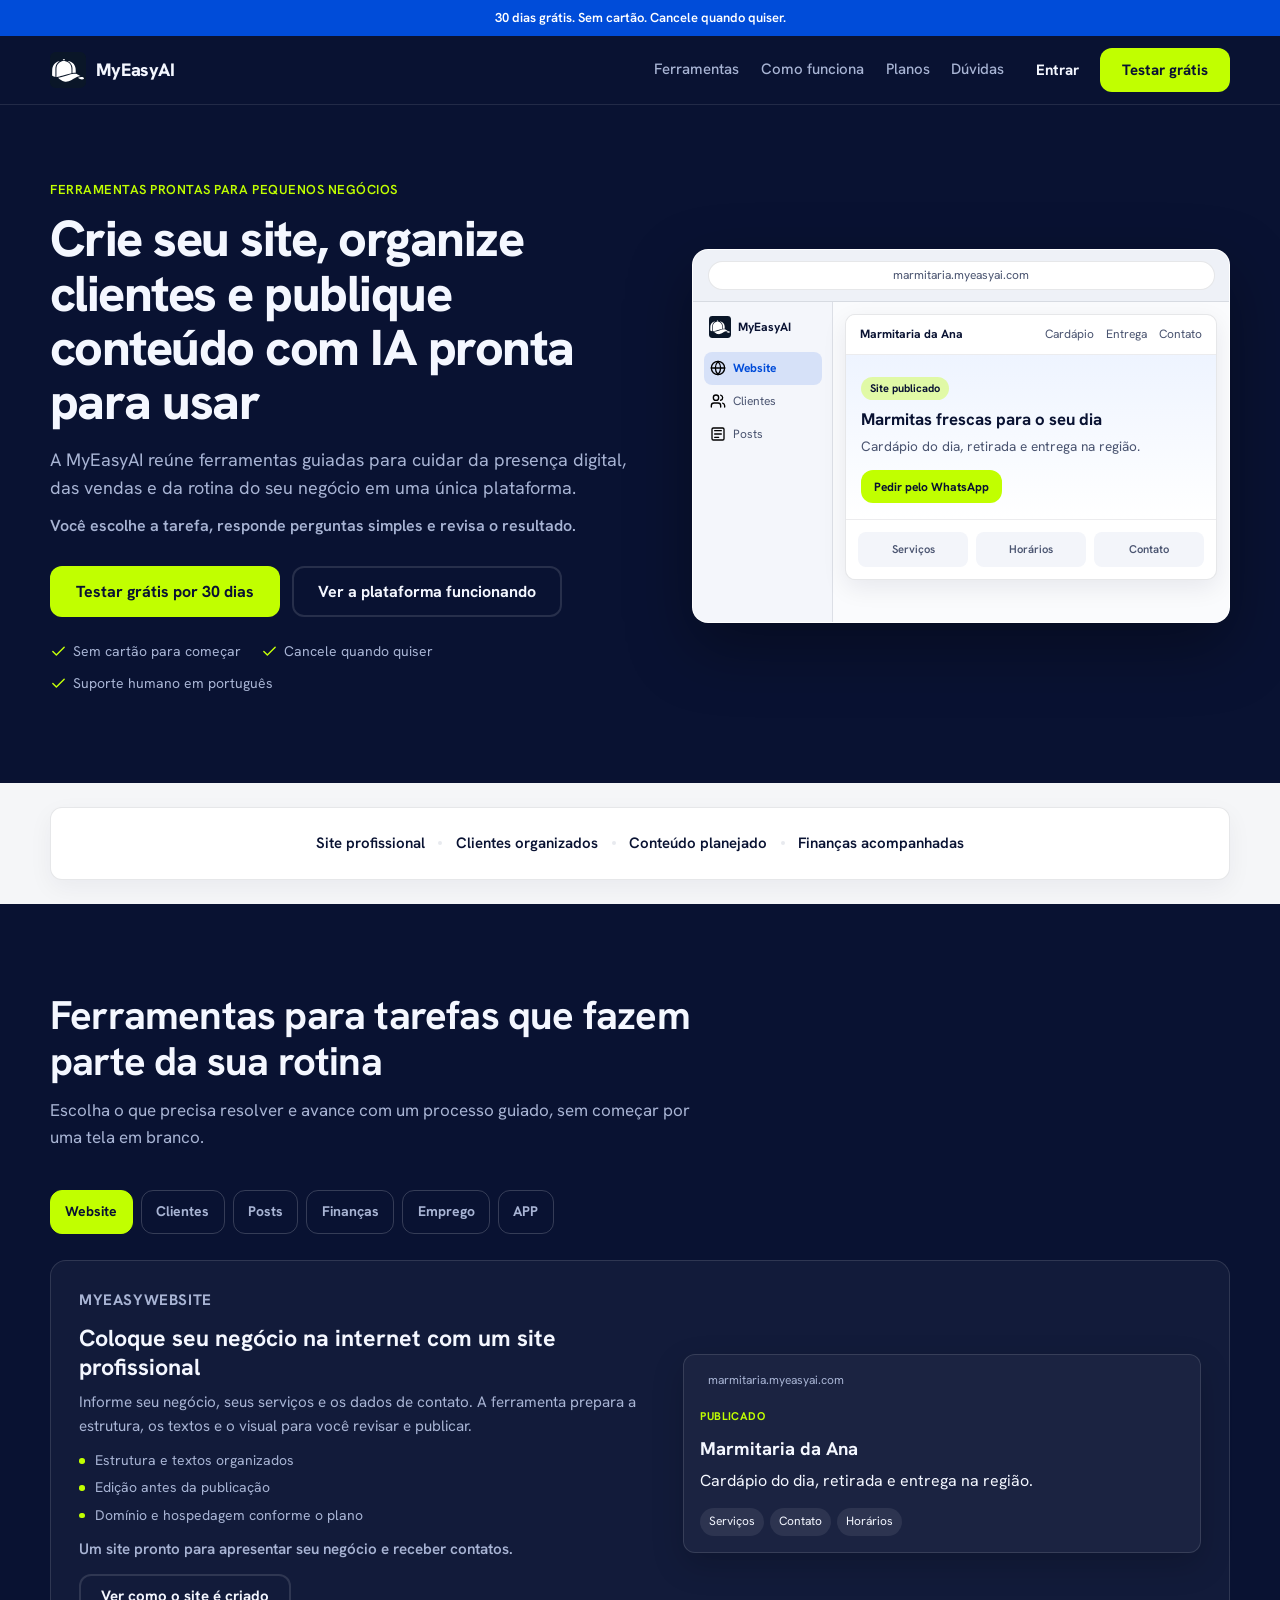
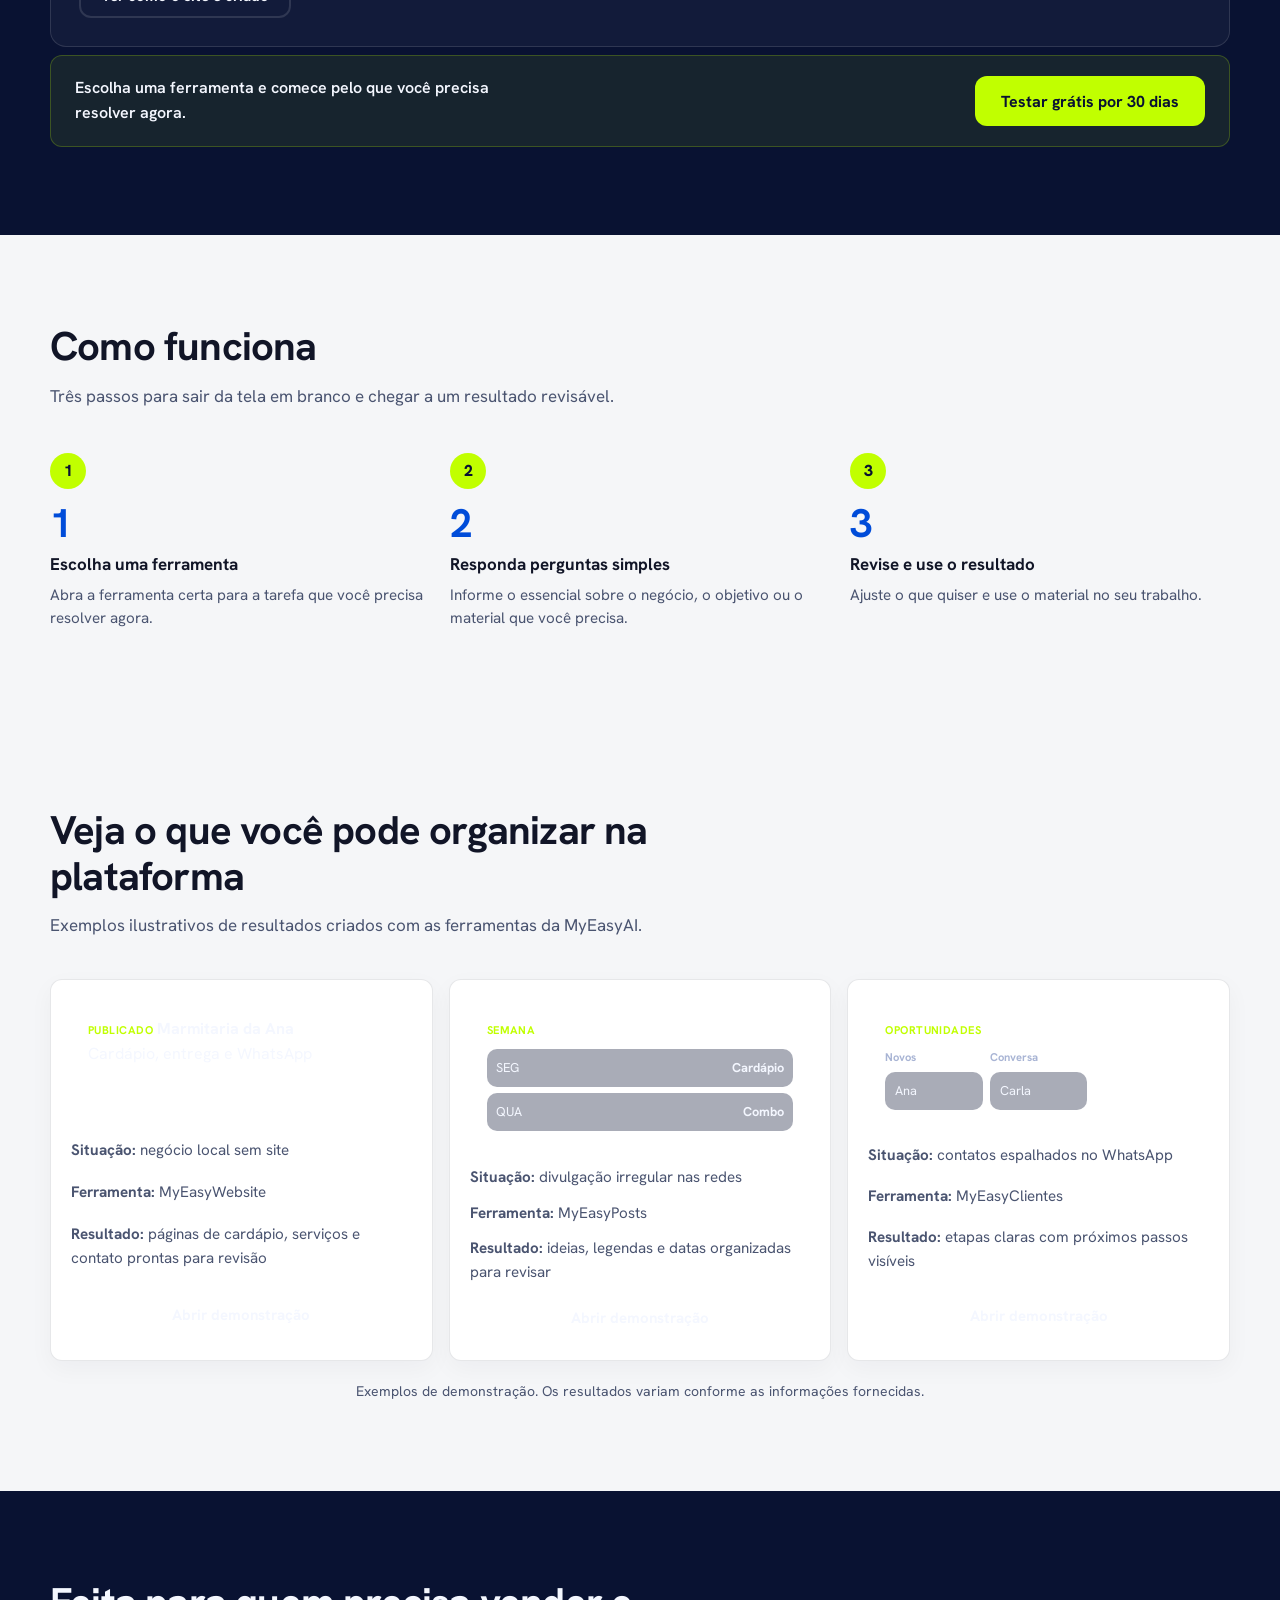
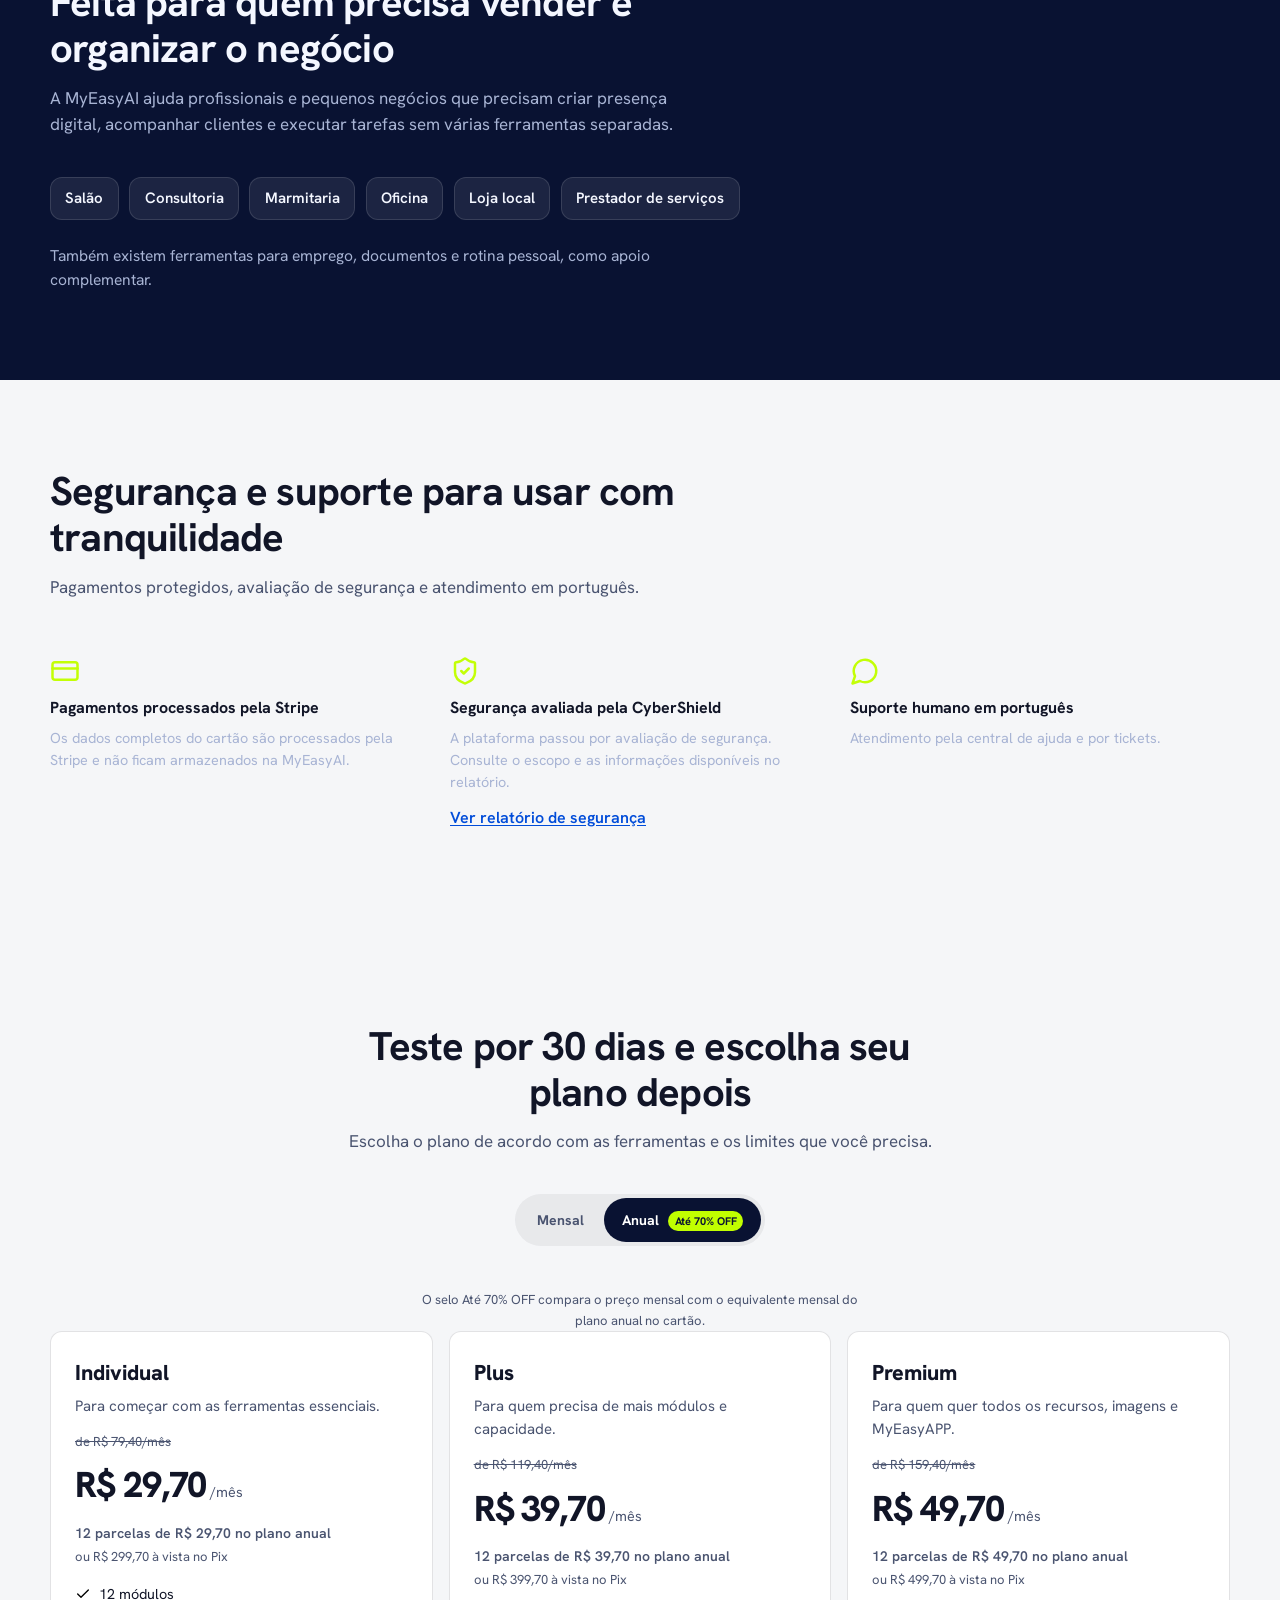
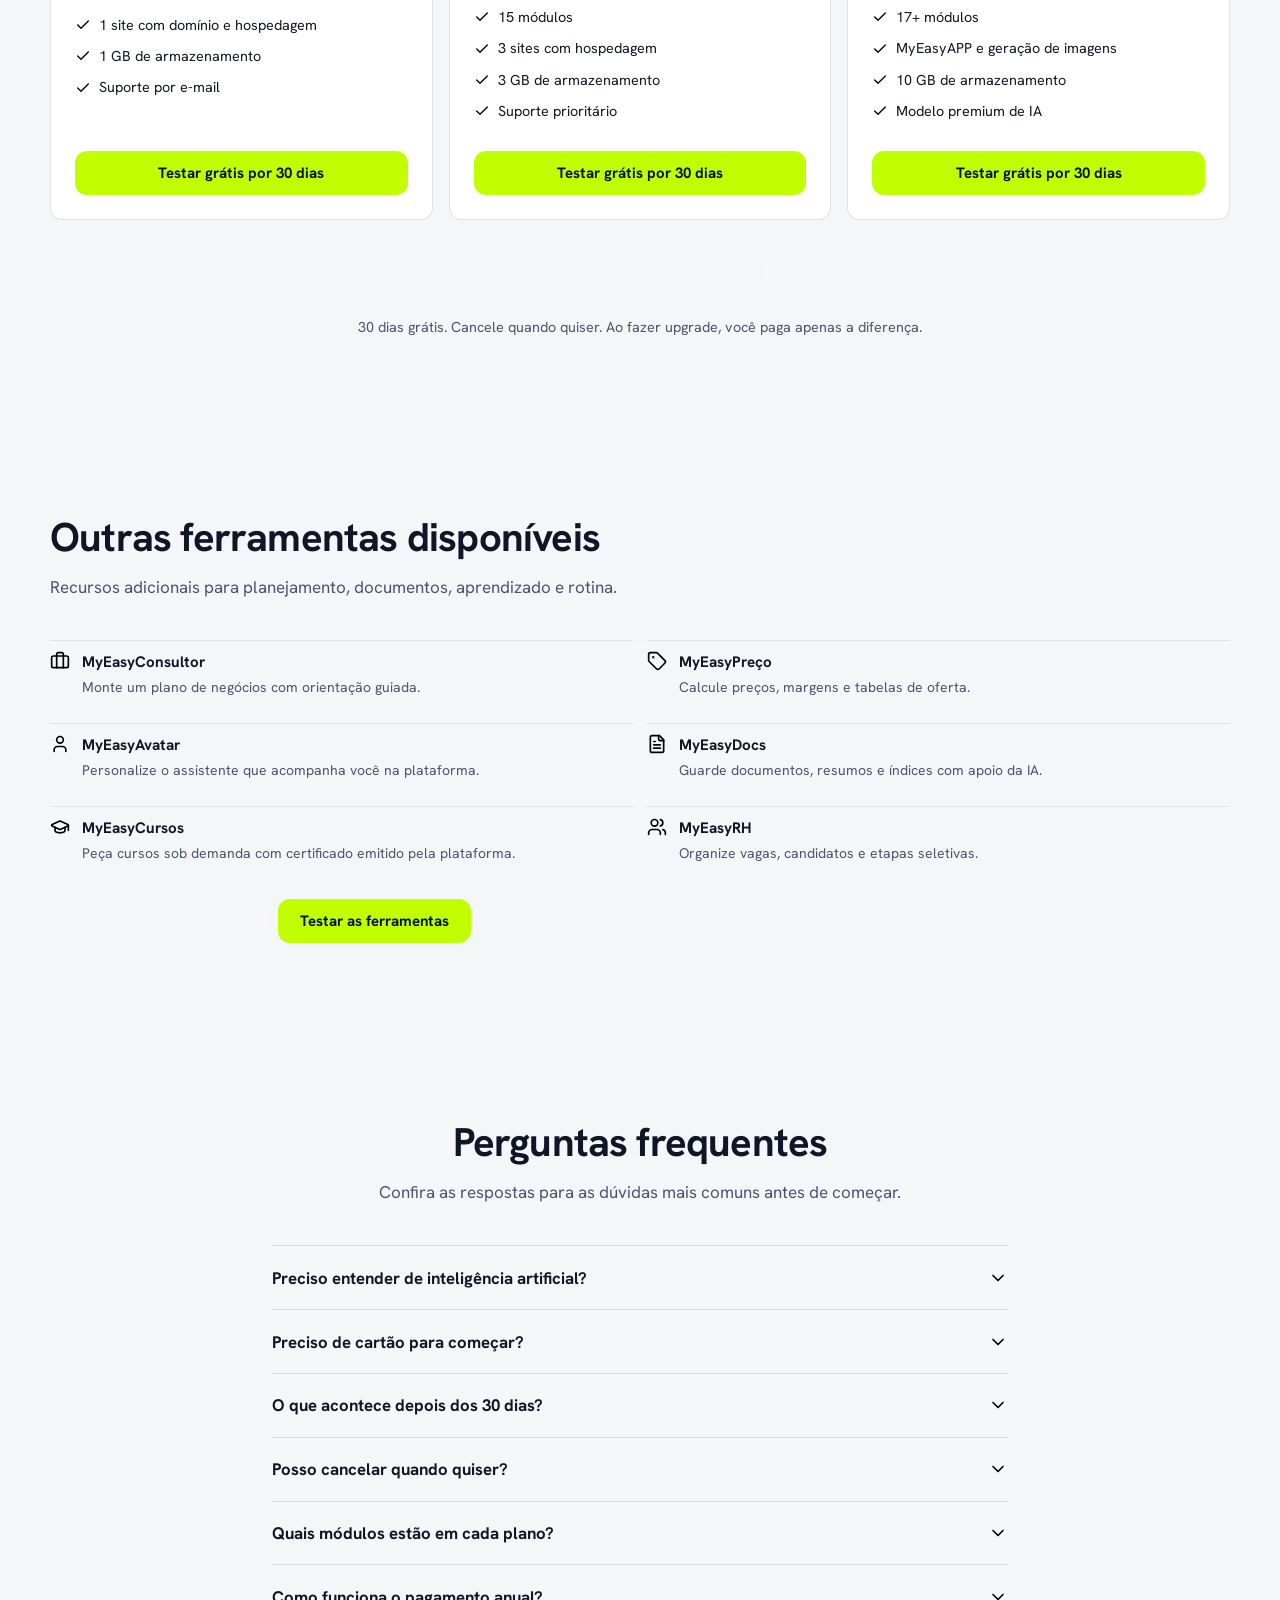
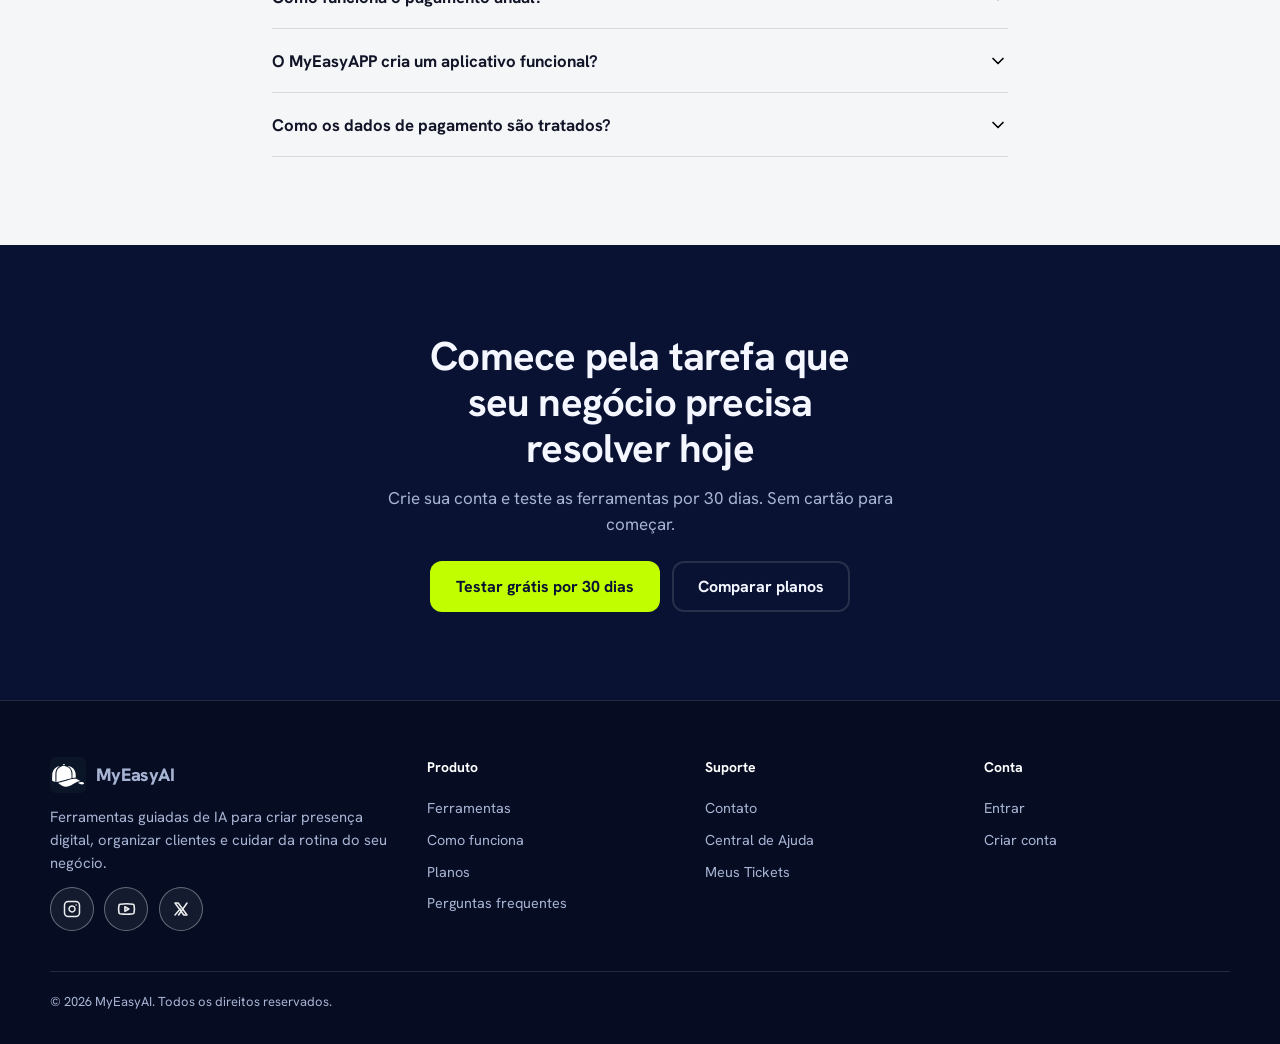
==== commit 58efbdd8: "feat: professional landing redesign per plan5 Refine copy, trust claims, pricing clarity, demos, and" ====
--- a/index.html
+++ b/index.html
@@ -5,7 +5,7 @@
   <meta name="viewport" content="width=device-width, initial-scale=1">
   <script type="application/json" id="site-env">{"env":"staging","baseUrl":"https://caio2121.github.io/myeasyaistatic/","productionBaseUrl":"https://myeasyai.com/","robotsStaging":"noindex, nofollow","robotsProduction":"index, follow"}</script>
   <title>MyEasyAI | Ferramentas de IA prontas para o seu negócio</title>
-  <meta name="description" content="Crie sites e conteúdos, organize clientes e acompanhe suas finanças com ferramentas de IA prontas. Sem precisar programar ou aprender a conversar com uma IA. Teste grátis por 30 dias, sem cartão.">
+  <meta name="description" content="Crie seu site, organize clientes e publique conteúdo com ferramentas guiadas de IA. Feita para autônomos e pequenos negócios. Teste grátis por 30 dias, sem cartão.">
   <meta name="robots" content="noindex, nofollow">
   <meta name="myeasyai:canonical-production" content="https://myeasyai.com/">
   <meta name="author" content="MyEasyAI">
@@ -15,21 +15,21 @@
   <meta property="og:site_name" content="MyEasyAI">
   <meta property="og:url" content="https://caio2121.github.io/myeasyaistatic/">
   <meta property="og:title" content="MyEasyAI | Ferramentas de IA prontas para o seu negócio">
-  <meta property="og:description" content="Crie seu site, organize clientes e produza conteúdo sem precisar entender de IA. Teste grátis por 30 dias, sem cartão.">
+  <meta property="og:description" content="Crie seu site, organize clientes e publique conteúdo com IA pronta para usar. Teste grátis por 30 dias, sem cartão.">
   <meta property="og:image" content="https://caio2121.github.io/myeasyaistatic/assets/social/og-image.webp">
   <meta property="og:image:width" content="1200">
   <meta property="og:image:height" content="630">
   <meta property="og:image:alt" content="MyEasyAI, ferramentas de IA prontas para o negócio">
   <meta name="twitter:card" content="summary_large_image">
   <meta name="twitter:title" content="MyEasyAI | Ferramentas de IA prontas para o seu negócio">
-  <meta name="twitter:description" content="Crie seu site, organize clientes e produza conteúdo sem precisar entender de IA. Teste grátis por 30 dias, sem cartão.">
+  <meta name="twitter:description" content="Crie seu site, organize clientes e publique conteúdo com IA pronta para usar. Teste grátis por 30 dias, sem cartão.">
   <meta name="twitter:image" content="https://caio2121.github.io/myeasyaistatic/assets/social/og-image.webp">
   <link rel="icon" type="image/png" sizes="32x32" href="assets/favicon-32.png">
   <link rel="apple-touch-icon" href="assets/favicon-32.png">
   <link rel="preconnect" href="https://fonts.googleapis.com">
   <link rel="preconnect" href="https://fonts.gstatic.com" crossorigin>
-  <link href="https://fonts.googleapis.com/css2?family=Hanken+Grotesk:wght@400;500;600;700;800&display=swap" rel="stylesheet">
-  <link rel="stylesheet" href="styles.css">
+  <link href="https://fonts.googleapis.com/css2?family=Hanken+Grotesk:wght@400;500;600;700&display=swap" rel="stylesheet">
+  <link rel="stylesheet" href="styles.css?v=5">
   <script type="application/ld+json">
   {
     "@context": "https://schema.org",
@@ -46,7 +46,7 @@
           "https://www.youtube.com/@MyEasyAI",
           "https://x.com/myeasyai"
         ],
-        "description": "Plataforma com ferramentas de inteligência artificial prontas para criar, vender e organizar o dia a dia do trabalho."
+        "description": "Plataforma de ferramentas guiadas para pequenos negócios criarem presença digital, organizarem clientes e executarem tarefas comerciais."
       },
       {
         "@type": "WebSite",
@@ -63,15 +63,18 @@
         "applicationCategory": "BusinessApplication",
         "operatingSystem": "Web",
         "url": "https://myeasyai.com/",
-        "description": "Ferramentas de IA prontas para criar site, produzir conteúdo, organizar clientes, controlar finanças, preparar currículo e estruturar aplicativos, sem programação e sem prompts.",
+        "description": "Ferramentas guiadas de IA para criar site, organizar clientes, planejar conteúdo, acompanhar finanças, preparar currículo e estruturar protótipos de aplicativo.",
         "offers": [
           { "@type": "Offer", "name": "Teste grátis", "price": "0", "priceCurrency": "BRL", "description": "Teste grátis por 30 dias, sem cartão para começar.", "url": "https://myeasyai.com/auth/signup" },
-          { "@type": "Offer", "name": "Individual anual Pix", "price": "299.70", "priceCurrency": "BRL", "description": "Plano Individual anual à vista no Pix por R$ 299,70. No cartão: 12 parcelas de R$ 29,70 (equivalente mensal anunciado).", "url": "https://myeasyai.com/auth/signup" },
           { "@type": "Offer", "name": "Individual mensal", "price": "79.40", "priceCurrency": "BRL", "description": "Plano Individual com cobrança mensal de R$ 79,40 por mês.", "url": "https://myeasyai.com/auth/signup" },
-          { "@type": "Offer", "name": "Plus anual Pix", "price": "399.70", "priceCurrency": "BRL", "description": "Plano Plus anual à vista no Pix por R$ 399,70. No cartão: 12 parcelas de R$ 39,70 (equivalente mensal anunciado).", "url": "https://myeasyai.com/auth/signup" },
+          { "@type": "Offer", "name": "Individual anual cartão", "price": "29.70", "priceCurrency": "BRL", "description": "Plano Individual anual no cartão: 12 parcelas de R$ 29,70.", "url": "https://myeasyai.com/auth/signup" },
+          { "@type": "Offer", "name": "Individual anual Pix", "price": "299.70", "priceCurrency": "BRL", "description": "Plano Individual anual à vista no Pix por R$ 299,70.", "url": "https://myeasyai.com/auth/signup" },
           { "@type": "Offer", "name": "Plus mensal", "price": "119.40", "priceCurrency": "BRL", "description": "Plano Plus com cobrança mensal de R$ 119,40 por mês.", "url": "https://myeasyai.com/auth/signup" },
-          { "@type": "Offer", "name": "Premium anual Pix", "price": "499.70", "priceCurrency": "BRL", "description": "Plano Premium anual à vista no Pix por R$ 499,70. No cartão: 12 parcelas de R$ 49,70 (equivalente mensal anunciado).", "url": "https://myeasyai.com/auth/signup" },
-          { "@type": "Offer", "name": "Premium mensal", "price": "159.40", "priceCurrency": "BRL", "description": "Plano Premium com cobrança mensal de R$ 159,40 por mês.", "url": "https://myeasyai.com/auth/signup" }
+          { "@type": "Offer", "name": "Plus anual cartão", "price": "39.70", "priceCurrency": "BRL", "description": "Plano Plus anual no cartão: 12 parcelas de R$ 39,70.", "url": "https://myeasyai.com/auth/signup" },
+          { "@type": "Offer", "name": "Plus anual Pix", "price": "399.70", "priceCurrency": "BRL", "description": "Plano Plus anual à vista no Pix por R$ 399,70.", "url": "https://myeasyai.com/auth/signup" },
+          { "@type": "Offer", "name": "Premium mensal", "price": "159.40", "priceCurrency": "BRL", "description": "Plano Premium com cobrança mensal de R$ 159,40 por mês.", "url": "https://myeasyai.com/auth/signup" },
+          { "@type": "Offer", "name": "Premium anual cartão", "price": "49.70", "priceCurrency": "BRL", "description": "Plano Premium anual no cartão: 12 parcelas de R$ 49,70.", "url": "https://myeasyai.com/auth/signup" },
+          { "@type": "Offer", "name": "Premium anual Pix", "price": "499.70", "priceCurrency": "BRL", "description": "Plano Premium anual à vista no Pix por R$ 499,70.", "url": "https://myeasyai.com/auth/signup" }
         ],
         "publisher": { "@id": "https://myeasyai.com/#organization" },
         "featureList": [
@@ -94,28 +97,38 @@
           },
           {
             "@type": "Question",
-            "name": "Preciso saber criar prompts?",
-            "acceptedAnswer": { "@type": "Answer", "text": "Não. Você responde perguntas em português e avança sem precisar escrever prompts." }
-          },
-          {
-            "@type": "Question",
-            "name": "Quais módulos estão incluídos em cada plano?",
-            "acceptedAnswer": { "@type": "Answer", "text": "No Individual você tem 12 módulos, no Plus 15 e no Premium 17 ou mais. A quantidade de sites, o app próprio e a geração de imagens mudam conforme o plano. MyEasyAPP e imagens geradas estão disponíveis no Premium." }
-          },
-          {
-            "@type": "Question",
-            "name": "Como funciona o plano anual no Pix e no cartão?",
-            "acceptedAnswer": { "@type": "Answer", "text": "No plano anual você pode pagar em 12 parcelas no cartão pelo valor mensal equivalente anunciado, ou à vista no Pix com o total indicado em cada plano. O desconto compara o preço mensal com o equivalente mensal do plano anual no cartão." }
-          },
-          {
-            "@type": "Question",
             "name": "Preciso de cartão para começar?",
             "acceptedAnswer": { "@type": "Answer", "text": "Não. Você começa o teste de 30 dias sem cartão e só adiciona um meio de pagamento se quiser continuar depois." }
           },
           {
             "@type": "Question",
-            "name": "Meus dados ficam seguros?",
-            "acceptedAnswer": { "@type": "Answer", "text": "Você paga pela Stripe, sem que a MyEasyAI guarde os dados do cartão. A segurança da plataforma inclui auditoria e testes validados pela CyberShield." }
+            "name": "O que acontece depois dos 30 dias?",
+            "acceptedAnswer": { "@type": "Answer", "text": "Ao fim do teste, você pode escolher um plano para continuar. Se não quiser seguir, basta cancelar. Você recebe aviso por e-mail antes do fim do período." }
+          },
+          {
+            "@type": "Question",
+            "name": "Posso cancelar quando quiser?",
+            "acceptedAnswer": { "@type": "Answer", "text": "Sim. Você pode cancelar quando quiser pela própria conta, sem precisar falar com alguém." }
+          },
+          {
+            "@type": "Question",
+            "name": "Quais módulos estão em cada plano?",
+            "acceptedAnswer": { "@type": "Answer", "text": "No Individual você tem 12 módulos, no Plus 15 e no Premium 17 ou mais. A quantidade de sites, o armazenamento, o MyEasyAPP e a geração de imagens mudam conforme o plano. MyEasyAPP e imagens geradas estão disponíveis no Premium." }
+          },
+          {
+            "@type": "Question",
+            "name": "Como funciona o pagamento anual?",
+            "acceptedAnswer": { "@type": "Answer", "text": "No plano anual você pode pagar em 12 parcelas no cartão pelo valor mensal equivalente anunciado, ou à vista no Pix com o total indicado em cada plano. O selo Até 70% OFF compara o preço mensal com o equivalente mensal do plano anual no cartão." }
+          },
+          {
+            "@type": "Question",
+            "name": "O MyEasyAPP cria um aplicativo funcional?",
+            "acceptedAnswer": { "@type": "Answer", "text": "O MyEasyAPP, disponível no Premium, organiza telas, fluxos e uma primeira versão visual da ideia. Trata-se de um protótipo para testar, apresentar ou continuar desenvolvendo, não de publicação automática em lojas." }
+          },
+          {
+            "@type": "Question",
+            "name": "Como os dados de pagamento são tratados?",
+            "acceptedAnswer": { "@type": "Answer", "text": "Os pagamentos são processados pela Stripe. Os dados completos do cartão são processados pela Stripe e não ficam armazenados na MyEasyAI." }
           }
         ]
       }
@@ -127,7 +140,7 @@
   <a class="skip-link" href="#conteudo">Ir para o conteúdo</a>
 
   <div class="promo-banner" role="region" aria-label="Oferta promocional">
-    <p>Teste grátis por 30 dias. Sem cartão para começar.</p>
+    <p>30 dias grátis. Sem cartão. Cancele quando quiser.</p>
   </div>
 
   <header class="site-header">
@@ -137,10 +150,10 @@
         <span class="brand-name">MyEasyAI</span>
       </a>
       <nav class="nav-desktop" aria-label="Principal">
+        <a href="#ferramentas">Ferramentas</a>
         <a href="#como-funciona">Como funciona</a>
-        <a href="#ferramentas">Ferramentas</a>
         <a href="#planos">Planos</a>
-        <a href="#faq">Perguntas frequentes</a>
+        <a href="#faq">Dúvidas</a>
       </nav>
       <div class="header-actions">
         <a class="btn btn-ghost" href="https://myeasyai.com/auth/login">Entrar</a>
@@ -151,10 +164,10 @@
       </div>
     </div>
     <nav class="nav-mobile" id="nav-mobile" aria-label="Menu mobile" hidden>
+      <a href="#ferramentas">Ferramentas</a>
       <a href="#como-funciona">Como funciona</a>
-      <a href="#ferramentas">Ferramentas</a>
       <a href="#planos">Planos</a>
-      <a href="#faq">Perguntas frequentes</a>
+      <a href="#faq">Dúvidas</a>
       <a href="https://myeasyai.com/auth/login">Entrar</a>
       <a class="btn btn-primary" href="https://myeasyai.com/auth/signup">Testar grátis</a>
     </nav>
@@ -166,11 +179,12 @@
       <div class="hero-grid">
         <div class="hero-copy">
           <p class="eyebrow">Ferramentas prontas para pequenos negócios</p>
-          <h1 id="hero-title">Crie seu site, organize clientes e produza conteúdo sem precisar entender de IA</h1>
+          <h1 id="hero-title">Crie seu site, organize clientes e publique conteúdo com IA pronta para usar</h1>
           <p class="lead">A MyEasyAI reúne ferramentas guiadas para cuidar da presença digital, das vendas e da rotina do seu negócio em uma única plataforma.</p>
+          <p class="diff">Você escolhe a tarefa, responde perguntas simples e revisa o resultado.</p>
           <div class="cta-row">
             <a class="btn btn-primary btn-lg" href="https://myeasyai.com/auth/signup">Testar grátis por 30 dias</a>
-            <a class="btn btn-secondary btn-lg" href="#ferramentas">Ver a plataforma em funcionamento</a>
+            <a class="btn btn-secondary btn-lg" href="#ferramentas">Ver a plataforma funcionando</a>
           </div>
           <ul class="trust-list">
             <li><img class="icon" src="assets/icons/check.svg" alt="" aria-hidden="true"> Sem cartão para começar</li>
@@ -179,9 +193,8 @@
           </ul>
         </div>
         <div class="hero-visual">
-          <div class="product-mockup product-mockup--result" role="img" aria-label="Prévia de um site gerado no MyEasyWebsite para a Marmitaria da Ana, com menu, serviços e botão de contato.">
+          <div class="product-mockup product-mockup--result" role="img" aria-label="Demonstração do MyEasyWebsite com prévia de site publicado para a Marmitaria da Ana.">
             <div class="mockup-chrome" aria-hidden="true">
-              <div class="mockup-dots"><span></span><span></span><span></span></div>
               <div class="mockup-url">marmitaria.myeasyai.com</div>
             </div>
             <div class="mockup-body mockup-body--site" aria-hidden="true">
@@ -218,13 +231,13 @@
       </div>
     </section>
 
-    <section class="section section--cream signal-section" id="resultados" aria-label="Principais resultados">
+    <section class="section section--surface signal-section" id="resultados" aria-label="Atalhos para os módulos principais">
       <div class="container">
         <ul class="signal-bar">
-          <li>Site profissional</li>
-          <li>Clientes organizados</li>
-          <li>Conteúdo planejado</li>
-          <li>Finanças acompanhadas</li>
+          <li><a href="#modulo-website" data-tab-link="website">Site profissional</a></li>
+          <li><a href="#modulo-clientes" data-tab-link="clientes">Clientes organizados</a></li>
+          <li><a href="#modulo-posts" data-tab-link="posts">Conteúdo planejado</a></li>
+          <li><a href="#modulo-financas" data-tab-link="financas">Finanças acompanhadas</a></li>
         </ul>
       </div>
     </section>
@@ -251,21 +264,20 @@
               <div class="feature-copy">
                 <p class="feature-label">MyEasyWebsite</p>
                 <h3>Coloque seu negócio na internet com um site profissional</h3>
-                <p>Informe o tipo de negócio, os serviços e os dados de contato. O MyEasyWebsite prepara a estrutura, os textos e o visual para você revisar e publicar.</p>
+                <p>Informe seu negócio, seus serviços e os dados de contato. A ferramenta prepara a estrutura, os textos e o visual para você revisar e publicar.</p>
                 <ul class="feature-points">
-                  <li>Estrutura, textos e serviços organizados</li>
-                  <li>Publicação simplificada</li>
-                  <li>Domínio e hospedagem inclusos na assinatura ativa, conforme o plano</li>
+                  <li>Estrutura e textos organizados</li>
+                  <li>Edição antes da publicação</li>
+                  <li>Domínio e hospedagem conforme o plano</li>
                 </ul>
                 <p class="feature-result">Um site pronto para apresentar seu negócio e receber contatos.</p>
                 <div class="feature-actions">
                   <button type="button" class="btn btn-secondary" data-module-open="website">Ver como o site é criado</button>
-                  <a class="btn btn-primary" href="https://myeasyai.com/auth/signup">Testar grátis por 30 dias</a>
                 </div>
               </div>
               <div class="feature-visual" aria-hidden="true">
                 <div class="ui-panel ui-site ui-panel--strong">
-                  <div class="ui-chrome"><span></span><span></span><span></span><em>marmitaria.myeasyai.com</em></div>
+                  <div class="ui-chrome"><em>marmitaria.myeasyai.com</em></div>
                   <div class="ui-site-body">
                     <span class="ui-chip">Publicado</span>
                     <strong>Marmitaria da Ana</strong>
@@ -283,12 +295,12 @@
             <div class="product-panel" role="tabpanel" id="panel-clientes" aria-labelledby="tab-clientes" hidden data-anchor="modulo-clientes">
               <div class="feature-copy">
                 <p class="feature-label">MyEasyClientes</p>
-                <h3>Organize clientes e não perca oportunidades de venda</h3>
-                <p>Centralize contatos, negociações e próximos passos para saber quem atender e o que acompanhar.</p>
+                <h3>Organize clientes e acompanhe cada oportunidade</h3>
+                <p>Centralize contatos, negociações, tarefas e próximos passos para saber quem precisa de atendimento.</p>
                 <ul class="feature-points">
-                  <li>Contatos e etapas de venda</li>
-                  <li>Tarefas e lembretes de acompanhamento</li>
-                  <li>Histórico das conversas</li>
+                  <li>Contatos organizados</li>
+                  <li>Etapas de venda</li>
+                  <li>Lembretes e histórico</li>
                 </ul>
                 <p class="feature-result">Mais clareza sobre quem retornar e qual oportunidade deve avançar.</p>
                 <div class="feature-actions">
@@ -310,14 +322,14 @@
             <div class="product-panel" role="tabpanel" id="panel-posts" aria-labelledby="tab-posts" hidden data-anchor="modulo-posts">
               <div class="feature-copy">
                 <p class="feature-label">MyEasyPosts</p>
-                <h3>Planeje e produza conteúdo para suas redes</h3>
-                <p>Informe o negócio e o que deseja divulgar. A ferramenta cria ideias, legendas e um calendário para você revisar.</p>
+                <h3>Planeje conteúdo e mantenha suas redes ativas</h3>
+                <p>Informe o que deseja divulgar. A ferramenta organiza ideias, legendas, roteiros e datas para você revisar.</p>
                 <ul class="feature-points">
-                  <li>Ideias, legendas e roteiros</li>
-                  <li>Calendário de publicações</li>
-                  <li>Imagens geradas pela plataforma <span class="plan-avail-badge">Disponível no Premium</span></li>
+                  <li>Ideias e legendas</li>
+                  <li>Calendário</li>
+                  <li>Imagens, somente quando disponíveis no plano <span class="plan-avail-badge">Disponível no Premium</span></li>
                 </ul>
-                <p class="feature-result">Primeira versão pronta para revisar e publicar.</p>
+                <p class="feature-result">Uma rotina de conteúdo organizada e pronta para revisão.</p>
                 <div class="feature-actions">
                   <button type="button" class="btn btn-secondary" data-module-open="posts">Ver um conteúdo sendo criado</button>
                 </div>
@@ -335,15 +347,15 @@
             <div class="product-panel" role="tabpanel" id="panel-financas" aria-labelledby="tab-financas" hidden data-anchor="modulo-financas">
               <div class="feature-copy">
                 <p class="feature-label">MyEasyFinanças</p>
-                <h3>Entenda para onde vai seu dinheiro</h3>
-                <p>Registre receitas, despesas e assinaturas em relatórios simples para consultar no dia a dia.</p>
+                <h3>Acompanhe receitas, despesas e compromissos do mês</h3>
+                <p>Registre movimentações e assinaturas para consultar um resumo simples da sua rotina financeira.</p>
                 <ul class="feature-points">
-                  <li>Entradas, despesas e categorias</li>
-                  <li>Acompanhamento de assinaturas</li>
-                  <li>Resumo mensal claro</li>
+                  <li>Receitas e despesas</li>
+                  <li>Categorias</li>
+                  <li>Visão mensal</li>
                 </ul>
-                <p class="feature-result">Uma visão organizada das finanças para decidir com mais informação.</p>
-                <p class="disclaimer">Não substitui orientação financeira profissional.</p>
+                <p class="feature-result">Informações organizadas para apoiar decisões do dia a dia.</p>
+                <p class="disclaimer">A ferramenta ajuda na organização e não substitui orientação financeira profissional.</p>
                 <div class="feature-actions">
                   <button type="button" class="btn btn-secondary" data-module-open="financas">Ver o controle financeiro</button>
                 </div>
@@ -361,14 +373,14 @@
             <div class="product-panel" role="tabpanel" id="panel-emprego" aria-labelledby="tab-emprego" hidden data-anchor="modulo-emprego">
               <div class="feature-copy">
                 <p class="feature-label">MyEasyEmprego</p>
-                <h3>Prepare seu currículo com mais segurança</h3>
-                <p>Organize experiências, adapte o texto à vaga e pratique respostas para entrevistas.</p>
+                <h3>Organize seu currículo para cada oportunidade</h3>
+                <p>Estruture suas experiências, adapte o texto à vaga e pratique respostas para entrevistas.</p>
                 <ul class="feature-points">
-                  <li>Currículo claro e objetivo</li>
-                  <li>Adaptação para cada vaga</li>
-                  <li>Preparação para entrevistas</li>
+                  <li>Currículo organizado</li>
+                  <li>Adaptação por vaga</li>
+                  <li>Preparação para entrevista</li>
                 </ul>
-                <p class="feature-result">Um currículo mais objetivo e mais preparo para cada oportunidade.</p>
+                <p class="feature-result">Mais clareza no currículo e mais preparo para cada candidatura.</p>
                 <div class="feature-actions">
                   <button type="button" class="btn btn-secondary" data-module-open="emprego">Ver um currículo sendo preparado</button>
                 </div>
@@ -391,13 +403,13 @@
               <div class="feature-copy">
                 <p class="feature-label">MyEasyAPP <span class="plan-avail-badge">Disponível no Premium</span></p>
                 <h3>Transforme sua ideia em um protótipo de aplicativo</h3>
-                <p>Descreva o que o app precisa fazer. A ferramenta organiza telas, fluxos e a primeira versão visual, sem programação.</p>
+                <p>Descreva a ideia e organize telas, fluxos e uma primeira versão visual sem precisar programar.</p>
                 <ul class="feature-points">
-                  <li>Telas e fluxo de navegação</li>
-                  <li>Primeira versão visual</li>
-                  <li>Base para testar ou apresentar a ideia</li>
+                  <li>Estrutura de telas</li>
+                  <li>Fluxo de navegação</li>
+                  <li>Protótipo visual</li>
                 </ul>
-                <p class="feature-result">Um protótipo organizado para testar, apresentar ou continuar desenvolvendo.</p>
+                <p class="feature-result">Uma base para testar, apresentar ou continuar desenvolvendo sua ideia.</p>
                 <div class="feature-actions">
                   <button type="button" class="btn btn-secondary" data-module-open="app">Ver um aplicativo sendo estruturado</button>
                 </div>
@@ -427,63 +439,222 @@
       </div>
     </section>
 
-    <section class="section section--cream" id="como-funciona" aria-labelledby="como-title">
+    <section class="section section--surface" id="como-funciona" aria-labelledby="como-title">
       <div class="container">
         <div class="section-head">
-          <h2 class="section-title" id="como-title">Escolha uma tarefa e avance com orientação</h2>
+          <h2 class="section-title" id="como-title">Como funciona</h2>
+          <p class="section-lead">Três passos para sair da tela em branco e chegar a um resultado revisável.</p>
         </div>
         <ol class="steps steps--three">
-          <li class="step"><h3>Escolha uma ferramenta</h3><p>Abra a ferramenta certa para site, clientes, conteúdo, finanças, currículo ou aplicativo.</p></li>
-          <li class="step"><h3>Responda perguntas simples</h3><p>Informe o essencial sobre o negócio, o objetivo ou o material que você precisa.</p></li>
-          <li class="step"><h3>Revise e use o resultado</h3><p>A plataforma monta uma primeira versão. Ajuste o que quiser e use no seu trabalho.</p></li>
+          <li class="step"><span class="step-num" aria-hidden="true">1</span><h3>Escolha uma ferramenta</h3><p>Abra a ferramenta certa para a tarefa que você precisa resolver agora.</p></li>
+          <li class="step"><span class="step-num" aria-hidden="true">2</span><h3>Responda perguntas simples</h3><p>Informe o essencial sobre o negócio, o objetivo ou o material que você precisa.</p></li>
+          <li class="step"><span class="step-num" aria-hidden="true">3</span><h3>Revise e use o resultado</h3><p>Ajuste o que quiser e use o material no seu trabalho.</p></li>
         </ol>
       </div>
     </section>
 
-    <section class="section section--cream" id="demonstracoes" aria-labelledby="demos-title">
+    <section class="section section--surface" id="demonstracoes" aria-labelledby="demos-title">
       <div class="container">
         <div class="section-head">
-          <h2 class="section-title" id="demos-title">Exemplos de demonstração</h2>
-          <p class="section-lead">Ilustrações do tipo de resultado que as ferramentas ajudam a organizar. Não são depoimentos de clientes.</p>
+          <h2 class="section-title" id="demos-title">Veja o que você pode organizar na plataforma</h2>
+          <p class="section-lead">Exemplos ilustrativos de resultados criados com as ferramentas da MyEasyAI.</p>
         </div>
         <div class="demo-examples">
           <article class="demo-example">
-            <p class="demo-example-label">Exemplo de demonstração</p>
-            <h3>Site da marmitaria</h3>
-            <p><strong>Ferramenta:</strong> MyEasyWebsite</p>
-            <p>Negócio local precisa aparecer online. A ferramenta monta páginas de cardápio, serviços e contato para revisão e publicação.</p>
+            <div class="demo-example-visual" aria-hidden="true">
+              <div class="ui-panel ui-site ui-panel--mini">
+                <span class="ui-chip">Publicado</span>
+                <strong>Marmitaria da Ana</strong>
+                <p>Cardápio, entrega e WhatsApp</p>
+              </div>
+            </div>
+            <p class="demo-meta"><strong>Situação:</strong> negócio local sem site</p>
+            <p class="demo-meta"><strong>Ferramenta:</strong> MyEasyWebsite</p>
+            <p class="demo-meta"><strong>Resultado:</strong> páginas de cardápio, serviços e contato prontas para revisão</p>
+            <button type="button" class="btn btn-secondary" data-module-open="website">Abrir demonstração</button>
           </article>
           <article class="demo-example">
-            <p class="demo-example-label">Exemplo de demonstração</p>
-            <h3>Calendário de posts</h3>
-            <p><strong>Ferramenta:</strong> MyEasyPosts</p>
-            <p>Divulgação semanal do cardápio e promoções. Ideias, legendas e datas ficam organizadas para revisar antes de publicar.</p>
+            <div class="demo-example-visual" aria-hidden="true">
+              <div class="ui-panel ui-posts ui-panel--mini">
+                <p class="ui-kicker">Semana</p>
+                <div class="ui-post-row"><span>SEG</span><strong>Cardápio</strong></div>
+                <div class="ui-post-row"><span>QUA</span><strong>Combo</strong></div>
+              </div>
+            </div>
+            <p class="demo-meta"><strong>Situação:</strong> divulgação irregular nas redes</p>
+            <p class="demo-meta"><strong>Ferramenta:</strong> MyEasyPosts</p>
+            <p class="demo-meta"><strong>Resultado:</strong> ideias, legendas e datas organizadas para revisar</p>
+            <button type="button" class="btn btn-secondary" data-module-open="posts">Abrir demonstração</button>
           </article>
           <article class="demo-example">
-            <p class="demo-example-label">Exemplo de demonstração</p>
-            <h3>Pipeline de clientes</h3>
-            <p><strong>Ferramenta:</strong> MyEasyClientes</p>
-            <p>Contatos novos, orçamentos em andamento e fechamentos ficam em etapas claras, com próximos passos visíveis.</p>
-          </article>
-        </div>
+            <div class="demo-example-visual" aria-hidden="true">
+              <div class="ui-panel ui-crm ui-panel--mini">
+                <p class="ui-kicker">Oportunidades</p>
+                <div class="ui-crm-cols">
+                  <div><h4>Novos</h4><span>Ana</span></div>
+                  <div><h4>Conversa</h4><span>Carla</span></div>
+                </div>
+              </div>
+            </div>
+            <p class="demo-meta"><strong>Situação:</strong> contatos espalhados no WhatsApp</p>
+            <p class="demo-meta"><strong>Ferramenta:</strong> MyEasyClientes</p>
+            <p class="demo-meta"><strong>Resultado:</strong> etapas claras com próximos passos visíveis</p>
+            <button type="button" class="btn btn-secondary" data-module-open="clientes">Abrir demonstração</button>
+          </article>
+        </div>
+        <p class="demo-footnote">Exemplos de demonstração. Os resultados variam conforme as informações fornecidas.</p>
       </div>
     </section>
 
     <section class="section section--navy" id="para-quem" aria-labelledby="para-quem-title">
       <div class="container">
         <div class="section-head">
-          <h2 class="section-title" id="para-quem-title">Feita para autônomos e pequenos negócios</h2>
-          <p class="section-lead">O foco é quem precisa de presença digital, organização de clientes e rotina comercial sem várias ferramentas soltas.</p>
-        </div>
-        <div class="persona-grid persona-grid--two">
-          <article class="persona"><h3>Autônomos</h3><p>Quem precisa divulgar o trabalho, organizar o atendimento e manter contato com clientes.</p></article>
-          <article class="persona"><h3>Pequenos negócios</h3><p>Quem quer vender, acompanhar oportunidades e produzir conteúdo em uma única plataforma.</p></article>
-        </div>
+          <h2 class="section-title" id="para-quem-title">Feita para quem precisa vender e organizar o negócio</h2>
+          <p class="section-lead">A MyEasyAI ajuda profissionais e pequenos negócios que precisam criar presença digital, acompanhar clientes e executar tarefas sem várias ferramentas separadas.</p>
+        </div>
+        <ul class="audience-chips" aria-label="Exemplos de públicos">
+          <li>Salão</li>
+          <li>Consultoria</li>
+          <li>Marmitaria</li>
+          <li>Oficina</li>
+          <li>Loja local</li>
+          <li>Prestador de serviços</li>
+        </ul>
         <p class="audience-aside">Também existem ferramentas para emprego, documentos e rotina pessoal, como apoio complementar.</p>
       </div>
     </section>
 
-    <section class="section section--cream" id="outros-modulos" aria-labelledby="outros-title">
+    <section class="section section--surface" id="confianca" aria-labelledby="confianca-title">
+      <div class="container">
+        <div class="section-head">
+          <h2 class="section-title" id="confianca-title">Segurança e suporte para usar com tranquilidade</h2>
+          <p class="section-lead">Pagamentos protegidos, avaliação de segurança e atendimento em português.</p>
+        </div>
+        <div class="trust-grid trust-grid--three">
+          <article class="trust-item">
+            <img class="icon icon-lg" src="assets/icons/credit-card.svg" alt="" aria-hidden="true">
+            <h3>Pagamentos processados pela Stripe</h3>
+            <p>Os dados completos do cartão são processados pela Stripe e não ficam armazenados na MyEasyAI.</p>
+          </article>
+          <article class="trust-item">
+            <img class="icon icon-lg" src="assets/icons/shield-check.svg" alt="" aria-hidden="true">
+            <h3>Segurança avaliada pela CyberShield</h3>
+            <p>A plataforma passou por avaliação de segurança. Consulte o escopo e as informações disponíveis no relatório.</p>
+            <a class="trust-link" href="https://myeasyai.com/cybershield-badge.png" target="_blank" rel="noopener noreferrer">Ver relatório de segurança</a>
+          </article>
+          <article class="trust-item">
+            <img class="icon icon-lg" src="assets/icons/message-circle.svg" alt="" aria-hidden="true">
+            <h3>Suporte humano em português</h3>
+            <p>Atendimento pela central de ajuda e por tickets.</p>
+          </article>
+        </div>
+      </div>
+    </section>
+
+    <section class="section section--surface" id="planos" aria-labelledby="planos-title">
+      <div class="container">
+        <div class="section-head center">
+          <h2 class="section-title" id="planos-title">Teste por 30 dias e escolha seu plano depois</h2>
+          <p class="section-lead">Escolha o plano de acordo com as ferramentas e os limites que você precisa.</p>
+        </div>
+        <div class="billing-wrap">
+          <div class="billing-toggle" role="group" aria-label="Periodicidade do plano">
+            <button type="button" class="billing-btn" id="billing-monthly" aria-pressed="false" data-billing="monthly">Mensal</button>
+            <button type="button" class="billing-btn" id="billing-annual" aria-pressed="true" data-billing="annual">Anual <span class="badge">Até 70% OFF</span></button>
+          </div>
+          <p class="billing-hint">O selo Até 70% OFF compara o preço mensal com o equivalente mensal do plano anual no cartão.</p>
+        </div>
+        <div class="plans-grid" aria-live="polite">
+          <article class="plan-card" data-plan="individual">
+            <h3>Individual</h3>
+            <p class="plan-audience">Para começar com as ferramentas essenciais.</p>
+            <p class="plan-was" data-was>de R$ 79,40/mês</p>
+            <div class="plan-price"><span class="amount" data-price-annual="29,70" data-price-monthly="79,40">R$ 29,70</span><span class="period">/mês</span></div>
+            <p class="plan-billing-detail" data-show="annual">12 parcelas de R$ 29,70 no plano anual</p>
+            <p class="plan-note" data-show="annual">ou R$ 299,70 à vista no Pix</p>
+            <p class="plan-note" data-show="monthly">Cobrança mensal de R$ 79,40</p>
+            <ul class="plan-features">
+              <li><img class="icon" src="assets/icons/check.svg" alt="" aria-hidden="true"> 12 módulos</li>
+              <li><img class="icon" src="assets/icons/check.svg" alt="" aria-hidden="true"> 1 site com domínio e hospedagem</li>
+              <li><img class="icon" src="assets/icons/check.svg" alt="" aria-hidden="true"> 1 GB de armazenamento</li>
+              <li><img class="icon" src="assets/icons/check.svg" alt="" aria-hidden="true"> Suporte por e-mail</li>
+            </ul>
+            <a class="btn btn-primary" href="https://myeasyai.com/auth/signup">Testar grátis por 30 dias</a>
+          </article>
+          <article class="plan-card" data-plan="plus">
+            <h3>Plus</h3>
+            <p class="plan-audience">Para quem precisa de mais módulos e capacidade.</p>
+            <p class="plan-was" data-was>de R$ 119,40/mês</p>
+            <div class="plan-price"><span class="amount" data-price-annual="39,70" data-price-monthly="119,40">R$ 39,70</span><span class="period">/mês</span></div>
+            <p class="plan-billing-detail" data-show="annual">12 parcelas de R$ 39,70 no plano anual</p>
+            <p class="plan-note" data-show="annual">ou R$ 399,70 à vista no Pix</p>
+            <p class="plan-note" data-show="monthly">Cobrança mensal de R$ 119,40</p>
+            <ul class="plan-features">
+              <li><img class="icon" src="assets/icons/check.svg" alt="" aria-hidden="true"> 15 módulos</li>
+              <li><img class="icon" src="assets/icons/check.svg" alt="" aria-hidden="true"> 3 sites com hospedagem</li>
+              <li><img class="icon" src="assets/icons/check.svg" alt="" aria-hidden="true"> 3 GB de armazenamento</li>
+              <li><img class="icon" src="assets/icons/check.svg" alt="" aria-hidden="true"> Suporte prioritário</li>
+            </ul>
+            <a class="btn btn-primary" href="https://myeasyai.com/auth/signup">Testar grátis por 30 dias</a>
+          </article>
+          <article class="plan-card" data-plan="premium">
+            <h3>Premium</h3>
+            <p class="plan-audience">Para quem quer todos os recursos, imagens e MyEasyAPP.</p>
+            <p class="plan-was" data-was>de R$ 159,40/mês</p>
+            <div class="plan-price"><span class="amount" data-price-annual="49,70" data-price-monthly="159,40">R$ 49,70</span><span class="period">/mês</span></div>
+            <p class="plan-billing-detail" data-show="annual">12 parcelas de R$ 49,70 no plano anual</p>
+            <p class="plan-note" data-show="annual">ou R$ 499,70 à vista no Pix</p>
+            <p class="plan-note" data-show="monthly">Cobrança mensal de R$ 159,40</p>
+            <ul class="plan-features">
+              <li><img class="icon" src="assets/icons/check.svg" alt="" aria-hidden="true"> 17+ módulos</li>
+              <li><img class="icon" src="assets/icons/check.svg" alt="" aria-hidden="true"> MyEasyAPP e geração de imagens</li>
+              <li><img class="icon" src="assets/icons/check.svg" alt="" aria-hidden="true"> 10 GB de armazenamento</li>
+              <li><img class="icon" src="assets/icons/check.svg" alt="" aria-hidden="true"> Modelo premium de IA</li>
+            </ul>
+            <a class="btn btn-primary" href="https://myeasyai.com/auth/signup">Testar grátis por 30 dias</a>
+          </article>
+        </div>
+
+        <div class="plans-compare-wrap">
+          <button type="button" class="btn btn-secondary" id="open-compare" aria-expanded="false" aria-controls="compare-panel">Comparar recursos dos planos</button>
+          <div class="compare-panel" id="compare-panel" hidden>
+            <table class="compare-table">
+              <caption>Diferenças principais entre os planos</caption>
+              <thead>
+                <tr>
+                  <th scope="col">Recurso</th>
+                  <th scope="col">Individual</th>
+                  <th scope="col">Plus</th>
+                  <th scope="col">Premium</th>
+                </tr>
+              </thead>
+              <tbody>
+                <tr><th scope="row">Módulos</th><td>12</td><td>15</td><td>17+</td></tr>
+                <tr><th scope="row">Sites</th><td>1</td><td>3</td><td>Conforme o plano</td></tr>
+                <tr><th scope="row">Armazenamento</th><td>1 GB</td><td>3 GB</td><td>10 GB</td></tr>
+                <tr><th scope="row">Geração de imagens</th><td>Não</td><td>Não</td><td>Sim</td></tr>
+                <tr><th scope="row">MyEasyAPP</th><td>Não</td><td>Não</td><td>Sim</td></tr>
+                <tr><th scope="row">Modelo de IA</th><td>Padrão</td><td>Padrão</td><td>Premium</td></tr>
+                <tr><th scope="row">Suporte</th><td>E-mail</td><td>Prioritário</td><td>Prioritário</td></tr>
+              </tbody>
+            </table>
+            <div class="compare-accordion" data-compare-mobile>
+              <details><summary>Módulos</summary><p>Individual 12 · Plus 15 · Premium 17+</p></details>
+              <details><summary>Sites</summary><p>Individual 1 · Plus 3 · Premium conforme o plano</p></details>
+              <details><summary>Armazenamento</summary><p>Individual 1 GB · Plus 3 GB · Premium 10 GB</p></details>
+              <details><summary>Geração de imagens</summary><p>Somente Premium</p></details>
+              <details><summary>MyEasyAPP</summary><p>Somente Premium</p></details>
+              <details><summary>Modelo de IA</summary><p>Individual e Plus: padrão · Premium: premium</p></details>
+              <details><summary>Suporte</summary><p>Individual: e-mail · Plus e Premium: prioritário</p></details>
+            </div>
+          </div>
+        </div>
+
+        <p class="plans-footnote">30 dias grátis. Cancele quando quiser. Ao fazer upgrade, você paga apenas a diferença.</p>
+      </div>
+    </section>
+
+    <section class="section section--surface" id="outros-modulos" aria-labelledby="outros-title">
       <div class="container">
         <div class="section-head">
           <h2 class="section-title" id="outros-title">Outras ferramentas disponíveis</h2>
@@ -512,87 +683,7 @@
       </div>
     </section>
 
-    <section class="section section--cream" id="confianca" aria-labelledby="confianca-title">
-      <div class="container">
-        <div class="section-head">
-          <h2 class="section-title" id="confianca-title">Segurança e suporte para usar com tranquilidade</h2>
-          <p class="section-lead">Pagamentos protegidos, suporte em português e infraestrutura de fornecedores reconhecidos.</p>
-        </div>
-        <div class="trust-grid trust-grid--compact">
-          <article class="trust-item"><img class="icon icon-lg" src="assets/icons/credit-card.svg" alt="" aria-hidden="true"><h3>Pagamentos pela Stripe</h3><p>A MyEasyAI não vê nem guarda os dados do cartão.</p></article>
-          <article class="trust-item"><img class="icon icon-lg" src="assets/icons/shield-check.svg" alt="" aria-hidden="true"><h3>Segurança avaliada pela CyberShield</h3><p>Auditoria e testes de segurança validados pela CyberShield, alinhados às práticas da plataforma.</p></article>
-          <article class="trust-item"><img class="icon icon-lg" src="assets/icons/message-circle.svg" alt="" aria-hidden="true"><h3>Suporte em português</h3><p>Atendimento humano pela central de ajuda e tickets.</p></article>
-          <article class="trust-item"><img class="icon icon-lg" src="assets/icons/globe.svg" alt="" aria-hidden="true"><h3>Empresa americana</h3><p>Sediada nos Estados Unidos, com centro de desenvolvimento e operação nos EUA.</p></article>
-        </div>
-      </div>
-    </section>
-
-    <section class="section section--cream" id="planos" aria-labelledby="planos-title">
-      <div class="container">
-        <div class="section-head center">
-          <h2 class="section-title" id="planos-title">Teste por 30 dias e escolha seu plano depois</h2>
-          <p class="section-lead">Escolha o plano de acordo com as ferramentas e os limites que você precisa.</p>
-        </div>
-        <div class="billing-wrap">
-          <div class="billing-toggle" role="group" aria-label="Periodicidade do plano">
-            <button type="button" class="billing-btn" id="billing-monthly" aria-pressed="false" data-billing="monthly">Mensal</button>
-            <button type="button" class="billing-btn" id="billing-annual" aria-pressed="true" data-billing="annual">Anual <span class="badge">Até 69% OFF</span></button>
-          </div>
-          <p class="billing-hint">O desconto compara o preço mensal com o equivalente mensal do plano anual no cartão.</p>
-        </div>
-        <div class="plans-grid">
-          <article class="plan-card" data-plan="individual">
-            <h3>Individual</h3>
-            <p class="plan-was" data-was>de R$ 79,40/mês</p>
-            <div class="plan-price"><span class="amount" data-price-annual="29,70" data-price-monthly="79,40">R$ 29,70</span><span class="period">/mês</span></div>
-            <p class="plan-billing-detail" data-show="annual">12 parcelas de R$ 29,70 no plano anual</p>
-            <p class="plan-note" data-show="annual">ou R$ 299,70 à vista no Pix</p>
-            <p class="plan-note" data-show="monthly">Cobrança mensal de R$ 79,40</p>
-            <ul class="plan-features">
-              <li><img class="icon" src="assets/icons/check.svg" alt="" aria-hidden="true"> 12 módulos</li>
-              <li><img class="icon" src="assets/icons/check.svg" alt="" aria-hidden="true"> 1 site com domínio e hospedagem</li>
-              <li><img class="icon" src="assets/icons/check.svg" alt="" aria-hidden="true"> Assistente personalizado</li>
-              <li><img class="icon" src="assets/icons/check.svg" alt="" aria-hidden="true"> Suporte por e-mail</li>
-            </ul>
-            <a class="btn btn-primary" href="https://myeasyai.com/auth/signup">Testar grátis por 30 dias</a>
-          </article>
-          <article class="plan-card" data-plan="plus">
-            <h3>Plus</h3>
-            <p class="plan-was" data-was>de R$ 119,40/mês</p>
-            <div class="plan-price"><span class="amount" data-price-annual="39,70" data-price-monthly="119,40">R$ 39,70</span><span class="period">/mês</span></div>
-            <p class="plan-billing-detail" data-show="annual">12 parcelas de R$ 39,70 no plano anual</p>
-            <p class="plan-note" data-show="annual">ou R$ 399,70 à vista no Pix</p>
-            <p class="plan-note" data-show="monthly">Cobrança mensal de R$ 119,40</p>
-            <ul class="plan-features">
-              <li><img class="icon" src="assets/icons/check.svg" alt="" aria-hidden="true"> 15 módulos</li>
-              <li><img class="icon" src="assets/icons/check.svg" alt="" aria-hidden="true"> 3 sites com hospedagem</li>
-              <li><img class="icon" src="assets/icons/check.svg" alt="" aria-hidden="true"> Limites maiores</li>
-              <li><img class="icon" src="assets/icons/check.svg" alt="" aria-hidden="true"> Suporte prioritário</li>
-            </ul>
-            <a class="btn btn-primary" href="https://myeasyai.com/auth/signup">Testar grátis por 30 dias</a>
-          </article>
-          <article class="plan-card" data-plan="premium">
-            <h3>Premium</h3>
-            <p class="plan-was" data-was>de R$ 159,40/mês</p>
-            <div class="plan-price"><span class="amount" data-price-annual="49,70" data-price-monthly="159,40">R$ 49,70</span><span class="period">/mês</span></div>
-            <p class="plan-billing-detail" data-show="annual">12 parcelas de R$ 49,70 no plano anual</p>
-            <p class="plan-note" data-show="annual">ou R$ 499,70 à vista no Pix</p>
-            <p class="plan-note" data-show="monthly">Cobrança mensal de R$ 159,40</p>
-            <ul class="plan-features">
-              <li><img class="icon" src="assets/icons/check.svg" alt="" aria-hidden="true"> 17+ módulos</li>
-              <li><img class="icon" src="assets/icons/check.svg" alt="" aria-hidden="true"> App próprio e geração de imagens</li>
-              <li><img class="icon" src="assets/icons/check.svg" alt="" aria-hidden="true"> Modelo premium de IA</li>
-              <li><img class="icon" src="assets/icons/check.svg" alt="" aria-hidden="true"> Suporte prioritário</li>
-            </ul>
-            <a class="btn btn-primary" href="https://myeasyai.com/auth/signup">Testar grátis por 30 dias</a>
-          </article>
-        </div>
-
-        <p class="plans-footnote">30 dias grátis. Cancele quando quiser. Ao fazer upgrade, você paga apenas a diferença.</p>
-      </div>
-    </section>
-
-    <section class="section section--cream" id="faq" aria-labelledby="faq-title">
+    <section class="section section--surface" id="faq" aria-labelledby="faq-title">
       <div class="container">
         <div class="section-head center">
           <h2 class="section-title" id="faq-title">Perguntas frequentes</h2>
@@ -600,22 +691,24 @@
         </div>
         <div class="faq-list">
           <div class="faq-item"><button type="button" aria-expanded="false" aria-controls="faq-1" id="faq-btn-1">Preciso entender de inteligência artificial?<img class="icon" src="assets/icons/chevron-down.svg" alt="" aria-hidden="true"></button><div class="faq-panel" id="faq-1" role="region" aria-labelledby="faq-btn-1" hidden><p>Não. As ferramentas já vêm configuradas. Você escolhe a tarefa, responde perguntas simples e revisa o resultado.</p></div></div>
-          <div class="faq-item"><button type="button" aria-expanded="false" aria-controls="faq-2" id="faq-btn-2">Preciso saber criar prompts?<img class="icon" src="assets/icons/chevron-down.svg" alt="" aria-hidden="true"></button><div class="faq-panel" id="faq-2" role="region" aria-labelledby="faq-btn-2" hidden><p>Não. Você responde perguntas em português e avança sem precisar escrever prompts.</p></div></div>
-          <div class="faq-item"><button type="button" aria-expanded="false" aria-controls="faq-3" id="faq-btn-3">Quais módulos estão incluídos em cada plano?<img class="icon" src="assets/icons/chevron-down.svg" alt="" aria-hidden="true"></button><div class="faq-panel" id="faq-3" role="region" aria-labelledby="faq-btn-3" hidden><p>No Individual você tem 12 módulos, no Plus 15 e no Premium 17 ou mais. A quantidade de sites, o app próprio e a geração de imagens mudam conforme o plano. MyEasyAPP e imagens geradas estão disponíveis no Premium.</p></div></div>
-          <div class="faq-item"><button type="button" aria-expanded="false" aria-controls="faq-4" id="faq-btn-4">Como funciona o plano anual no Pix e no cartão?<img class="icon" src="assets/icons/chevron-down.svg" alt="" aria-hidden="true"></button><div class="faq-panel" id="faq-4" role="region" aria-labelledby="faq-btn-4" hidden><p>No plano anual você pode pagar em 12 parcelas no cartão pelo valor mensal equivalente anunciado, ou à vista no Pix com o total indicado em cada plano. O desconto compara o preço mensal com o equivalente mensal do plano anual no cartão.</p></div></div>
-          <div class="faq-item"><button type="button" aria-expanded="false" aria-controls="faq-5" id="faq-btn-5">Preciso de cartão para começar?<img class="icon" src="assets/icons/chevron-down.svg" alt="" aria-hidden="true"></button><div class="faq-panel" id="faq-5" role="region" aria-labelledby="faq-btn-5" hidden><p>Não. Você começa o teste de 30 dias sem cartão e só adiciona um meio de pagamento se quiser continuar depois.</p></div></div>
-          <div class="faq-item"><button type="button" aria-expanded="false" aria-controls="faq-6" id="faq-btn-6">Meus dados ficam seguros?<img class="icon" src="assets/icons/chevron-down.svg" alt="" aria-hidden="true"></button><div class="faq-panel" id="faq-6" role="region" aria-labelledby="faq-btn-6" hidden><p>Você paga pela Stripe, sem que a MyEasyAI guarde os dados do cartão. A segurança da plataforma inclui auditoria e testes validados pela CyberShield.</p></div></div>
-        </div>
-      </div>
-    </section>
-
-    <section class="section section--cream final-cta" id="comecar" aria-labelledby="cta-final-title">
-      <div class="container">
-        <h2 class="section-title" id="cta-final-title">Comece com uma tarefa que você precisa resolver hoje</h2>
-        <p class="section-lead">Crie sua conta, personalize seu assistente e teste sua primeira ferramenta por 30 dias. Sem cartão para começar.</p>
+          <div class="faq-item"><button type="button" aria-expanded="false" aria-controls="faq-2" id="faq-btn-2">Preciso de cartão para começar?<img class="icon" src="assets/icons/chevron-down.svg" alt="" aria-hidden="true"></button><div class="faq-panel" id="faq-2" role="region" aria-labelledby="faq-btn-2" hidden><p>Não. Você começa o teste de 30 dias sem cartão e só adiciona um meio de pagamento se quiser continuar depois.</p></div></div>
+          <div class="faq-item"><button type="button" aria-expanded="false" aria-controls="faq-3" id="faq-btn-3">O que acontece depois dos 30 dias?<img class="icon" src="assets/icons/chevron-down.svg" alt="" aria-hidden="true"></button><div class="faq-panel" id="faq-3" role="region" aria-labelledby="faq-btn-3" hidden><p>Ao fim do teste, você pode escolher um plano para continuar. Se não quiser seguir, basta cancelar. Você recebe aviso por e-mail antes do fim do período.</p></div></div>
+          <div class="faq-item"><button type="button" aria-expanded="false" aria-controls="faq-4" id="faq-btn-4">Posso cancelar quando quiser?<img class="icon" src="assets/icons/chevron-down.svg" alt="" aria-hidden="true"></button><div class="faq-panel" id="faq-4" role="region" aria-labelledby="faq-btn-4" hidden><p>Sim. Você pode cancelar quando quiser pela própria conta, sem precisar falar com alguém.</p></div></div>
+          <div class="faq-item"><button type="button" aria-expanded="false" aria-controls="faq-5" id="faq-btn-5">Quais módulos estão em cada plano?<img class="icon" src="assets/icons/chevron-down.svg" alt="" aria-hidden="true"></button><div class="faq-panel" id="faq-5" role="region" aria-labelledby="faq-btn-5" hidden><p>No Individual você tem 12 módulos, no Plus 15 e no Premium 17 ou mais. A quantidade de sites, o armazenamento, o MyEasyAPP e a geração de imagens mudam conforme o plano. MyEasyAPP e imagens geradas estão disponíveis no Premium.</p></div></div>
+          <div class="faq-item"><button type="button" aria-expanded="false" aria-controls="faq-6" id="faq-btn-6">Como funciona o pagamento anual?<img class="icon" src="assets/icons/chevron-down.svg" alt="" aria-hidden="true"></button><div class="faq-panel" id="faq-6" role="region" aria-labelledby="faq-btn-6" hidden><p>No plano anual você pode pagar em 12 parcelas no cartão pelo valor mensal equivalente anunciado, ou à vista no Pix com o total indicado em cada plano. O selo Até 70% OFF compara o preço mensal com o equivalente mensal do plano anual no cartão.</p></div></div>
+          <div class="faq-item"><button type="button" aria-expanded="false" aria-controls="faq-7" id="faq-btn-7">O MyEasyAPP cria um aplicativo funcional?<img class="icon" src="assets/icons/chevron-down.svg" alt="" aria-hidden="true"></button><div class="faq-panel" id="faq-7" role="region" aria-labelledby="faq-btn-7" hidden><p>O MyEasyAPP, disponível no Premium, organiza telas, fluxos e uma primeira versão visual da ideia. Trata-se de um protótipo para testar, apresentar ou continuar desenvolvendo, não de publicação automática em lojas.</p></div></div>
+          <div class="faq-item"><button type="button" aria-expanded="false" aria-controls="faq-8" id="faq-btn-8">Como os dados de pagamento são tratados?<img class="icon" src="assets/icons/chevron-down.svg" alt="" aria-hidden="true"></button><div class="faq-panel" id="faq-8" role="region" aria-labelledby="faq-btn-8" hidden><p>Os pagamentos são processados pela Stripe. Os dados completos do cartão são processados pela Stripe e não ficam armazenados na MyEasyAI.</p></div></div>
+        </div>
+      </div>
+    </section>
+
+    <section class="section section--navy final-cta" id="comecar" aria-labelledby="cta-final-title">
+      <div class="container">
+        <h2 class="section-title" id="cta-final-title">Comece pela tarefa que seu negócio precisa resolver hoje</h2>
+        <p class="section-lead">Crie sua conta e teste as ferramentas por 30 dias. Sem cartão para começar.</p>
         <div class="cta-row">
           <a class="btn btn-primary btn-lg" href="https://myeasyai.com/auth/signup">Testar grátis por 30 dias</a>
-          <a class="btn btn-secondary btn-lg" href="#ferramentas">Conhecer as ferramentas</a>
+          <a class="btn btn-secondary btn-lg" href="#planos">Comparar planos</a>
         </div>
       </div>
     </section>
@@ -628,7 +721,7 @@
           <img src="assets/logo/logo.svg" width="36" height="36" alt="" aria-hidden="true">
           <span class="brand-name">MyEasyAI</span>
         </a>
-        <p>Ferramentas de IA prontas para criar sites e conteúdos, organizar clientes e acompanhar a rotina do seu negócio.</p>
+        <p>Ferramentas guiadas de IA para criar presença digital, organizar clientes e cuidar da rotina do seu negócio.</p>
         <div class="social-links">
           <a href="https://www.instagram.com/myeasyai" aria-label="Instagram MyEasyAI"><img class="icon" src="assets/icons/instagram.svg" alt="" aria-hidden="true"></a>
           <a href="https://www.youtube.com/@MyEasyAI" aria-label="YouTube MyEasyAI"><img class="icon" src="assets/icons/youtube.svg" alt="" aria-hidden="true"></a>
@@ -637,8 +730,8 @@
       </div>
       <div class="footer-col">
         <h4>Produto</h4>
+        <a href="#ferramentas">Ferramentas</a>
         <a href="#como-funciona">Como funciona</a>
-        <a href="#ferramentas">Ferramentas</a>
         <a href="#planos">Planos</a>
         <a href="#faq">Perguntas frequentes</a>
       </div>
@@ -649,10 +742,7 @@
         <a href="https://myeasyai.com/support/tickets">Meus Tickets</a>
       </div>
       <div class="footer-col">
-        <h4>Conta e legal</h4>
-        <a href="https://myeasyai.com/">Site oficial</a>
-        <a href="privacy.html" id="link-privacy">Política de Privacidade</a>
-        <a href="terms.html" id="link-terms">Termos de Uso</a>
+        <h4>Conta</h4>
         <a href="https://myeasyai.com/auth/login">Entrar</a>
         <a href="https://myeasyai.com/auth/signup">Criar conta</a>
       </div>
@@ -668,8 +758,9 @@
         <div class="module-dialog-brand">
           <img id="module-dialog-icon" src="assets/icons/globe.svg" width="40" height="40" alt="">
           <div>
+            <p class="demo-badge">Demonstração</p>
             <h2 id="module-dialog-title">MyEasyWebsite</h2>
-            <p id="module-dialog-tagline">Crie e ajuste o site conversando com o assistente</p>
+            <p id="module-dialog-tagline">Crie e ajuste o site com orientação guiada</p>
           </div>
         </div>
         <button type="button" class="module-dialog-close" id="module-dialog-close" aria-label="Fechar">
@@ -683,6 +774,6 @@
     </div>
   </dialog>
 
-  <script src="script.js" defer></script>
+  <script src="script.js?v=5" defer></script>
 </body>
 </html>
--- a/styles.css
+++ b/styles.css
@@ -1,11 +1,10 @@
-/* MyEasyAI landing estatica completa */
-
-:root {
+﻿:root {
   --navy: #091232;
   --navy-mid: #0d1c46;
   --navy-deep: #011b55;
-  --cream: #f3f1ea;
-  --cream-dark: #e3ded2;
+  --cream: #f5f6f8;
+  --cream-dark: #e8eaef;
+  --surface: #f5f6f8;
   --blue: #004cd9;
   --blue-bright: #2e6bff;
   --lime: #c1ff00;
@@ -13,18 +12,18 @@
   --text-on-dark: #f4f7ff;
   --text-on-light: #111527;
   --muted-dark: #a8b4d4;
-  --muted-light: #38415a;
+  --muted-light: #4a5470;
   --white: #ffffff;
   --glass: rgba(255, 255, 255, 0.06);
   --glass-border: rgba(255, 255, 255, 0.12);
   --radius: 12px;
-  --radius-sm: 8px;
+  --radius-sm: 10px;
   --font-display: "Hanken Grotesk", "Segoe UI", sans-serif;
   --font-body: "Hanken Grotesk", "Segoe UI", sans-serif;
   --header-h: 68px;
-  --banner-h: 40px;
+  --banner-h: 36px;
   --max: 1180px;
-  --shadow-soft: 0 16px 48px rgba(9, 18, 50, 0.18);
+  --shadow-soft: 0 12px 32px rgba(9, 18, 50, 0.12);
   --focus: 0 0 0 3px rgba(193, 255, 0, 0.55);
 }
 
@@ -163,12 +162,14 @@
   color: var(--muted-dark);
 }
 
-.section--cream {
-  background: var(--cream);
+.section--cream,
+.section--surface {
+  background: var(--surface);
   color: var(--text-on-light);
 }
 
-.section--cream .section-lead {
+.section--cream .section-lead,
+.section--surface .section-lead {
   color: var(--muted-light);
 }
 
@@ -181,8 +182,6 @@
   background: var(--navy-mid);
   color: var(--text-on-dark);
 }
-
-/* Buttons */
 .btn {
   display: inline-flex;
   align-items: center;
@@ -261,14 +260,12 @@
   gap: 0.75rem;
   align-items: center;
 }
-
-/* Promo */
 .promo-banner {
   min-height: var(--banner-h);
   display: flex;
   align-items: center;
   justify-content: center;
-  padding: 0.55rem 1rem;
+  padding: 0.4rem 1rem;
   background: var(--blue);
   color: var(--white);
   text-align: center;
@@ -276,11 +273,9 @@
 
 .promo-banner p {
   font-family: var(--font-display);
-  font-size: 0.875rem;
+  font-size: 0.8125rem;
   font-weight: 600;
 }
-
-/* Header */
 .site-header {
   position: sticky;
   top: 0;
@@ -415,8 +410,6 @@
     display: none;
   }
 }
-
-/* Hero */
 .hero {
   position: relative;
   padding: clamp(2.5rem, 6vw, 4.5rem) 0 clamp(3.5rem, 7vw, 5.5rem);
@@ -497,8 +490,6 @@
   height: 1.05rem;
   filter: brightness(0) saturate(100%) invert(88%) sepia(58%) saturate(1200%) hue-rotate(18deg) brightness(108%);
 }
-
-/* Product mockup */
 .product-mockup {
   background: var(--white);
   border: 1px solid rgba(255, 255, 255, 0.18);
@@ -823,8 +814,6 @@
   background: rgba(255, 255, 255, 0.05);
   border: 1px solid var(--glass-border);
 }
-
-/* Steps */
 .steps {
   display: grid;
   gap: 1.5rem;
@@ -877,8 +866,6 @@
 .section--navy-mid .step p {
   color: var(--muted-dark);
 }
-
-/* Personas */
 .persona-grid {
   display: grid;
   gap: 1rem;
@@ -922,8 +909,6 @@
 .section--navy-mid .persona p {
   color: var(--muted-dark);
 }
-
-/* Trust */
 .trust-grid {
   display: grid;
   gap: 1.25rem;
@@ -967,6 +952,18 @@
 .trust-item p {
   font-size: 0.9rem;
   color: var(--muted-dark);
+}
+
+.section--cream .trust-item h3 {
+  color: var(--text-on-light);
+}
+
+.section--cream .trust-item p {
+  color: var(--muted-light);
+}
+
+.section--cream .trust-item .icon {
+  filter: brightness(0) saturate(100%) invert(18%) sepia(90%) saturate(2500%) hue-rotate(210deg) brightness(0.95);
 }
 
 .provider-row {
@@ -984,8 +981,6 @@
   color: var(--white);
   font-weight: 600;
 }
-
-/* Pricing */
 .billing-toggle {
   display: inline-flex;
   padding: 0.25rem;
@@ -1185,8 +1180,6 @@
   font-size: 0.9rem;
   color: var(--muted-light);
 }
-
-/* FAQ */
 .faq-list {
   max-width: 46rem;
   margin-inline: auto;
@@ -1248,8 +1241,6 @@
 .faq-list--on-dark .faq-item button .icon {
   filter: invert(1);
 }
-
-/* Final CTA */
 .final-cta {
   text-align: center;
 }
@@ -1268,8 +1259,6 @@
 .final-cta .cta-row {
   justify-content: center;
 }
-
-/* Footer */
 .site-footer {
   background: #060d22;
   color: var(--muted-dark);
@@ -1366,8 +1355,6 @@
   justify-content: space-between;
   font-size: 0.8125rem;
 }
-
-/* Module dialog */
 body.modal-open {
   overflow: hidden;
 }
@@ -1468,8 +1455,6 @@
   background: #003db0;
   color: var(--white);
 }
-
-/* Preview chrome inside dialog */
 .pv-app {
   border-radius: 14px;
   overflow: hidden;
@@ -2323,6 +2308,18 @@
   padding-inline: 0.35rem;
 }
 
+.signal-bar a {
+  color: inherit;
+  text-decoration: none;
+  min-height: 44px;
+  display: inline-flex;
+  align-items: center;
+}
+
+.signal-bar a:hover {
+  color: var(--blue);
+}
+
 .signal-bar li:not(:last-child)::after {
   content: "";
   position: absolute;
@@ -2342,12 +2339,18 @@
 
 .product-tabs {
   display: flex;
-  flex-wrap: wrap;
+  flex-wrap: nowrap;
   gap: 0.5rem;
+  overflow-x: auto;
+  scroll-snap-type: x mandatory;
+  -webkit-overflow-scrolling: touch;
+  padding-bottom: 0.35rem;
+  mask-image: linear-gradient(to right, #000 85%, transparent);
 }
 
 .product-tab {
-  min-height: 2.5rem;
+  min-height: 2.75rem;
+  min-width: max-content;
   padding: 0.45rem 0.9rem;
   border-radius: 12px;
   border: 1px solid rgba(255, 255, 255, 0.18);
@@ -2356,6 +2359,7 @@
   font-family: var(--font-display);
   font-weight: 700;
   font-size: 0.875rem;
+  scroll-snap-align: start;
 }
 
 .product-tab[aria-selected="true"] {
@@ -2379,6 +2383,12 @@
 }
 
 @media (min-width: 900px) {
+  .product-tabs {
+    flex-wrap: wrap;
+    overflow: visible;
+    mask-image: none;
+  }
+
   .product-panel {
     grid-template-columns: 1.05fr 0.95fr;
     gap: 2rem;
@@ -2398,6 +2408,8 @@
 }
 
 .demo-example {
+  display: grid;
+  gap: 0.75rem;
   padding: 1.25rem;
   border: 1px solid rgba(17, 21, 39, 0.1);
   border-radius: 12px;
@@ -2405,39 +2417,164 @@
   box-shadow: 0 8px 24px rgba(9, 18, 50, 0.04);
 }
 
-.demo-example-label {
-  display: inline-block;
-  margin-bottom: 0.65rem;
-  padding: 0.2rem 0.55rem;
-  border-radius: 999px;
-  font-size: 0.6875rem;
-  font-weight: 700;
-  background: rgba(0, 76, 217, 0.08);
-  color: var(--blue);
-}
-
-.demo-example h3 {
-  margin-bottom: 0.55rem;
-  font-size: 1.125rem;
-}
-
-.demo-example p {
+.demo-example-visual .ui-panel--mini {
+  min-height: 7.5rem;
+  padding: 1rem;
+}
+
+.demo-meta {
   color: var(--muted-light);
   font-size: 0.95rem;
 }
 
-.demo-example p + p {
-  margin-top: 0.45rem;
+.demo-footnote {
+  margin-top: 1.25rem;
+  font-size: 0.875rem;
+  color: var(--muted-light);
+  text-align: center;
 }
 
 .steps--three {
   grid-template-columns: 1fr;
+}
+
+.step-num {
+  display: block;
+  font-family: var(--font-display);
+  font-size: 2.5rem;
+  font-weight: 700;
+  line-height: 1;
+  color: var(--blue);
+  margin-bottom: 0.5rem;
 }
 
 @media (min-width: 800px) {
   .steps--three {
     grid-template-columns: repeat(3, 1fr);
   }
+}
+
+.audience-chips {
+  display: flex;
+  flex-wrap: wrap;
+  gap: 0.65rem;
+  margin: 0 0 1.25rem;
+  padding: 0;
+  list-style: none;
+}
+
+.audience-chips li {
+  padding: 0.55rem 0.9rem;
+  border-radius: 12px;
+  background: rgba(255, 255, 255, 0.08);
+  border: 1px solid rgba(255, 255, 255, 0.12);
+  font-weight: 600;
+  font-size: 0.9375rem;
+}
+
+.trust-grid--three {
+  grid-template-columns: 1fr;
+}
+
+@media (min-width: 800px) {
+  .trust-grid--three {
+    grid-template-columns: repeat(3, 1fr);
+  }
+}
+
+.trust-link {
+  display: inline-flex;
+  margin-top: 0.75rem;
+  color: var(--blue);
+  font-weight: 600;
+  text-decoration: underline;
+  text-underline-offset: 0.15em;
+}
+
+.plan-audience {
+  margin: 0.35rem 0 0.85rem;
+  color: var(--muted-light);
+  font-size: 0.9375rem;
+}
+
+.plans-compare-wrap {
+  margin-top: 1.75rem;
+  text-align: center;
+}
+
+.compare-panel {
+  margin-top: 1.25rem;
+  text-align: left;
+}
+
+.compare-table {
+  width: 100%;
+  border-collapse: collapse;
+  background: var(--white);
+  border-radius: 12px;
+  overflow: hidden;
+  border: 1px solid rgba(17, 21, 39, 0.1);
+}
+
+.compare-table caption {
+  padding: 0.85rem 1rem;
+  text-align: left;
+  font-weight: 700;
+  background: var(--white);
+}
+
+.compare-table th,
+.compare-table td {
+  padding: 0.75rem 1rem;
+  border-top: 1px solid rgba(17, 21, 39, 0.08);
+  font-size: 0.9375rem;
+}
+
+.compare-table thead th {
+  background: rgba(9, 18, 50, 0.04);
+}
+
+.compare-accordion {
+  display: none;
+  gap: 0.5rem;
+}
+
+.compare-accordion details {
+  background: var(--white);
+  border: 1px solid rgba(17, 21, 39, 0.1);
+  border-radius: 12px;
+  padding: 0.85rem 1rem;
+}
+
+.compare-accordion summary {
+  cursor: pointer;
+  font-weight: 700;
+  min-height: 44px;
+  display: flex;
+  align-items: center;
+}
+
+@media (max-width: 799px) {
+  .compare-table {
+    display: none;
+  }
+
+  .compare-accordion {
+    display: grid;
+  }
+}
+
+.demo-badge {
+  display: inline-block;
+  margin-bottom: 0.35rem;
+  padding: 0.15rem 0.5rem;
+  border-radius: 999px;
+  font-size: 0.6875rem;
+  font-weight: 700;
+  letter-spacing: 0.03em;
+  text-transform: uppercase;
+  background: rgba(0, 76, 217, 0.12);
+  color: var(--blue);
 }
 
 .persona-grid--two {
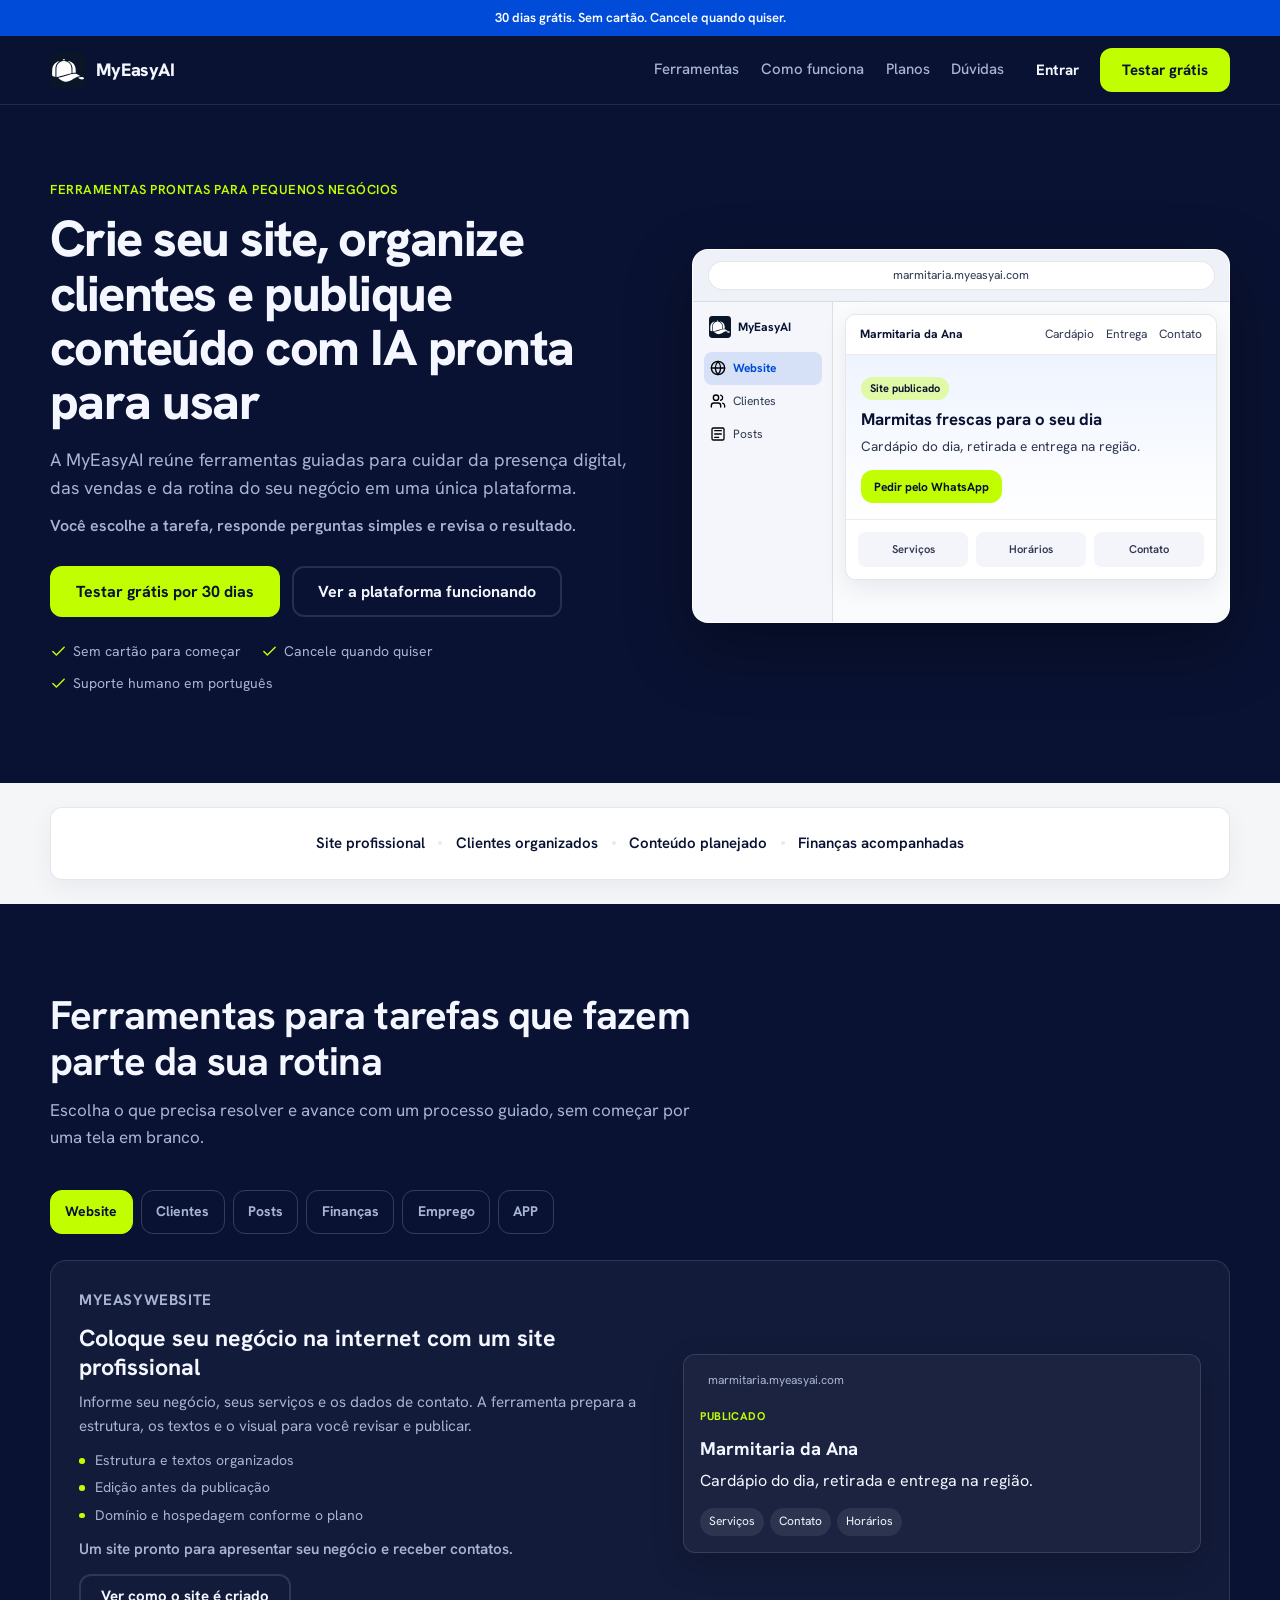
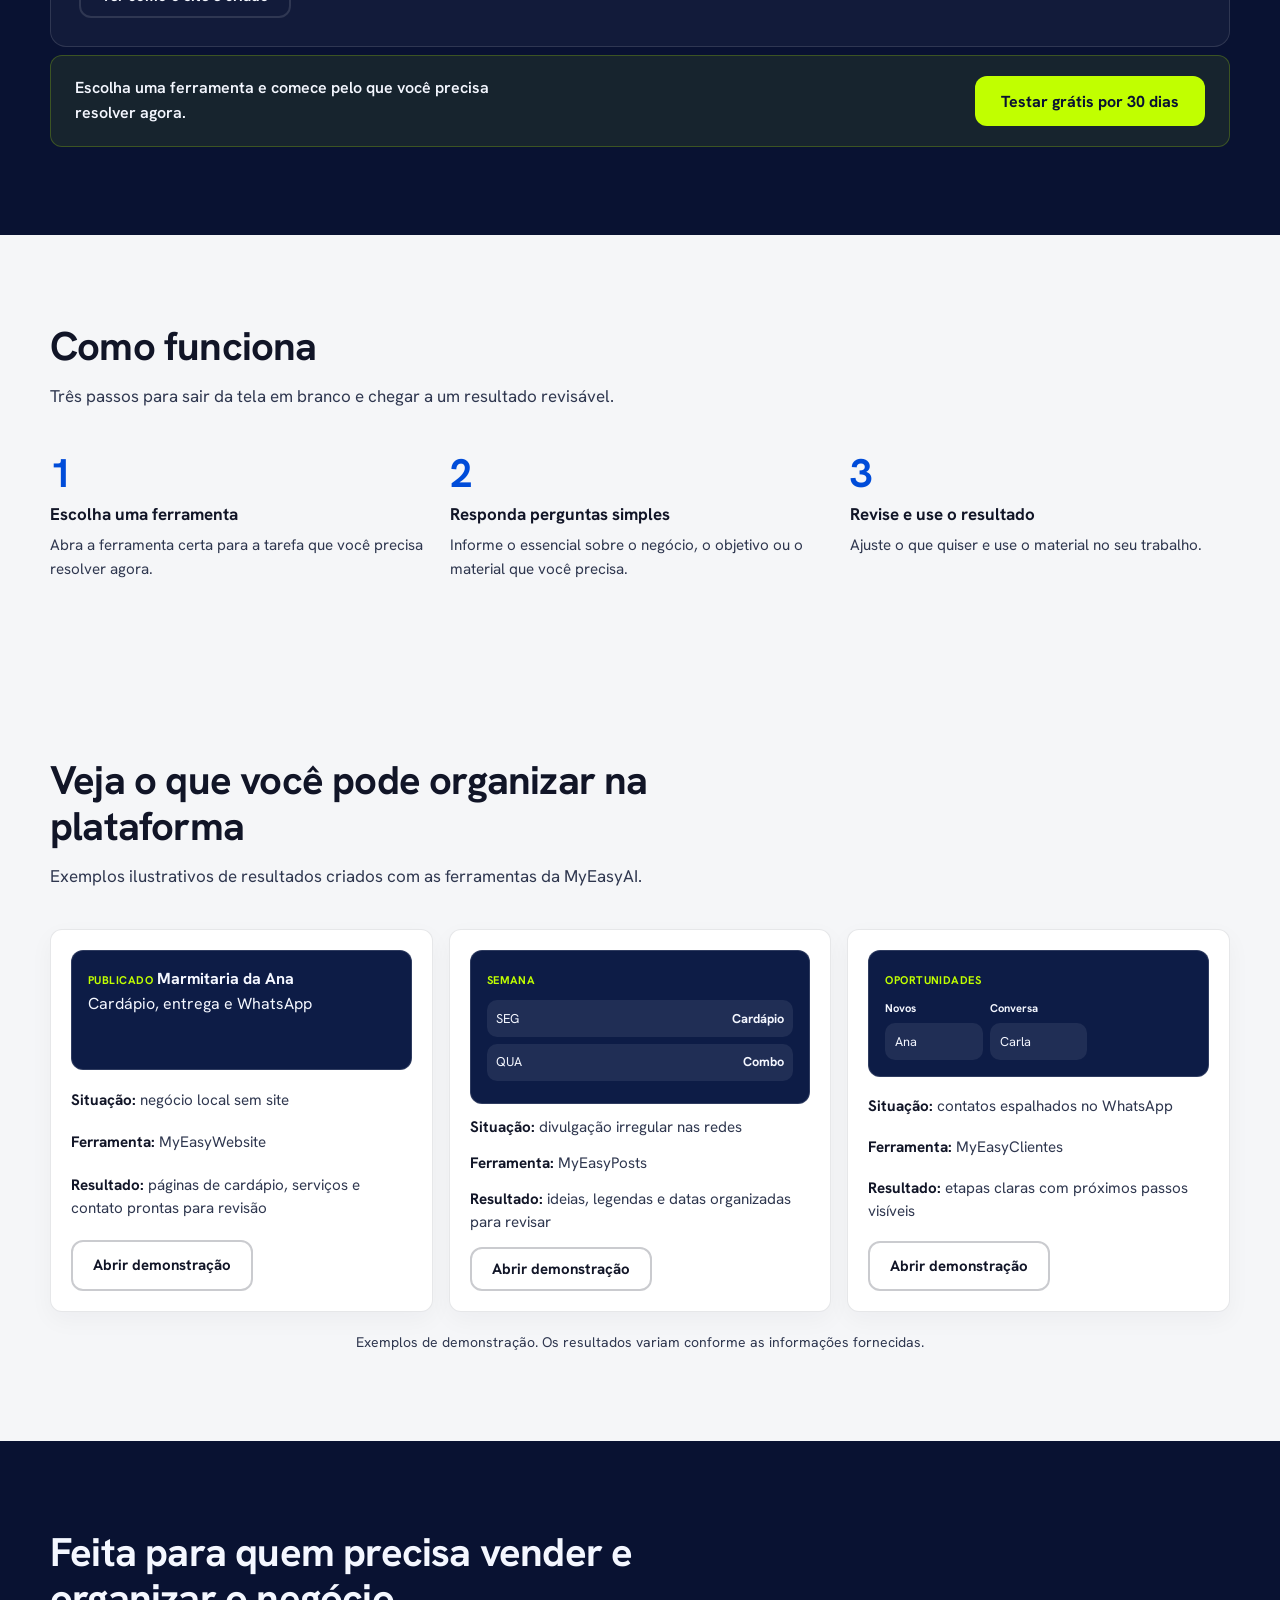
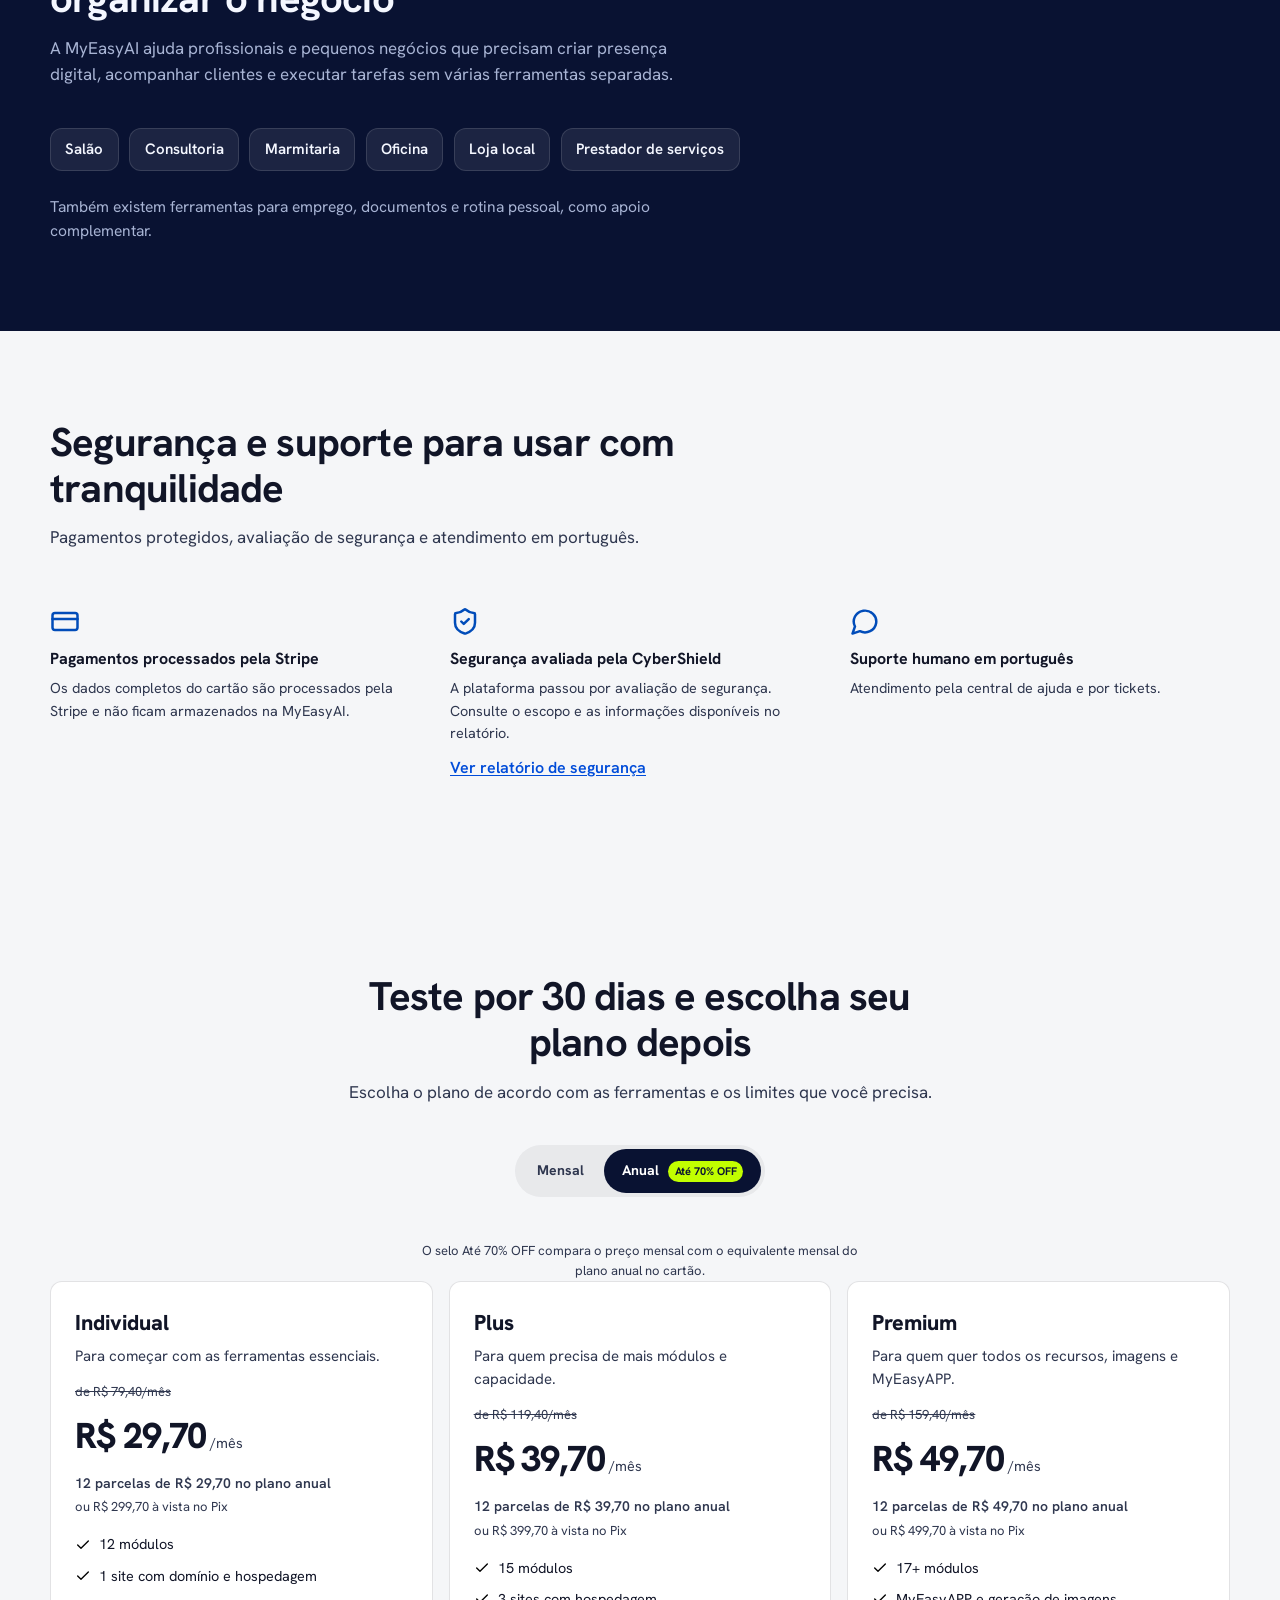
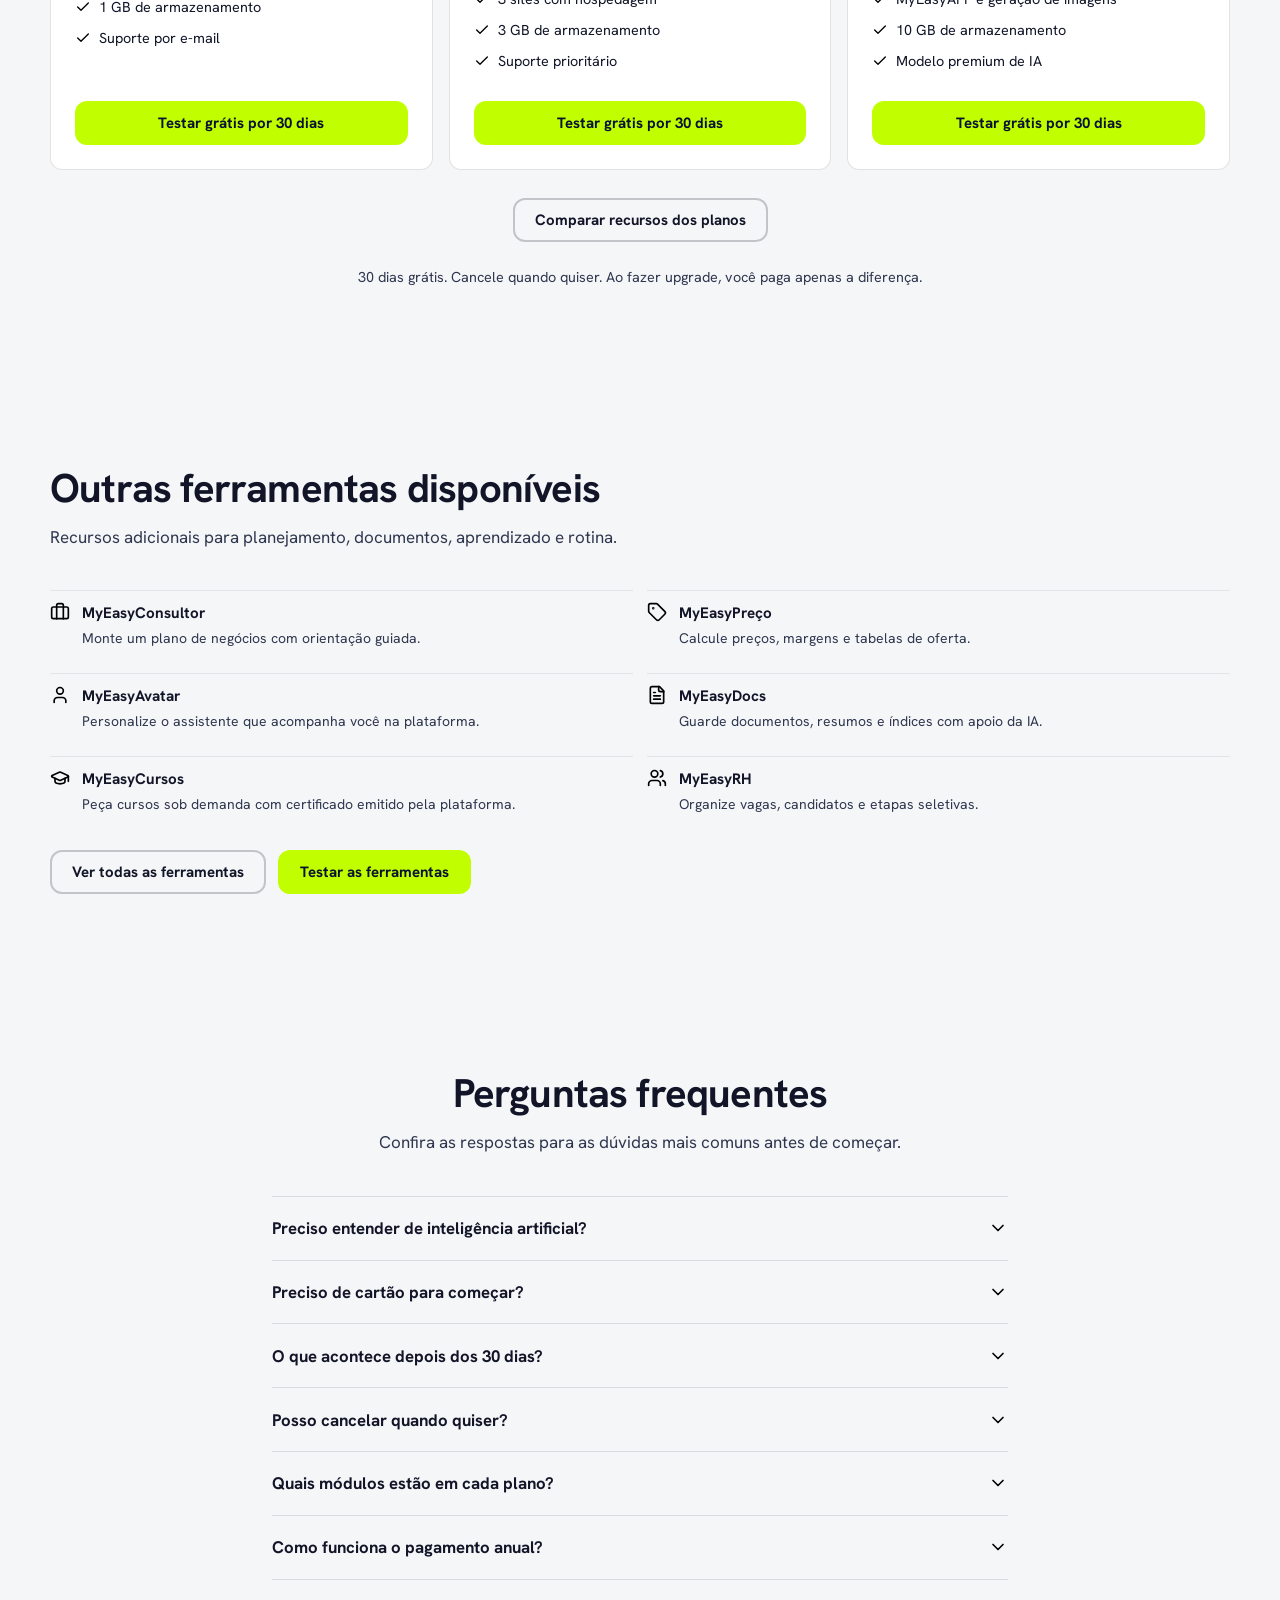
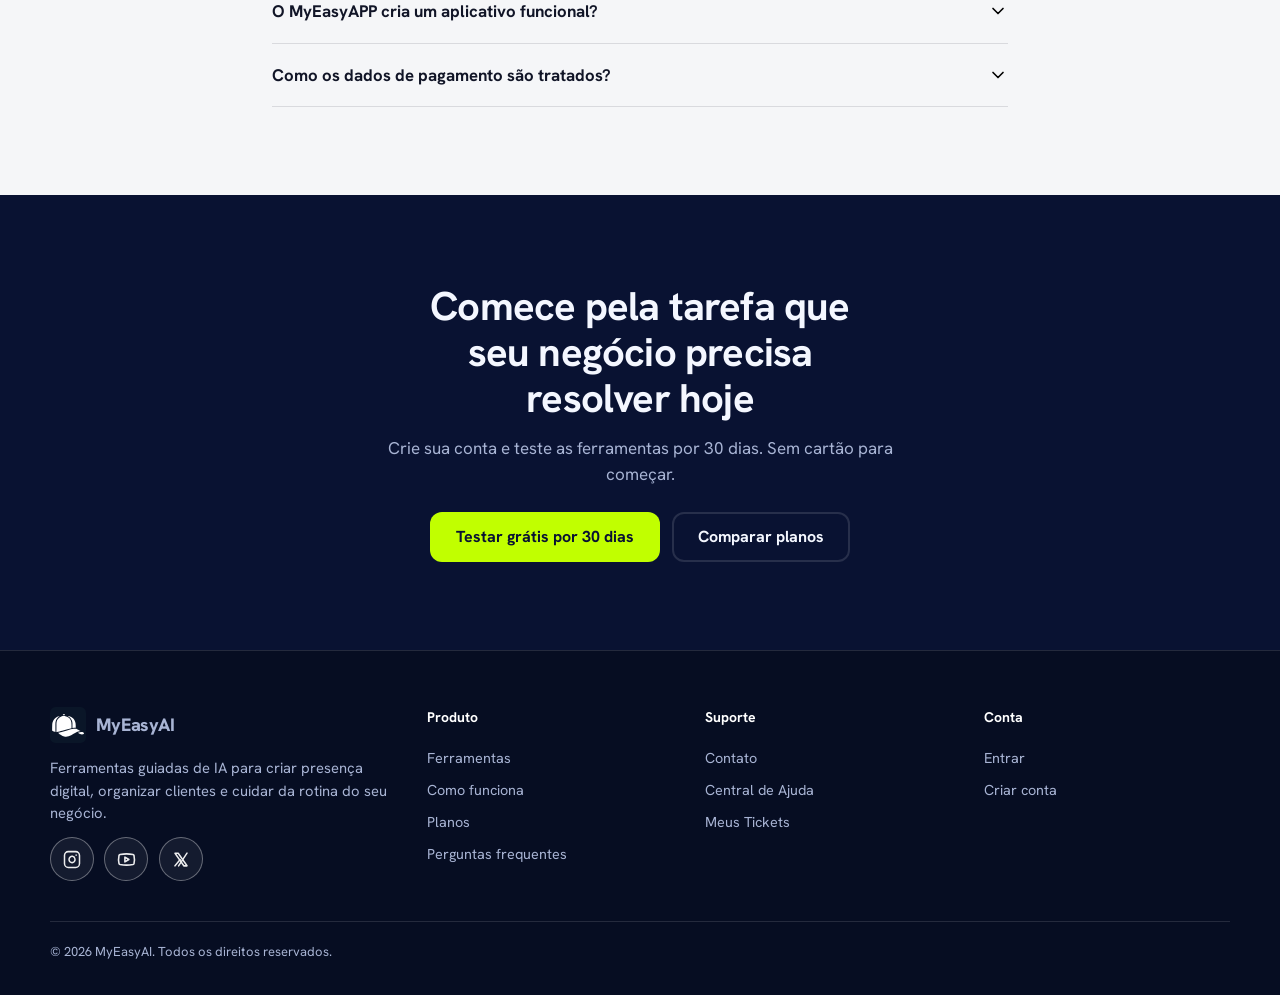
==== commit a5bde043: "fix: restore contrast on light sections and remove duplicate step numbers Co-authored-by: Cursor <cu" ====
--- a/index.html
+++ b/index.html
@@ -29,7 +29,7 @@
   <link rel="preconnect" href="https://fonts.googleapis.com">
   <link rel="preconnect" href="https://fonts.gstatic.com" crossorigin>
   <link href="https://fonts.googleapis.com/css2?family=Hanken+Grotesk:wght@400;500;600;700&display=swap" rel="stylesheet">
-  <link rel="stylesheet" href="styles.css?v=5">
+  <link rel="stylesheet" href="styles.css?v=6">
   <script type="application/ld+json">
   {
     "@context": "https://schema.org",
@@ -446,9 +446,9 @@
           <p class="section-lead">Três passos para sair da tela em branco e chegar a um resultado revisável.</p>
         </div>
         <ol class="steps steps--three">
-          <li class="step"><span class="step-num" aria-hidden="true">1</span><h3>Escolha uma ferramenta</h3><p>Abra a ferramenta certa para a tarefa que você precisa resolver agora.</p></li>
-          <li class="step"><span class="step-num" aria-hidden="true">2</span><h3>Responda perguntas simples</h3><p>Informe o essencial sobre o negócio, o objetivo ou o material que você precisa.</p></li>
-          <li class="step"><span class="step-num" aria-hidden="true">3</span><h3>Revise e use o resultado</h3><p>Ajuste o que quiser e use o material no seu trabalho.</p></li>
+          <li class="step"><h3>Escolha uma ferramenta</h3><p>Abra a ferramenta certa para a tarefa que você precisa resolver agora.</p></li>
+          <li class="step"><h3>Responda perguntas simples</h3><p>Informe o essencial sobre o negócio, o objetivo ou o material que você precisa.</p></li>
+          <li class="step"><h3>Revise e use o resultado</h3><p>Ajuste o que quiser e use o material no seu trabalho.</p></li>
         </ol>
       </div>
     </section>
@@ -774,6 +774,6 @@
     </div>
   </dialog>
 
-  <script src="script.js?v=5" defer></script>
+  <script src="script.js?v=6" defer></script>
 </body>
 </html>
--- a/styles.css
+++ b/styles.css
@@ -12,7 +12,7 @@
   --text-on-dark: #f4f7ff;
   --text-on-light: #111527;
   --muted-dark: #a8b4d4;
-  --muted-light: #4a5470;
+  --muted-light: #2f374f;
   --white: #ffffff;
   --glass: rgba(255, 255, 255, 0.06);
   --glass-border: rgba(255, 255, 255, 0.12);
@@ -838,16 +838,13 @@
 .step::before {
   counter-increment: step;
   content: counter(step);
-  display: grid;
-  place-items: center;
-  width: 2.25rem;
-  height: 2.25rem;
-  border-radius: 50%;
-  background: var(--lime);
-  color: var(--navy);
+  display: block;
   font-family: var(--font-display);
-  font-weight: 800;
-  margin-bottom: 0.85rem;
+  font-size: 2.5rem;
+  font-weight: 700;
+  line-height: 1;
+  color: var(--blue);
+  margin-bottom: 0.5rem;
 }
 
 .step h3 {
@@ -954,15 +951,18 @@
   color: var(--muted-dark);
 }
 
-.section--cream .trust-item h3 {
+.section--cream .trust-item h3,
+.section--surface .trust-item h3 {
   color: var(--text-on-light);
 }
 
-.section--cream .trust-item p {
-  color: var(--muted-light);
-}
-
-.section--cream .trust-item .icon {
+.section--cream .trust-item p,
+.section--surface .trust-item p {
+  color: var(--muted-light);
+}
+
+.section--cream .trust-item .icon,
+.section--surface .trust-item .icon {
   filter: brightness(0) saturate(100%) invert(18%) sepia(90%) saturate(2500%) hue-rotate(210deg) brightness(0.95);
 }
 
@@ -2420,11 +2420,49 @@
 .demo-example-visual .ui-panel--mini {
   min-height: 7.5rem;
   padding: 1rem;
+  background: var(--navy-mid);
+  border: 1px solid rgba(255, 255, 255, 0.14);
+  color: var(--text-on-dark);
+  border-radius: 12px;
+}
+
+.demo-example-visual .ui-chip,
+.demo-example-visual .ui-kicker {
+  color: var(--lime);
+}
+
+.demo-example-visual .ui-site-body strong,
+.demo-example-visual .ui-site-body p,
+.demo-example-visual .ui-post-row strong,
+.demo-example-visual .ui-crm-cols h4,
+.demo-example-visual .ui-crm-cols span {
+  color: var(--text-on-dark);
+}
+
+.demo-example-visual .ui-crm-cols span,
+.demo-example-visual .ui-post-row {
+  background: rgba(255, 255, 255, 0.08);
+  color: var(--text-on-dark);
+}
+
+.demo-example .btn-secondary {
+  color: var(--text-on-light);
+  border-color: rgba(17, 21, 39, 0.22);
+  justify-self: start;
+}
+
+.demo-example .btn-secondary:hover {
+  background: rgba(17, 21, 39, 0.05);
+  border-color: rgba(17, 21, 39, 0.35);
 }
 
 .demo-meta {
   color: var(--muted-light);
   font-size: 0.95rem;
+}
+
+.demo-meta strong {
+  color: var(--text-on-light);
 }
 
 .demo-footnote {
@@ -2438,20 +2476,22 @@
   grid-template-columns: 1fr;
 }
 
-.step-num {
-  display: block;
-  font-family: var(--font-display);
-  font-size: 2.5rem;
-  font-weight: 700;
-  line-height: 1;
-  color: var(--blue);
-  margin-bottom: 0.5rem;
-}
-
 @media (min-width: 800px) {
   .steps--three {
     grid-template-columns: repeat(3, 1fr);
   }
+}
+
+.section--cream .btn-secondary,
+.section--surface .btn-secondary {
+  color: var(--text-on-light);
+  border-color: rgba(17, 21, 39, 0.22);
+}
+
+.section--cream .btn-secondary:hover,
+.section--surface .btn-secondary:hover {
+  background: rgba(17, 21, 39, 0.05);
+  border-color: rgba(17, 21, 39, 0.35);
 }
 
 .audience-chips {
